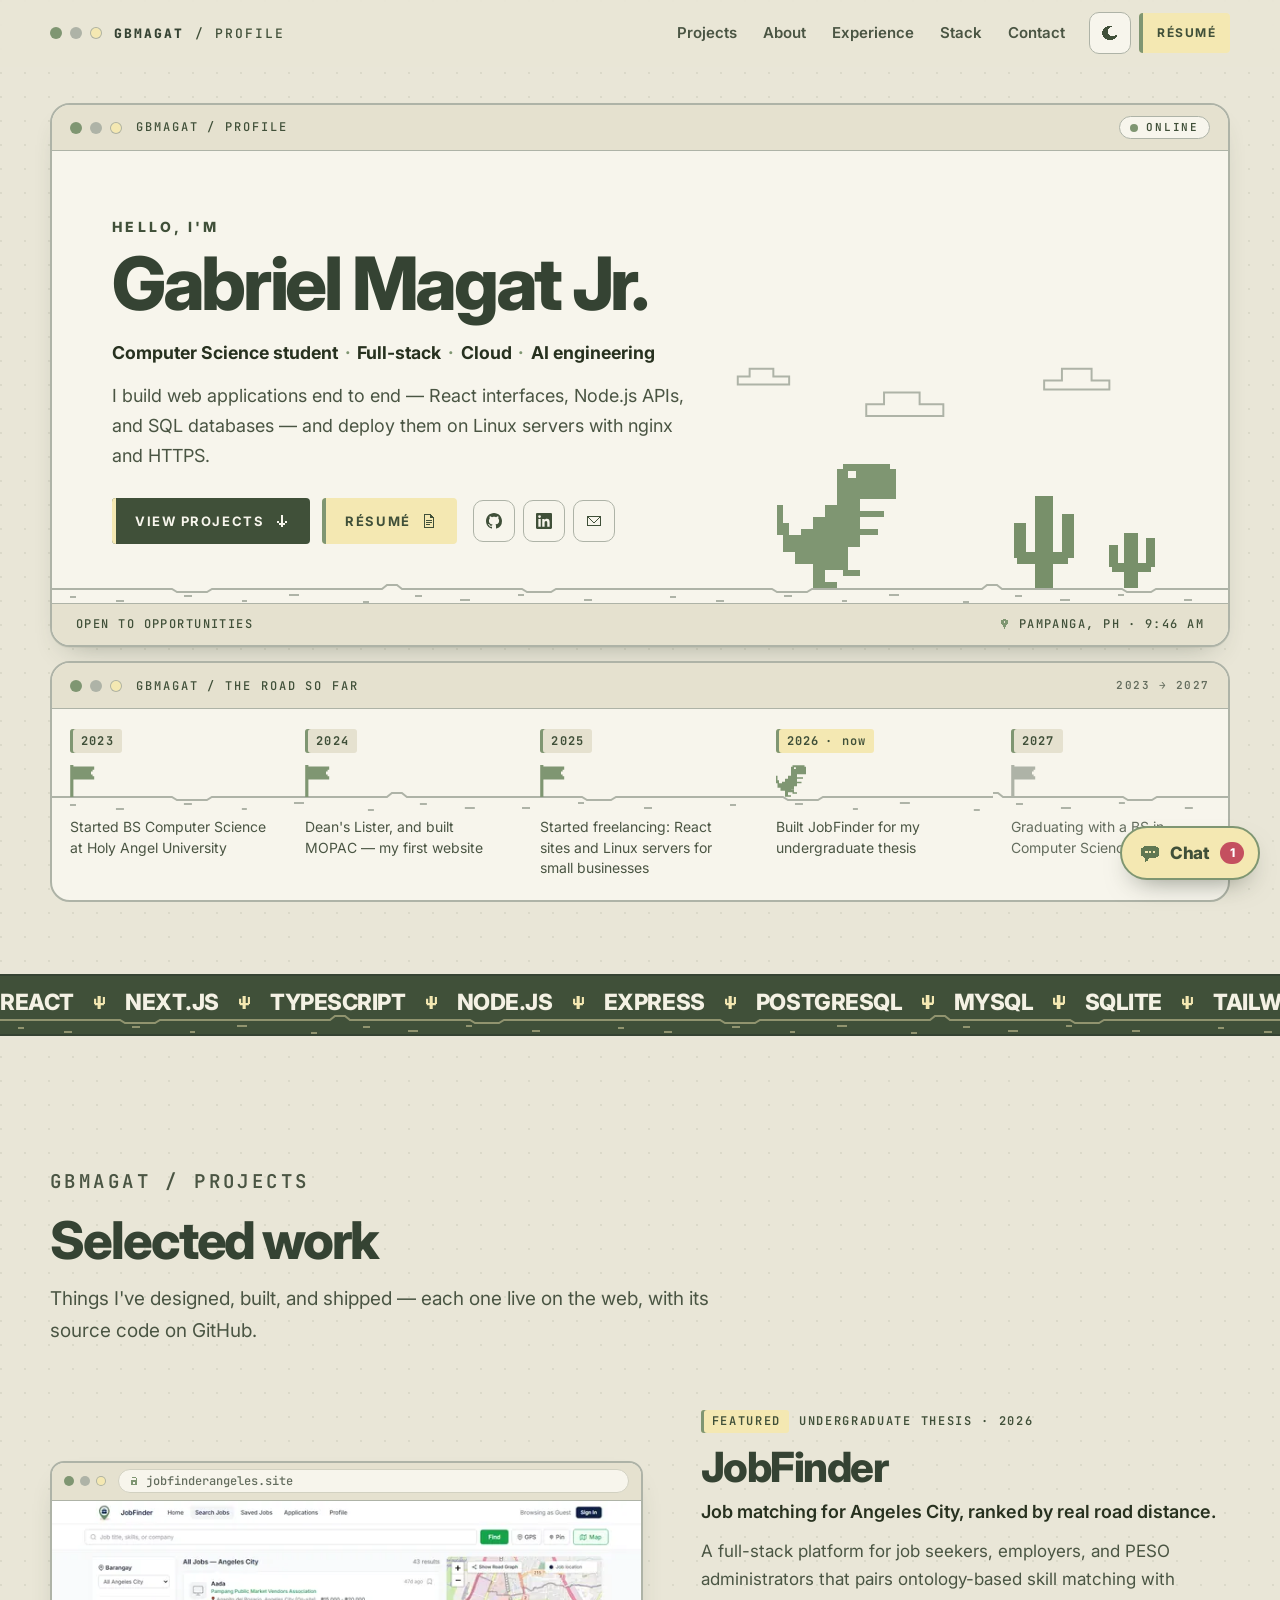
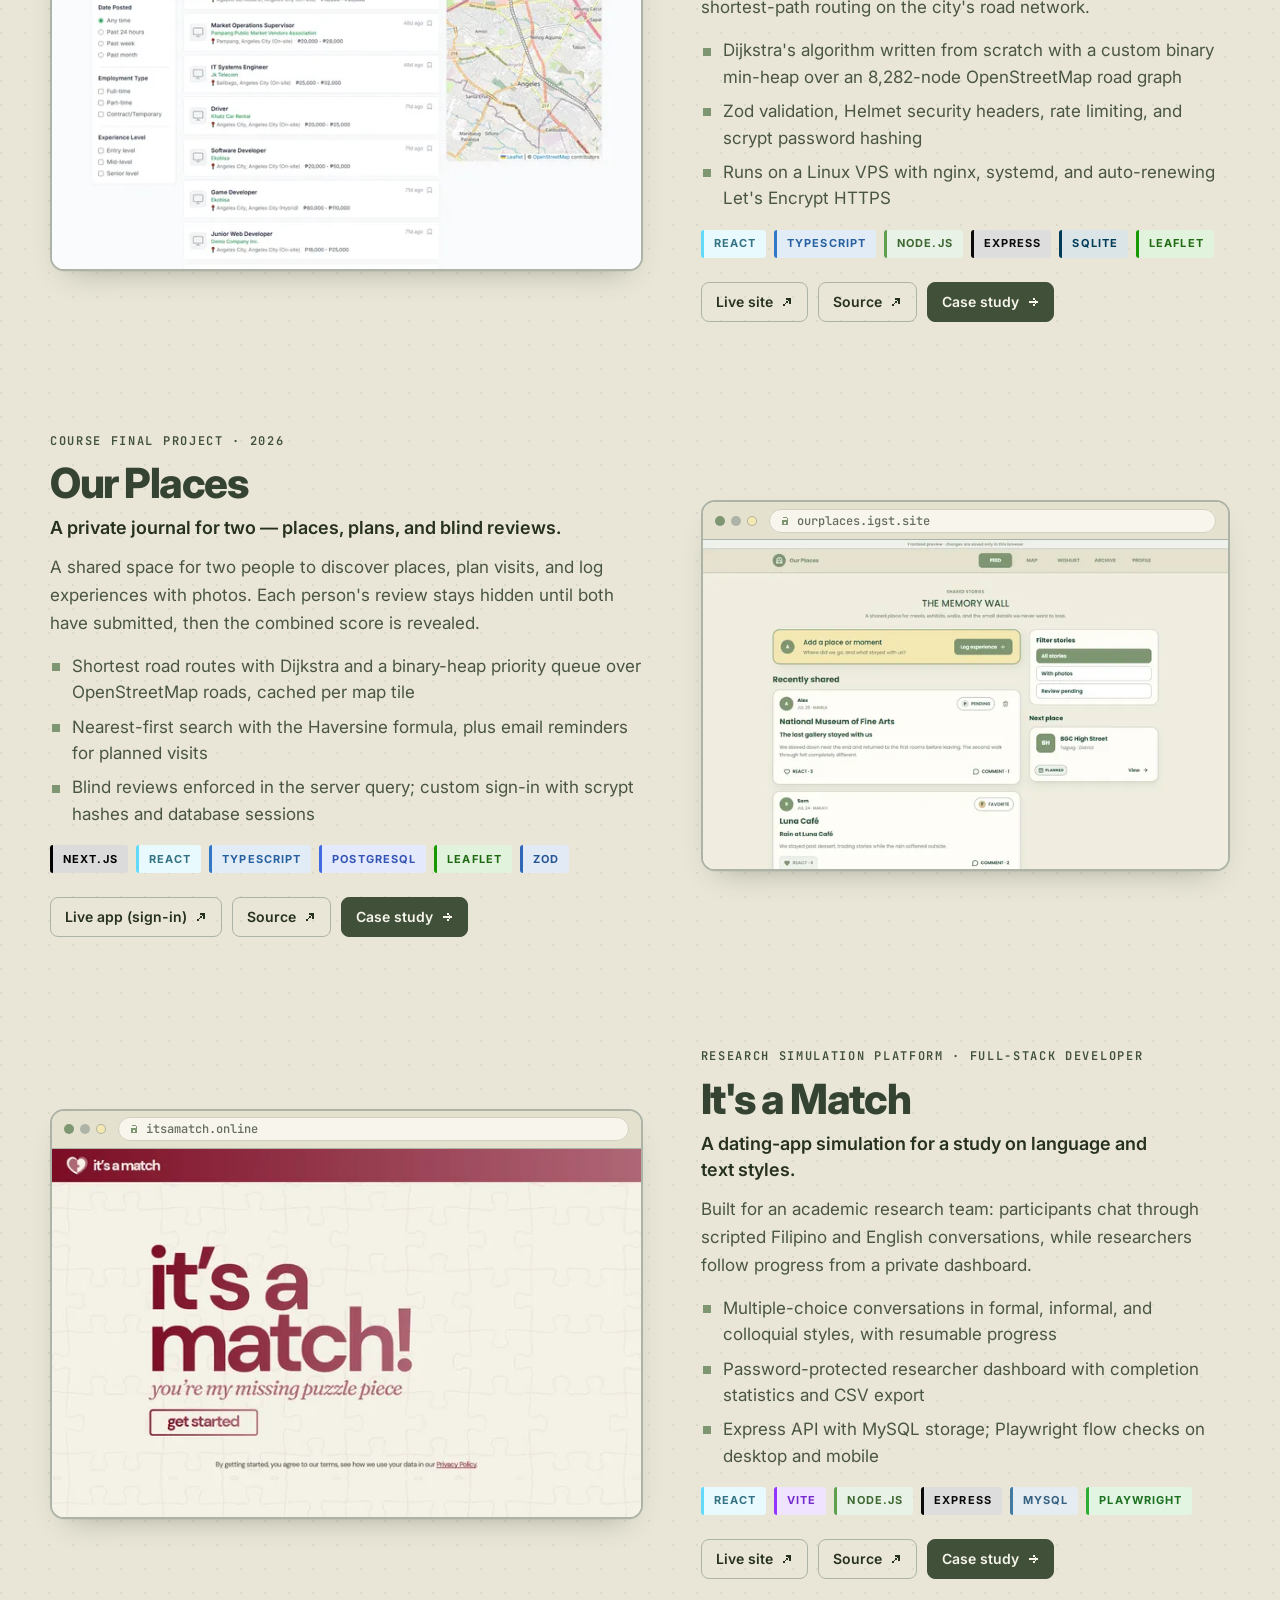
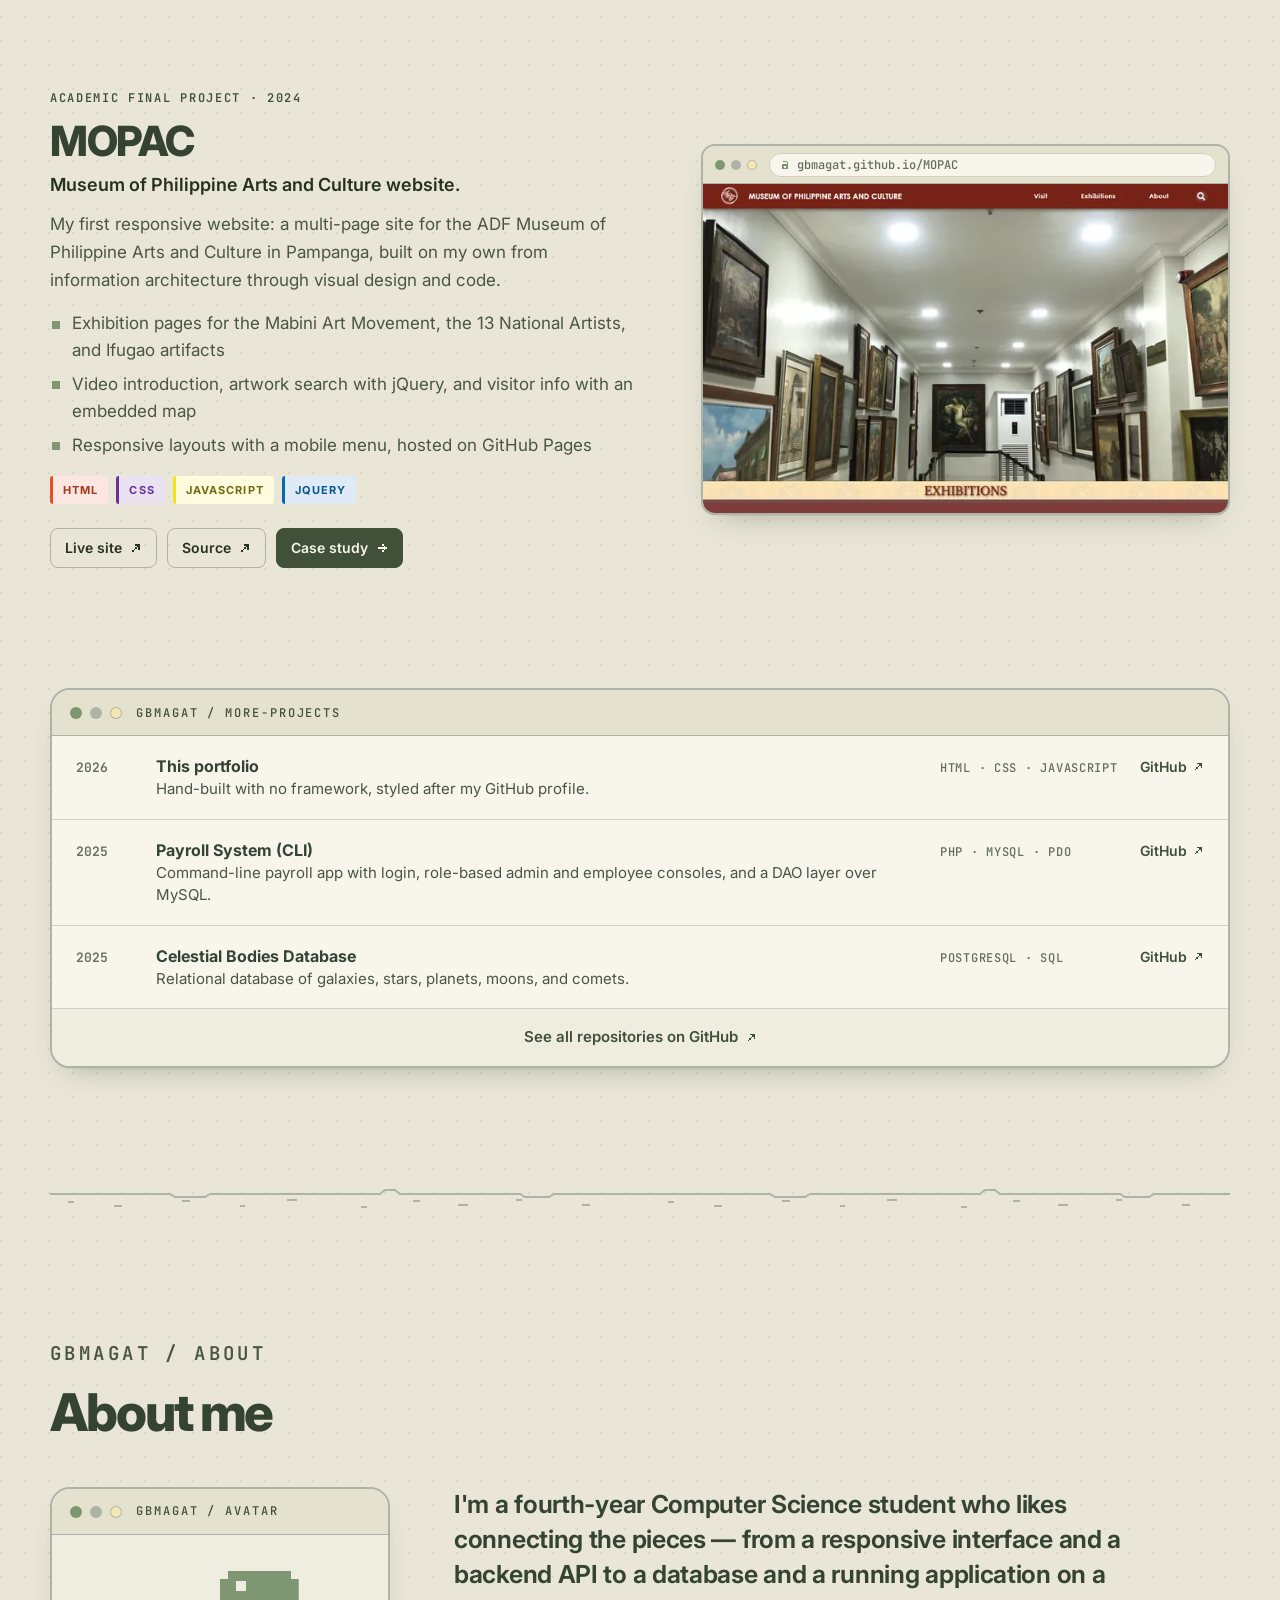
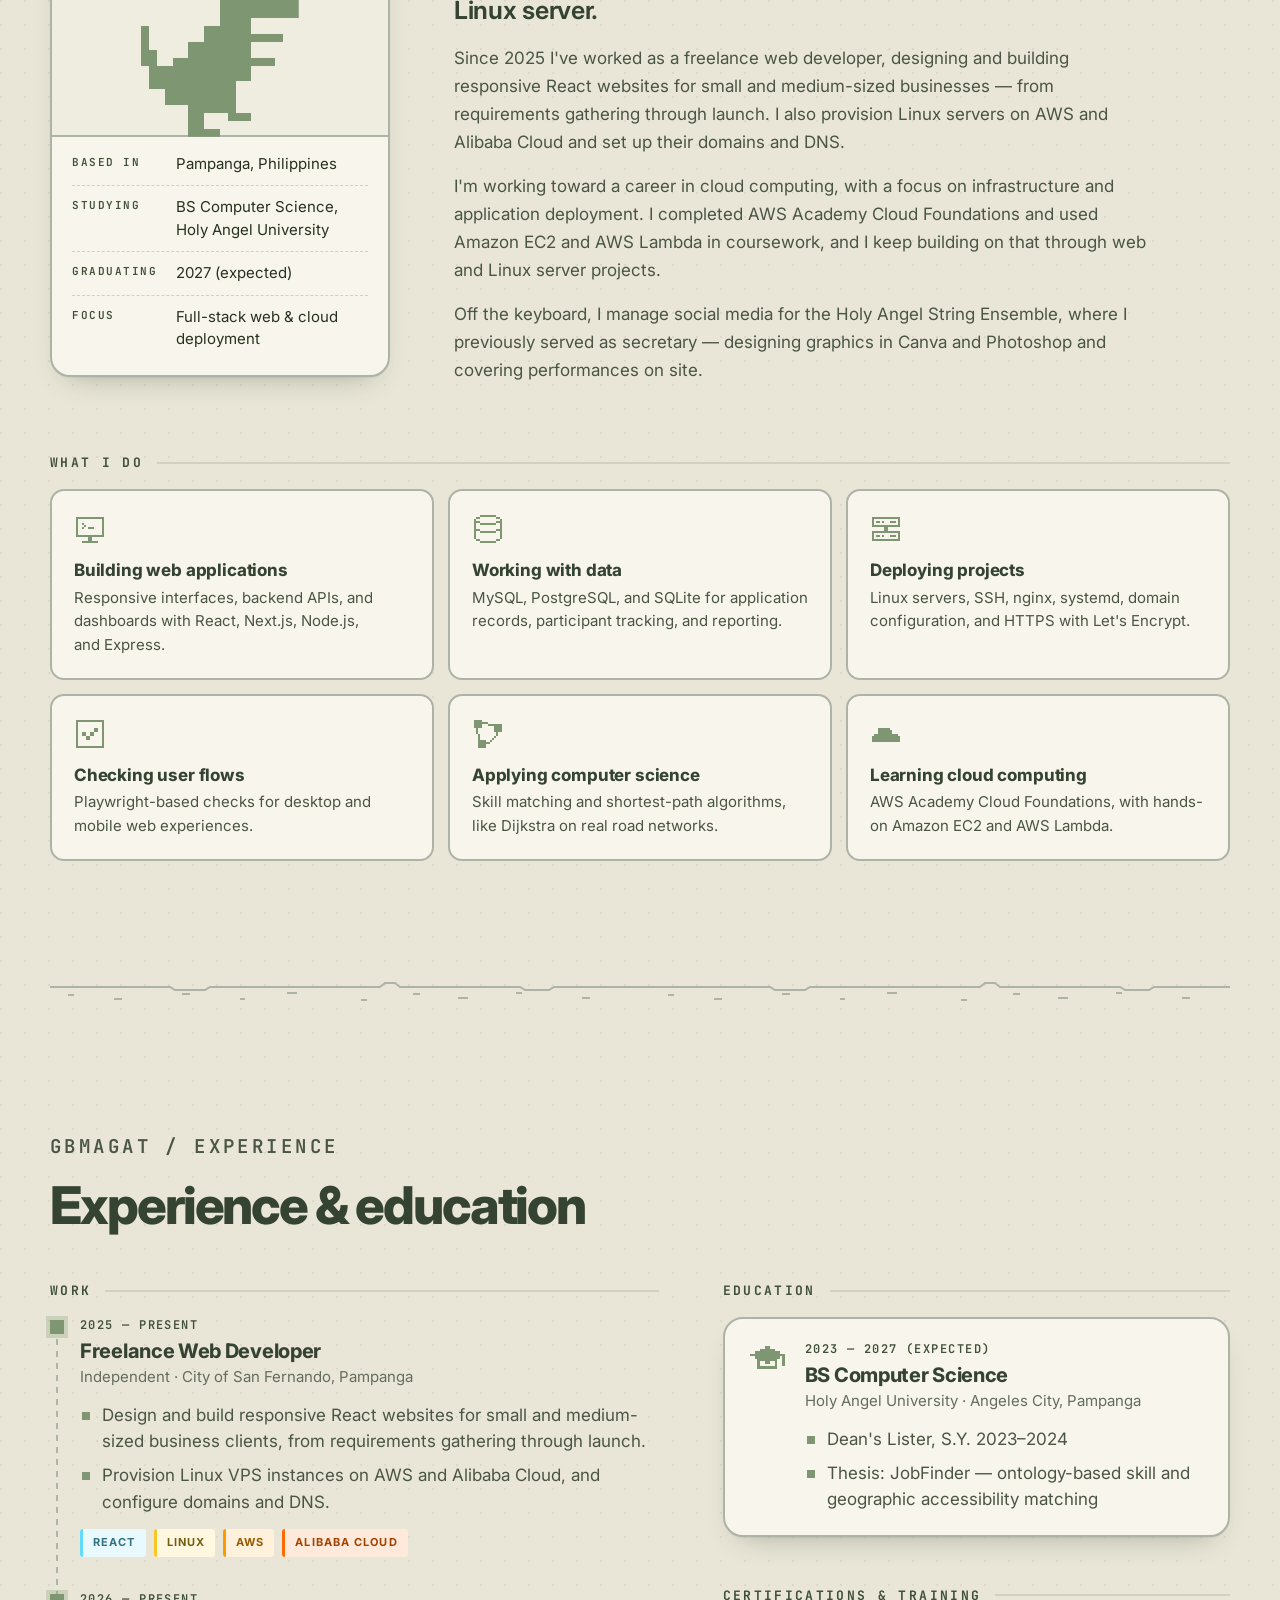
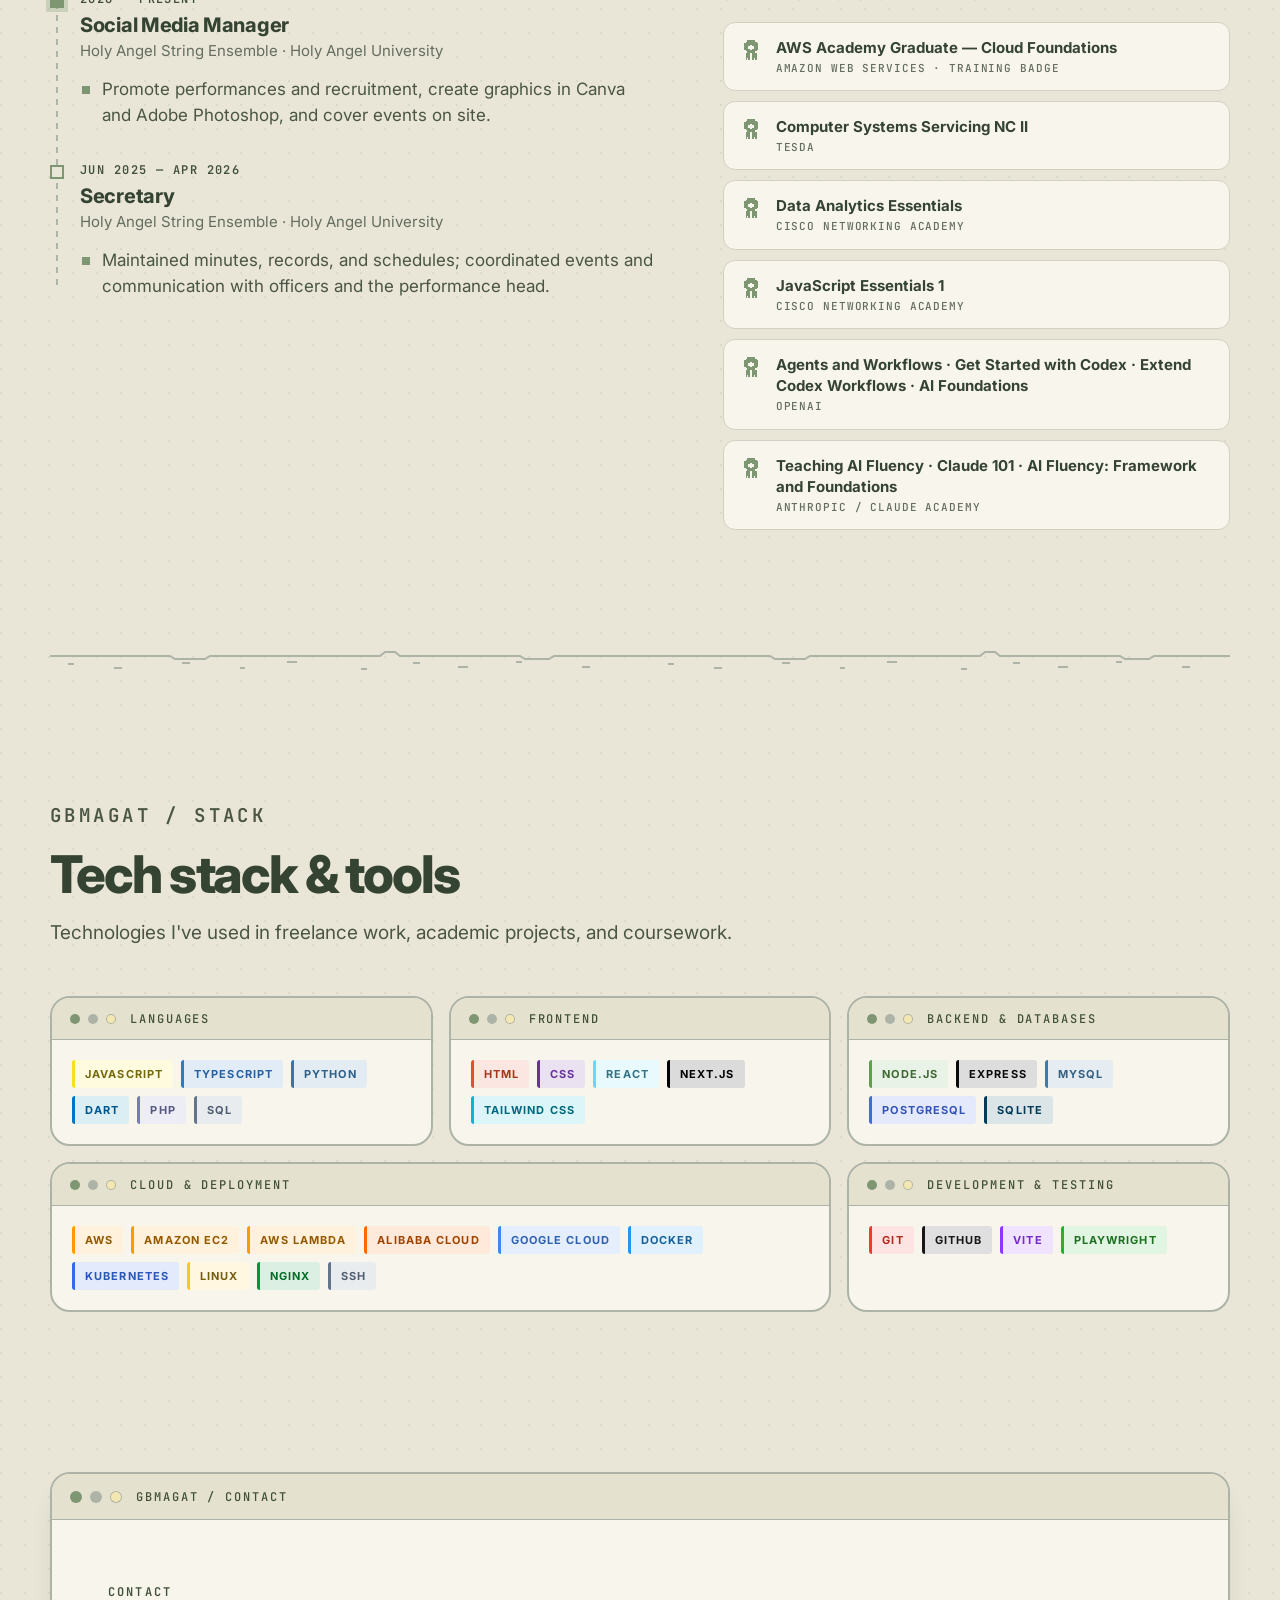
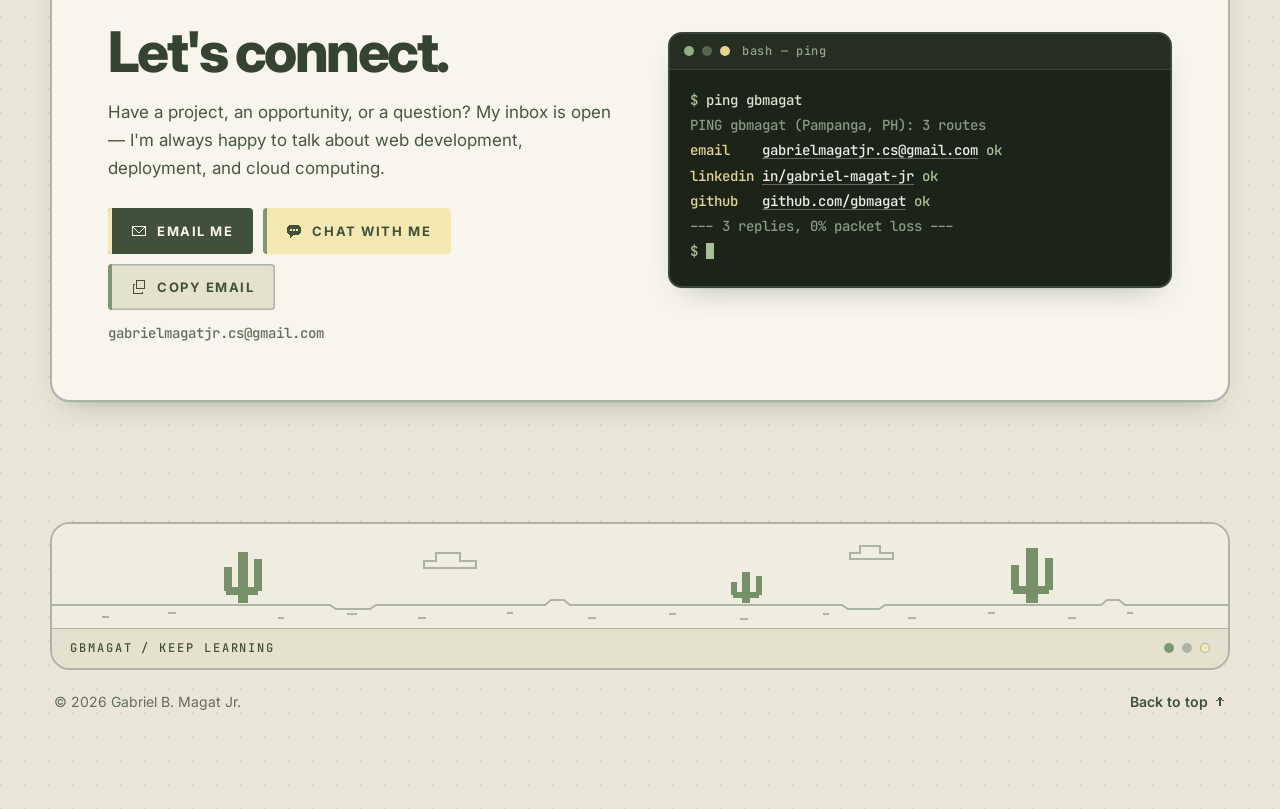
==== index.html @ c102f792 "Polish the hero and fix issues from a site review - Hero tagline on one line, now including AI engin" ====
<!doctype html>
<html lang="en">
<head>
  <meta charset="utf-8">
  <meta name="viewport" content="width=device-width, initial-scale=1, interactive-widget=resizes-content">
  <title>Gabriel Magat Jr. — Full-Stack Developer &amp; CS Student</title>
  <meta name="description" content="Portfolio of Gabriel B. Magat Jr., a Computer Science student at Holy Angel University who builds full-stack web apps with React, Node.js, and SQL, and deploys them on Linux servers.">
  <meta name="author" content="Gabriel B. Magat Jr.">
  <meta name="theme-color" content="#e8e5d5">
  <link rel="canonical" href="https://gbmagat.github.io/PORTFOLIO/">

  <!-- Link previews (LinkedIn, Messenger, X, etc.) -->
  <meta property="og:type" content="website">
  <meta property="og:site_name" content="Gabriel Magat Jr.">
  <meta property="og:title" content="Gabriel Magat Jr. — Full-Stack Developer &amp; CS Student">
  <meta property="og:description" content="Projects, experience, and contact details for Gabriel B. Magat Jr. — full-stack web development and cloud deployment.">
  <meta property="og:url" content="https://gbmagat.github.io/PORTFOLIO/">
  <meta property="og:image" content="https://gbmagat.github.io/PORTFOLIO/assets/img/og-image.png">
  <meta property="og:image:width" content="1200">
  <meta property="og:image:height" content="630">
  <meta property="og:image:alt" content="Gabriel Magat Jr. — a cream browser window with a pixel dinosaur and cacti.">
  <meta name="twitter:card" content="summary_large_image">

  <link rel="icon" href="assets/img/favicon.svg" type="image/svg+xml">
  <link rel="icon" href="assets/img/favicon-32.png" sizes="32x32" type="image/png">
  <link rel="apple-touch-icon" href="assets/img/apple-touch-icon.png">

  <link rel="preconnect" href="https://fonts.googleapis.com">
  <link rel="preconnect" href="https://fonts.gstatic.com" crossorigin>
  <link rel="stylesheet" href="https://fonts.googleapis.com/css2?family=Inter:opsz,wght@14..32,400..800&amp;family=JetBrains+Mono:wght@400..700&amp;display=swap">
  <link rel="stylesheet" href="assets/css/main.css?v=7">

  <!-- Apply the saved (or system) theme before the page paints -->
  <script>
    (function () {
      var t = null;
      try { t = localStorage.getItem('theme'); } catch (e) {}
      if (t !== 'day' && t !== 'night') {
        t = window.matchMedia && matchMedia('(prefers-color-scheme: dark)').matches ? 'night' : 'day';
      }
      document.documentElement.setAttribute('data-theme', t);
      document.documentElement.classList.add('js');
    })();
  </script>
  <script src="assets/js/main.js?v=7" defer></script>

  <script type="application/ld+json">
  {
    "@context": "https://schema.org",
    "@type": "Person",
    "name": "Gabriel B. Magat Jr.",
    "alternateName": "Gabriel Magat Jr.",
    "url": "https://gbmagat.github.io/PORTFOLIO/",
    "email": "mailto:gabrielmagatjr.cs@gmail.com",
    "jobTitle": "Full-Stack Web Developer",
    "description": "Computer Science student building full-stack web applications and deploying them on Linux servers.",
    "address": { "@type": "PostalAddress", "addressRegion": "Pampanga", "addressCountry": "PH" },
    "affiliation": { "@type": "CollegeOrUniversity", "name": "Holy Angel University" },
    "knowsAbout": ["Full-stack web development", "React", "Node.js", "Express", "SQL databases", "Linux server deployment", "Cloud computing"],
    "sameAs": ["https://github.com/gbmagat", "https://www.linkedin.com/in/gabriel-magat-jr/"]
  }
  </script>
</head>
<body>
  <a class="skip-link" href="#main">Skip to content</a>

  <!-- ============ Icon sprite (pixel icons on a 16×16 grid) ============ -->
  <svg class="sprite" xmlns="http://www.w3.org/2000/svg" aria-hidden="true" focusable="false">
    <symbol id="i-sun" viewBox="0 0 16 16"><path d="M6 5h4v1h1v4h-1v1H6v-1H5V6h1Z M7 1h2v2H7Z M7 13h2v2H7Z M1 7h2v2H1Z M13 7h2v2h-2Z M3 3h2v2H3Z M11 3h2v2h-2Z M3 11h2v2H3Z M11 11h2v2h-2Z"/></symbol>
    <symbol id="i-moon" viewBox="0 0 16 16"><path d="M5 1h5v1H5Z M3 2h5v1H3Z M2 3h5v1H2Z M1 4h5v2H1Z M0 6h6v3H0Z M0 9h7v1H0Z M1 10h7v1H1Z M13 10h2v1h-2Z M1 11h14v1H1Z M2 12h12v1H2Z M3 13h10v1H3Z M5 14h6v1H5Z"/></symbol>
    <symbol id="i-menu" viewBox="0 0 16 16"><path d="M2 3h12v2H2Z M2 7h12v2H2Z M2 11h12v2H2Z"/></symbol>
    <symbol id="i-close" viewBox="0 0 16 16"><path d="M3 3h2v2H3Z M5 5h2v2H5Z M7 7h2v2H7Z M9 9h2v2H9Z M11 11h2v2h-2Z M11 3h2v2h-2Z M9 5h2v2H9Z M5 9h2v2H5Z M3 11h2v2H3Z"/></symbol>
    <symbol id="i-arrow-ne" viewBox="0 0 16 16"><path d="M6 3h7v2H6Z M11 5h2v5h-2Z M9 5h2v2H9Z M7 7h2v2H7Z M5 9h2v2H5Z M3 11h2v2H3Z"/></symbol>
    <symbol id="i-arrow-right" viewBox="0 0 16 16"><path d="M2 7h10v2H2Z M8 3h2v2H8Z M10 5h2v2h-2Z M12 7h2v2h-2Z M10 9h2v2h-2Z M8 11h2v2H8Z"/></symbol>
    <symbol id="i-arrow-down" viewBox="0 0 16 16"><path d="M7 2h2v10H7Z M3 8h2v2H3Z M5 10h2v2H5Z M7 12h2v2H7Z M9 10h2v2H9Z M11 8h2v2h-2Z"/></symbol>
    <symbol id="i-arrow-up" viewBox="0 0 16 16"><path d="M7 4h2v10H7Z M3 6h2v2H3Z M5 4h2v2H5Z M7 2h2v2H7Z M9 4h2v2H9Z M11 6h2v2h-2Z"/></symbol>
    <symbol id="i-lock" viewBox="0 0 16 16"><path fill-rule="evenodd" d="M5 2h6v1H5Z M4 3h1v4H4Z M11 3h1v4h-1Z M3 7h10v7H3Z M7 9h2v3H7Z"/></symbol>
    <symbol id="i-copy" viewBox="0 0 16 16"><path fill-rule="evenodd" d="M5 1h9v9H5Z M6 2h7v7H6Z M2 5h2v1H3v8h8v-1h1v2H2Z"/></symbol>
    <symbol id="i-check" viewBox="0 0 16 16"><path d="M2 8h2v2H2Z M4 10h2v2H4Z M6 8h2v2H6Z M8 6h2v2H8Z M10 4h2v2h-2Z M12 2h2v2h-2Z"/></symbol>
    <symbol id="i-file" viewBox="0 0 16 16"><path fill-rule="evenodd" d="M3 1h7v1h1v1h1v1h1v11H3Z M4 2v12h8V5H9V2Z M5 7h6v1H5Z M5 9h6v1H5Z M5 11h4v1H5Z"/></symbol>
    <symbol id="i-pin" viewBox="0 0 16 16"><path fill-rule="evenodd" d="M6 1h4v1h1v1h1v4h-1v2h-1v2H9v2H7v-2H6V9H5V7H4V3h1V2h1Z M7 4h2v2H7Z"/></symbol>
    <symbol id="i-mail" viewBox="0 0 16 16"><path fill-rule="evenodd" d="M1 3h14v10H1Z M2 4h12v8H2Z M2 4h1v1H2Z M3 5h1v1H3Z M4 6h1v1H4Z M5 7h1v1H5Z M6 8h1v1H6Z M7 9h2v1H7Z M9 8h1v1H9Z M10 7h1v1h-1Z M11 6h1v1h-1Z M12 5h1v1h-1Z M13 4h1v1h-1Z"/></symbol>
    <symbol id="i-monitor" viewBox="0 0 16 16"><path fill-rule="evenodd" d="M1 2h14v10H1Z M2 3h12v8H2Z M4 5h1v1H4Z M5 6h1v1H5Z M4 7h1v1H4Z M7 7h3v1H7Z M7 12h2v2H7Z M4 14h8v1H4Z"/></symbol>
    <symbol id="i-database" viewBox="0 0 16 16"><path d="M4 1h8v1H4Z M2 2h2v1H2Z M12 2h2v1h-2Z M1 3h1v10H1Z M14 3h1v10h-1Z M2 4h2v1H2Z M12 4h2v1h-2Z M4 5h8v1H4Z M2 8h2v1H2Z M12 8h2v1h-2Z M4 9h8v1H4Z M2 13h2v1H2Z M12 13h2v1h-2Z M4 14h8v1H4Z"/></symbol>
    <symbol id="i-server" viewBox="0 0 16 16"><path fill-rule="evenodd" d="M1 2h14v5H1Z M2 3h12v3H2Z M3 4h2v1H3Z M6 4h1v1H6Z M10 4h3v1h-3Z M1 9h14v5H1Z M2 10h12v3H2Z M3 11h2v1H3Z M6 11h1v1H6Z M10 11h3v1h-3Z M7 7h2v2H7Z"/></symbol>
    <symbol id="i-checkbox" viewBox="0 0 16 16"><path fill-rule="evenodd" d="M1 1h14v14H1Z M2 2h12v12H2Z M4 7h2v2H4Z M6 9h2v2H6Z M8 7h2v2H8Z M10 5h2v2h-2Z"/></symbol>
    <symbol id="i-graph" viewBox="0 0 16 16"><path d="M1 1h4v4H1Z M11 3h4v4h-4Z M3 11h4v4H3Z M5 2h3v1H5Z M8 3h3v1H8Z M2 5h1v3H2Z M3 8h1v3H3Z M7 12h2v1H7Z M9 11h1v1H9Z M10 10h1v1h-1Z M11 9h1v1h-1Z M12 7h1v2h-1Z"/></symbol>
    <symbol id="i-cloud" viewBox="0 0 16 16"><path d="M4 5h6v1h1v2h3v1h1v3H1V9h1V8h2Z"/></symbol>
    <symbol id="i-music" viewBox="0 0 16 16"><path d="M6 2h8v2H6Z M6 4h1v7H6Z M13 4h1v6h-1Z M3 10h4v3H3Z M10 9h4v3h-4Z"/></symbol>
    <symbol id="i-cap" viewBox="0 0 16 16"><path d="M7 2h2v1H7Z M5 3h6v1H5Z M3 4h10v1H3Z M1 5h14v1H1Z M3 6h10v1H3Z M5 7h6v1H5Z M7 8h2v1H7Z M4 7h1v3h6V7h1v4H4Z M14 5h1v5h-1Z"/></symbol>
    <symbol id="i-award" viewBox="0 0 16 16"><path fill-rule="evenodd" d="M5 1h6v1h1v1h1v5h-1v1h-1v1H5V9H4V8H3V3h1V2h1Z M7 4h2v1h1v2H9v1H7V7H6V5h1Z M4 10h3v5H6v-1H5v1H4Z M9 10h3v5h-1v-1h-1v1H9Z"/></symbol>
    <symbol id="i-chat" viewBox="0 0 16 16"><path fill-rule="evenodd" d="M3 2h10v1h1v1h1v6h-1v1h-1v1H7v1H6v1H5v1H4v-3H3v-1H2v-1H1V4h1V3h1Z M4 6h2v2H4Z M7 6h2v2H7Z M10 6h2v2h-2Z"/></symbol>
    <symbol id="i-github" viewBox="0 0 16 16"><path shape-rendering="geometricPrecision" d="M8 0C3.58 0 0 3.58 0 8c0 3.54 2.29 6.53 5.47 7.59.4.07.55-.17.55-.38 0-.19-.01-.82-.01-1.49-2.01.37-2.53-.49-2.69-.94-.09-.23-.48-.94-.82-1.13-.28-.15-.68-.52-.01-.53.63-.01 1.08.58 1.23.82.72 1.21 1.87.87 2.33.66.07-.52.28-.87.51-1.07-1.78-.2-3.64-.89-3.64-3.95 0-.87.31-1.59.82-2.15-.08-.2-.36-1.02.08-2.12 0 0 .67-.21 2.2.82.64-.18 1.32-.27 2-.27.68 0 1.36.09 2 .27 1.53-1.04 2.2-.82 2.2-.82.44 1.1.16 1.92.08 2.12.51.56.82 1.27.82 2.15 0 3.07-1.87 3.75-3.65 3.95.29.25.54.73.54 1.48 0 1.07-.01 1.93-.01 2.2 0 .21.15.46.55.38A8.01 8.01 0 0 0 16 8c0-4.42-3.58-8-8-8Z"/></symbol>
    <symbol id="i-linkedin" viewBox="0 0 24 24"><path shape-rendering="geometricPrecision" d="M20.45 20.45h-3.55v-5.57c0-1.33-.03-3.04-1.85-3.04-1.85 0-2.14 1.45-2.14 2.94v5.67H9.35V9h3.41v1.56h.05c.48-.9 1.64-1.85 3.37-1.85 3.6 0 4.27 2.37 4.27 5.46v6.28ZM5.34 7.43a2.06 2.06 0 1 1 0-4.13 2.06 2.06 0 0 1 0 4.13ZM7.12 20.45H3.56V9h3.56v11.45ZM22.22 0H1.77C.79 0 0 .77 0 1.73v20.54C0 23.23.79 24 1.77 24h20.45c.98 0 1.78-.77 1.78-1.73V1.73C24 .77 23.2 0 22.22 0Z"/></symbol>
    <!-- Pixel dinosaur from the GitHub profile artwork (80×84 grid) -->
    <symbol id="dino" viewBox="0 0 80 84"><path fill-rule="evenodd" d="M44 0h32v4h4v20H56v8h16v4H56v8h12v4H56v8h-8v8h-8v8H24v-4H12v-8H4V48H0V28h4v12h4v8h8v-4h8v-8h8v-8h8V4h4Z M48 5h5v5h-5Z"/><path d="M24 64h8v16h8v4H24Zm16 0h8v8h8v4H44v-4h-4Z"/></symbol>
  </svg>

  <!-- ============ Header ============ -->
  <header class="site-header">
    <div class="container site-header__inner">
      <a class="brand" href="#profile" aria-label="Gabriel Magat Jr. — back to top">
        <span class="dots" aria-hidden="true"><i></i><i></i><i></i></span>
        <span class="brand__text"><b>gbmagat</b> / <span data-section-label>profile</span></span>
      </a>

      <nav class="nav" id="site-nav" aria-label="Primary">
        <ul>
          <li><a href="#projects">Projects</a></li>
          <li><a href="#about">About</a></li>
          <li><a href="#experience">Experience</a></li>
          <li><a href="#stack">Stack</a></li>
          <li><a href="#contact">Contact</a></li>
          <li class="nav__resume"><a href="resume.html">Résumé</a></li>
        </ul>
      </nav>

      <div class="header-actions">
        <button class="icon-btn theme-toggle" type="button" data-theme-toggle aria-label="Switch to night theme">
          <svg class="icon i-moon" aria-hidden="true"><use href="#i-moon"/></svg>
          <svg class="icon i-sun" aria-hidden="true"><use href="#i-sun"/></svg>
        </button>
        <a class="btn btn--butter btn--sm header-resume" href="resume.html">Résumé</a>
        <button class="icon-btn nav-toggle" type="button" data-nav-toggle aria-expanded="false" aria-controls="site-nav" aria-label="Open menu">
          <svg class="icon i-menu" aria-hidden="true"><use href="#i-menu"/></svg>
          <svg class="icon i-close" aria-hidden="true"><use href="#i-close"/></svg>
        </button>
      </div>
    </div>
  </header>

  <main id="main">
    <!-- ============ Hero ============ -->
    <section class="hero" id="profile" data-label="profile" aria-labelledby="hero-name">
      <div class="container">
        <div class="window hero__window">
          <div class="window__bar">
            <span class="dots" aria-hidden="true"><i></i><i></i><i></i></span>
            <span class="window__title">gbmagat / profile</span>
            <span class="status-pill"><span class="status-dot" aria-hidden="true"></span>Online</span>
          </div>

          <div class="hero__body">
            <div class="hero__text">
              <p class="hero__hello">Hello, I'm</p>
              <h1 class="hero__name" id="hero-name">Gabriel Magat Jr.</h1>
              <!-- One line: the full version shows when it fits; narrow screens get the short version -->
              <p class="hero__role">
                <span class="hero__role-full">Computer Science student <span class="sep" aria-hidden="true">·</span> Full-stack <span class="sep" aria-hidden="true">·</span> Cloud <span class="sep" aria-hidden="true">·</span> AI engineering</span>
                <span class="hero__role-short" aria-hidden="true">CS student <span class="sep">·</span> Full-stack <span class="sep">·</span> Cloud <span class="sep">·</span> AI</span>
              </p>
              <p class="hero__lead">
                I build web applications end to end — React interfaces, Node.js APIs, and SQL databases — and deploy them on Linux servers with nginx and HTTPS.
              </p>
              <div class="hero__actions">
                <a class="btn btn--primary" href="#projects">View projects <svg class="icon" aria-hidden="true"><use href="#i-arrow-down"/></svg></a>
                <a class="btn btn--butter" href="resume.html">Résumé <svg class="icon" aria-hidden="true"><use href="#i-file"/></svg></a>
                <ul class="socials" aria-label="Profiles">
                  <li><a class="icon-btn" href="https://github.com/gbmagat" target="_blank" rel="noopener" aria-label="GitHub (opens in a new tab)"><svg class="icon" aria-hidden="true"><use href="#i-github"/></svg></a></li>
                  <li><a class="icon-btn" href="https://www.linkedin.com/in/gabriel-magat-jr/" target="_blank" rel="noopener" aria-label="LinkedIn (opens in a new tab)"><svg class="icon" aria-hidden="true"><use href="#i-linkedin"/></svg></a></li>
                  <li><a class="icon-btn" href="mailto:gabrielmagatjr.cs@gmail.com" aria-label="Email gabrielmagatjr.cs@gmail.com"><svg class="icon" aria-hidden="true"><use href="#i-mail"/></svg></a></li>
                </ul>
              </div>
            </div>

            <div class="hero__scene">
              <button class="scene" type="button" data-dino aria-label="Say hi to the dinosaur">
                <svg class="scene__svg" viewBox="0 0 480 250" aria-hidden="true" focusable="false">
                  <g class="scene__night">
                    <use class="scene__moon" href="#i-moon" x="424" y="12" width="30" height="30"/>
                    <g class="scene__stars">
                      <rect x="104" y="18" width="3" height="3"/>
                      <rect x="252" y="16" width="3" height="3"/>
                      <rect x="300" y="78" width="3" height="3"/>
                      <rect x="462" y="86" width="3" height="3"/>
                      <rect x="128" y="96" width="3" height="3"/>
                      <rect x="236" y="118" width="3" height="3"/>
                      <rect x="16" y="78" width="3" height="3"/>
                      <rect x="400" y="120" width="3" height="3"/>
                    </g>
                  </g>
                  <g class="scene__clouds" fill="none" stroke-width="2">
                    <path class="cloud cloud--a" d="M150 64h18v-12h36v12h24v12h-78Z"/>
                    <path class="cloud cloud--b" d="M330 40h18v-12h30v12h18v9h-66Z"/>
                    <path class="cloud cloud--c" d="M20 36h12v-8h24v8h16v8H20Z"/>
                  </g>
                  <g class="scene__cacti" shape-rendering="crispEdges" transform="translate(-75 101.5) scale(1.5)">
                    <path d="M264 37h12v62h-12Zm-14 18h8v20h6v8h-12v-4h-2Zm32-6h8v30h-4v4h-10v-8h6Z"/>
                    <path d="M324 62h9v37h-9Zm-10 8h6v12h4v6h-8v-3h-2Zm25-5h6v20h-3v3h-9v-6h6Z"/>
                  </g>
                  <g class="dino">
                    <g transform="translate(60 124) scale(1.5)" shape-rendering="crispEdges">
                      <path class="dino__body" d="M44 0h32v4h4v20H56v8h16v4H56v8h12v4H56v8h-8v8h-8v8H24v-4H12v-8H4V48H0V28h4v12h4v8h8v-4h8v-8h8v-8h8V4h4Z"/>
                      <rect class="dino__eye" x="48" y="5" width="5" height="5"/>
                      <path class="dino__body" d="M24 64h8v16h8v4H24Zm16 0h8v8h8v4H44v-4h-4Z"/>
                    </g>
                  </g>
                </svg>
                <span class="bubble" data-bubble aria-live="polite"></span>
              </button>
            </div>

            <div class="ground hero__ground" aria-hidden="true"></div>
          </div>

          <div class="hero__status">
            <span>Open to opportunities</span>
            <span class="hero__where"><svg class="icon" aria-hidden="true"><use href="#i-pin"/></svg> Pampanga, PH · <span data-local-time>PHT</span></span>
          </div>
        </div>

        <!-- The road so far: milestones on the desert ground. The dino stands on the current year
             (main.js updates is-past / is-now / is-next from today's date). -->
        <div class="window road">
          <div class="window__bar">
            <span class="dots" aria-hidden="true"><i></i><i></i><i></i></span>
            <h2 class="window__title">gbmagat / the road so far</h2>
            <span class="road__range" aria-hidden="true">2023 → 2027</span>
          </div>
          <ol class="road__stops">
            <li class="road__stop is-past" data-road-year="2023">
              <span class="road__year">2023</span>
              <span class="road__marker" aria-hidden="true"></span>
              <span class="road__text">Started BS Computer Science at Holy Angel University</span>
            </li>
            <li class="road__stop is-past" data-road-year="2024">
              <span class="road__year">2024</span>
              <span class="road__marker" aria-hidden="true"></span>
              <span class="road__text">Dean's Lister, and built MOPAC — my first website</span>
            </li>
            <li class="road__stop is-past" data-road-year="2025">
              <span class="road__year">2025</span>
              <span class="road__marker" aria-hidden="true"></span>
              <span class="road__text">Started freelancing: React sites and Linux servers for small businesses</span>
            </li>
            <li class="road__stop is-now" data-road-year="2026">
              <span class="road__year">2026</span>
              <span class="road__marker" aria-hidden="true"></span>
              <span class="road__text">Built JobFinder for my undergraduate thesis</span>
            </li>
            <li class="road__stop is-next" data-road-year="2027">
              <span class="road__year">2027</span>
              <span class="road__marker" aria-hidden="true"></span>
              <span class="road__text">Graduating with a BS in Computer Science</span>
            </li>
          </ol>
        </div>
      </div>
    </section>

    <!-- ============ Divider band: one scrolling row of skills over the desert ground ============
         Decorative (the Stack section lists the same tools). Edit the words here. -->
    <div class="band" aria-hidden="true">
      <div class="band__row" data-marquee="50">
        <ul class="band__track">
          <li>React</li>
          <li>Next.js</li>
          <li>TypeScript</li>
          <li>Node.js</li>
          <li>Express</li>
          <li>PostgreSQL</li>
          <li>MySQL</li>
          <li>SQLite</li>
          <li>Tailwind CSS</li>
          <li>Playwright</li>
          <li>Linux</li>
          <li>Nginx</li>
          <li>AWS</li>
          <li>Docker</li>
        </ul>
      </div>
    </div>

    <!-- ============ Projects ============ -->
    <section class="section" id="projects" data-label="projects" aria-labelledby="projects-title">
      <div class="container">
        <header class="section-head" data-reveal>
          <p class="eyebrow">gbmagat / projects</p>
          <h2 id="projects-title">Selected work</h2>
          <p>Things I've designed, built, and shipped — each one live on the web, with its source code on GitHub.</p>
        </header>

        <div class="projects">
          <!-- JobFinder -->
          <article class="project project--featured" id="jobfinder" data-reveal>
            <button class="project__media browser" type="button" data-open="case-jobfinder" aria-label="Open the JobFinder case study">
              <span class="browser__bar" aria-hidden="true">
                <span class="dots"><i></i><i></i><i></i></span>
                <span class="browser__url"><svg class="icon" aria-hidden="true"><use href="#i-lock"/></svg>jobfinderangeles.site</span>
              </span>
              <img class="browser__shot" src="assets/img/projects/jobfinder-search-1280.webp" srcset="assets/img/projects/jobfinder-search-640.webp 640w, assets/img/projects/jobfinder-search-1280.webp 1280w" sizes="(min-width: 960px) 620px, 100vw" width="1280" height="800" loading="lazy" decoding="async" alt="JobFinder's search page: job listings in Angeles City beside an OpenStreetMap map.">
            </button>
            <div class="project__body">
              <p class="project__kicker"><span class="tag">Featured</span> Undergraduate thesis · 2026</p>
              <h3 class="project__title">JobFinder</h3>
              <p class="project__subtitle">Job matching for Angeles City, ranked by real road distance.</p>
              <p class="project__desc">A full-stack platform for job seekers, employers, and PESO administrators that pairs ontology-based skill matching with shortest-path routing on the city's road network.</p>
              <ul class="points">
                <li>Dijkstra's algorithm written from scratch with a custom binary min-heap over an 8,282-node OpenStreetMap road graph</li>
                <li>Zod validation, Helmet security headers, rate limiting, and scrypt password hashing</li>
                <li>Runs on a Linux VPS with nginx, systemd, and auto-renewing Let's Encrypt HTTPS</li>
              </ul>
              <ul class="badges" aria-label="Built with">
                <li class="badge b-react">React</li>
                <li class="badge b-typescript">TypeScript</li>
                <li class="badge b-node">Node.js</li>
                <li class="badge b-express">Express</li>
                <li class="badge b-sqlite">SQLite</li>
                <li class="badge b-leaflet">Leaflet</li>
              </ul>
              <div class="project__links">
                <a class="link-btn" href="https://jobfinderangeles.site/" target="_blank" rel="noopener">Live site <svg class="icon" aria-hidden="true"><use href="#i-arrow-ne"/></svg></a>
                <a class="link-btn" href="https://github.com/gbmagat/JOBFINDER-THESIS" target="_blank" rel="noopener">Source <svg class="icon" aria-hidden="true"><use href="#i-arrow-ne"/></svg></a>
                <button class="link-btn link-btn--strong" type="button" data-open="case-jobfinder">Case study <svg class="icon" aria-hidden="true"><use href="#i-arrow-right"/></svg></button>
              </div>
            </div>
          </article>

          <!-- Our Places -->
          <article class="project" id="our-places" data-reveal>
            <button class="project__media browser" type="button" data-open="case-ourplaces" aria-label="Open the Our Places case study">
              <span class="browser__bar" aria-hidden="true">
                <span class="dots"><i></i><i></i><i></i></span>
                <span class="browser__url"><svg class="icon" aria-hidden="true"><use href="#i-lock"/></svg>ourplaces.igst.site</span>
              </span>
              <img class="browser__shot" src="assets/img/projects/ourplaces-feed-1280.webp" srcset="assets/img/projects/ourplaces-feed-640.webp 640w, assets/img/projects/ourplaces-feed-1280.webp 1280w" sizes="(min-width: 960px) 620px, 100vw" width="1280" height="800" loading="lazy" decoding="async" alt="Our Places feed page with shared stories, filters, and the next planned place.">
            </button>
            <div class="project__body">
              <p class="project__kicker">Course final project · 2026</p>
              <h3 class="project__title">Our Places</h3>
              <p class="project__subtitle">A private journal for two — places, plans, and blind reviews.</p>
              <p class="project__desc">A shared space for two people to discover places, plan visits, and log experiences with photos. Each person's review stays hidden until both have submitted, then the combined score is revealed.</p>
              <ul class="points">
                <li>Shortest road routes with Dijkstra and a binary-heap priority queue over OpenStreetMap roads, cached per map tile</li>
                <li>Nearest-first search with the Haversine formula, plus email reminders for planned visits</li>
                <li>Blind reviews enforced in the server query; custom sign-in with scrypt hashes and database sessions</li>
              </ul>
              <ul class="badges" aria-label="Built with">
                <li class="badge b-nextjs">Next.js</li>
                <li class="badge b-react">React</li>
                <li class="badge b-typescript">TypeScript</li>
                <li class="badge b-postgresql">PostgreSQL</li>
                <li class="badge b-leaflet">Leaflet</li>
                <li class="badge b-zod">Zod</li>
              </ul>
              <div class="project__links">
                <a class="link-btn" href="https://ourplaces.igst.site/" target="_blank" rel="noopener">Live app (sign-in) <svg class="icon" aria-hidden="true"><use href="#i-arrow-ne"/></svg></a>
                <a class="link-btn" href="https://github.com/gbmagat/HAU-6APSI-FINAL-PROEJCT_MAGAT" target="_blank" rel="noopener">Source <svg class="icon" aria-hidden="true"><use href="#i-arrow-ne"/></svg></a>
                <button class="link-btn link-btn--strong" type="button" data-open="case-ourplaces">Case study <svg class="icon" aria-hidden="true"><use href="#i-arrow-right"/></svg></button>
              </div>
            </div>
          </article>

          <!-- It's a Match -->
          <article class="project" id="its-a-match" data-reveal>
            <button class="project__media browser" type="button" data-open="case-itsamatch" aria-label="Open the It's a Match case study">
              <span class="browser__bar" aria-hidden="true">
                <span class="dots"><i></i><i></i><i></i></span>
                <span class="browser__url"><svg class="icon" aria-hidden="true"><use href="#i-lock"/></svg>itsamatch.online</span>
              </span>
              <img class="browser__shot" src="assets/img/projects/itsamatch-home-1280.webp" srcset="assets/img/projects/itsamatch-home-640.webp 640w, assets/img/projects/itsamatch-home-1280.webp 1280w" sizes="(min-width: 960px) 620px, 100vw" width="1280" height="800" loading="lazy" decoding="async" alt="It's a Match landing page with the headline “it's a match! you're my missing puzzle piece”.">
            </button>
            <div class="project__body">
              <p class="project__kicker">Research simulation platform · Full-stack developer</p>
              <h3 class="project__title">It's a Match</h3>
              <p class="project__subtitle">A dating-app simulation for a study on language and text styles.</p>
              <p class="project__desc">Built for an academic research team: participants chat through scripted Filipino and English conversations, while researchers follow progress from a private dashboard.</p>
              <ul class="points">
                <li>Multiple-choice conversations in formal, informal, and colloquial styles, with resumable progress</li>
                <li>Password-protected researcher dashboard with completion statistics and CSV export</li>
                <li>Express API with MySQL storage; Playwright flow checks on desktop and mobile</li>
              </ul>
              <ul class="badges" aria-label="Built with">
                <li class="badge b-react">React</li>
                <li class="badge b-vite">Vite</li>
                <li class="badge b-node">Node.js</li>
                <li class="badge b-express">Express</li>
                <li class="badge b-mysql">MySQL</li>
                <li class="badge b-playwright">Playwright</li>
              </ul>
              <div class="project__links">
                <a class="link-btn" href="https://itsamatch.online/" target="_blank" rel="noopener">Live site <svg class="icon" aria-hidden="true"><use href="#i-arrow-ne"/></svg></a>
                <a class="link-btn" href="https://github.com/gbmagat/it-s-a-match" target="_blank" rel="noopener">Source <svg class="icon" aria-hidden="true"><use href="#i-arrow-ne"/></svg></a>
                <button class="link-btn link-btn--strong" type="button" data-open="case-itsamatch">Case study <svg class="icon" aria-hidden="true"><use href="#i-arrow-right"/></svg></button>
              </div>
            </div>
          </article>

          <!-- MOPAC -->
          <article class="project" id="mopac" data-reveal>
            <button class="project__media browser" type="button" data-open="case-mopac" aria-label="Open the MOPAC case study">
              <span class="browser__bar" aria-hidden="true">
                <span class="dots"><i></i><i></i><i></i></span>
                <span class="browser__url"><svg class="icon" aria-hidden="true"><use href="#i-lock"/></svg>gbmagat.github.io/MOPAC</span>
              </span>
              <img class="browser__shot" src="assets/img/projects/mopac-exhibitions-1280.webp" srcset="assets/img/projects/mopac-exhibitions-640.webp 640w, assets/img/projects/mopac-exhibitions-1280.webp 1280w" sizes="(min-width: 960px) 620px, 100vw" width="1280" height="800" loading="lazy" decoding="async" alt="MOPAC Exhibitions page showing a gallery hallway lined with framed paintings.">
            </button>
            <div class="project__body">
              <p class="project__kicker">Academic final project · 2024</p>
              <h3 class="project__title">MOPAC</h3>
              <p class="project__subtitle">Museum of Philippine Arts and Culture website.</p>
              <p class="project__desc">My first responsive website: a multi-page site for the ADF Museum of Philippine Arts and Culture in Pampanga, built on my own from information architecture through visual design and code.</p>
              <ul class="points">
                <li>Exhibition pages for the Mabini Art Movement, the 13 National Artists, and Ifugao artifacts</li>
                <li>Video introduction, artwork search with jQuery, and visitor info with an embedded map</li>
                <li>Responsive layouts with a mobile menu, hosted on GitHub Pages</li>
              </ul>
              <ul class="badges" aria-label="Built with">
                <li class="badge b-html">HTML</li>
                <li class="badge b-css">CSS</li>
                <li class="badge b-javascript">JavaScript</li>
                <li class="badge b-jquery">jQuery</li>
              </ul>
              <div class="project__links">
                <a class="link-btn" href="https://gbmagat.github.io/MOPAC/" target="_blank" rel="noopener">Live site <svg class="icon" aria-hidden="true"><use href="#i-arrow-ne"/></svg></a>
                <a class="link-btn" href="https://github.com/gbmagat/MOPAC" target="_blank" rel="noopener">Source <svg class="icon" aria-hidden="true"><use href="#i-arrow-ne"/></svg></a>
                <button class="link-btn link-btn--strong" type="button" data-open="case-mopac">Case study <svg class="icon" aria-hidden="true"><use href="#i-arrow-right"/></svg></button>
              </div>
            </div>
          </article>
        </div>

        <!-- Smaller projects -->
        <div class="window archive" data-reveal>
          <div class="window__bar">
            <span class="dots" aria-hidden="true"><i></i><i></i><i></i></span>
            <h3 class="window__title">gbmagat / more-projects</h3>
          </div>
          <ul class="archive__list">
            <li class="archive__row">
              <span class="archive__year">2026</span>
              <span class="archive__name"><b>This portfolio</b> Hand-built with no framework, styled after my GitHub profile.</span>
              <span class="archive__stack">HTML · CSS · JavaScript</span>
              <a class="archive__link" href="https://github.com/gbmagat/PORTFOLIO" target="_blank" rel="noopener" aria-label="This portfolio on GitHub (opens in a new tab)">GitHub <svg class="icon" aria-hidden="true"><use href="#i-arrow-ne"/></svg></a>
            </li>
            <li class="archive__row">
              <span class="archive__year">2025</span>
              <span class="archive__name"><b>Payroll System (CLI)</b> Command-line payroll app with login, role-based admin and employee consoles, and a DAO layer over MySQL.</span>
              <span class="archive__stack">PHP · MySQL · PDO</span>
              <a class="archive__link" href="https://github.com/gbmagat/DIPROLANG" target="_blank" rel="noopener" aria-label="Payroll System on GitHub (opens in a new tab)">GitHub <svg class="icon" aria-hidden="true"><use href="#i-arrow-ne"/></svg></a>
            </li>
            <li class="archive__row">
              <span class="archive__year">2025</span>
              <span class="archive__name"><b>Celestial Bodies Database</b> Relational database of galaxies, stars, planets, moons, and comets.</span>
              <span class="archive__stack">PostgreSQL · SQL</span>
              <a class="archive__link" href="https://github.com/gbmagat/universe.sql" target="_blank" rel="noopener" aria-label="Celestial Bodies Database on GitHub (opens in a new tab)">GitHub <svg class="icon" aria-hidden="true"><use href="#i-arrow-ne"/></svg></a>
            </li>
          </ul>
          <a class="archive__more" href="https://github.com/gbmagat?tab=repositories" target="_blank" rel="noopener">See all repositories on GitHub <svg class="icon" aria-hidden="true"><use href="#i-arrow-ne"/></svg></a>
        </div>
      </div>
    </section>

    <div class="container"><div class="ground" aria-hidden="true"></div></div>

    <!-- ============ About ============ -->
    <section class="section" id="about" data-label="about" aria-labelledby="about-title">
      <div class="container">
        <header class="section-head" data-reveal>
          <p class="eyebrow">gbmagat / about</p>
          <h2 id="about-title">About me</h2>
        </header>

        <div class="about">
          <aside class="window about__card" data-reveal>
            <div class="window__bar">
              <span class="dots" aria-hidden="true"><i></i><i></i><i></i></span>
              <span class="window__title">gbmagat / avatar</span>
            </div>
            <!-- To use a photo instead: replace the <svg> below with
                 <img src="assets/img/gabriel.webp" alt="Gabriel Magat Jr." width="600" height="600"> -->
            <figure class="about__avatar">
              <svg viewBox="0 0 80 84" role="img" aria-label="Pixel dinosaur avatar"><use href="#dino"/></svg>
            </figure>
            <dl class="facts">
              <div><dt>Based in</dt><dd>Pampanga, Philippines</dd></div>
              <div><dt>Studying</dt><dd>BS Computer Science, Holy Angel University</dd></div>
              <div><dt>Graduating</dt><dd>2027 (expected)</dd></div>
              <div><dt>Focus</dt><dd>Full-stack web &amp; cloud deployment</dd></div>
            </dl>
          </aside>

          <div class="about__text" data-reveal>
            <p class="about__intro">I'm a fourth-year Computer Science student who likes connecting the pieces — from a responsive interface and a backend API to a database and a running application on a Linux server.</p>
            <p>Since 2025 I've worked as a freelance web developer, designing and building responsive React websites for small and medium-sized businesses — from requirements gathering through launch. I also provision Linux servers on AWS and Alibaba Cloud and set up their domains and DNS.</p>
            <p>I'm working toward a career in cloud computing, with a focus on infrastructure and application deployment. I completed AWS Academy Cloud Foundations and used Amazon EC2 and AWS Lambda in coursework, and I keep building on that through web and Linux server projects.</p>
            <p>Off the keyboard, I manage social media for the Holy Angel String Ensemble, where I previously served as secretary — designing graphics in Canva and Photoshop and covering performances on site.</p>
          </div>
        </div>

        <h3 class="subhead" data-reveal>What I do</h3>
        <ul class="caps">
          <li class="cap" data-reveal>
            <svg class="cap__icon" aria-hidden="true"><use href="#i-monitor"/></svg>
            <h4>Building web applications</h4>
            <p>Responsive interfaces, backend APIs, and dashboards with React, Next.js, Node.js, and Express.</p>
          </li>
          <li class="cap" data-reveal>
            <svg class="cap__icon" aria-hidden="true"><use href="#i-database"/></svg>
            <h4>Working with data</h4>
            <p>MySQL, PostgreSQL, and SQLite for application records, participant tracking, and reporting.</p>
          </li>
          <li class="cap" data-reveal>
            <svg class="cap__icon" aria-hidden="true"><use href="#i-server"/></svg>
            <h4>Deploying projects</h4>
            <p>Linux servers, SSH, nginx, systemd, domain configuration, and HTTPS with Let's Encrypt.</p>
          </li>
          <li class="cap" data-reveal>
            <svg class="cap__icon" aria-hidden="true"><use href="#i-checkbox"/></svg>
            <h4>Checking user flows</h4>
            <p>Playwright-based checks for desktop and mobile web experiences.</p>
          </li>
          <li class="cap" data-reveal>
            <svg class="cap__icon" aria-hidden="true"><use href="#i-graph"/></svg>
            <h4>Applying computer science</h4>
            <p>Skill matching and shortest-path algorithms, like Dijkstra on real road networks.</p>
          </li>
          <li class="cap" data-reveal>
            <svg class="cap__icon" aria-hidden="true"><use href="#i-cloud"/></svg>
            <h4>Learning cloud computing</h4>
            <p>AWS Academy Cloud Foundations, with hands-on Amazon EC2 and AWS Lambda.</p>
          </li>
        </ul>
      </div>
    </section>

    <div class="container"><div class="ground" aria-hidden="true"></div></div>

    <!-- ============ Experience ============ -->
    <section class="section" id="experience" data-label="experience" aria-labelledby="experience-title">
      <div class="container">
        <header class="section-head" data-reveal>
          <p class="eyebrow">gbmagat / experience</p>
          <h2 id="experience-title">Experience &amp; education</h2>
        </header>

        <div class="xp">
          <div class="xp__work">
            <h3 class="subhead" data-reveal>Work</h3>
            <ol class="timeline">
              <li class="timeline__item is-current" data-reveal>
                <p class="timeline__date">2025 — Present</p>
                <h4 class="timeline__role">Freelance Web Developer</h4>
                <p class="timeline__org">Independent · City of San Fernando, Pampanga</p>
                <ul class="points">
                  <li>Design and build responsive React websites for small and medium-sized business clients, from requirements gathering through launch.</li>
                  <li>Provision Linux VPS instances on AWS and Alibaba Cloud, and configure domains and DNS.</li>
                </ul>
                <ul class="badges" aria-label="Tools">
                  <li class="badge b-react">React</li>
                  <li class="badge b-linux">Linux</li>
                  <li class="badge b-aws">AWS</li>
                  <li class="badge b-alibaba">Alibaba Cloud</li>
                </ul>
              </li>
              <li class="timeline__item is-current" data-reveal>
                <p class="timeline__date">2026 — Present</p>
                <h4 class="timeline__role">Social Media Manager</h4>
                <p class="timeline__org">Holy Angel String Ensemble · Holy Angel University</p>
                <ul class="points">
                  <li>Promote performances and recruitment, create graphics in Canva and Adobe Photoshop, and cover events on site.</li>
                </ul>
              </li>
              <li class="timeline__item" data-reveal>
                <p class="timeline__date">Jun 2025 — Apr 2026</p>
                <h4 class="timeline__role">Secretary</h4>
                <p class="timeline__org">Holy Angel String Ensemble · Holy Angel University</p>
                <ul class="points">
                  <li>Maintained minutes, records, and schedules; coordinated events and communication with officers and the performance head.</li>
                </ul>
              </li>
            </ol>
          </div>

          <div class="xp__side">
            <h3 class="subhead" data-reveal>Education</h3>
            <article class="window edu" data-reveal>
              <div class="edu__body">
                <svg class="edu__icon" aria-hidden="true"><use href="#i-cap"/></svg>
                <div>
                  <p class="timeline__date">2023 — 2027 (expected)</p>
                  <h4 class="timeline__role">BS Computer Science</h4>
                  <p class="timeline__org">Holy Angel University · Angeles City, Pampanga</p>
                  <ul class="points">
                    <li>Dean's Lister, S.Y. 2023–2024</li>
                    <li>Thesis: JobFinder — ontology-based skill and geographic accessibility matching</li>
                  </ul>
                </div>
              </div>
            </article>

            <h3 class="subhead" data-reveal>Certifications &amp; training</h3>
            <ul class="certs">
              <li class="cert" data-reveal>
                <svg class="cert__icon" aria-hidden="true"><use href="#i-award"/></svg>
                <div><b>AWS Academy Graduate — Cloud Foundations</b><span>Amazon Web Services · Training badge</span></div>
              </li>
              <li class="cert" data-reveal>
                <svg class="cert__icon" aria-hidden="true"><use href="#i-award"/></svg>
                <div><b>Computer Systems Servicing NC II</b><span>TESDA</span></div>
              </li>
              <li class="cert" data-reveal>
                <svg class="cert__icon" aria-hidden="true"><use href="#i-award"/></svg>
                <div><b>Data Analytics Essentials</b><span>Cisco Networking Academy</span></div>
              </li>
              <li class="cert" data-reveal>
                <svg class="cert__icon" aria-hidden="true"><use href="#i-award"/></svg>
                <div><b>JavaScript Essentials 1</b><span>Cisco Networking Academy</span></div>
              </li>
              <li class="cert" data-reveal>
                <svg class="cert__icon" aria-hidden="true"><use href="#i-award"/></svg>
                <div><b>Agents and Workflows · Get Started with Codex · Extend Codex Workflows · AI Foundations</b><span>OpenAI</span></div>
              </li>
              <li class="cert" data-reveal>
                <svg class="cert__icon" aria-hidden="true"><use href="#i-award"/></svg>
                <div><b>Teaching AI Fluency · Claude 101 · AI Fluency: Framework and Foundations</b><span>Anthropic / Claude Academy</span></div>
              </li>
            </ul>
          </div>
        </div>
      </div>
    </section>

    <div class="container"><div class="ground" aria-hidden="true"></div></div>

    <!-- ============ Stack ============ -->
    <section class="section" id="stack" data-label="stack" aria-labelledby="stack-title">
      <div class="container">
        <header class="section-head" data-reveal>
          <p class="eyebrow">gbmagat / stack</p>
          <h2 id="stack-title">Tech stack &amp; tools</h2>
          <p>Technologies I've used in freelance work, academic projects, and coursework.</p>
        </header>

        <div class="stack">
          <div class="window stack__group" data-reveal>
            <div class="window__bar"><span class="dots" aria-hidden="true"><i></i><i></i><i></i></span><h3 class="window__title">Languages</h3></div>
            <ul class="badges">
              <li class="badge b-javascript">JavaScript</li>
              <li class="badge b-typescript">TypeScript</li>
              <li class="badge b-python">Python</li>
              <li class="badge b-dart">Dart</li>
              <li class="badge b-php">PHP</li>
              <li class="badge b-sql">SQL</li>
            </ul>
          </div>
          <div class="window stack__group" data-reveal>
            <div class="window__bar"><span class="dots" aria-hidden="true"><i></i><i></i><i></i></span><h3 class="window__title">Frontend</h3></div>
            <ul class="badges">
              <li class="badge b-html">HTML</li>
              <li class="badge b-css">CSS</li>
              <li class="badge b-react">React</li>
              <li class="badge b-nextjs">Next.js</li>
              <li class="badge b-tailwind">Tailwind CSS</li>
            </ul>
          </div>
          <div class="window stack__group" data-reveal>
            <div class="window__bar"><span class="dots" aria-hidden="true"><i></i><i></i><i></i></span><h3 class="window__title">Backend &amp; databases</h3></div>
            <ul class="badges">
              <li class="badge b-node">Node.js</li>
              <li class="badge b-express">Express</li>
              <li class="badge b-mysql">MySQL</li>
              <li class="badge b-postgresql">PostgreSQL</li>
              <li class="badge b-sqlite">SQLite</li>
            </ul>
          </div>
          <div class="window stack__group stack__group--wide" data-reveal>
            <div class="window__bar"><span class="dots" aria-hidden="true"><i></i><i></i><i></i></span><h3 class="window__title">Cloud &amp; deployment</h3></div>
            <ul class="badges">
              <li class="badge b-aws">AWS</li>
              <li class="badge b-ec2">Amazon EC2</li>
              <li class="badge b-lambda">AWS Lambda</li>
              <li class="badge b-alibaba">Alibaba Cloud</li>
              <li class="badge b-gcp">Google Cloud</li>
              <li class="badge b-docker">Docker</li>
              <li class="badge b-k8s">Kubernetes</li>
              <li class="badge b-linux">Linux</li>
              <li class="badge b-nginx">Nginx</li>
              <li class="badge b-ssh">SSH</li>
            </ul>
          </div>
          <div class="window stack__group" data-reveal>
            <div class="window__bar"><span class="dots" aria-hidden="true"><i></i><i></i><i></i></span><h3 class="window__title">Development &amp; testing</h3></div>
            <ul class="badges">
              <li class="badge b-git">Git</li>
              <li class="badge b-github">GitHub</li>
              <li class="badge b-vite">Vite</li>
              <li class="badge b-playwright">Playwright</li>
            </ul>
          </div>
        </div>
      </div>
    </section>

    <!-- ============ Contact ============ -->
    <section class="section section--contact" id="contact" data-label="contact" aria-labelledby="contact-title">
      <div class="container">
        <div class="window contact" data-reveal>
          <div class="window__bar">
            <span class="dots" aria-hidden="true"><i></i><i></i><i></i></span>
            <span class="window__title">gbmagat / contact</span>
          </div>
          <div class="contact__body">
            <div class="contact__text">
              <p class="eyebrow">Contact</p>
              <h2 id="contact-title">Let's connect.</h2>
              <p>Have a project, an opportunity, or a question? My inbox is open — I'm always happy to talk about web development, deployment, and cloud computing.</p>
              <div class="contact__actions">
                <a class="btn btn--primary" href="mailto:gabrielmagatjr.cs@gmail.com"><svg class="icon" aria-hidden="true"><use href="#i-mail"/></svg> Email me</a>
                <button class="btn btn--butter" type="button" data-chat-open><svg class="icon" aria-hidden="true"><use href="#i-chat"/></svg> Chat with me</button>
                <button class="btn btn--ghost" type="button" data-copy="gabrielmagatjr.cs@gmail.com"><svg class="icon" aria-hidden="true"><use href="#i-copy"/></svg> Copy email</button>
              </div>
              <p class="contact__email">gabrielmagatjr.cs@gmail.com</p>
            </div>

            <div class="terminal" data-terminal role="group" aria-label="Contact links">
              <div class="terminal__bar" aria-hidden="true">
                <span class="dots"><i></i><i></i><i></i></span>
                <span>bash — ping</span>
              </div>
              <div class="terminal__screen">
                <p class="t-line" style="--d:0"><span class="t-prompt">$</span> <span class="t-cmd">ping gbmagat</span></p>
                <p class="t-line t-muted" style="--d:1100">PING gbmagat (Pampanga, PH): 3 routes</p>
                <p class="t-line" style="--d:1500"><span class="t-key">email   </span> <a href="mailto:gabrielmagatjr.cs@gmail.com">gabrielmagatjr.cs@gmail.com</a> <span class="t-ok">ok</span></p>
                <p class="t-line" style="--d:1850"><span class="t-key">linkedin</span> <a href="https://www.linkedin.com/in/gabriel-magat-jr/" target="_blank" rel="noopener">in/gabriel-magat-jr</a> <span class="t-ok">ok</span></p>
                <p class="t-line" style="--d:2200"><span class="t-key">github  </span> <a href="https://github.com/gbmagat" target="_blank" rel="noopener">github.com/gbmagat</a> <span class="t-ok">ok</span></p>
                <p class="t-line t-muted" style="--d:2600">--- 3 replies, 0% packet loss ---</p>
                <p class="t-line" style="--d:2900"><span class="t-prompt">$</span> <span class="t-cursor" aria-hidden="true"></span></p>
              </div>
            </div>
          </div>
        </div>
      </div>
    </section>
  </main>

  <!-- ============ Footer ============ -->
  <footer class="site-footer">
    <div class="container">
      <div class="window footer-window">
        <svg class="footer-scene" viewBox="0 0 1200 104" preserveAspectRatio="xMidYMax slice" aria-hidden="true" focusable="false">
          <g class="scene__cacti" shape-rendering="crispEdges">
            <path d="M198 28h10v51h-10Zm-14 15h8v20h6v8h-12v-4h-2Zm30-8h8v32h-4v4h-10v-8h6Z"/>
            <path d="M702 48h8v31h-8Zm-11 10h6v10h5v6h-9v-3h-2Zm25-6h6v19h-3v3h-9v-6h6Z"/>
            <path d="M986 24h12v55h-12Zm-15 17h8v21h7v8h-13v-4h-2Zm34-7h8v32h-4v4h-11v-8h7Z"/>
          </g>
          <g class="footer-scene__lines" fill="none" stroke-width="2">
            <path d="M0 81h290l6 4h34l6-4h169l6-5h13l6 5h272l6 4h31l6-4h216l6-5h12l6 5h115"/>
            <path d="M62 93h7m59-4h8m102 5h6m63-4h10m61 4h8m81-5h6m75 5h8m73-4h7m64 5h8m75-5h6m79 4h8m72-5h7m73 5h8m51-5h6"/>
            <path class="cloud cloud--a" d="M384 37h12v-8h24v8h16v7h-52Z"/>
            <path class="cloud cloud--b" d="M810 29h10v-7h20v7h13v6h-43Z"/>
          </g>
        </svg>
        <div class="window__bar window__bar--bottom">
          <span class="window__title">gbmagat / keep learning</span>
          <span class="dots" aria-hidden="true"><i></i><i></i><i></i></span>
        </div>
      </div>
      <div class="footer-meta">
        <p>© <span data-year>2026</span> Gabriel B. Magat Jr.</p>
        <a class="to-top" href="#profile">Back to top <svg class="icon" aria-hidden="true"><use href="#i-arrow-up"/></svg></a>
      </div>
    </div>
  </footer>

  <!-- ============ Case studies ============ -->
  <dialog class="case" id="case-jobfinder" aria-labelledby="case-jobfinder-title">
    <div class="case__window">
      <div class="window__bar">
        <span class="dots" aria-hidden="true"><i></i><i></i><i></i></span>
        <span class="window__title">gbmagat / projects / jobfinder</span>
        <button class="icon-btn case__close" type="button" data-close aria-label="Close case study"><svg class="icon" aria-hidden="true"><use href="#i-close"/></svg></button>
      </div>
      <div class="case__scroll">
        <p class="project__kicker">Undergraduate thesis · 2026</p>
        <h2 class="case__title" id="case-jobfinder-title">JobFinder</h2>
        <p class="case__lead">Ontology-based skill and geographic accessibility matching for opportunity recommendation — a job platform for Angeles City, Pampanga.</p>
        <figure class="case__figure">
          <img src="assets/img/projects/jobfinder-hero-1280.webp" srcset="assets/img/projects/jobfinder-hero-640.webp 640w, assets/img/projects/jobfinder-hero-1280.webp 1280w" sizes="(min-width: 960px) 880px, 100vw" width="1280" height="391" loading="lazy" decoding="async" alt="JobFinder home page hero: “Your skills. Your place. Your next job.” over line art of Angeles City.">
          <figcaption>The JobFinder home page.</figcaption>
        </figure>
        <dl class="case__facts">
          <div><dt>Type</dt><dd>Undergraduate thesis</dd></div>
          <div><dt>Users</dt><dd>Job seekers, employers, PESO administrators</dd></div>
          <div><dt>Stack</dt><dd>React, TypeScript, Node.js, Express, SQLite, Leaflet</dd></div>
          <div><dt>Hosting</dt><dd>Linux VPS · nginx · systemd · Docker image</dd></div>
        </dl>
        <h3>Overview</h3>
        <p>JobFinder is a research prototype for job opportunities in Angeles City. Instead of ranking openings by keywords alone, it combines ontology-based skill matching with shortest-path computation on the city's road network — so recommendations reflect both what a person can do and how far they would really travel.</p>
        <h3>What I built</h3>
        <ul class="points">
          <li>A full-stack platform with a React and TypeScript front end, an Express REST API, and an SQLite database.</li>
          <li>Separate tools for job seekers, employers, and PESO administrators.</li>
          <li>Interactive maps with Leaflet and OpenStreetMap data, including a view of the underlying road graph.</li>
        </ul>
        <h3>Under the hood</h3>
        <ul class="points">
          <li>Dijkstra's shortest-path algorithm implemented from scratch with a custom binary min-heap, running over an 8,282-node OpenStreetMap road graph to rank jobs by road travel distance.</li>
          <li>Zod schema validation, Helmet security headers, rate limiting, and scrypt password hashing.</li>
          <li>Deployed on a Linux VPS with nginx and systemd, with automated Let's Encrypt certificate renewal for HTTPS.</li>
          <li>Published as a Docker image so evaluators can run the whole app with one command; container checks covered startup, authentication, uploads, and persistence.</li>
        </ul>
        <figure class="case__figure">
          <img src="assets/img/projects/jobfinder-search-1280.webp" srcset="assets/img/projects/jobfinder-search-640.webp 640w, assets/img/projects/jobfinder-search-1280.webp 1280w" sizes="(min-width: 960px) 880px, 100vw" width="1280" height="800" loading="lazy" decoding="async" alt="JobFinder search results listed beside a map of Angeles City.">
          <figcaption>Search results beside the map, with the road graph one click away.</figcaption>
        </figure>
        <div class="case__links">
          <a class="btn btn--primary" href="https://jobfinderangeles.site/" target="_blank" rel="noopener">Live site <svg class="icon" aria-hidden="true"><use href="#i-arrow-ne"/></svg></a>
          <a class="btn btn--butter" href="https://github.com/gbmagat/JOBFINDER-THESIS" target="_blank" rel="noopener">Source code <svg class="icon" aria-hidden="true"><use href="#i-arrow-ne"/></svg></a>
          <a class="btn btn--ghost" href="https://hub.docker.com/r/gabmagat/jobfinder" target="_blank" rel="noopener">Docker image <svg class="icon" aria-hidden="true"><use href="#i-arrow-ne"/></svg></a>
        </div>
      </div>
    </div>
  </dialog>

  <dialog class="case" id="case-ourplaces" aria-labelledby="case-ourplaces-title">
    <div class="case__window">
      <div class="window__bar">
        <span class="dots" aria-hidden="true"><i></i><i></i><i></i></span>
        <span class="window__title">gbmagat / projects / our-places</span>
        <button class="icon-btn case__close" type="button" data-close aria-label="Close case study"><svg class="icon" aria-hidden="true"><use href="#i-close"/></svg></button>
      </div>
      <div class="case__scroll">
        <p class="project__kicker">Course final project · 2026</p>
        <h2 class="case__title" id="case-ourplaces-title">Our Places</h2>
        <p class="case__lead">A private web app for two people to discover places, plan visits, keep a shared record of what they did together, and review each visit independently.</p>
        <figure class="case__figure">
          <img src="assets/img/projects/ourplaces-feed-1280.webp" srcset="assets/img/projects/ourplaces-feed-640.webp 640w, assets/img/projects/ourplaces-feed-1280.webp 1280w" sizes="(min-width: 960px) 880px, 100vw" width="1280" height="800" loading="lazy" decoding="async" alt="Our Places feed with story filters and the next planned place.">
          <figcaption>The shared feed, with story filters and the next planned place (demo data).</figcaption>
        </figure>
        <dl class="case__facts">
          <div><dt>Type</dt><dd>Course final project</dd></div>
          <div><dt>Stack</dt><dd>Next.js (App Router), React, TypeScript, PostgreSQL</dd></div>
          <div><dt>Maps</dt><dd>Leaflet with OpenStreetMap</dd></div>
          <div><dt>Testing</dt><dd>Vitest with PGlite</dd></div>
        </dl>
        <h3>Overview</h3>
        <p>Our Places covers restaurants, cafés, museums, parks, and anywhere else worth remembering. Each person's review stays hidden from the other until both have submitted — then the combined score is revealed.</p>
        <h3>Features</h3>
        <ul class="points">
          <li>Map and search: saved places sit at their real coordinates, and pressing Enter searches OpenStreetMap for any real place to save in one step.</li>
          <li>Nearest first: after you pin your location, search ranks results by distance using the Haversine formula.</li>
          <li>Planned visits with email reminders, and a four-step experience log with up to six private photos.</li>
          <li>A feed with filters, reactions, and private comments.</li>
        </ul>
        <h3>Under the hood</h3>
        <ul class="points">
          <li>Shortest road routes: the server builds a graph from OpenStreetMap roads (respecting one-way streets) and runs Dijkstra's algorithm with a binary-heap priority queue. Roads are saved per map tile, so later routes in the same area take a fraction of a second.</li>
          <li>Blind reviews are enforced in the server query itself — a partner's review is withheld until both exist.</li>
          <li>Custom email and password sign-in with scrypt hashes and database-backed sessions; every request is validated with Zod and every query is parameterised.</li>
        </ul>
        <h3>Why Next.js instead of a separate Express server?</h3>
        <p>The app is private, so nothing may reach the browser before the server checks who is asking. Running the pages and the API in one process on one origin means the session is checked before a page renders, there is no CORS to configure, and there is a single service to deploy. The business rules still live in plain TypeScript modules with their own tests.</p>
        <figure class="case__figure">
          <img src="assets/img/projects/ourplaces-map-1280.webp" srcset="assets/img/projects/ourplaces-map-640.webp 640w, assets/img/projects/ourplaces-map-1280.webp 1280w" sizes="(min-width: 960px) 880px, 100vw" width="1280" height="800" loading="lazy" decoding="async" alt="Our Places shared map of Metro Manila with saved places and a details panel.">
          <figcaption>Saved places on the shared map, with status filters and Near me (demo data).</figcaption>
        </figure>
        <div class="case__links">
          <a class="btn btn--primary" href="https://ourplaces.igst.site/" target="_blank" rel="noopener">Live app (sign-in) <svg class="icon" aria-hidden="true"><use href="#i-arrow-ne"/></svg></a>
          <a class="btn btn--butter" href="https://github.com/gbmagat/HAU-6APSI-FINAL-PROEJCT_MAGAT" target="_blank" rel="noopener">Source code <svg class="icon" aria-hidden="true"><use href="#i-arrow-ne"/></svg></a>
        </div>
      </div>
    </div>
  </dialog>

  <dialog class="case" id="case-itsamatch" aria-labelledby="case-itsamatch-title">
    <div class="case__window">
      <div class="window__bar">
        <span class="dots" aria-hidden="true"><i></i><i></i><i></i></span>
        <span class="window__title">gbmagat / projects / its-a-match</span>
        <button class="icon-btn case__close" type="button" data-close aria-label="Close case study"><svg class="icon" aria-hidden="true"><use href="#i-close"/></svg></button>
      </div>
      <div class="case__scroll">
        <p class="project__kicker">Research simulation platform · Full-stack developer</p>
        <h2 class="case__title" id="case-itsamatch-title">It's a Match</h2>
        <p class="case__lead">A responsive dating-app simulation developed for an academic research study on language, text styles, and perceived desirability.</p>
        <figure class="case__figure">
          <img src="assets/img/projects/itsamatch-home-1280.webp" srcset="assets/img/projects/itsamatch-home-640.webp 640w, assets/img/projects/itsamatch-home-1280.webp 1280w" sizes="(min-width: 960px) 880px, 100vw" width="1280" height="800" loading="lazy" decoding="async" alt="It's a Match landing page.">
          <figcaption>The participant landing page.</figcaption>
        </figure>
        <dl class="case__facts">
          <div><dt>Role</dt><dd>Full-stack developer</dd></div>
          <div><dt>Type</dt><dd>Research platform</dd></div>
          <div><dt>Stack</dt><dd>React, Vite, Node.js, Express, MySQL</dd></div>
          <div><dt>Testing</dt><dd>Playwright flow checks</dd></div>
        </dl>
        <h3>Overview</h3>
        <p>Participants move through scripted conversations and choose their replies, while the research team follows progress from a private dashboard. The visual designs and conversation scripts were supplied by the research team; I implemented them and built the system around them.</p>
        <h3>What I built</h3>
        <ul class="points">
          <li>Scripted Filipino and English conversations with multiple-choice replies, in three text styles: formal, informal, and colloquial.</li>
          <li>Participant-selected conversation order with resumable progress in the browser.</li>
          <li>An Express API with MySQL storage for participant records and completion tracking.</li>
          <li>A password-protected researcher dashboard with completion statistics and CSV export.</li>
          <li>Responsive desktop and mobile layouts.</li>
        </ul>
        <h3>Quality checks</h3>
        <ul class="points">
          <li>Playwright flow tests at desktop (1366×650) and mobile (390×844) viewport sizes.</li>
          <li>An isolated in-memory database adapter for development checks, so tests never touch the live study.</li>
        </ul>
        <div class="case__links">
          <a class="btn btn--primary" href="https://itsamatch.online/" target="_blank" rel="noopener">Live site <svg class="icon" aria-hidden="true"><use href="#i-arrow-ne"/></svg></a>
          <a class="btn btn--butter" href="https://github.com/gbmagat/it-s-a-match" target="_blank" rel="noopener">Source code <svg class="icon" aria-hidden="true"><use href="#i-arrow-ne"/></svg></a>
        </div>
      </div>
    </div>
  </dialog>

  <dialog class="case" id="case-mopac" aria-labelledby="case-mopac-title">
    <div class="case__window">
      <div class="window__bar">
        <span class="dots" aria-hidden="true"><i></i><i></i><i></i></span>
        <span class="window__title">gbmagat / projects / mopac</span>
        <button class="icon-btn case__close" type="button" data-close aria-label="Close case study"><svg class="icon" aria-hidden="true"><use href="#i-close"/></svg></button>
      </div>
      <div class="case__scroll">
        <p class="project__kicker">Academic final project · 2024</p>
        <h2 class="case__title" id="case-mopac-title">MOPAC</h2>
        <p class="case__lead">A responsive, multi-page website for the ADF Museum of Philippine Arts and Culture in Pampanga — my first website project.</p>
        <figure class="case__figure">
          <img src="assets/img/projects/mopac-exhibitions-1280.webp" srcset="assets/img/projects/mopac-exhibitions-640.webp 640w, assets/img/projects/mopac-exhibitions-1280.webp 1280w" sizes="(min-width: 960px) 880px, 100vw" width="1280" height="800" loading="lazy" decoding="async" alt="MOPAC Exhibitions page with a gallery hallway of framed paintings.">
          <figcaption>The Exhibitions page.</figcaption>
        </figure>
        <dl class="case__facts">
          <div><dt>Role</dt><dd>Solo — structure, design, and build</dd></div>
          <div><dt>Type</dt><dd>Academic final project</dd></div>
          <div><dt>Stack</dt><dd>HTML, CSS, JavaScript, jQuery</dd></div>
          <div><dt>Hosting</dt><dd>GitHub Pages</dd></div>
        </dl>
        <h3>Overview</h3>
        <p>I built MOPAC on my own, handling the information architecture, visual design, and implementation. It brings together museum information, exhibition galleries, artwork highlights, and visitor details.</p>
        <h3>Features</h3>
        <ul class="points">
          <li>A video introduction and featured artwork on the homepage.</li>
          <li>Exhibition pages covering the Mabini Art Movement, the 13 National Artists, and Ifugao artifacts.</li>
          <li>Visitor information with an embedded Google Maps location.</li>
          <li>Homepage search for artwork highlights, powered by jQuery.</li>
          <li>Responsive layouts and a mobile navigation menu.</li>
        </ul>
        <figure class="case__figure">
          <img src="assets/img/projects/mopac-highlights-1280.webp" srcset="assets/img/projects/mopac-highlights-640.webp 640w, assets/img/projects/mopac-highlights-1280.webp 1280w" sizes="(min-width: 960px) 880px, 100vw" width="1280" height="800" loading="lazy" decoding="async" alt="MOPAC Art Highlights section with three featured artwork cards.">
          <figcaption>Art highlights on the homepage.</figcaption>
        </figure>
        <div class="case__links">
          <a class="btn btn--primary" href="https://gbmagat.github.io/MOPAC/" target="_blank" rel="noopener">Live site <svg class="icon" aria-hidden="true"><use href="#i-arrow-ne"/></svg></a>
          <a class="btn btn--butter" href="https://github.com/gbmagat/MOPAC" target="_blank" rel="noopener">Source code <svg class="icon" aria-hidden="true"><use href="#i-arrow-ne"/></svg></a>
        </div>
      </div>
    </div>
  </dialog>

  <div class="toast" role="status" aria-live="polite">
    <svg class="toast__dino" aria-hidden="true"><use href="#dino"/></svg>
    <span data-toast-text></span>
  </div>

  <!-- ============ Chat with Gabriel ============ -->
  <div class="chat" data-chat>
    <section class="window chat__panel" id="chat-panel" role="dialog" aria-modal="false" aria-labelledby="chat-title" hidden>
      <div class="window__bar">
        <span class="dots" aria-hidden="true"><i></i><i></i><i></i></span>
        <h2 class="window__title" id="chat-title">gbmagat / chat</h2>
        <button class="icon-btn chat__close" type="button" data-chat-close aria-label="Close chat"><svg class="icon" aria-hidden="true"><use href="#i-close"/></svg></button>
      </div>
      <div class="chat__who">
        <span class="chat__avatar" aria-hidden="true"><svg><use href="#dino"/></svg></span>
        <span><b>Dino</b> <small>Gabriel's site assistant · passes messages to him</small></span>
      </div>
      <div class="chat__log" role="log" aria-live="polite" data-chat-log></div>
      <div class="chat__chips" data-chat-chips></div>
      <form class="chat__form" data-chat-form>
        <label class="sr-only" for="chat-input">Your message</label>
        <textarea id="chat-input" rows="1" maxlength="2000" placeholder="Type a message…" data-chat-input></textarea>
        <input class="chat__hp" type="checkbox" name="botcheck" tabindex="-1">
        <button class="chat__send" type="submit" aria-label="Send message"><svg class="icon" aria-hidden="true"><use href="#i-arrow-right"/></svg></button>
      </form>
      <p class="chat__note" data-chat-note>Messages reach Gabriel by email.</p>
    </section>

    <button class="chat-launcher" type="button" data-chat-toggle aria-controls="chat-panel" aria-expanded="false">
      <svg class="icon" aria-hidden="true"><use href="#i-chat"/></svg>
      <span>Chat<span class="sr-only"> with Gabriel</span></span>
      <span class="chat-launcher__badge" data-chat-badge>1<span class="sr-only"> new message</span></span>
    </button>
  </div>
</body>
</html>
---- assets/css/main.css ----
/* ==========================================================================
   Gabriel Magat Jr. — Portfolio
   Look and feel: the cream "browser window" desert from github.com/gbmagat
   (sage pixel dinosaur, cacti, clouds, uppercase window titles).

   1  Tokens        7  Projects        13 Case study dialog
   2  Base          8  About           14 Toast
   3  Layout        9  Experience      15 Divider band
   4  Components    10 Stack           16 Chat
   5  Header        11 Contact         17 Motion
   6  Hero          12 Footer
   ========================================================================== */

/* 1 — Tokens ------------------------------------------------------------- */
:root {
  --font-sans: "Inter", system-ui, -apple-system, "Segoe UI", Roboto, Helvetica, Arial, sans-serif;
  --font-mono: "JetBrains Mono", ui-monospace, SFMono-Regular, Menlo, Consolas, monospace;

  --radius-lg: 20px;
  --radius-md: 14px;
  --container: 1180px;
  --gutter: clamp(16px, 4vw, 40px);
  --header-h: 66px;
  --ease-out: cubic-bezier(.22, .8, .3, 1);

  /* Day theme — colours taken from the GitHub profile artwork */
  color-scheme: light;
  --bg: #e9e6d7;
  --bg-dots: rgba(64, 80, 57, .085);
  --surface: #f7f5ec;
  --surface-2: #efede0;
  --bar: #e5e1cf;
  --line: #aeb3a7;
  --line-soft: #d2d1c1;
  --ink: #27311f;
  --ink-2: #4a5543;
  --ink-3: #646d5e;
  --heading: #354333;
  --label: #405039;
  --accent: #7f9672;
  --link: #4d6643;
  --dino-c: #7f9672;
  --cactus-c: #78906a;
  --butter-c: #f4e8b2;
  --butter-ink: #405039;
  --btn-dark: #405039;
  --btn-dark-ink: #f7f5ec;
  --shot-filter: none;
  --shadow-md: 0 1px 0 rgba(53, 67, 51, .06), 0 14px 30px -18px rgba(53, 67, 51, .45);
  --shadow-lg: 0 2px 0 rgba(53, 67, 51, .05), 0 30px 60px -24px rgba(36, 46, 33, .5);
}

[data-theme="night"] {
  color-scheme: dark;
  --bg: #121610;
  --bg-dots: rgba(233, 230, 214, .05);
  --surface: #1a2017;
  --surface-2: #1f261c;
  --bar: #232b20;
  --line: #3b4636;
  --line-soft: #2b3427;
  --ink: #e7e5d7;
  --ink-2: #c4c8b7;
  --ink-3: #9aa290;
  --heading: #f3f1e5;
  --label: #b8cba6;
  --accent: #93ad84;
  --link: #b3cba3;
  --dino-c: #a3bc93;
  --cactus-c: #8aa57b;
  --butter-c: #e6d68f;
  --butter-ink: #29280f;
  --btn-dark: #e9e6d6;
  --btn-dark-ink: #1a2017;
  --shot-filter: brightness(.9);
  --shadow-md: 0 14px 34px -16px rgba(0, 0, 0, .7);
  --shadow-lg: 0 30px 60px -22px rgba(0, 0, 0, .8);
}

/* 2 — Base --------------------------------------------------------------- */
*, *::before, *::after { box-sizing: border-box; }

html {
  -webkit-text-size-adjust: 100%;
  scroll-behavior: smooth;
  scroll-padding-top: calc(var(--header-h) + 16px);
}

html:has(dialog[open]) { overflow: hidden; }

body {
  margin: 0;
  min-height: 100vh;
  font-family: var(--font-sans);
  font-size: 1.0625rem;
  line-height: 1.65;
  font-optical-sizing: auto;
  color: var(--ink);
  background-color: var(--bg);
  background-image: radial-gradient(circle at 1px 1px, var(--bg-dots) 1px, transparent 0);
  background-size: 24px 24px;
  -webkit-font-smoothing: antialiased;
  -moz-osx-font-smoothing: grayscale;
  text-rendering: optimizeLegibility;
  transition: background-color .3s ease, color .3s ease;
}

h1, h2, h3, h4 { margin: 0; color: var(--heading); line-height: 1.1; text-wrap: balance; }
p { margin: 0; text-wrap: pretty; }
a { color: var(--link); text-underline-offset: 3px; }
img, svg { display: block; }
img { max-width: 100%; height: auto; }
button { font: inherit; }
strong, b { font-weight: 700; }

:focus-visible { outline: 3px solid var(--accent); outline-offset: 3px; border-radius: 6px; }
::selection { background: var(--butter-c); color: #2b3626; }

.sprite { position: absolute; width: 0; height: 0; overflow: hidden; }

.sr-only {
  position: absolute;
  width: 1px;
  height: 1px;
  margin: -1px;
  padding: 0;
  overflow: hidden;
  clip: rect(0 0 0 0);
  white-space: nowrap;
  border: 0;
}

.icon { width: 1em; height: 1em; flex: none; fill: currentColor; shape-rendering: crispEdges; }

.skip-link {
  position: absolute;
  left: 12px;
  top: -100px;
  z-index: 300;
  padding: 10px 16px;
  border-radius: 8px;
  background: var(--btn-dark);
  color: var(--btn-dark-ink);
  font-weight: 700;
  text-decoration: none;
}
.skip-link:focus { top: 12px; }

/* 3 — Layout ------------------------------------------------------------- */
.container { width: min(100% - 2 * var(--gutter), var(--container)); margin-inline: auto; }

.section { padding-block: clamp(72px, 10vw, 120px); }

.section-head h2 {
  margin-top: 18px;
  font-size: clamp(2.1rem, 4.6vw, 3.25rem);
  font-weight: 800;
  letter-spacing: -.04em;
  line-height: 1.02;
}
.section-head p {
  margin-top: 16px;
  max-width: 60ch;
  font-size: clamp(1.0625rem, 1.6vw, 1.1875rem);
  color: var(--ink-2);
}

.eyebrow {
  display: inline-flex;
  align-items: center;
  gap: 12px;
  font: 600 .75rem/1 var(--font-mono);
  letter-spacing: .18em;
  text-transform: uppercase;
  color: var(--label);
}

.subhead {
  display: flex;
  align-items: center;
  gap: 14px;
  margin: clamp(48px, 7vw, 72px) 0 20px;
  font: 700 .8125rem/1 var(--font-mono);
  letter-spacing: .18em;
  text-transform: uppercase;
  color: var(--label);
}
.subhead::after { content: ""; flex: 1; height: 2px; background: var(--line-soft); }

/* Pixel ground line with pebbles (same shape as the GitHub artwork) */
.ground {
  height: 20px;
  background: var(--line);
  -webkit-mask: url("data:image/svg+xml;utf8,<svg xmlns='http://www.w3.org/2000/svg' width='600' height='20' viewBox='0 0 600 20'><g fill='none' stroke='black' stroke-width='2'><path d='M0 6h120l5 3h30l5-3h170l5-4h10l5 4h120l5 3h24l5-3h96'/><path d='M18 14h6m40 4h8m60-5h8m50 5h5m42-6h10m64 7h6m46-6h7m38 4h10m48-5h6m60 5h8'/></g></svg>") repeat-x 0 0 / 600px 20px;
          mask: url("data:image/svg+xml;utf8,<svg xmlns='http://www.w3.org/2000/svg' width='600' height='20' viewBox='0 0 600 20'><g fill='none' stroke='black' stroke-width='2'><path d='M0 6h120l5 3h30l5-3h170l5-4h10l5 4h120l5 3h24l5-3h96'/><path d='M18 14h6m40 4h8m60-5h8m50 5h5m42-6h10m64 7h6m46-6h7m38 4h10m48-5h6m60 5h8'/></g></svg>") repeat-x 0 0 / 600px 20px;
}

/* 4 — Components --------------------------------------------------------- */
/* Window: the cream browser frame used across the site */
.window {
  background: var(--surface);
  border: 2px solid var(--line);
  border-radius: var(--radius-lg);
  overflow: hidden;
  box-shadow: var(--shadow-md);
}
.window__bar {
  display: flex;
  align-items: center;
  gap: 14px;
  min-height: 46px;
  padding: 0 18px;
  background: var(--bar);
  border-bottom: 1px solid var(--line);
}
.window__title {
  margin: 0;
  min-width: 0;
  overflow: hidden;
  font: 500 .75rem/1.2 var(--font-mono);
  letter-spacing: .16em;
  text-transform: uppercase;
  white-space: nowrap;
  text-overflow: ellipsis;
  color: var(--label);
}

.dots { display: inline-flex; flex: none; gap: 8px; }
.dots i { width: 12px; height: 12px; border-radius: 50%; background: var(--accent); }
.dots i:nth-child(2) { background: var(--line); }
.dots i:nth-child(3) { background: var(--butter-c); box-shadow: inset 0 0 0 1px var(--line); }

/* Buttons: modelled on the README badges (tinted block + coloured left bar) */
.btn {
  position: relative;
  display: inline-flex;
  align-items: center;
  justify-content: center;
  gap: 10px;
  min-height: 46px;
  padding: 0 20px 0 23px;
  border: 0;
  border-radius: 4px;
  overflow: hidden;
  font: 700 .8125rem/1 var(--font-sans);
  letter-spacing: .12em;
  text-transform: uppercase;
  text-decoration: none;
  white-space: nowrap;
  cursor: pointer;
  transition: transform .2s var(--ease-out), filter .2s ease;
}
.btn::before {
  content: "";
  position: absolute;
  inset: 0 auto 0 0;
  width: 4px;
  background: var(--btn-bar, var(--accent));
  transition: width .25s var(--ease-out);
}
.btn:hover { transform: translateY(-2px); }
.btn:hover::before { width: 8px; }
.btn:active { transform: translateY(0); }
.btn .icon { position: relative; width: 16px; height: 16px; }
.btn--primary { background: var(--btn-dark); color: var(--btn-dark-ink); --btn-bar: var(--butter-c); }
.btn--butter { background: var(--butter-c); color: var(--butter-ink); --btn-bar: var(--accent); }
.btn--ghost { background: var(--bar); color: var(--label); --btn-bar: var(--accent); box-shadow: inset 0 0 0 1.5px var(--line); }
.btn--sm { min-height: 40px; padding: 0 14px 0 18px; font-size: .75rem; }

.icon-btn {
  display: inline-grid;
  place-items: center;
  flex: none;
  width: 42px;
  height: 42px;
  padding: 0;
  border: 1.5px solid var(--line);
  border-radius: 10px;
  background: var(--surface);
  color: var(--label);
  text-decoration: none;
  cursor: pointer;
  transition: transform .2s var(--ease-out), border-color .2s ease, background-color .2s ease;
}
.icon-btn:hover { border-color: var(--accent); transform: translateY(-1px); }
.icon-btn .icon { width: 16px; height: 16px; }

.link-btn {
  display: inline-flex;
  align-items: center;
  gap: 8px;
  min-height: 40px;
  padding: 0 14px;
  border: 1.5px solid var(--line);
  border-radius: 8px;
  background: transparent;
  font: 600 .875rem/1 var(--font-sans);
  color: var(--ink);
  text-decoration: none;
  cursor: pointer;
  transition: background-color .2s ease, border-color .2s ease, transform .2s var(--ease-out);
}
.link-btn:hover { background: var(--surface); border-color: var(--accent); transform: translateY(-1px); }
.link-btn .icon { width: 12px; height: 12px; }
.link-btn--strong { background: var(--btn-dark); border-color: var(--btn-dark); color: var(--btn-dark-ink); }
.link-btn--strong:hover { background: var(--btn-dark); border-color: var(--btn-dark); filter: brightness(1.15); }

.tag {
  padding: 4px 8px 4px 11px;
  border-radius: 3px;
  background: var(--butter-c);
  color: var(--butter-ink);
  box-shadow: inset 3px 0 0 var(--accent);
}

/* Square pixel bullets */
.points { display: grid; gap: 8px; margin: 16px 0 0; padding: 0; list-style: none; }
.points li { position: relative; padding-left: 22px; color: var(--ink-2); line-height: 1.55; }
.points li::before {
  content: "";
  position: absolute;
  left: 2px;
  top: .6em;
  width: 8px;
  height: 8px;
  background: var(--accent);
}

/* Tech badges — same colours as the README badges */
.badges { display: flex; flex-wrap: wrap; gap: 8px; margin: 18px 0 0; padding: 0; list-style: none; }
.badge {
  --c: #64748b; --tint: #e9ecef; --fg: #515d70;
  position: relative;
  display: inline-flex;
  align-items: center;
  height: 28px;
  padding: 0 10px 0 13px;
  border-radius: 3px;
  overflow: hidden;
  background: var(--tint);
  color: var(--fg);
  font: 700 .6875rem/1 var(--font-sans);
  letter-spacing: .1em;
  text-transform: uppercase;
  white-space: nowrap;
}
.badge::before { content: ""; position: absolute; inset: 0 auto 0 0; width: 3px; background: var(--c); }
[data-theme="night"] .badge {
  background: color-mix(in srgb, var(--c-night, var(--c)) 15%, var(--surface));
  color: color-mix(in srgb, var(--c-night, var(--c)) 45%, #f3f1e6);
}
[data-theme="night"] .badge::before { background: var(--c-night, var(--c)); }

.b-javascript { --c: #f7df1e; --tint: #fefbdf; --fg: #74690c; }
.b-typescript { --c: #3178c6; --tint: #e2ecf7; --fg: #2761a0; }
.b-python     { --c: #3776ab; --tint: #e3ecf3; --fg: #2c5f89; }
.b-dart       { --c: #0175c2; --tint: #dbeef4; --fg: #00578f; }
.b-php        { --c: #777bb4; --tint: #ecedf5; --fg: #565982; }
.b-sql,
.b-ssh        { --c: #64748b; --tint: #e9ecef; --fg: #515d70; }
.b-html       { --c: #e34f26; --tint: #fbe6e1; --fg: #a4381b; }
.b-css        { --c: #663399; --tint: #eae2f1; --fg: #663399; --c-night: #9a6fd0; }
.b-react      { --c: #61dafb; --tint: #e9fafe; --fg: #327282; }
.b-nextjs     { --c: #000000; --tint: #dbdbdb; --fg: #000000; --c-night: #e7e5d7; }
.b-tailwind   { --c: #06b6d4; --tint: #dcf5f9; --fg: #01697b; }
.b-node       { --c: #5fa04e; --tint: #e9f2e6; --fg: #3d6832; }
.b-express    { --c: #0a0a0a; --tint: #dddddd; --fg: #0a0a0a; --c-night: #e7e5d7; }
.b-mysql      { --c: #4479a1; --tint: #e5ecf2; --fg: #366181; }
.b-postgresql { --c: #4169e1; --tint: #e4eafb; --fg: #3454b5; }
.b-sqlite     { --c: #003b57; --tint: #dbe4e7; --fg: #003b57; --c-night: #5b9ab8; }
.b-aws,
.b-ec2,
.b-lambda     { --c: #ff9900; --tint: #fff1db; --fg: #955900; }
.b-alibaba    { --c: #ff6a00; --tint: #ffe9da; --fg: #a04300; }
.b-gcp        { --c: #4285f4; --tint: #e5eefd; --fg: #2f60b1; }
.b-docker     { --c: #2496ed; --tint: #e0f0fc; --fg: #166199; }
.b-k8s        { --c: #326ce5; --tint: #e2eafb; --fg: #2857b9; }
.b-linux      { --c: #fcc624; --tint: #fff7e0; --fg: #755d0f; }
.b-nginx      { --c: #009639; --tint: #dbf0e3; --fg: #006c28; }
.b-git        { --c: #f03c2e; --tint: #fde4e2; --fg: #ae2b20; }
.b-github     { --c: #181717; --tint: #dfdfdf; --fg: #181717; --c-night: #e7e5d7; }
.b-vite       { --c: #9135ff; --tint: #f0e3ff; --fg: #752ace; }
.b-playwright { --c: #2ead33; --tint: #e2f4e2; --fg: #1c7020; }
.b-leaflet    { --c: #199900; --tint: #e2f3dd; --fg: #1f6a12; }
.b-zod        { --c: #3068b7; --tint: #e2eaf6; --fg: #275595; }
.b-jquery     { --c: #0769ad; --tint: #deebf6; --fg: #0a578d; }

/* 5 — Header ------------------------------------------------------------- */
.site-header {
  position: sticky;
  top: 0;
  z-index: 60;
  background: color-mix(in srgb, var(--bg) 86%, transparent);
  -webkit-backdrop-filter: saturate(1.3) blur(12px);
          backdrop-filter: saturate(1.3) blur(12px);
  border-bottom: 1px solid transparent;
  transition: border-color .25s ease, background-color .3s ease;
}
.site-header.is-scrolled { border-bottom-color: var(--line-soft); }
.site-header__inner { display: flex; align-items: center; gap: 12px; height: var(--header-h); }

.brand {
  display: inline-flex;
  align-items: center;
  gap: 12px;
  min-width: 0;
  padding: 8px 4px;
  margin-left: -4px;
  font: 500 .8125rem/1 var(--font-mono);
  letter-spacing: .16em;
  text-transform: uppercase;
  color: var(--label);
  text-decoration: none;
}
.brand b { font-weight: 800; color: var(--heading); }
.brand__text { min-width: 0; overflow: hidden; white-space: nowrap; text-overflow: ellipsis; }

.nav { margin-left: auto; }
.nav ul { display: flex; align-items: center; gap: 2px; margin: 0; padding: 0; list-style: none; }
.nav a {
  display: block;
  padding: 10px 12px;
  border-radius: 8px;
  font-size: .9375rem;
  font-weight: 600;
  color: var(--ink-2);
  text-decoration: none;
  transition: color .2s ease, background-color .2s ease;
}
.nav a:hover { color: var(--heading); background: color-mix(in srgb, var(--bar) 85%, transparent); }
.nav a[aria-current="true"] { color: var(--heading); background: var(--bar); box-shadow: inset 0 -2px 0 var(--accent); }
.nav__resume { display: none; }

.header-actions { display: flex; align-items: center; gap: 8px; }
.nav-toggle { display: none; }
.theme-toggle .i-sun,
.nav-toggle .i-close { display: none; }
[data-theme="night"] .theme-toggle .i-sun { display: block; }
[data-theme="night"] .theme-toggle .i-moon { display: none; }
.nav-open .nav-toggle .i-menu { display: none; }
.nav-open .nav-toggle .i-close { display: block; }

@media (max-width: 899px) {
  .header-actions { margin-left: auto; }
  .header-resume { display: none; }
  .nav-toggle { display: inline-grid; }
  .nav {
    position: fixed;
    top: calc(var(--header-h) + 6px);
    left: var(--gutter);
    right: var(--gutter);
    margin: 0;
    padding: 8px;
    background: var(--surface);
    border: 2px solid var(--line);
    border-radius: 16px;
    box-shadow: var(--shadow-lg);
    opacity: 0;
    visibility: hidden;
    transform: translateY(-8px);
    transition: opacity .2s ease, transform .2s var(--ease-out), visibility .2s;
  }
  .nav-open .nav { opacity: 1; visibility: visible; transform: none; }
  .nav ul { flex-direction: column; align-items: stretch; }
  .nav a { padding: 14px 16px; font-size: 1rem; }
  .nav a[aria-current="true"] { box-shadow: inset 3px 0 0 var(--accent); }
  .nav__resume { display: block; }
}

@media (max-width: 440px) {
  .brand .dots { display: none; }
  .brand { font-size: .75rem; letter-spacing: .1em; }
}

/* 6 — Hero --------------------------------------------------------------- */
.hero { padding-top: clamp(16px, 3vw, 36px); }

.status-pill {
  display: inline-flex;
  align-items: center;
  gap: 8px;
  margin-left: auto;
  padding: 5px 10px;
  border: 1px solid var(--line);
  border-radius: 999px;
  background: var(--surface);
  font: 600 .6875rem/1 var(--font-mono);
  letter-spacing: .16em;
  text-transform: uppercase;
  color: var(--label);
}
.status-dot {
  width: 8px;
  height: 8px;
  border-radius: 50%;
  background: var(--accent);
  animation: pulse 2.4s ease-out infinite;
}

.hero__body {
  display: grid;
  grid-template-columns: minmax(0, 1.12fr) minmax(0, .88fr);
  column-gap: 16px;
}
.hero__text {
  container-type: inline-size; /* lets the tagline size itself to this column */
  padding: clamp(36px, 5vw, 64px) 0 clamp(28px, 4vw, 44px) clamp(24px, 5vw, 60px);
}
.hero__hello {
  font-size: .875rem;
  font-weight: 800;
  letter-spacing: .24em;
  text-transform: uppercase;
  color: var(--label);
}
.hero__name {
  margin-top: 10px;
  font-size: clamp(2.65rem, 6.4vw, 4.6rem);
  font-weight: 800;
  letter-spacing: -.045em;
  line-height: .98;
}
/* Tagline: always one line. It scales with the column; narrow columns switch to the short version. */
.hero__role {
  margin-top: 18px;
  font-size: clamp(.9375rem, 3cqi, 1.125rem);
  font-weight: 700;
  white-space: nowrap;
  color: var(--ink);
}
.hero__role .sep { padding: 0 .15em; color: var(--accent); }
.hero__role-short { display: none; }
@container (max-width: 480px) {
  .hero__role { font-size: clamp(.8125rem, 5.2cqi, 1.125rem); }
  .hero__role-full {
    position: absolute;
    width: 1px;
    height: 1px;
    margin: -1px;
    overflow: hidden;
    clip: rect(0 0 0 0);
  }
  .hero__role-short { display: inline; }
}
.hero__lead { margin-top: 14px; max-width: 54ch; font-size: clamp(1rem, 1.5vw, 1.125rem); color: var(--ink-2); }
.hero__lead strong { color: var(--ink); }
.hero__actions { display: flex; flex-wrap: wrap; align-items: center; gap: 12px; margin-top: 28px; }
.socials { display: flex; gap: 8px; margin: 0 0 0 4px; padding: 0; list-style: none; }

.hero__scene { position: relative; z-index: 1; align-self: end; padding-right: clamp(12px, 3vw, 36px); }
.hero__ground { grid-column: 1 / -1; margin-top: -5px; }

.scene {
  position: relative;
  display: block;
  width: 100%;
  margin: 0;
  padding: 0;
  border: 0;
  border-radius: 12px;
  background: none;
  color: inherit;
  cursor: pointer;
  -webkit-tap-highlight-color: transparent;
}
.scene__svg { width: 100%; height: auto; overflow: visible; }
.scene__cacti { fill: var(--cactus-c); }
.dino__body { fill: var(--dino-c); }
.dino__eye { fill: var(--surface); transform-box: fill-box; transform-origin: center; animation: blink 5.5s infinite; }
.cloud { stroke: var(--line); }
.scene__night { display: none; }
[data-theme="night"] .scene__night { display: inline; }
.scene__moon { fill: var(--butter-c); shape-rendering: crispEdges; }
.scene__stars rect { fill: var(--ink-3); animation: twinkle 3.2s ease-in-out infinite; }
.scene__stars rect:nth-child(2n) { animation-delay: -1.1s; }
.scene__stars rect:nth-child(3n) { animation-delay: -2.2s; }
.cloud--a { animation: drift 16s ease-in-out infinite alternate; }
.cloud--b { animation: drift 22s ease-in-out infinite alternate-reverse; }
.cloud--c { animation: drift 28s ease-in-out infinite alternate; }
.dino.is-hopping { animation: hop .62s; }

.bubble {
  position: absolute;
  left: 33%;
  top: 8%;
  padding: 7px 11px;
  border: 2px solid var(--line);
  border-radius: 10px;
  background: var(--surface);
  font: 600 .75rem/1.2 var(--font-mono);
  color: var(--label);
  white-space: nowrap;
  pointer-events: none;
  opacity: 0;
  transform: translateY(6px) scale(.92);
  transform-origin: 12% 100%;
  transition: opacity .2s ease, transform .25s var(--ease-out);
}
.bubble::after {
  content: "";
  position: absolute;
  left: 16px;
  bottom: -7px;
  width: 10px;
  height: 10px;
  background: var(--surface);
  border-right: 2px solid var(--line);
  border-bottom: 2px solid var(--line);
  transform: rotate(45deg);
}
.scene.is-talking .bubble { opacity: 1; transform: none; }

.hero__status {
  display: flex;
  flex-wrap: wrap;
  justify-content: space-between;
  gap: 8px 16px;
  padding: 12px clamp(18px, 3vw, 24px);
  background: var(--bar);
  border-top: 1px solid var(--line);
  font: 500 .75rem/1.4 var(--font-mono);
  letter-spacing: .12em;
  text-transform: uppercase;
  color: var(--label);
}
.hero__where { display: inline-flex; align-items: center; gap: 8px; }
.hero__where .icon { width: 13px; height: 13px; color: var(--accent); }

/* The road so far: milestones standing on the desert ground; the dino marks the current year */
.road { margin-top: 14px; box-shadow: none; }
.road__range {
  margin-left: auto;
  font: 600 .6875rem/1 var(--font-mono);
  letter-spacing: .14em;
  white-space: nowrap;
  color: var(--ink-3);
}
.road__stops {
  --ground-y: 62px;
  display: grid;
  grid-template-columns: repeat(5, minmax(0, 1fr));
  margin: 0;
  padding: 20px 0 22px;
  list-style: none;
}
.road__stop { position: relative; display: flex; flex-direction: column; align-items: flex-start; padding: 0 18px; }
/* Each stop draws its own piece of ground, so the road stays continuous when it scrolls */
.road__stop::before {
  content: "";
  position: absolute;
  left: 0;
  right: 0;
  top: var(--ground-y);
  height: 20px;
  background: var(--line);
  -webkit-mask: url("data:image/svg+xml;utf8,<svg xmlns='http://www.w3.org/2000/svg' width='600' height='20' viewBox='0 0 600 20'><g fill='none' stroke='black' stroke-width='2'><path d='M0 6h120l5 3h30l5-3h170l5-4h10l5 4h120l5 3h24l5-3h96'/><path d='M18 14h6m40 4h8m60-5h8m50 5h5m42-6h10m64 7h6m46-6h7m38 4h10m48-5h6m60 5h8'/></g></svg>") repeat-x 0 0 / 600px 20px;
          mask: url("data:image/svg+xml;utf8,<svg xmlns='http://www.w3.org/2000/svg' width='600' height='20' viewBox='0 0 600 20'><g fill='none' stroke='black' stroke-width='2'><path d='M0 6h120l5 3h30l5-3h170l5-4h10l5 4h120l5 3h24l5-3h96'/><path d='M18 14h6m40 4h8m60-5h8m50 5h5m42-6h10m64 7h6m46-6h7m38 4h10m48-5h6m60 5h8'/></g></svg>") repeat-x 0 0 / 600px 20px;
}
.road__stop:nth-child(2)::before { -webkit-mask-position: -230px 0; mask-position: -230px 0; }
.road__stop:nth-child(3)::before { -webkit-mask-position: -410px 0; mask-position: -410px 0; }
.road__stop:nth-child(4)::before { -webkit-mask-position: -95px 0; mask-position: -95px 0; }
.road__stop:nth-child(5)::before { -webkit-mask-position: -340px 0; mask-position: -340px 0; }
.road__year {
  display: inline-flex;
  align-items: center;
  height: 24px;
  padding: 0 8px 0 11px;
  border-radius: 3px;
  background: var(--bar);
  box-shadow: inset 3px 0 0 var(--accent);
  font: 700 .75rem/1 var(--font-mono);
  letter-spacing: .1em;
  color: var(--label);
}
.is-now .road__year { background: var(--butter-c); color: var(--butter-ink); }
.is-now .road__year::after { content: "\00b7  now"; margin-left: 6px; font-weight: 600; white-space: pre; }
/* Pixel flag for each milestone (pole + notched flag) */
.road__marker {
  position: relative;
  z-index: 1;
  width: 26px;
  height: 32px;
  margin-top: 12px;
  background: var(--accent);
  -webkit-mask: url("data:image/svg+xml;utf8,<svg xmlns='http://www.w3.org/2000/svg' viewBox='0 0 16 20'><path d='M0 0h2v20H0Z M2 1h13v2h-1v1h-1v2h1v1h1v2H2Z'/></svg>") left bottom / contain no-repeat;
          mask: url("data:image/svg+xml;utf8,<svg xmlns='http://www.w3.org/2000/svg' viewBox='0 0 16 20'><path d='M0 0h2v20H0Z M2 1h13v2h-1v1h-1v2h1v1h1v2H2Z'/></svg>") left bottom / contain no-repeat;
}
.is-next .road__marker { background: var(--line); }
/* The dino stands where Gabriel is now */
.is-now .road__marker {
  width: 31px;
  background: var(--dino-c);
  -webkit-mask-image: url("data:image/svg+xml;utf8,<svg xmlns='http://www.w3.org/2000/svg' viewBox='0 0 80 84'><path fill-rule='evenodd' d='M44 0h32v4h4v20H56v8h16v4H56v8h12v4H56v8h-8v8h-8v8H24v-4H12v-8H4V48H0V28h4v12h4v8h8v-4h8v-8h8v-8h8V4h4Z M48 5h5v5h-5Z'/><path d='M24 64h8v16h8v4H24Zm16 0h8v8h8v4H44v-4h-4Z'/></svg>");
          mask-image: url("data:image/svg+xml;utf8,<svg xmlns='http://www.w3.org/2000/svg' viewBox='0 0 80 84'><path fill-rule='evenodd' d='M44 0h32v4h4v20H56v8h16v4H56v8h12v4H56v8h-8v8h-8v8H24v-4H12v-8H4V48H0V28h4v12h4v8h8v-4h8v-8h8v-8h8V4h4Z M48 5h5v5h-5Z'/><path d='M24 64h8v16h8v4H24Zm16 0h8v8h8v4H44v-4h-4Z'/></svg>");
}
.road__text { margin-top: 20px; max-width: 24ch; font-size: .875rem; line-height: 1.45; color: var(--ink-2); }
.is-next .road__text { color: var(--ink-3); }

@media (max-width: 859px) {
  .hero__body { grid-template-columns: 1fr; }
  .hero__text { padding: 32px 24px 8px; }
  .hero__scene { justify-self: end; width: min(100%, 420px); padding: 0 12px 0 0; }
  /* The road scrolls sideways on smaller screens */
  .road__stops {
    grid-template-columns: repeat(5, minmax(168px, 1fr));
    overflow-x: auto;
    overscroll-behavior-x: contain;
    scroll-snap-type: x proximity;
    scrollbar-width: thin;
  }
  .road__stop { scroll-snap-align: start; }
}

@media (max-width: 480px) {
  .hero__text { padding: 28px 20px 4px; }
  .hero__actions .btn { flex: 1 1 auto; }
  .socials { margin-left: 0; }
  .window__bar { padding: 0 14px; gap: 10px; }
  .status-pill { padding: 4px 8px; letter-spacing: .1em; }
  .road__range { display: none; }
}

/* 7 — Projects ----------------------------------------------------------- */
.projects { display: grid; gap: clamp(64px, 9vw, 112px); margin-top: clamp(40px, 6vw, 64px); }

.project {
  display: grid;
  grid-template-columns: minmax(0, 1.12fr) minmax(0, 1fr);
  gap: clamp(28px, 4.5vw, 64px);
  align-items: center;
}
.project:nth-child(even) .project__media { order: 2; }

.browser {
  display: block;
  width: 100%;
  margin: 0;
  padding: 0;
  overflow: hidden;
  border: 2px solid var(--line);
  border-radius: var(--radius-md);
  background: var(--surface);
  box-shadow: var(--shadow-md);
  color: inherit;
  text-align: left;
  cursor: pointer;
  transition: transform .4s var(--ease-out), box-shadow .4s var(--ease-out), border-color .3s ease;
}
.browser:hover { transform: translateY(-6px); box-shadow: var(--shadow-lg); border-color: var(--accent); }
.browser__bar {
  display: flex;
  align-items: center;
  gap: 12px;
  height: 38px;
  padding: 0 12px;
  background: var(--bar);
  border-bottom: 1px solid var(--line);
}
.browser__bar .dots { gap: 6px; }
.browser__bar .dots i { width: 10px; height: 10px; }
.browser__url {
  display: flex;
  flex: 1;
  align-items: center;
  gap: 7px;
  min-width: 0;
  height: 24px;
  padding: 0 10px;
  overflow: hidden;
  border: 1px solid var(--line-soft);
  border-radius: 999px;
  background: var(--surface);
  font: 500 .75rem/1 var(--font-mono);
  color: var(--ink-3);
  white-space: nowrap;
  text-overflow: ellipsis;
}
.browser__url .icon { width: 10px; height: 10px; color: var(--accent); }
.browser__shot {
  width: 100%;
  aspect-ratio: 16 / 10;
  object-fit: cover;
  object-position: top;
  background: var(--surface-2);
  filter: var(--shot-filter);
  transition: transform .7s var(--ease-out);
}
.browser:hover .browser__shot { transform: scale(1.025); }

.project__kicker {
  display: flex;
  flex-wrap: wrap;
  align-items: center;
  gap: 10px;
  font: 600 .75rem/1.3 var(--font-mono);
  letter-spacing: .14em;
  text-transform: uppercase;
  color: var(--label);
}
.project__title { margin-top: 12px; font-size: clamp(1.9rem, 3.4vw, 2.6rem); font-weight: 800; letter-spacing: -.035em; }
.project__subtitle { margin-top: 8px; font-size: 1.125rem; font-weight: 600; line-height: 1.45; color: var(--ink); }
.project__desc { margin-top: 12px; color: var(--ink-2); }
.project__links { display: flex; flex-wrap: wrap; gap: 10px; margin-top: 24px; }

@media (max-width: 959px) {
  .project { grid-template-columns: 1fr; gap: 28px; }
  .project:nth-child(even) .project__media { order: 0; }
}

/* Smaller projects list */
.archive { margin-top: clamp(72px, 10vw, 120px); }
.archive__list { margin: 0; padding: 0; list-style: none; }
.archive__row {
  display: grid;
  grid-template-columns: 60px minmax(0, 1fr) 180px auto;
  gap: 6px 20px;
  align-items: baseline;
  padding: 18px 24px;
  border-bottom: 1px solid var(--line-soft);
  transition: background-color .2s ease;
}
.archive__row:hover { background: var(--surface-2); }
.archive__year { font: 600 .8125rem/1.5 var(--font-mono); color: var(--ink-3); }
.archive__name { font-size: .9375rem; line-height: 1.5; color: var(--ink-2); }
.archive__name b { display: block; font-size: 1rem; color: var(--heading); }
.archive__stack { font: 500 .75rem/1.5 var(--font-mono); letter-spacing: .06em; text-transform: uppercase; color: var(--ink-3); }
.archive__link {
  display: inline-flex;
  align-items: center;
  gap: 6px;
  font-size: .875rem;
  font-weight: 600;
  color: var(--label);
  text-decoration: none;
  white-space: nowrap;
}
.archive__link:hover { text-decoration: underline; }
.archive__link .icon,
.archive__more .icon { width: 11px; height: 11px; }
.archive__more {
  display: flex;
  align-items: center;
  justify-content: center;
  gap: 8px;
  padding: 16px;
  background: var(--surface-2);
  font-size: .9375rem;
  font-weight: 600;
  color: var(--label);
  text-decoration: none;
}
.archive__more:hover { background: var(--bar); }

@media (max-width: 720px) {
  .archive__row { grid-template-columns: 48px minmax(0, 1fr); padding: 16px 18px; }
  .archive__stack,
  .archive__link { grid-column: 2; }
}

/* 8 — About -------------------------------------------------------------- */
.about {
  display: grid;
  grid-template-columns: minmax(260px, 340px) minmax(0, 1fr);
  gap: clamp(28px, 5vw, 64px);
  align-items: start;
  margin-top: clamp(32px, 5vw, 48px);
}
.about__avatar {
  display: flex;
  justify-content: center;
  margin: 0;
  padding: 36px 32px 0;
  background: var(--surface-2);
  border-bottom: 2px solid var(--line);
}
.about__avatar svg { width: 58%; height: auto; margin-bottom: -2px; fill: var(--dino-c); shape-rendering: crispEdges; }
.about__avatar img { width: 100%; height: auto; }
.facts { margin: 0; padding: 6px 20px 14px; }
.facts div {
  display: grid;
  grid-template-columns: 92px minmax(0, 1fr);
  gap: 12px;
  padding: 10px 0;
  border-bottom: 1px dashed var(--line-soft);
}
.facts div:last-child { border-bottom: 0; }
.facts dt { font: 600 .6875rem/1.7 var(--font-mono); letter-spacing: .14em; text-transform: uppercase; color: var(--label); }
.facts dd { margin: 0; font-size: .9375rem; line-height: 1.5; color: var(--ink); }

.about__text { display: grid; gap: 16px; max-width: 64ch; color: var(--ink-2); }
.about__intro {
  font-size: clamp(1.25rem, 2.2vw, 1.55rem);
  font-weight: 650;
  line-height: 1.42;
  letter-spacing: -.012em;
  color: var(--heading);
}

.caps { display: grid; grid-template-columns: repeat(3, minmax(0, 1fr)); gap: 14px; margin: 0; padding: 0; list-style: none; }
.cap {
  padding: 22px;
  background: var(--surface);
  border: 2px solid var(--line);
  border-radius: var(--radius-md);
  transition: transform .3s var(--ease-out), border-color .3s ease;
}
.cap:hover { transform: translateY(-3px); border-color: var(--accent); }
.cap__icon { width: 32px; height: 32px; fill: var(--accent); shape-rendering: crispEdges; }
.cap h4 { margin-top: 16px; font-size: 1.0625rem; font-weight: 750; letter-spacing: -.01em; }
.cap p { margin-top: 6px; font-size: .9375rem; line-height: 1.55; color: var(--ink-2); }

@media (max-width: 899px) {
  .about { grid-template-columns: 1fr; }
  .about__card { max-width: 460px; }
  .caps { grid-template-columns: repeat(2, minmax(0, 1fr)); }
}
@media (max-width: 560px) {
  .caps { grid-template-columns: 1fr; }
}

/* 9 — Experience --------------------------------------------------------- */
.xp { display: grid; grid-template-columns: minmax(0, 1.2fr) minmax(0, 1fr); gap: clamp(32px, 5vw, 72px); }
.xp .subhead { margin-top: clamp(36px, 5vw, 52px); }

.timeline { position: relative; margin: 0; padding: 0 0 0 30px; list-style: none; }
.timeline::before {
  content: "";
  position: absolute;
  left: 6px;
  top: 10px;
  bottom: 10px;
  width: 2px;
  background: repeating-linear-gradient(to bottom, var(--line) 0 6px, transparent 6px 12px);
}
.timeline__item { position: relative; padding-bottom: 34px; }
.timeline__item:last-child { padding-bottom: 0; }
.timeline__item::before {
  content: "";
  position: absolute;
  left: -30px;
  top: 3px;
  width: 14px;
  height: 14px;
  background: var(--bg);
  border: 2px solid var(--accent);
}
.timeline__item.is-current::before { background: var(--accent); box-shadow: 0 0 0 4px color-mix(in srgb, var(--accent) 28%, transparent); }
.timeline__date { font: 600 .75rem/1.4 var(--font-mono); letter-spacing: .12em; text-transform: uppercase; color: var(--label); }
.timeline__role { margin-top: 6px; font-size: 1.25rem; font-weight: 750; letter-spacing: -.015em; }
.timeline__org { margin-top: 3px; font-size: .9375rem; color: var(--ink-3); }
.timeline .points { margin-top: 12px; }
.timeline .badges { margin-top: 14px; }

.edu__body { display: flex; gap: 18px; padding: 22px; }
.edu__body .points { margin-top: 12px; }
.edu__icon { width: 40px; height: 40px; flex: none; fill: var(--accent); shape-rendering: crispEdges; }

.certs { display: grid; gap: 10px; margin: 0; padding: 0; list-style: none; }
.cert {
  display: flex;
  align-items: flex-start;
  gap: 14px;
  padding: 14px 16px;
  background: var(--surface);
  border: 1.5px solid var(--line-soft);
  border-radius: 12px;
}
.cert__icon { width: 22px; height: 22px; flex: none; margin-top: 2px; fill: var(--accent); shape-rendering: crispEdges; }
.cert b { display: block; font-size: .9375rem; line-height: 1.4; color: var(--heading); }
.cert span { display: block; margin-top: 3px; font: 500 .6875rem/1.4 var(--font-mono); letter-spacing: .08em; text-transform: uppercase; color: var(--ink-3); }

@media (max-width: 959px) {
  .xp { grid-template-columns: 1fr; gap: 0; }
}

/* 10 — Stack ------------------------------------------------------------- */
.stack { display: grid; grid-template-columns: repeat(3, minmax(0, 1fr)); gap: 16px; margin-top: clamp(32px, 5vw, 48px); }
.stack__group { box-shadow: none; }
.stack__group--wide { grid-column: span 2; }
.stack__group .window__bar { min-height: 42px; }
.stack__group .dots i { width: 10px; height: 10px; }
.stack__group .badges { margin: 0; padding: 20px; }

@media (max-width: 959px) {
  .stack { grid-template-columns: repeat(2, minmax(0, 1fr)); }
}
@media (max-width: 620px) {
  .stack { grid-template-columns: 1fr; }
  .stack__group--wide { grid-column: auto; }
}

/* 11 — Contact ----------------------------------------------------------- */
.section--contact { padding-top: clamp(24px, 4vw, 40px); }
.contact__body {
  display: grid;
  grid-template-columns: minmax(0, 1fr) minmax(0, 1fr);
  gap: clamp(28px, 5vw, 56px);
  align-items: center;
  padding: clamp(28px, 5vw, 56px);
}
.contact__text h2 { margin-top: 18px; font-size: clamp(2.3rem, 5vw, 3.5rem); font-weight: 800; letter-spacing: -.045em; }
.contact__text > p:not(.eyebrow):not(.contact__email) { margin-top: 14px; max-width: 46ch; font-size: 1.0625rem; color: var(--ink-2); }
.contact__actions { display: flex; flex-wrap: wrap; gap: 10px; margin-top: 26px; }
.contact__email { margin-top: 14px; font: 500 .875rem/1.4 var(--font-mono); color: var(--ink-3); word-break: break-all; }

.terminal {
  overflow: hidden;
  border: 2px solid #3b4636;
  border-radius: var(--radius-md);
  background: #1c2319;
  box-shadow: var(--shadow-md);
  font: 500 .875rem/1.8 var(--font-mono);
  color: #dfe3d0;
}
.terminal__bar {
  display: flex;
  align-items: center;
  gap: 12px;
  height: 36px;
  padding: 0 14px;
  background: #252e21;
  border-bottom: 1px solid #3b4636;
  font-size: .75rem;
  letter-spacing: .06em;
  color: #98a28e;
}
.terminal__bar .dots i { width: 10px; height: 10px; }
.terminal__bar .dots i:nth-child(1) { background: #93ad84; }
.terminal__bar .dots i:nth-child(2) { background: #59644f; }
.terminal__bar .dots i:nth-child(3) { background: #e6d68f; box-shadow: none; }
.terminal__screen { padding: 18px 20px 22px; overflow-x: auto; }
.t-line { margin: 0; white-space: pre; }
.t-prompt, .t-ok { color: #a7c196; }
.t-muted { color: #8d9884; }
.t-key { color: #e6d68f; }
.terminal a { color: #f1efe3; text-decoration: underline; text-decoration-color: rgba(241, 239, 227, .35); text-underline-offset: 3px; }
.terminal a:hover { text-decoration-color: currentColor; }
.terminal a:focus-visible { outline-color: #e6d68f; }
.t-cursor { display: inline-block; width: .6em; height: 1.1em; vertical-align: -.2em; background: #a7c196; animation: blink-cursor 1.1s steps(1) infinite; }

/* Typing effect — only armed when JavaScript runs and motion is allowed */
.terminal.is-armed .t-line { opacity: 0; }
.terminal.is-live .t-line { animation: t-show .01s linear forwards; animation-delay: calc(var(--d) * 1ms); }
.terminal.is-live .t-cmd { display: inline-block; overflow: hidden; vertical-align: bottom; width: 0; animation: t-type .9s steps(12, end) forwards; }

@media (max-width: 899px) {
  .contact__body { grid-template-columns: 1fr; }
}
@media (max-width: 480px) {
  .terminal { font-size: .75rem; }
  .terminal__screen { padding: 14px 14px 18px; }
  .t-line { white-space: pre-wrap; word-break: break-word; }
}

/* 12 — Footer ------------------------------------------------------------ */
.site-footer { padding-bottom: 96px; } /* leaves room for the floating Chat button */
.footer-window { box-shadow: none; }
.footer-scene { width: 100%; height: clamp(84px, 9vw, 104px); background: var(--surface-2); }
.footer-scene__lines { stroke: var(--line); }
.window__bar--bottom { justify-content: space-between; min-height: 40px; border-top: 1px solid var(--line); border-bottom: 0; }
.window__bar--bottom .dots i { width: 10px; height: 10px; }
.footer-meta {
  display: flex;
  flex-wrap: wrap;
  align-items: center;
  justify-content: space-between;
  gap: 8px 20px;
  padding: 20px 4px 0;
  font-size: .875rem;
  color: var(--ink-3);
}
.to-top { display: inline-flex; align-items: center; gap: 6px; font-weight: 600; color: var(--label); text-decoration: none; }
.to-top:hover { text-decoration: underline; }
.to-top .icon { width: 12px; height: 12px; }

/* 13 — Case study dialog ------------------------------------------------- */
.case {
  width: min(920px, calc(100vw - 24px));
  max-width: none;
  max-height: min(92vh, 980px);
  max-height: min(92dvh, 980px);
  margin: auto;
  padding: 0;
  overflow: hidden;
  border: 0;
  background: transparent;
  color: var(--ink);
}
.case[open] { display: flex; animation: case-in .32s var(--ease-out); }
.case::backdrop { background: rgba(18, 22, 16, .62); -webkit-backdrop-filter: blur(3px); backdrop-filter: blur(3px); }
.case__window {
  display: flex;
  flex-direction: column;
  width: 100%;
  min-height: 0;
  overflow: hidden;
  border: 2px solid var(--line);
  border-radius: var(--radius-lg);
  background: var(--surface);
  box-shadow: var(--shadow-lg);
}
.case__close { width: 34px; height: 34px; margin-left: auto; }
.case__close .icon { width: 14px; height: 14px; }
.case__scroll { min-height: 0; overflow: auto; overscroll-behavior: contain; padding: clamp(22px, 4vw, 44px); }
.case__title { margin-top: 10px; font-size: clamp(2rem, 4vw, 2.75rem); font-weight: 800; letter-spacing: -.035em; }
.case__lead { margin-top: 10px; max-width: 62ch; font-size: 1.125rem; color: var(--ink-2); }
.case__figure { margin: 28px 0; }
.case__figure img {
  width: 100%;
  border: 2px solid var(--line);
  border-radius: 12px;
  background: var(--surface-2);
  filter: var(--shot-filter);
}
.case__figure figcaption { margin-top: 8px; font: 500 .75rem/1.5 var(--font-mono); letter-spacing: .04em; color: var(--ink-3); }
.case__facts {
  display: grid;
  grid-template-columns: repeat(4, minmax(0, 1fr));
  gap: 1px;
  margin: 0 0 8px;
  overflow: hidden;
  border: 1.5px solid var(--line-soft);
  border-radius: 12px;
  background: var(--line-soft);
}
.case__facts div { padding: 14px 16px; background: var(--surface-2); }
.case__facts dt { font: 600 .6875rem/1.4 var(--font-mono); letter-spacing: .14em; text-transform: uppercase; color: var(--label); }
.case__facts dd { margin: 4px 0 0; font-size: .9375rem; line-height: 1.45; color: var(--ink); }
.case__scroll h3 { margin-top: 30px; font-size: 1.125rem; font-weight: 750; letter-spacing: -.01em; }
.case__scroll h3 + p { margin-top: 10px; }
.case__scroll h3 + .points { margin-top: 12px; }
.case__scroll > p:not(.project__kicker):not(.case__lead) { color: var(--ink-2); }
.case__links { display: flex; flex-wrap: wrap; gap: 10px; margin-top: 32px; padding-top: 24px; border-top: 1px dashed var(--line); }

@media (max-width: 720px) {
  .case__facts { grid-template-columns: repeat(2, minmax(0, 1fr)); }
}
@media (max-width: 560px) {
  .case { width: 100vw; height: 100vh; height: 100dvh; max-height: none; }
  .case__window { border: 0; border-radius: 0; }
  .case__facts { grid-template-columns: 1fr; }
}

/* 14 — Toast ------------------------------------------------------------- */
.toast {
  position: fixed;
  left: 50%;
  bottom: max(20px, env(safe-area-inset-bottom));
  z-index: 200;
  display: flex;
  align-items: center;
  gap: 10px;
  max-width: calc(100vw - 32px);
  padding: 10px 16px 10px 12px;
  border-radius: 12px;
  background: var(--btn-dark);
  color: var(--btn-dark-ink);
  font: 600 .875rem/1.4 var(--font-sans);
  box-shadow: var(--shadow-lg);
  opacity: 0;
  visibility: hidden;
  transform: translate(-50%, 16px);
  transition: opacity .25s ease, transform .3s var(--ease-out), visibility .25s;
}
.toast.is-visible { opacity: 1; visibility: visible; transform: translate(-50%, 0); }
.toast__dino { width: 22px; height: 23px; flex: none; fill: var(--butter-c); shape-rendering: crispEdges; }
[data-theme="night"] .toast__dino { fill: #5b7350; }
@media (max-width: 720px) {
  .toast { bottom: calc(max(20px, env(safe-area-inset-bottom)) + 66px); } /* sits above the Chat button */
}

/* 15 — Divider band: one scrolling row of skills ------------------------- */
.band {
  --band-bg: #405039;
  --band-ink: #f4f1e4;
  --band-accent: #f4e8b2;
  --band-edge: #354333;
  margin-top: clamp(44px, 6vw, 72px);
  overflow: hidden;
  background: var(--band-bg);
  border-block: 2px solid var(--band-edge);
  color: var(--band-ink);
  -webkit-user-select: none;
          user-select: none;
}
[data-theme="night"] .band {
  --band-bg: #1f261c;
  --band-ink: #e7e5d7;
  --band-accent: #e6d68f;
  --band-edge: #3b4636;
}
.band__row { display: flex; width: max-content; }
.band__track {
  position: relative;
  display: flex;
  flex: none;
  align-items: center;
  margin: 0;
  padding: 12px 0 18px;
  list-style: none;
}
.band__track li {
  display: flex;
  align-items: center;
  gap: clamp(12px, 1.6vw, 20px);
  padding-right: clamp(12px, 1.6vw, 20px);
  font: 800 clamp(1rem, 1.9vw, 1.4rem)/1.25 var(--font-sans);
  letter-spacing: -.02em;
  text-transform: uppercase;
  white-space: nowrap;
}
/* Pixel cactus between words (same shape as the GitHub artwork) */
.band__track li::after {
  content: "";
  flex: none;
  width: .5em;
  height: .6em;
  background: var(--band-accent);
  -webkit-mask: url("data:image/svg+xml;utf8,<svg xmlns='http://www.w3.org/2000/svg' viewBox='0 0 31 37'><path d='M10 0h9v37h-9Z M0 8h6v12h4v6H2v-3H0Z M25 3h6v20h-3v3h-9v-6h6Z'/></svg>") center / contain no-repeat;
          mask: url("data:image/svg+xml;utf8,<svg xmlns='http://www.w3.org/2000/svg' viewBox='0 0 31 37'><path d='M10 0h9v37h-9Z M0 8h6v12h4v6H2v-3H0Z M25 3h6v20h-3v3h-9v-6h6Z'/></svg>") center / contain no-repeat;
}
/* Ground line and pebbles under the words, moving with them */
.band__track::after {
  content: "";
  position: absolute;
  left: 0;
  right: 0;
  bottom: 0;
  height: 20px;
  background: var(--band-accent);
  opacity: .45;
  -webkit-mask: url("data:image/svg+xml;utf8,<svg xmlns='http://www.w3.org/2000/svg' width='600' height='20' viewBox='0 0 600 20'><g fill='none' stroke='black' stroke-width='2'><path d='M0 6h120l5 3h30l5-3h170l5-4h10l5 4h120l5 3h24l5-3h96'/><path d='M18 14h6m40 4h8m60-5h8m50 5h5m42-6h10m64 7h6m46-6h7m38 4h10m48-5h6m60 5h8'/></g></svg>") repeat-x 0 0 / 600px 20px;
          mask: url("data:image/svg+xml;utf8,<svg xmlns='http://www.w3.org/2000/svg' width='600' height='20' viewBox='0 0 600 20'><g fill='none' stroke='black' stroke-width='2'><path d='M0 6h120l5 3h30l5-3h170l5-4h10l5 4h120l5 3h24l5-3h96'/><path d='M18 14h6m40 4h8m60-5h8m50 5h5m42-6h10m64 7h6m46-6h7m38 4h10m48-5h6m60 5h8'/></g></svg>") repeat-x 0 0 / 600px 20px;
}
.band__row.is-ready { animation: marquee var(--marquee-time, 45s) linear infinite; }
.band:hover .band__row { animation-play-state: paused; }

/* 16 — Chat -------------------------------------------------------------- */
.chat-launcher {
  position: fixed;
  right: max(20px, env(safe-area-inset-right));
  bottom: max(20px, env(safe-area-inset-bottom));
  z-index: 150;
  display: inline-flex;
  align-items: center;
  gap: 10px;
  height: 54px;
  padding: 0 14px 0 18px;
  border: 2px solid var(--accent);
  border-radius: 999px;
  background: var(--butter-c);
  color: #405039;
  font: 800 1.0625rem/1 var(--font-sans);
  letter-spacing: -.01em;
  box-shadow: 0 12px 28px -14px rgba(36, 46, 33, .6);
  cursor: pointer;
  transition: transform .2s var(--ease-out), box-shadow .2s ease;
}
.chat-launcher:hover { transform: translateY(-2px); box-shadow: 0 16px 32px -14px rgba(36, 46, 33, .7); }
.chat-launcher .icon { width: 20px; height: 20px; color: #5f7752; }
.chat-launcher__badge {
  display: inline-grid;
  place-items: center;
  min-width: 24px;
  height: 22px;
  padding: 0 7px;
  border-radius: 999px;
  background: #c4505f;
  color: #fff;
  font: 800 .75rem/1 var(--font-sans);
}
.chat-launcher__badge[hidden] { display: none; }

.chat__panel {
  position: fixed;
  right: max(20px, env(safe-area-inset-right));
  bottom: calc(max(20px, env(safe-area-inset-bottom)) + 68px);
  z-index: 150;
  display: flex;
  flex-direction: column;
  width: min(380px, calc(100vw - 32px));
  height: min(580px, calc(100vh - 120px));
  height: min(580px, calc(100dvh - 120px));
  box-shadow: var(--shadow-lg);
  transform-origin: 100% 100%;
  animation: chat-in .28s var(--ease-out);
}
.chat__panel[hidden] { display: none; }
.chat__close { width: 32px; height: 32px; margin-left: auto; }
.chat__close .icon { width: 14px; height: 14px; }
.chat__who {
  display: flex;
  align-items: center;
  gap: 10px;
  padding: 10px 16px;
  background: var(--surface-2);
  border-bottom: 1px solid var(--line-soft);
}
.chat__who b { display: block; font-size: .9375rem; line-height: 1.2; color: var(--heading); }
.chat__who small { display: block; font-size: .75rem; line-height: 1.35; color: var(--ink-3); }
.chat__avatar {
  display: grid;
  place-items: center;
  flex: none;
  width: 36px;
  height: 36px;
  border-radius: 10px;
  background: var(--butter-c);
  box-shadow: inset 0 0 0 1.5px var(--line);
}
.chat__avatar svg { width: 22px; height: 23px; fill: #5f7752; shape-rendering: crispEdges; }
.chat__log {
  display: flex;
  flex: 1;
  flex-direction: column;
  gap: 10px;
  min-height: 0;
  padding: 16px;
  overflow-y: auto;
  overscroll-behavior: contain;
}
.msg {
  max-width: 86%;
  padding: 10px 13px;
  border-radius: 14px;
  font-size: .9375rem;
  line-height: 1.5;
  overflow-wrap: anywhere;
  animation: msg-in .22s var(--ease-out);
}
.msg--bot { align-self: flex-start; background: var(--surface-2); border: 1.5px solid var(--line-soft); border-bottom-left-radius: 4px; color: var(--ink); }
.msg--me { align-self: flex-end; background: var(--btn-dark); color: var(--btn-dark-ink); border-bottom-right-radius: 4px; white-space: pre-wrap; }
.msg a { color: var(--link); font-weight: 600; }
.msg__links { display: flex; flex-wrap: wrap; gap: 6px; margin-top: 10px; }
.msg__link,
.msg a.msg__link {
  display: inline-flex;
  align-items: center;
  min-height: 32px;
  padding: 0 12px;
  border: 1.5px solid var(--line);
  border-radius: 8px;
  background: var(--surface);
  color: var(--label);
  font: 600 .8125rem/1 var(--font-sans);
  text-decoration: none;
  cursor: pointer;
}
.msg__link:hover { border-color: var(--accent); }
.msg a.msg__link--strong { background: var(--btn-dark); border-color: var(--btn-dark); color: var(--btn-dark-ink); }
.typing { display: inline-flex; gap: 4px; padding: 5px 0; }
.typing i { width: 6px; height: 6px; background: var(--ink-3); animation: typing 1s ease-in-out infinite; }
.typing i:nth-child(2) { animation-delay: .15s; }
.typing i:nth-child(3) { animation-delay: .3s; }
.chat__chips { display: flex; flex-wrap: wrap; gap: 6px; padding: 0 16px 12px; }
.chat__chips:empty { display: none; }
.chip {
  min-height: 32px;
  padding: 0 12px;
  border: 1.5px solid var(--accent);
  border-radius: 999px;
  background: var(--surface);
  color: var(--label);
  font: 600 .8125rem/1 var(--font-sans);
  cursor: pointer;
  transition: background-color .2s ease, color .2s ease;
}
.chip:hover { background: var(--butter-c); color: #405039; }
.chat__form {
  display: flex;
  align-items: flex-end;
  gap: 8px;
  padding: 10px 12px 8px;
  background: var(--bar);
  border-top: 1px solid var(--line);
}
.chat__form textarea {
  flex: 1;
  min-width: 0;
  min-height: 42px;
  max-height: 120px;
  padding: 10px 12px;
  overflow-y: hidden;
  resize: none;
  border: 1.5px solid var(--line);
  border-radius: 12px;
  background: var(--surface);
  color: var(--ink);
  font: 400 1rem/1.4 var(--font-sans); /* 16px+ stops iPhones zooming in when the box is tapped */
}
.chat__form textarea::placeholder { color: var(--ink-3); }
.chat__form textarea:focus-visible { outline: 2px solid var(--accent); outline-offset: 1px; }
.chat__send {
  display: grid;
  place-items: center;
  flex: none;
  width: 42px;
  height: 42px;
  border: 0;
  border-radius: 12px;
  background: var(--btn-dark);
  color: var(--btn-dark-ink);
  cursor: pointer;
}
.chat__send .icon { width: 16px; height: 16px; }
.chat__hp { position: absolute; left: -9999px; width: 1px; height: 1px; opacity: 0; }
.chat__note { margin: 0; padding: 0 14px 10px; background: var(--bar); font: 500 .6875rem/1.4 var(--font-mono); letter-spacing: .03em; color: var(--ink-3); }

/* Keep the Chat button out of the way of the open mobile menu */
.nav-open .chat-launcher { display: none; }

@media (max-width: 560px) {
  .chat__panel { inset: 0; width: 100%; height: 100%; height: 100dvh; border: 0; border-radius: 0; }
  .chat-open .chat-launcher { display: none; }
  html.chat-open { overflow: hidden; }
  .chat-launcher { height: 50px; padding: 0 12px 0 16px; }
}

@media print {
  .chat, .toast, .skip-link { display: none !important; }
  /* Sections that haven't faded in yet must still print */
  .reveal-ready [data-reveal] { opacity: 1 !important; transform: none !important; }
  /* The contact terminal prints fully typed out */
  .terminal.is-armed .t-line { opacity: 1 !important; animation: none !important; }
  .terminal .t-cmd { width: auto !important; animation: none !important; }
}

/* 17 — Motion ------------------------------------------------------------ */
.reveal-ready [data-reveal] {
  opacity: 0;
  transform: translateY(18px);
  transition: opacity .7s var(--ease-out), transform .7s var(--ease-out);
  transition-delay: calc(var(--i, 0) * 70ms);
}
.reveal-ready [data-reveal].is-visible { opacity: 1; transform: none; }

@keyframes pulse {
  0% { box-shadow: 0 0 0 0 rgba(127, 150, 114, .55); }
  70% { box-shadow: 0 0 0 8px rgba(127, 150, 114, 0); }
  100% { box-shadow: 0 0 0 0 rgba(127, 150, 114, 0); }
}
@keyframes blink { 0%, 93%, 100% { transform: scaleY(1); } 96% { transform: scaleY(.1); } }
@keyframes drift { from { transform: translateX(-12px); } to { transform: translateX(12px); } }
@keyframes twinkle { 0%, 100% { opacity: .3; } 50% { opacity: 1; } }
@keyframes hop {
  0% { transform: translateY(0); animation-timing-function: cubic-bezier(.15, .65, .35, 1); }
  45% { transform: translateY(-52px); animation-timing-function: cubic-bezier(.65, 0, .85, .35); }
  100% { transform: translateY(0); }
}
@keyframes blink-cursor { 50% { opacity: 0; } }
@keyframes t-show { to { opacity: 1; } }
@keyframes t-type { to { width: 12ch; } }
@keyframes case-in { from { opacity: 0; transform: translateY(14px) scale(.985); } }
@keyframes marquee { to { transform: translateX(-50%); } }
@keyframes chat-in { from { opacity: 0; transform: translateY(12px) scale(.97); } }
@keyframes msg-in { from { opacity: 0; transform: translateY(6px); } }
@keyframes typing { 0%, 100% { transform: translateY(0); opacity: .45; } 50% { transform: translateY(-3px); opacity: 1; } }

@media (prefers-reduced-motion: reduce) {
  html { scroll-behavior: auto; }
  *, *::before, *::after {
    animation-duration: .01ms !important;
    animation-iteration-count: 1 !important;
    transition-duration: .01ms !important;
    transition-delay: 0s !important;
  }
}
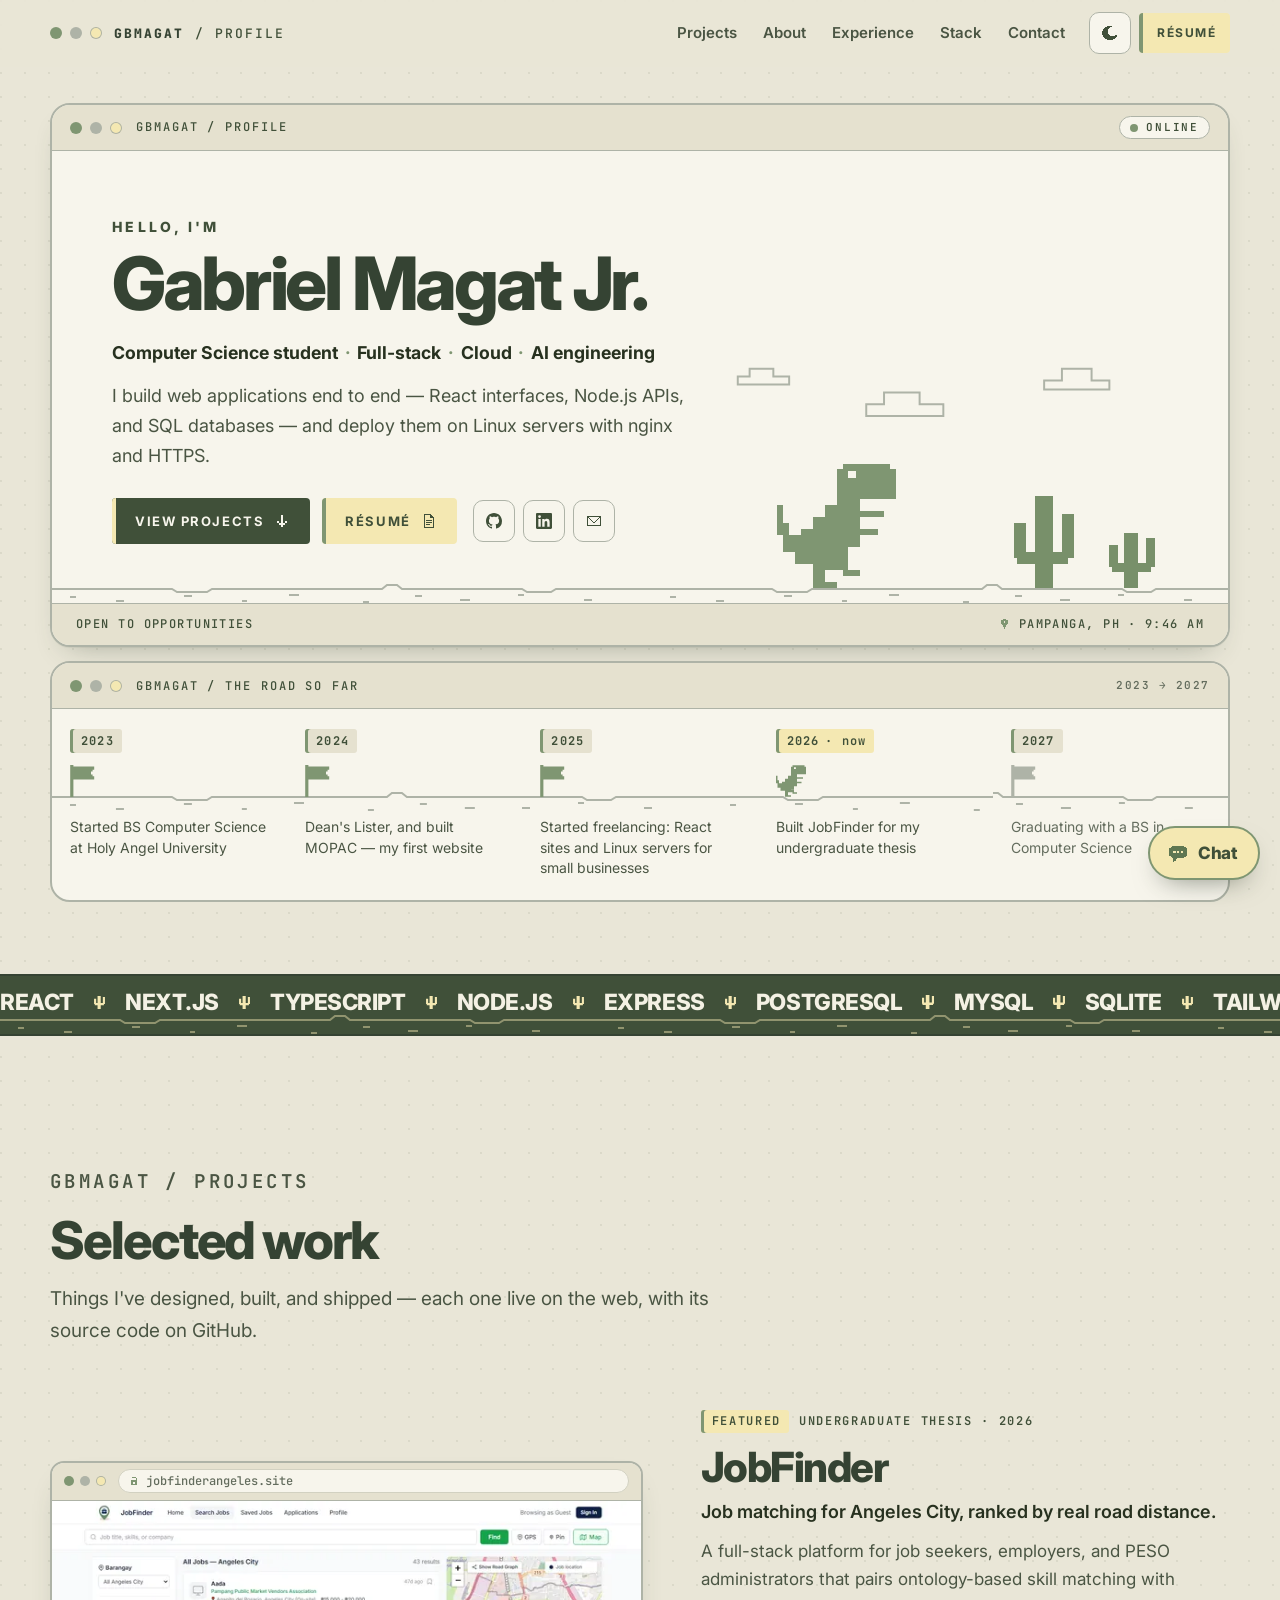
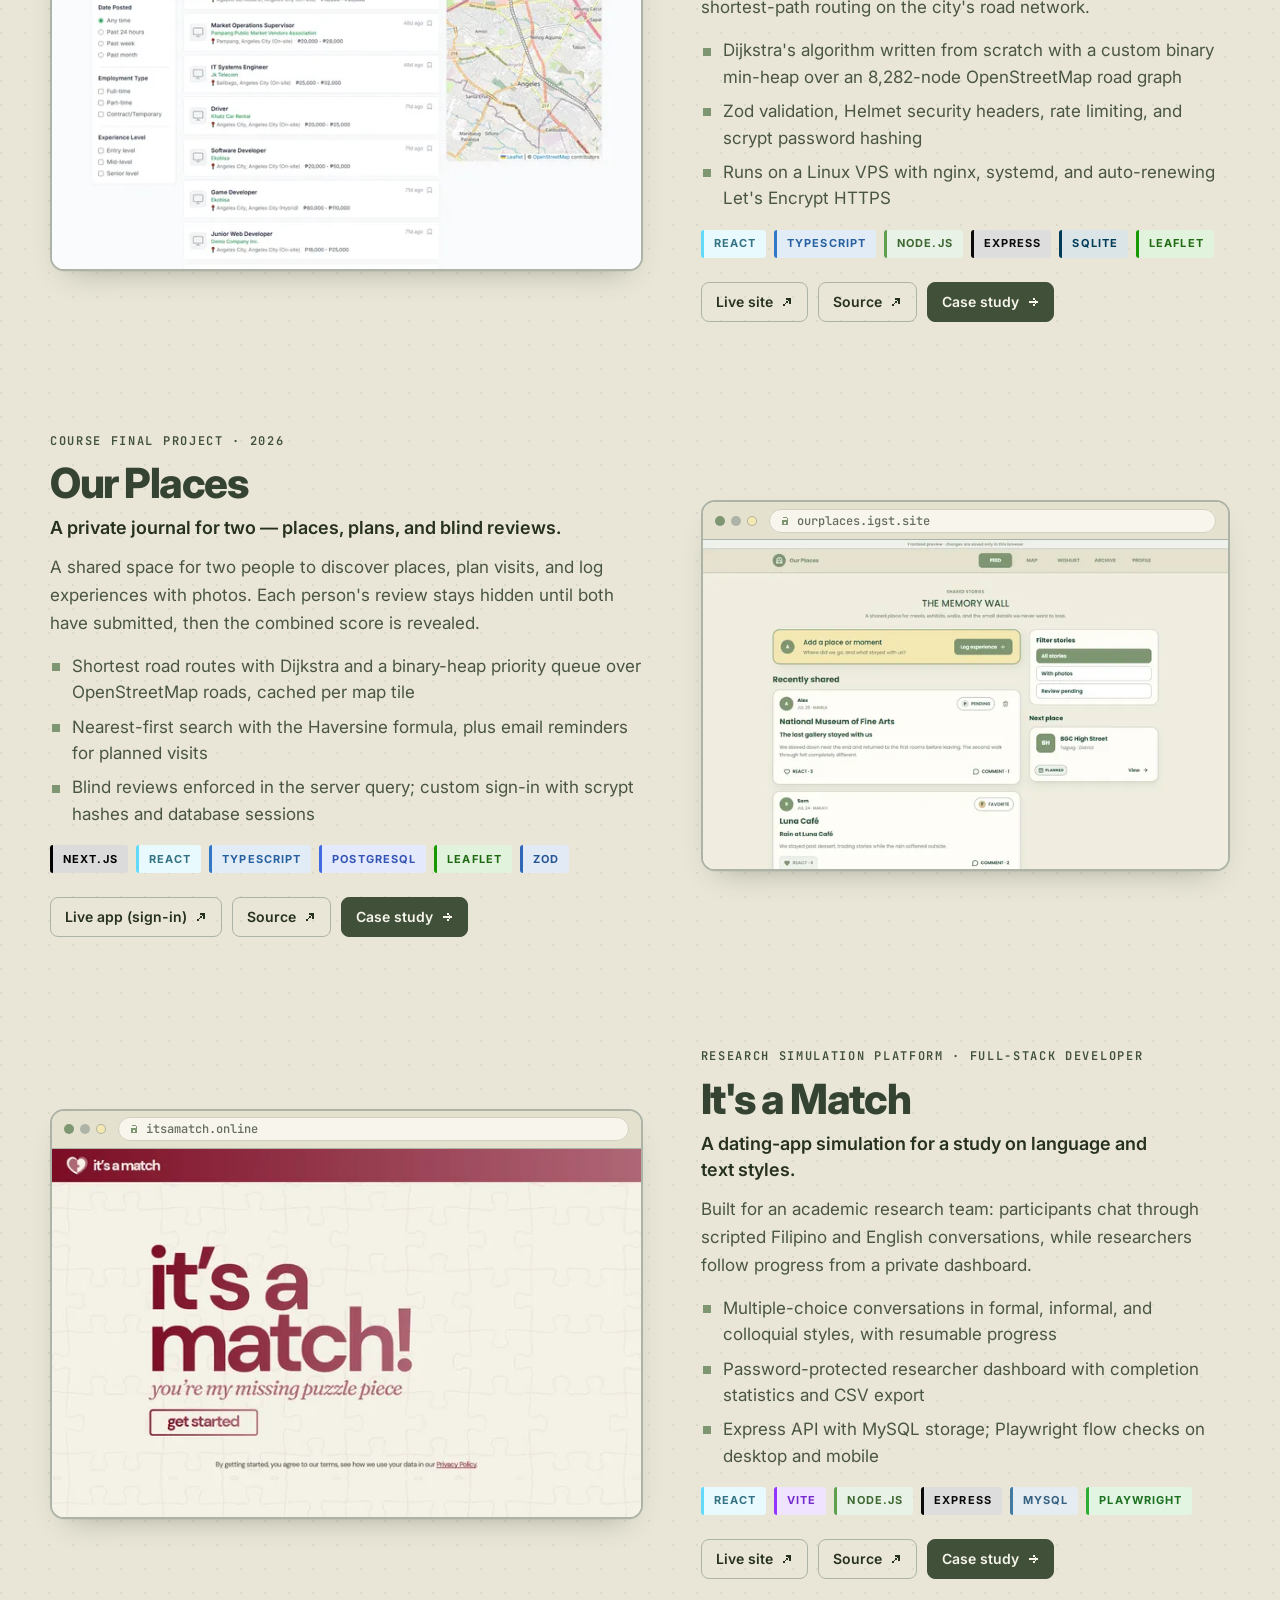
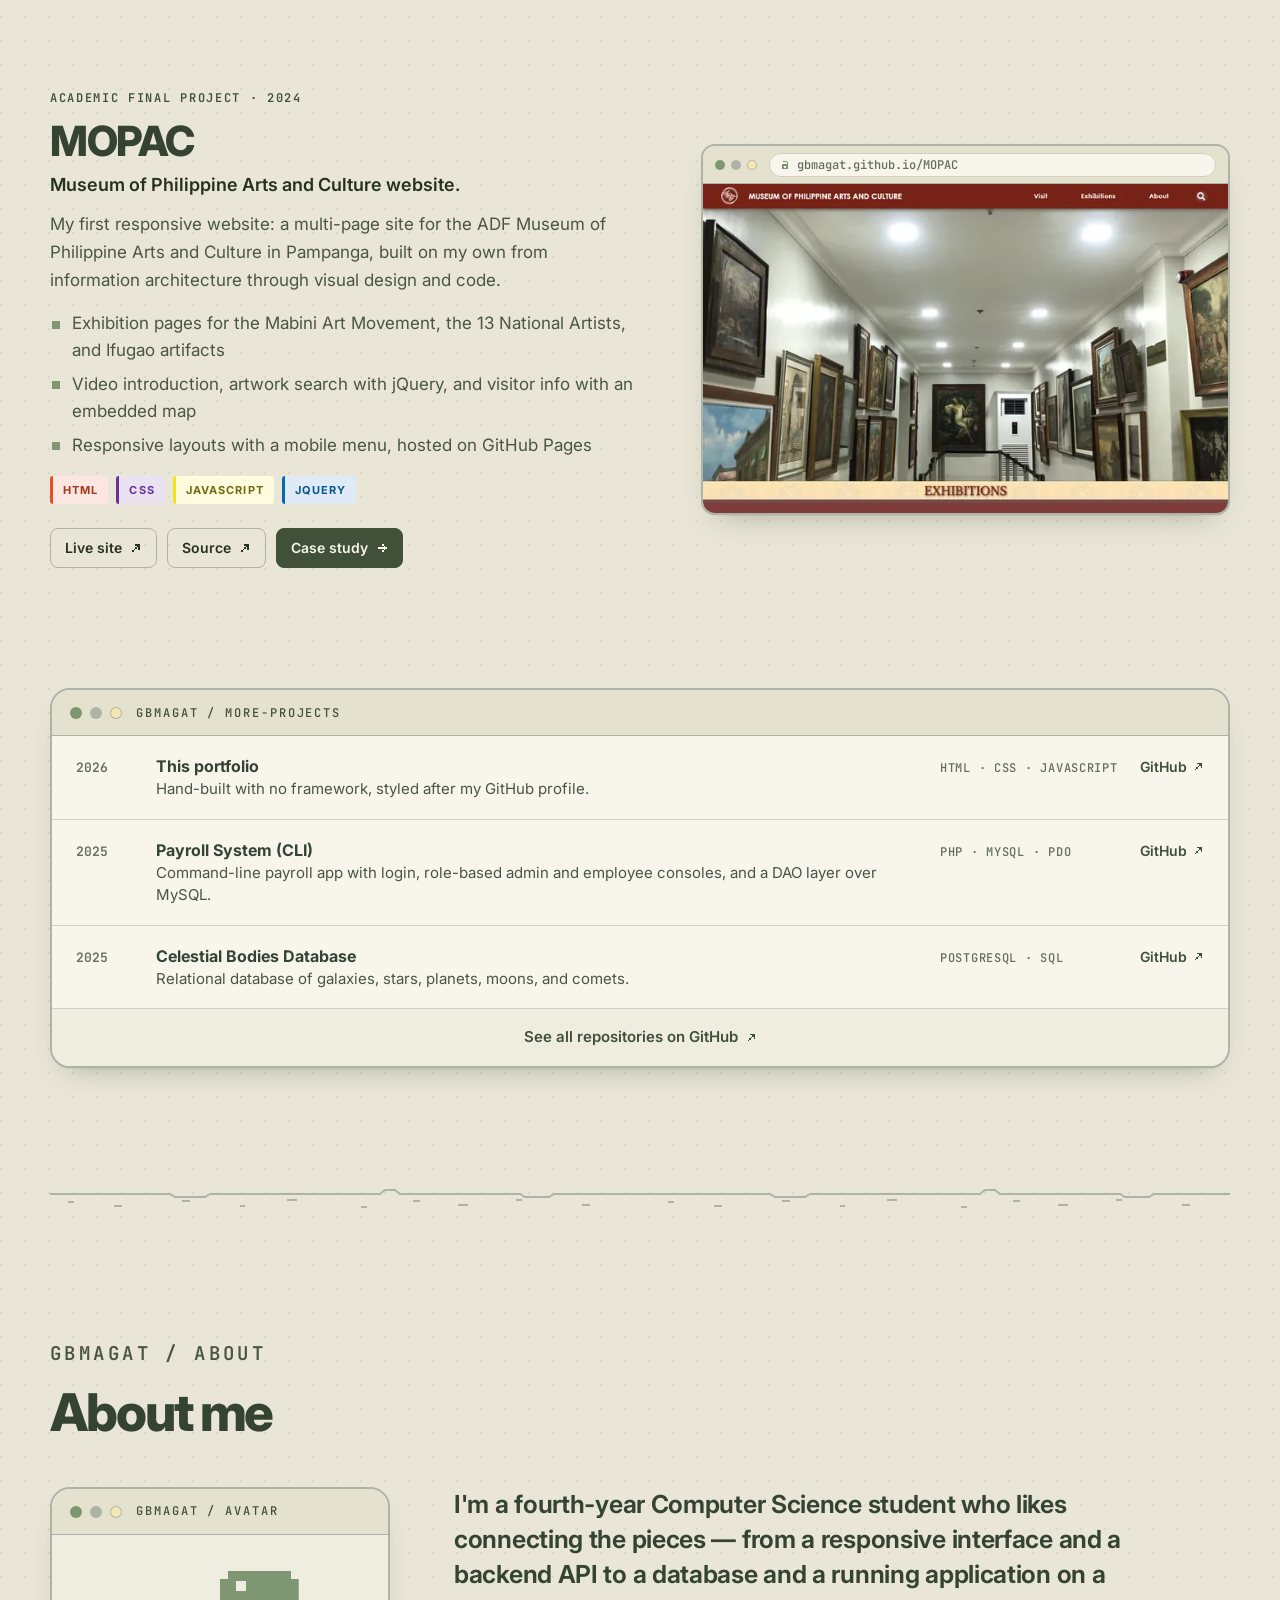
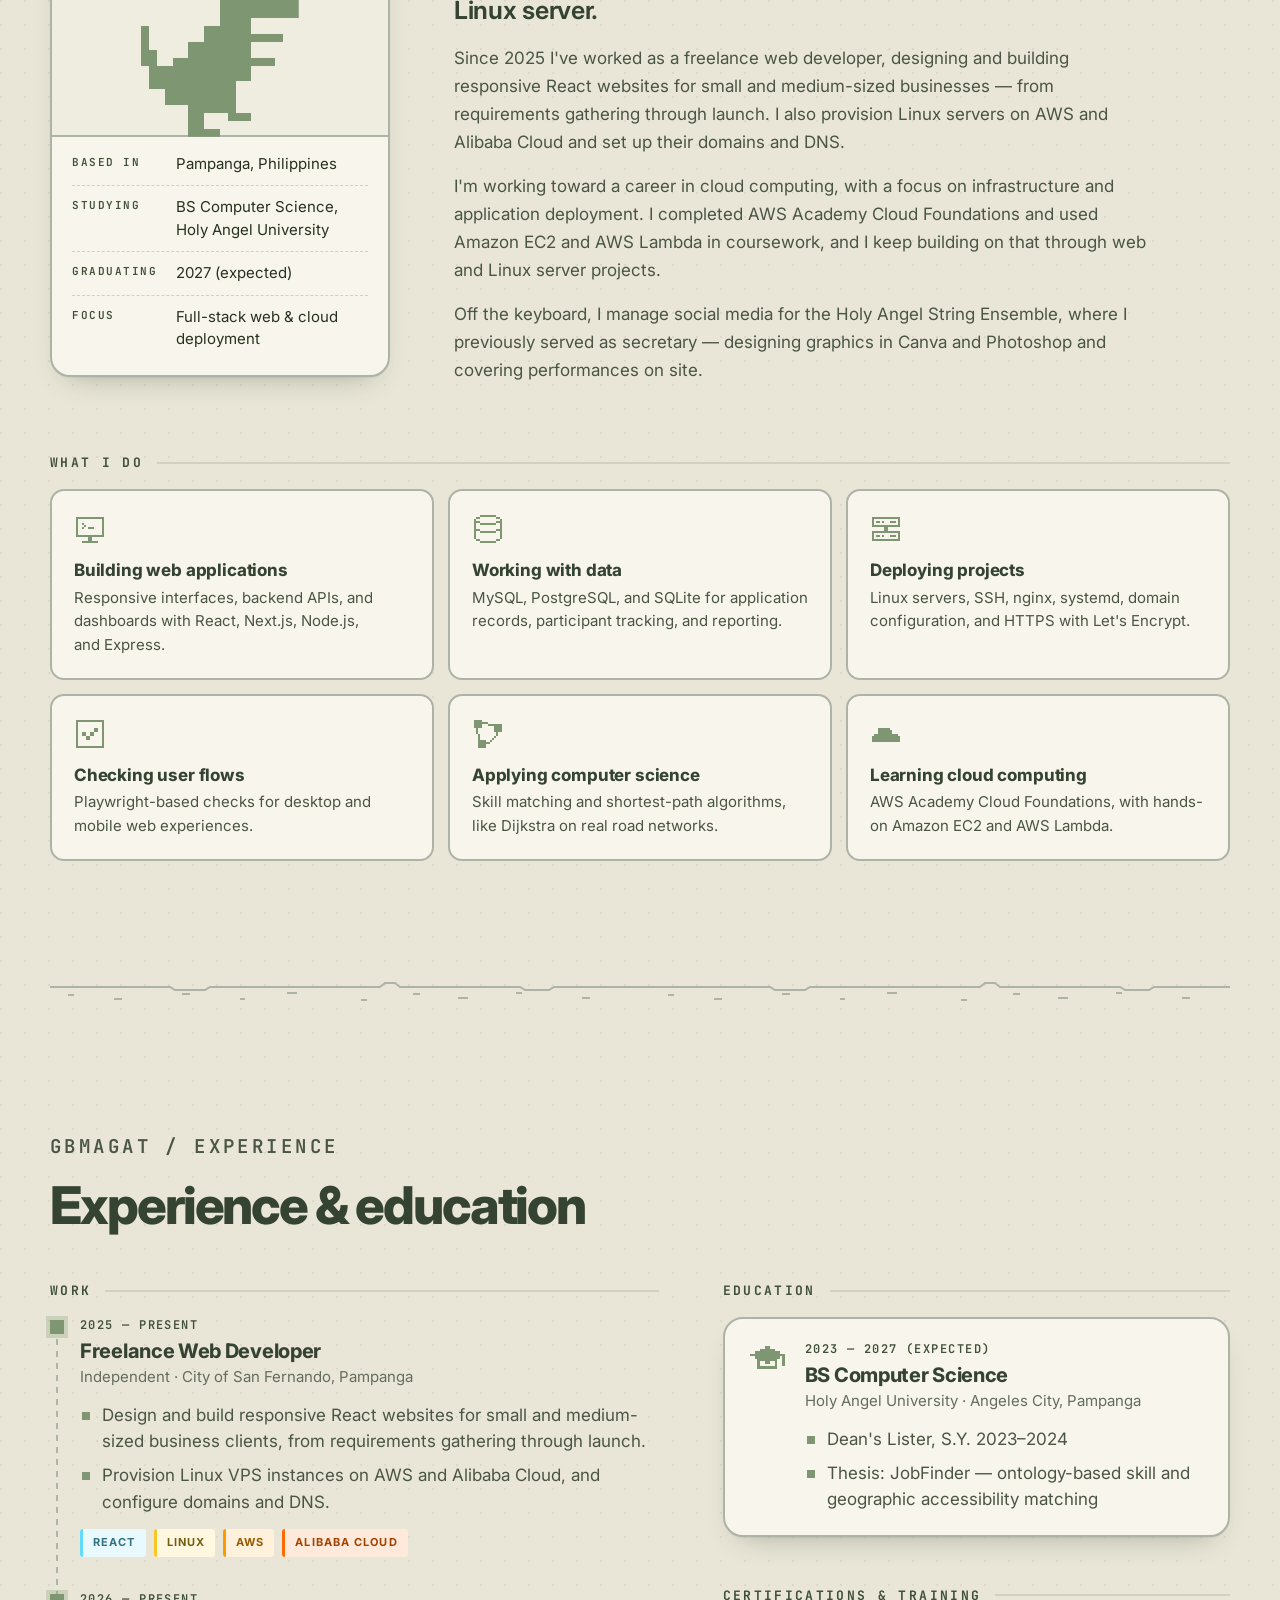
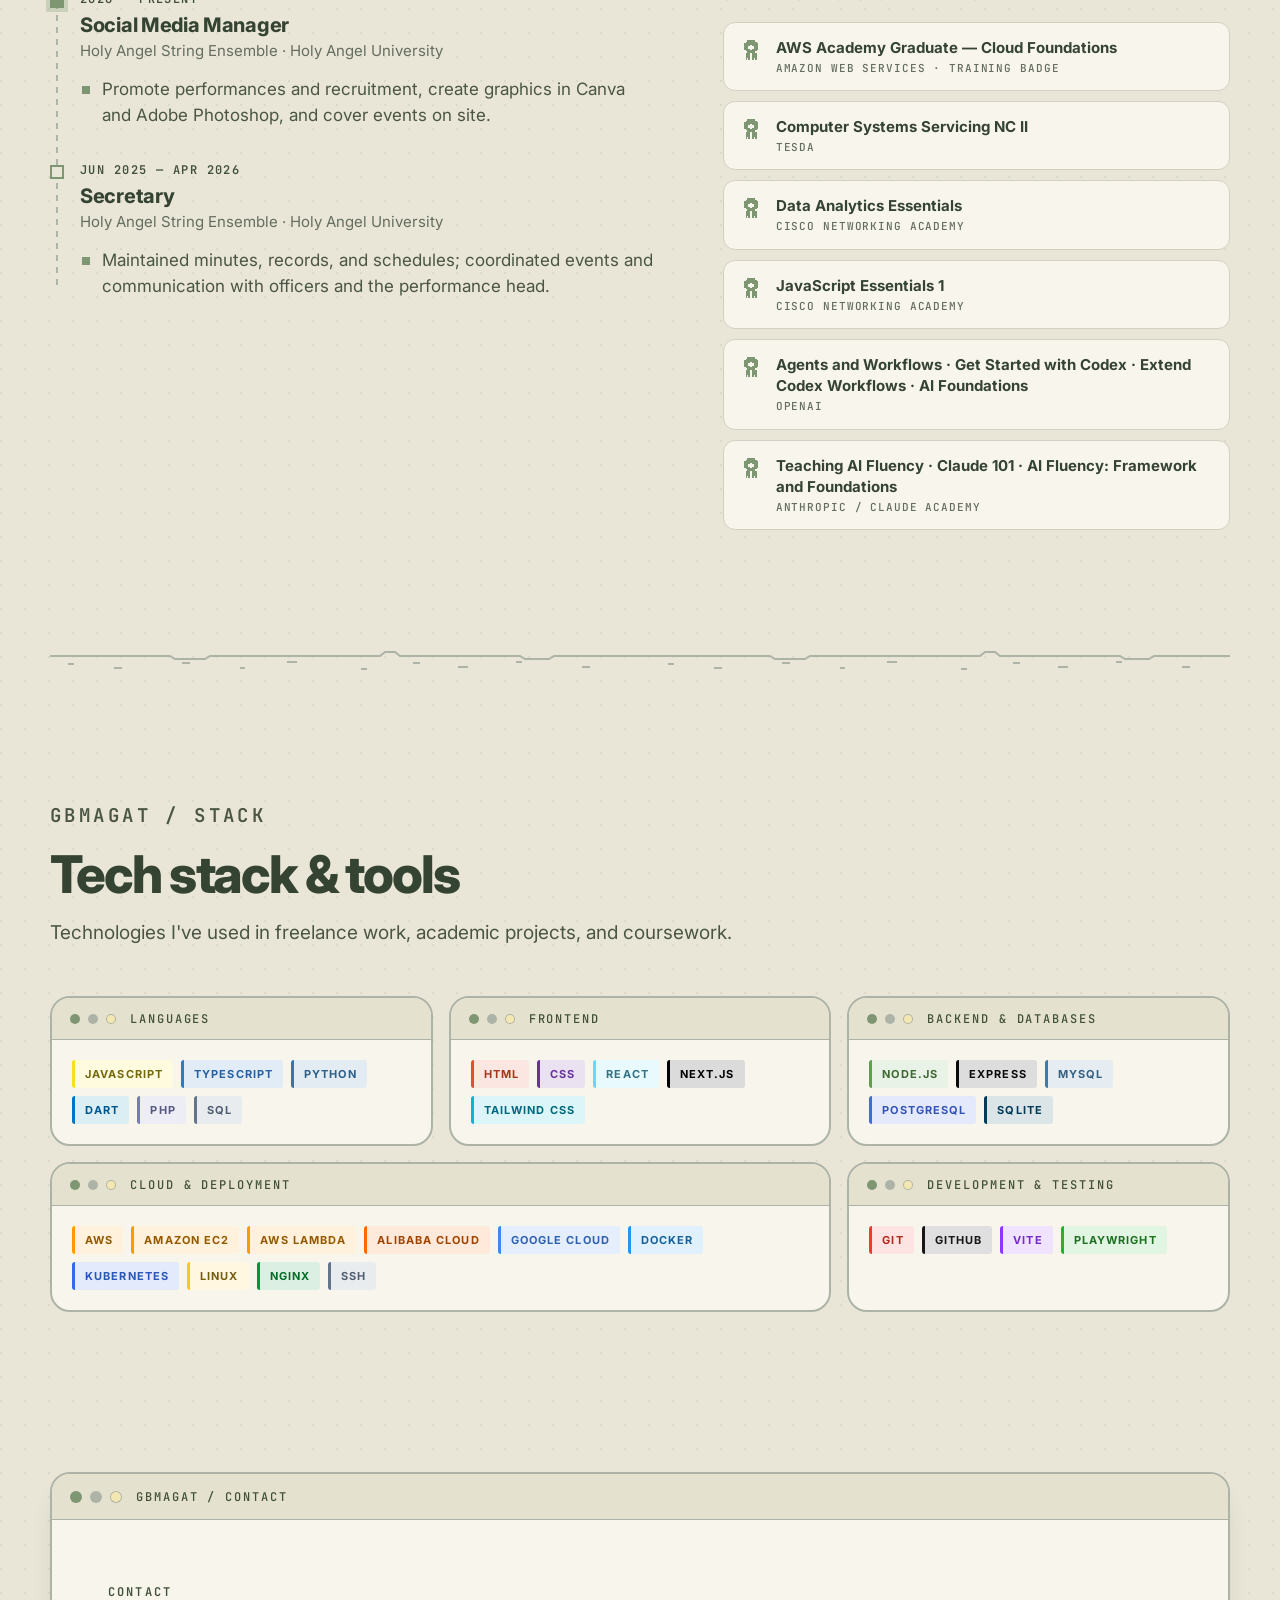
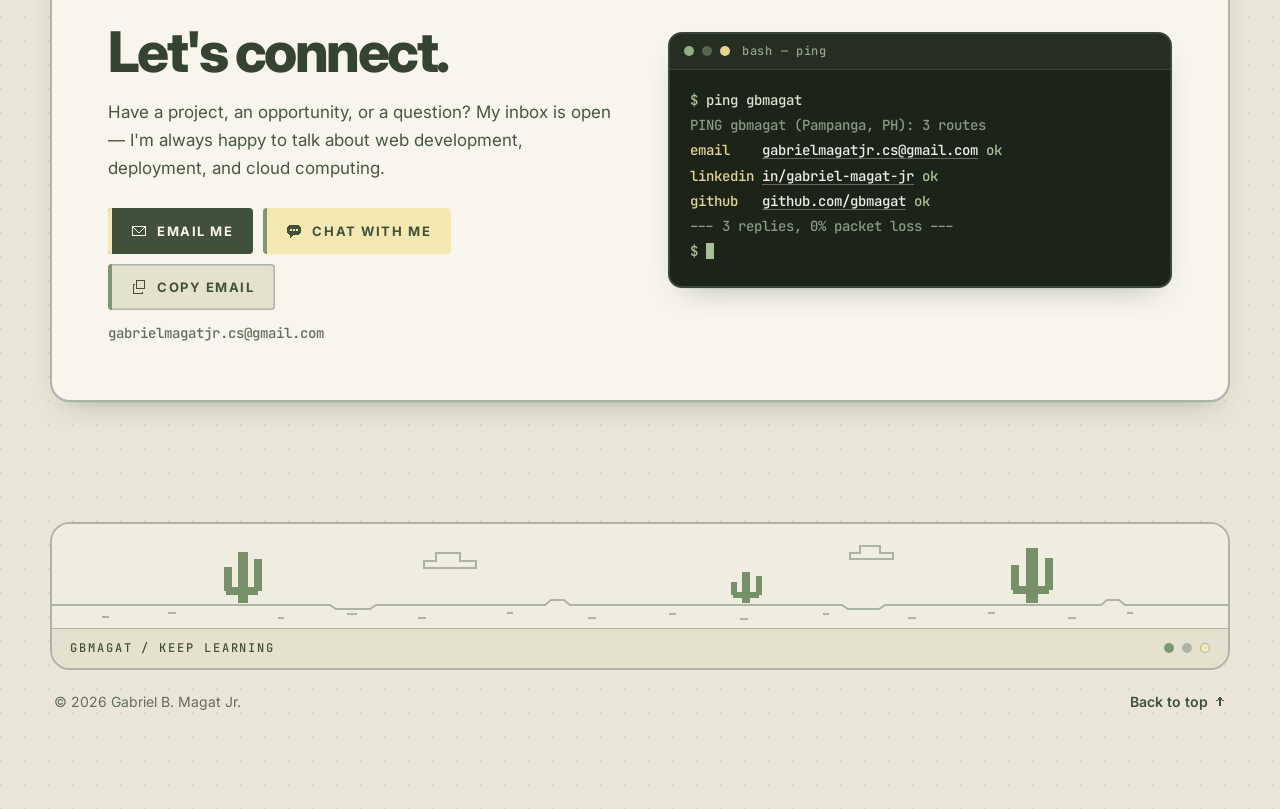
==== commit a58ac064: "Remove the unread badge from the chat button The "1" looked like a real message was waiting. Without" ====
--- a/index.html
+++ b/index.html
@@ -7,15 +7,15 @@
   <meta name="description" content="Portfolio of Gabriel B. Magat Jr., a Computer Science student at Holy Angel University who builds full-stack web apps with React, Node.js, and SQL, and deploys them on Linux servers.">
   <meta name="author" content="Gabriel B. Magat Jr.">
   <meta name="theme-color" content="#e8e5d5">
-  <link rel="canonical" href="https://gbmagat.github.io/PORTFOLIO/">
+  <link rel="canonical" href="https://gabrielmagat.dev/">
 
   <!-- Link previews (LinkedIn, Messenger, X, etc.) -->
   <meta property="og:type" content="website">
   <meta property="og:site_name" content="Gabriel Magat Jr.">
   <meta property="og:title" content="Gabriel Magat Jr. — Full-Stack Developer &amp; CS Student">
   <meta property="og:description" content="Projects, experience, and contact details for Gabriel B. Magat Jr. — full-stack web development and cloud deployment.">
-  <meta property="og:url" content="https://gbmagat.github.io/PORTFOLIO/">
-  <meta property="og:image" content="https://gbmagat.github.io/PORTFOLIO/assets/img/og-image.png">
+  <meta property="og:url" content="https://gabrielmagat.dev/">
+  <meta property="og:image" content="https://gabrielmagat.dev/assets/img/og-image.png">
   <meta property="og:image:width" content="1200">
   <meta property="og:image:height" content="630">
   <meta property="og:image:alt" content="Gabriel Magat Jr. — a cream browser window with a pixel dinosaur and cacti.">
@@ -28,7 +28,7 @@
   <link rel="preconnect" href="https://fonts.googleapis.com">
   <link rel="preconnect" href="https://fonts.gstatic.com" crossorigin>
   <link rel="stylesheet" href="https://fonts.googleapis.com/css2?family=Inter:opsz,wght@14..32,400..800&amp;family=JetBrains+Mono:wght@400..700&amp;display=swap">
-  <link rel="stylesheet" href="assets/css/main.css?v=7">
+  <link rel="stylesheet" href="assets/css/main.css?v=8">
 
   <!-- Apply the saved (or system) theme before the page paints -->
   <script>
@@ -42,7 +42,7 @@
       document.documentElement.classList.add('js');
     })();
   </script>
-  <script src="assets/js/main.js?v=7" defer></script>
+  <script src="assets/js/main.js?v=8" defer></script>
 
   <script type="application/ld+json">
   {
@@ -50,7 +50,7 @@
     "@type": "Person",
     "name": "Gabriel B. Magat Jr.",
     "alternateName": "Gabriel Magat Jr.",
-    "url": "https://gbmagat.github.io/PORTFOLIO/",
+    "url": "https://gabrielmagat.dev/",
     "email": "mailto:gabrielmagatjr.cs@gmail.com",
     "jobTitle": "Full-Stack Web Developer",
     "description": "Computer Science student building full-stack web applications and deploying them on Linux servers.",
@@ -981,7 +981,6 @@
     <button class="chat-launcher" type="button" data-chat-toggle aria-controls="chat-panel" aria-expanded="false">
       <svg class="icon" aria-hidden="true"><use href="#i-chat"/></svg>
       <span>Chat<span class="sr-only"> with Gabriel</span></span>
-      <span class="chat-launcher__badge" data-chat-badge>1<span class="sr-only"> new message</span></span>
     </button>
   </div>
 </body>
--- a/assets/css/main.css
+++ b/assets/css/main.css
@@ -1245,7 +1245,7 @@
   align-items: center;
   gap: 10px;
   height: 54px;
-  padding: 0 14px 0 18px;
+  padding: 0 20px 0 18px;
   border: 2px solid var(--accent);
   border-radius: 999px;
   background: var(--butter-c);
@@ -1258,18 +1258,6 @@
 }
 .chat-launcher:hover { transform: translateY(-2px); box-shadow: 0 16px 32px -14px rgba(36, 46, 33, .7); }
 .chat-launcher .icon { width: 20px; height: 20px; color: #5f7752; }
-.chat-launcher__badge {
-  display: inline-grid;
-  place-items: center;
-  min-width: 24px;
-  height: 22px;
-  padding: 0 7px;
-  border-radius: 999px;
-  background: #c4505f;
-  color: #fff;
-  font: 800 .75rem/1 var(--font-sans);
-}
-.chat-launcher__badge[hidden] { display: none; }
 
 .chat__panel {
   position: fixed;
@@ -1413,7 +1401,7 @@
   .chat__panel { inset: 0; width: 100%; height: 100%; height: 100dvh; border: 0; border-radius: 0; }
   .chat-open .chat-launcher { display: none; }
   html.chat-open { overflow: hidden; }
-  .chat-launcher { height: 50px; padding: 0 12px 0 16px; }
+  .chat-launcher { height: 50px; padding: 0 18px 0 16px; }
 }
 
 @media print {
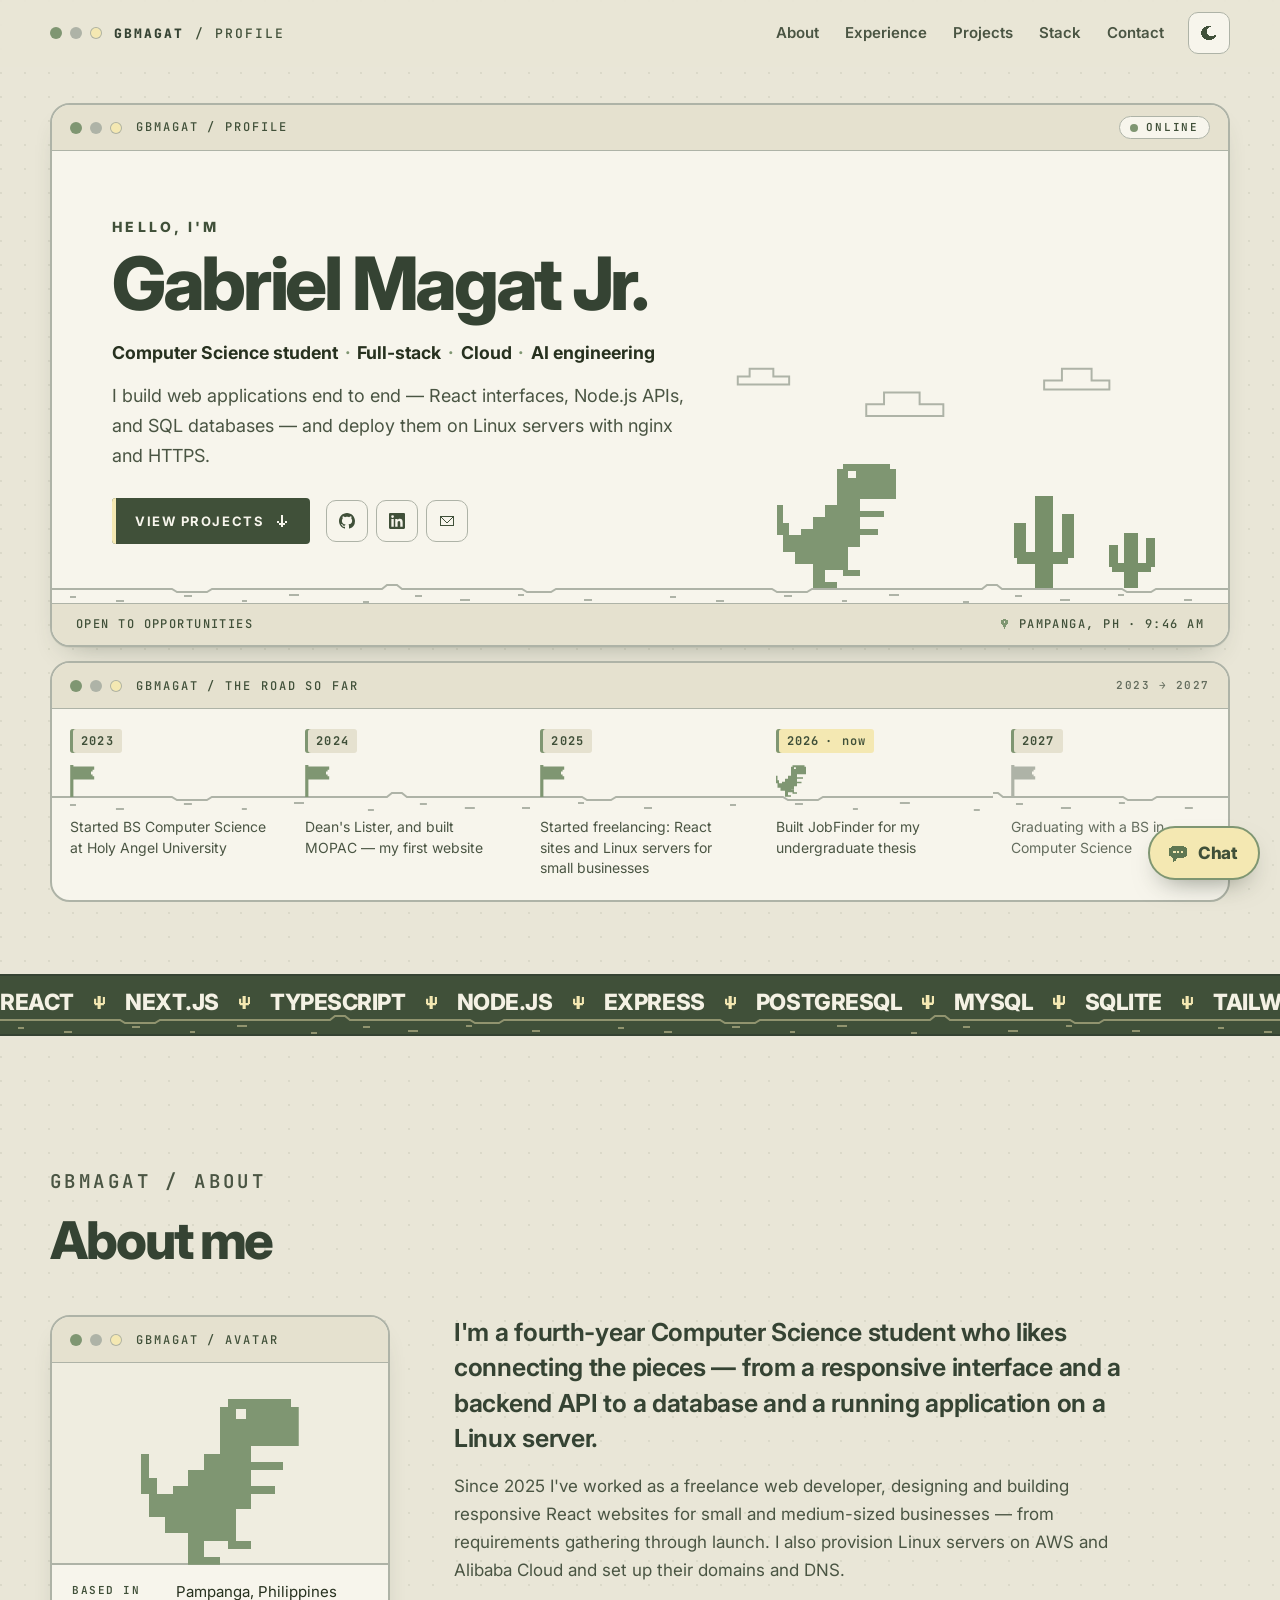
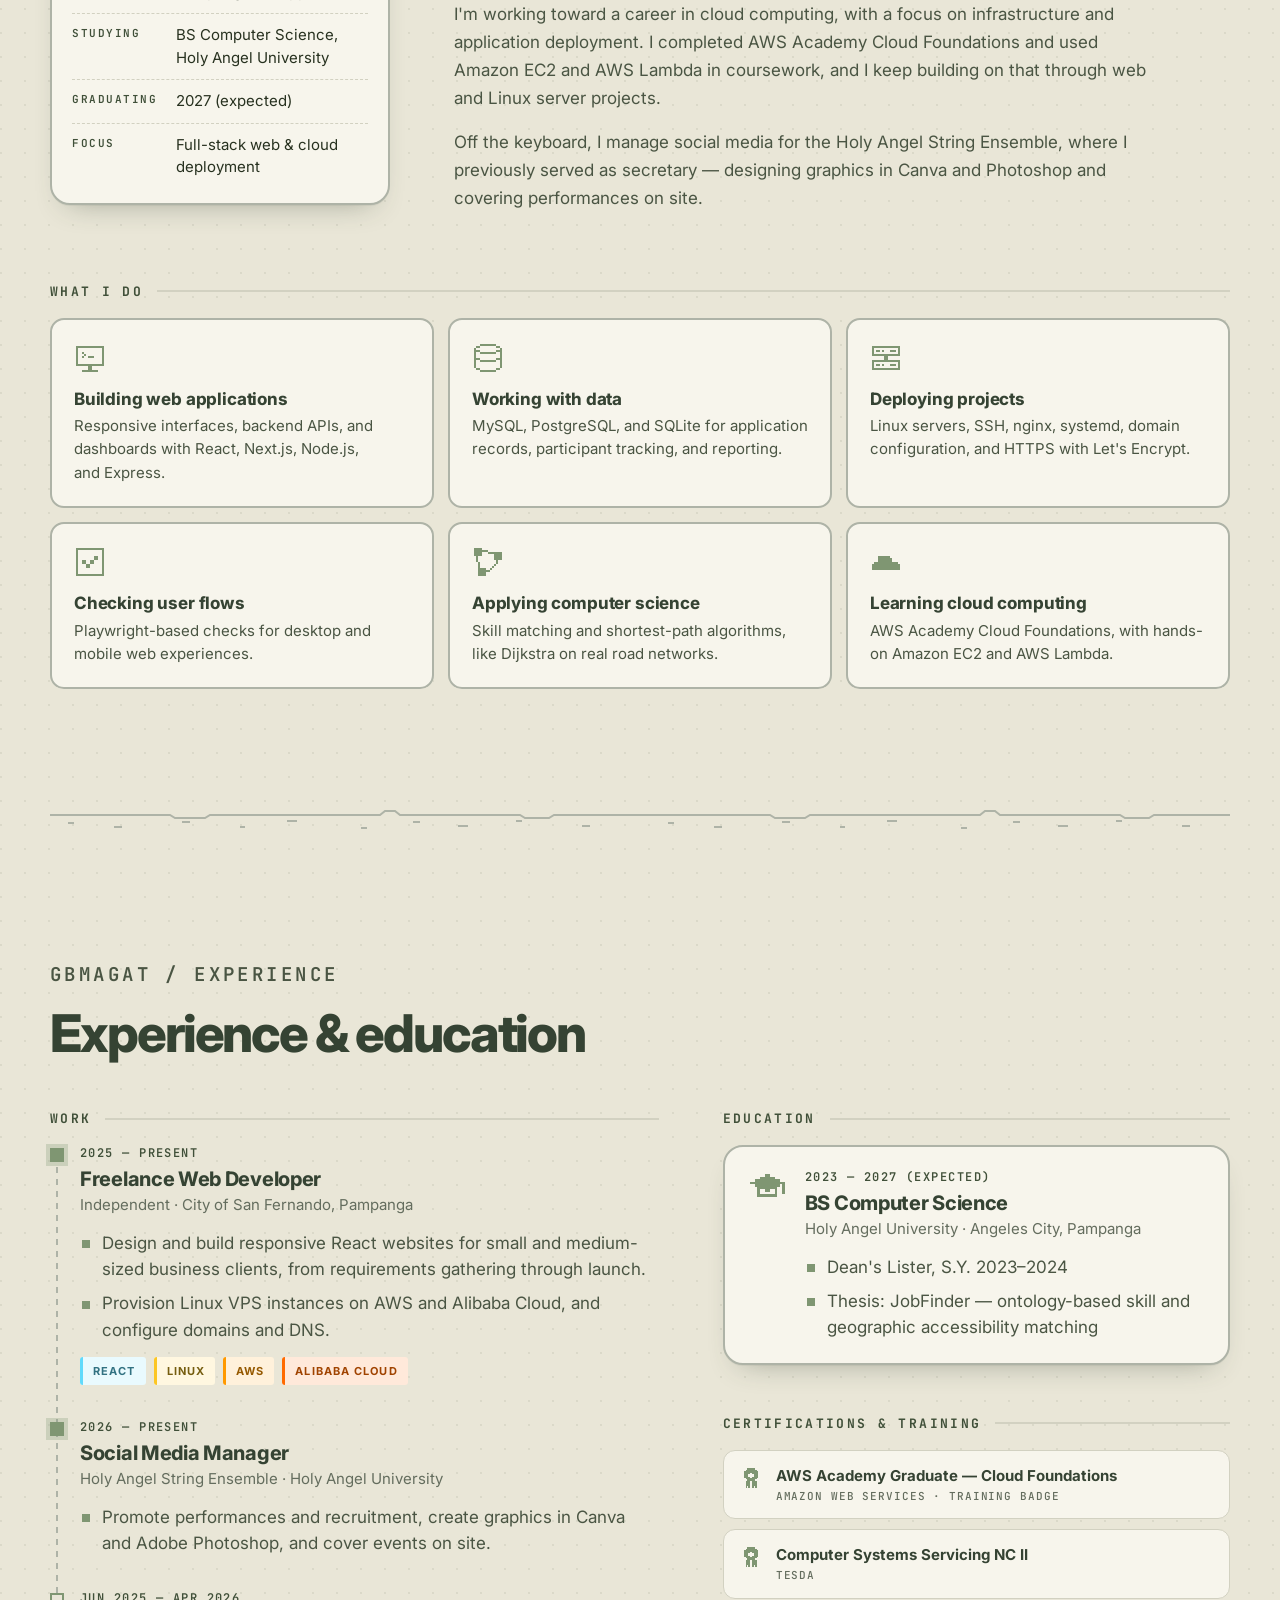
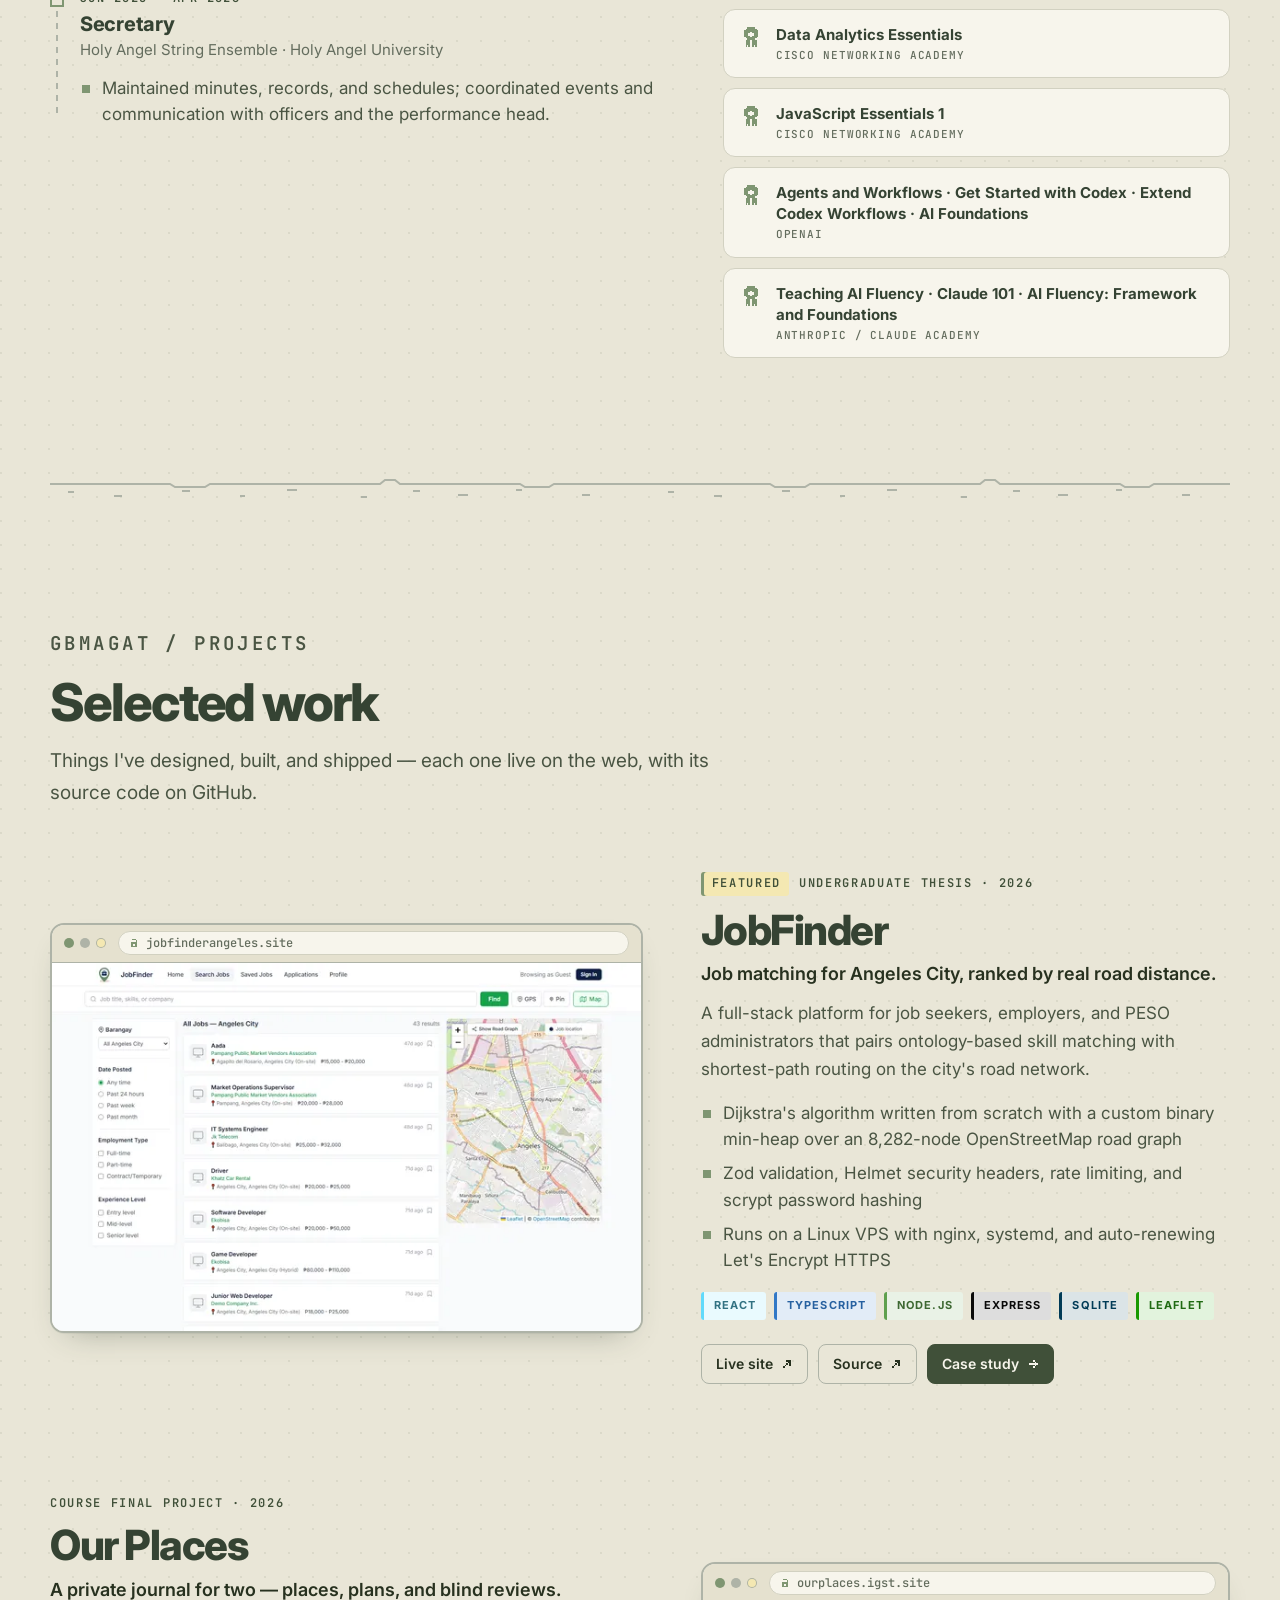
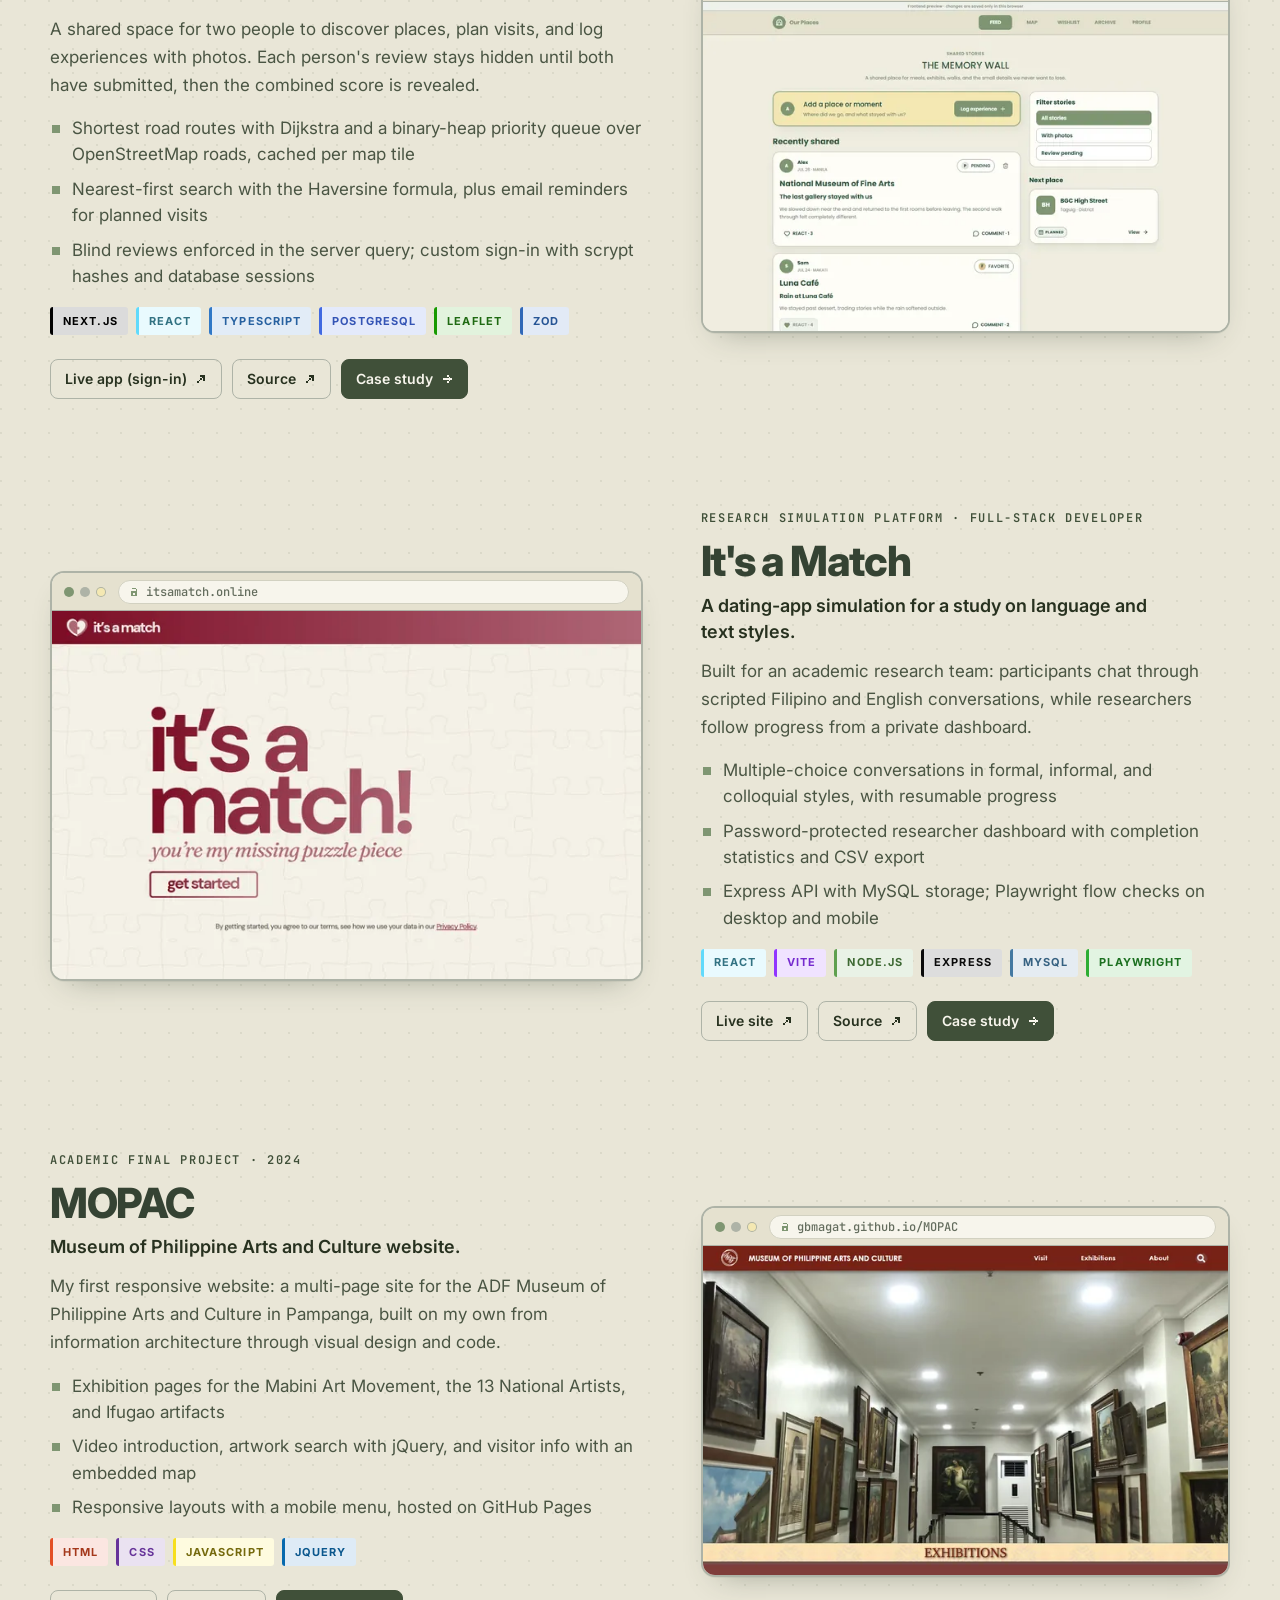
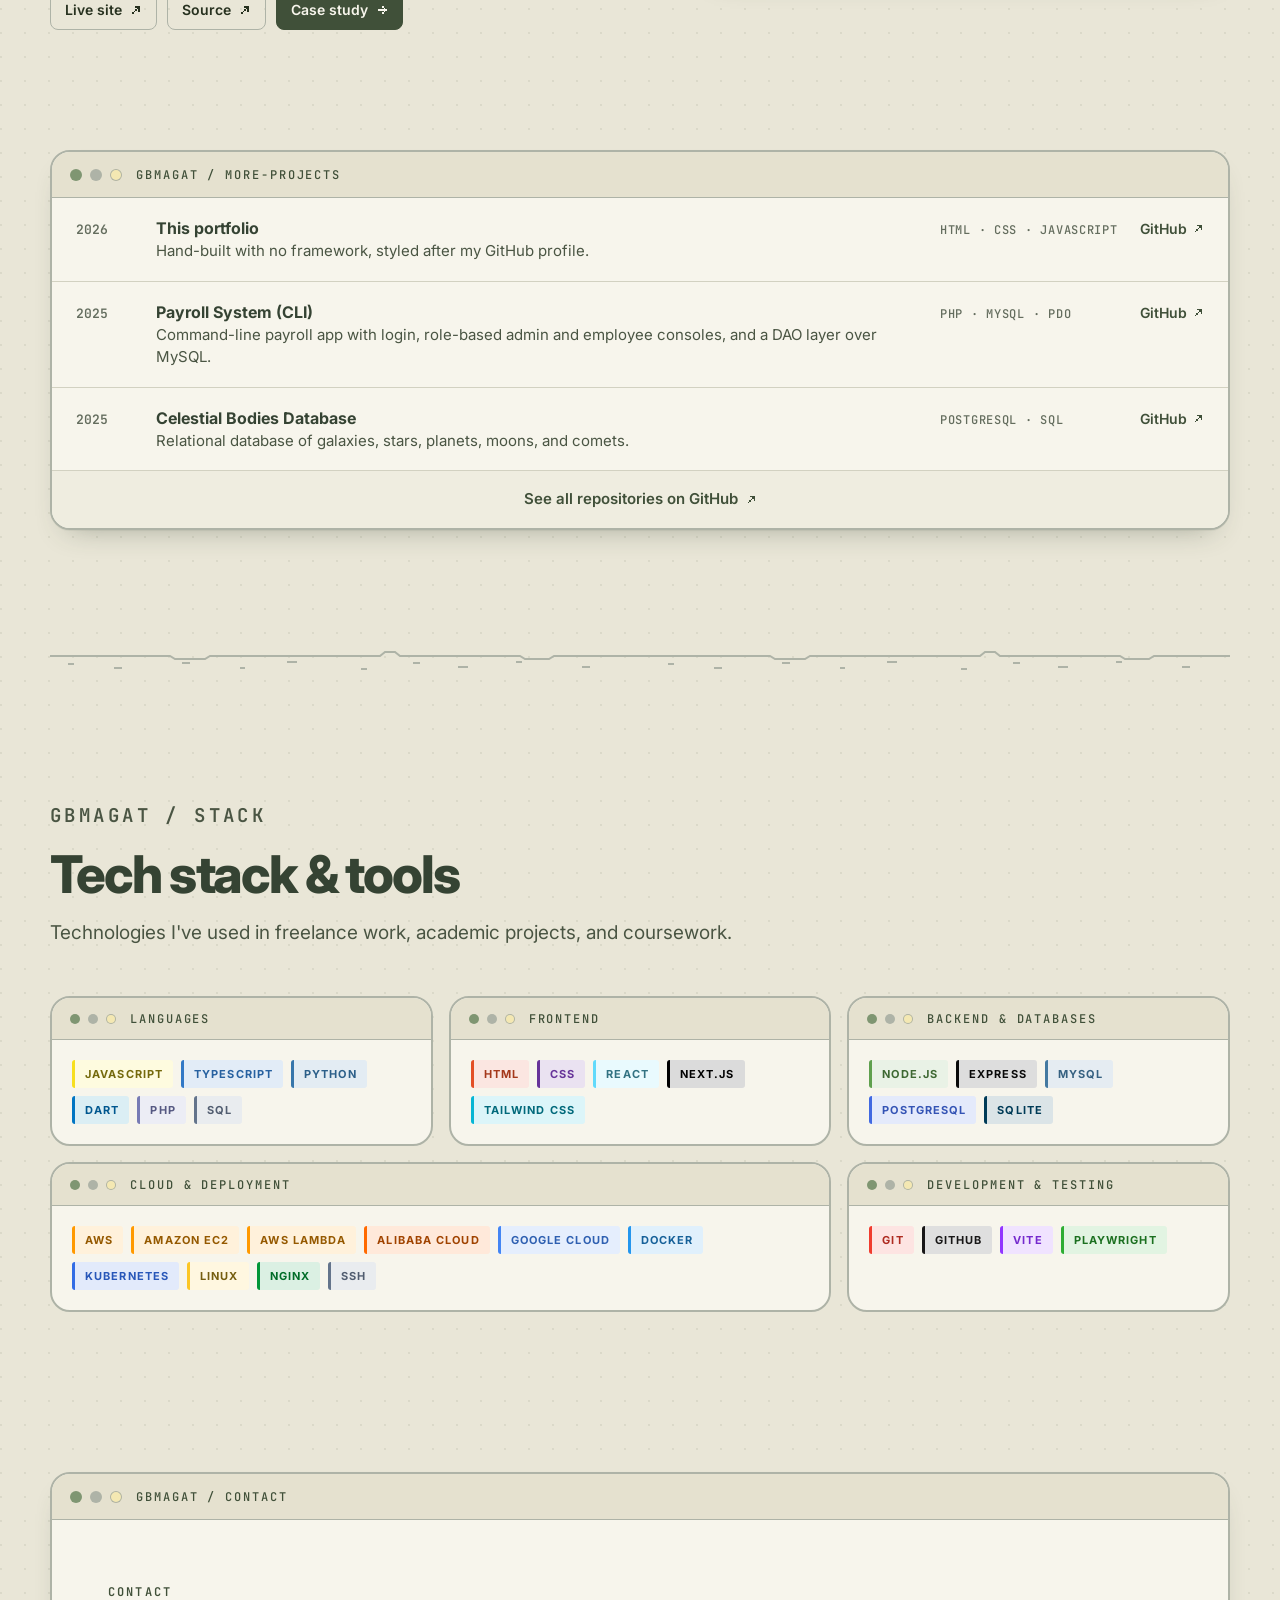
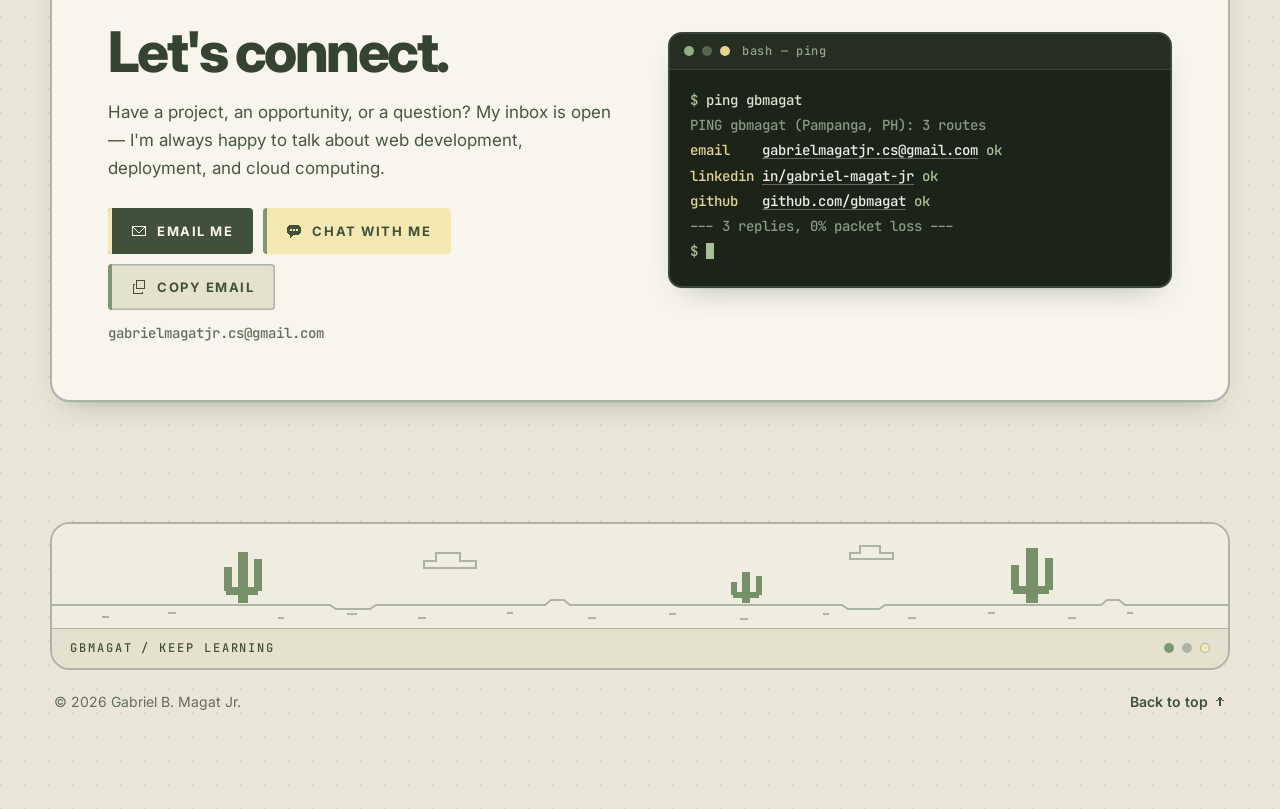
==== commit 379336f3: "Remove the résumé page and reorder the sections The résumé page, its buttons and its chat option are" ====
--- a/index.html
+++ b/index.html
@@ -28,7 +28,7 @@
   <link rel="preconnect" href="https://fonts.googleapis.com">
   <link rel="preconnect" href="https://fonts.gstatic.com" crossorigin>
   <link rel="stylesheet" href="https://fonts.googleapis.com/css2?family=Inter:opsz,wght@14..32,400..800&amp;family=JetBrains+Mono:wght@400..700&amp;display=swap">
-  <link rel="stylesheet" href="assets/css/main.css?v=8">
+  <link rel="stylesheet" href="assets/css/main.css?v=10">
 
   <!-- Apply the saved (or system) theme before the page paints -->
   <script>
@@ -42,7 +42,7 @@
       document.documentElement.classList.add('js');
     })();
   </script>
-  <script src="assets/js/main.js?v=8" defer></script>
+  <script src="assets/js/main.js?v=10" defer></script>
 
   <script type="application/ld+json">
   {
@@ -76,9 +76,7 @@
     <symbol id="i-arrow-up" viewBox="0 0 16 16"><path d="M7 4h2v10H7Z M3 6h2v2H3Z M5 4h2v2H5Z M7 2h2v2H7Z M9 4h2v2H9Z M11 6h2v2h-2Z"/></symbol>
     <symbol id="i-lock" viewBox="0 0 16 16"><path fill-rule="evenodd" d="M5 2h6v1H5Z M4 3h1v4H4Z M11 3h1v4h-1Z M3 7h10v7H3Z M7 9h2v3H7Z"/></symbol>
     <symbol id="i-copy" viewBox="0 0 16 16"><path fill-rule="evenodd" d="M5 1h9v9H5Z M6 2h7v7H6Z M2 5h2v1H3v8h8v-1h1v2H2Z"/></symbol>
-    <symbol id="i-check" viewBox="0 0 16 16"><path d="M2 8h2v2H2Z M4 10h2v2H4Z M6 8h2v2H6Z M8 6h2v2H8Z M10 4h2v2h-2Z M12 2h2v2h-2Z"/></symbol>
-    <symbol id="i-file" viewBox="0 0 16 16"><path fill-rule="evenodd" d="M3 1h7v1h1v1h1v1h1v11H3Z M4 2v12h8V5H9V2Z M5 7h6v1H5Z M5 9h6v1H5Z M5 11h4v1H5Z"/></symbol>
-    <symbol id="i-pin" viewBox="0 0 16 16"><path fill-rule="evenodd" d="M6 1h4v1h1v1h1v4h-1v2h-1v2H9v2H7v-2H6V9H5V7H4V3h1V2h1Z M7 4h2v2H7Z"/></symbol>
+    <symbol id="i-check" viewBox="0 0 16 16"><path d="M2 8h2v2H2Z M4 10h2v2H4Z M6 8h2v2H6Z M8 6h2v2H8Z M10 4h2v2h-2Z M12 2h2v2h-2Z"/></symbol>    <symbol id="i-pin" viewBox="0 0 16 16"><path fill-rule="evenodd" d="M6 1h4v1h1v1h1v4h-1v2h-1v2H9v2H7v-2H6V9H5V7H4V3h1V2h1Z M7 4h2v2H7Z"/></symbol>
     <symbol id="i-mail" viewBox="0 0 16 16"><path fill-rule="evenodd" d="M1 3h14v10H1Z M2 4h12v8H2Z M2 4h1v1H2Z M3 5h1v1H3Z M4 6h1v1H4Z M5 7h1v1H5Z M6 8h1v1H6Z M7 9h2v1H7Z M9 8h1v1H9Z M10 7h1v1h-1Z M11 6h1v1h-1Z M12 5h1v1h-1Z M13 4h1v1h-1Z"/></symbol>
     <symbol id="i-monitor" viewBox="0 0 16 16"><path fill-rule="evenodd" d="M1 2h14v10H1Z M2 3h12v8H2Z M4 5h1v1H4Z M5 6h1v1H5Z M4 7h1v1H4Z M7 7h3v1H7Z M7 12h2v2H7Z M4 14h8v1H4Z"/></symbol>
     <symbol id="i-database" viewBox="0 0 16 16"><path d="M4 1h8v1H4Z M2 2h2v1H2Z M12 2h2v1h-2Z M1 3h1v10H1Z M14 3h1v10h-1Z M2 4h2v1H2Z M12 4h2v1h-2Z M4 5h8v1H4Z M2 8h2v1H2Z M12 8h2v1h-2Z M4 9h8v1H4Z M2 13h2v1H2Z M12 13h2v1h-2Z M4 14h8v1H4Z"/></symbol>
@@ -106,12 +104,11 @@
 
       <nav class="nav" id="site-nav" aria-label="Primary">
         <ul>
-          <li><a href="#projects">Projects</a></li>
           <li><a href="#about">About</a></li>
           <li><a href="#experience">Experience</a></li>
+          <li><a href="#projects">Projects</a></li>
           <li><a href="#stack">Stack</a></li>
           <li><a href="#contact">Contact</a></li>
-          <li class="nav__resume"><a href="resume.html">Résumé</a></li>
         </ul>
       </nav>
 
@@ -120,7 +117,6 @@
           <svg class="icon i-moon" aria-hidden="true"><use href="#i-moon"/></svg>
           <svg class="icon i-sun" aria-hidden="true"><use href="#i-sun"/></svg>
         </button>
-        <a class="btn btn--butter btn--sm header-resume" href="resume.html">Résumé</a>
         <button class="icon-btn nav-toggle" type="button" data-nav-toggle aria-expanded="false" aria-controls="site-nav" aria-label="Open menu">
           <svg class="icon i-menu" aria-hidden="true"><use href="#i-menu"/></svg>
           <svg class="icon i-close" aria-hidden="true"><use href="#i-close"/></svg>
@@ -154,7 +150,6 @@
               </p>
               <div class="hero__actions">
                 <a class="btn btn--primary" href="#projects">View projects <svg class="icon" aria-hidden="true"><use href="#i-arrow-down"/></svg></a>
-                <a class="btn btn--butter" href="resume.html">Résumé <svg class="icon" aria-hidden="true"><use href="#i-file"/></svg></a>
                 <ul class="socials" aria-label="Profiles">
                   <li><a class="icon-btn" href="https://github.com/gbmagat" target="_blank" rel="noopener" aria-label="GitHub (opens in a new tab)"><svg class="icon" aria-hidden="true"><use href="#i-github"/></svg></a></li>
                   <li><a class="icon-btn" href="https://www.linkedin.com/in/gabriel-magat-jr/" target="_blank" rel="noopener" aria-label="LinkedIn (opens in a new tab)"><svg class="icon" aria-hidden="true"><use href="#i-linkedin"/></svg></a></li>
@@ -271,188 +266,6 @@
       </div>
     </div>
 
-    <!-- ============ Projects ============ -->
-    <section class="section" id="projects" data-label="projects" aria-labelledby="projects-title">
-      <div class="container">
-        <header class="section-head" data-reveal>
-          <p class="eyebrow">gbmagat / projects</p>
-          <h2 id="projects-title">Selected work</h2>
-          <p>Things I've designed, built, and shipped — each one live on the web, with its source code on GitHub.</p>
-        </header>
-
-        <div class="projects">
-          <!-- JobFinder -->
-          <article class="project project--featured" id="jobfinder" data-reveal>
-            <button class="project__media browser" type="button" data-open="case-jobfinder" aria-label="Open the JobFinder case study">
-              <span class="browser__bar" aria-hidden="true">
-                <span class="dots"><i></i><i></i><i></i></span>
-                <span class="browser__url"><svg class="icon" aria-hidden="true"><use href="#i-lock"/></svg>jobfinderangeles.site</span>
-              </span>
-              <img class="browser__shot" src="assets/img/projects/jobfinder-search-1280.webp" srcset="assets/img/projects/jobfinder-search-640.webp 640w, assets/img/projects/jobfinder-search-1280.webp 1280w" sizes="(min-width: 960px) 620px, 100vw" width="1280" height="800" loading="lazy" decoding="async" alt="JobFinder's search page: job listings in Angeles City beside an OpenStreetMap map.">
-            </button>
-            <div class="project__body">
-              <p class="project__kicker"><span class="tag">Featured</span> Undergraduate thesis · 2026</p>
-              <h3 class="project__title">JobFinder</h3>
-              <p class="project__subtitle">Job matching for Angeles City, ranked by real road distance.</p>
-              <p class="project__desc">A full-stack platform for job seekers, employers, and PESO administrators that pairs ontology-based skill matching with shortest-path routing on the city's road network.</p>
-              <ul class="points">
-                <li>Dijkstra's algorithm written from scratch with a custom binary min-heap over an 8,282-node OpenStreetMap road graph</li>
-                <li>Zod validation, Helmet security headers, rate limiting, and scrypt password hashing</li>
-                <li>Runs on a Linux VPS with nginx, systemd, and auto-renewing Let's Encrypt HTTPS</li>
-              </ul>
-              <ul class="badges" aria-label="Built with">
-                <li class="badge b-react">React</li>
-                <li class="badge b-typescript">TypeScript</li>
-                <li class="badge b-node">Node.js</li>
-                <li class="badge b-express">Express</li>
-                <li class="badge b-sqlite">SQLite</li>
-                <li class="badge b-leaflet">Leaflet</li>
-              </ul>
-              <div class="project__links">
-                <a class="link-btn" href="https://jobfinderangeles.site/" target="_blank" rel="noopener">Live site <svg class="icon" aria-hidden="true"><use href="#i-arrow-ne"/></svg></a>
-                <a class="link-btn" href="https://github.com/gbmagat/JOBFINDER-THESIS" target="_blank" rel="noopener">Source <svg class="icon" aria-hidden="true"><use href="#i-arrow-ne"/></svg></a>
-                <button class="link-btn link-btn--strong" type="button" data-open="case-jobfinder">Case study <svg class="icon" aria-hidden="true"><use href="#i-arrow-right"/></svg></button>
-              </div>
-            </div>
-          </article>
-
-          <!-- Our Places -->
-          <article class="project" id="our-places" data-reveal>
-            <button class="project__media browser" type="button" data-open="case-ourplaces" aria-label="Open the Our Places case study">
-              <span class="browser__bar" aria-hidden="true">
-                <span class="dots"><i></i><i></i><i></i></span>
-                <span class="browser__url"><svg class="icon" aria-hidden="true"><use href="#i-lock"/></svg>ourplaces.igst.site</span>
-              </span>
-              <img class="browser__shot" src="assets/img/projects/ourplaces-feed-1280.webp" srcset="assets/img/projects/ourplaces-feed-640.webp 640w, assets/img/projects/ourplaces-feed-1280.webp 1280w" sizes="(min-width: 960px) 620px, 100vw" width="1280" height="800" loading="lazy" decoding="async" alt="Our Places feed page with shared stories, filters, and the next planned place.">
-            </button>
-            <div class="project__body">
-              <p class="project__kicker">Course final project · 2026</p>
-              <h3 class="project__title">Our Places</h3>
-              <p class="project__subtitle">A private journal for two — places, plans, and blind reviews.</p>
-              <p class="project__desc">A shared space for two people to discover places, plan visits, and log experiences with photos. Each person's review stays hidden until both have submitted, then the combined score is revealed.</p>
-              <ul class="points">
-                <li>Shortest road routes with Dijkstra and a binary-heap priority queue over OpenStreetMap roads, cached per map tile</li>
-                <li>Nearest-first search with the Haversine formula, plus email reminders for planned visits</li>
-                <li>Blind reviews enforced in the server query; custom sign-in with scrypt hashes and database sessions</li>
-              </ul>
-              <ul class="badges" aria-label="Built with">
-                <li class="badge b-nextjs">Next.js</li>
-                <li class="badge b-react">React</li>
-                <li class="badge b-typescript">TypeScript</li>
-                <li class="badge b-postgresql">PostgreSQL</li>
-                <li class="badge b-leaflet">Leaflet</li>
-                <li class="badge b-zod">Zod</li>
-              </ul>
-              <div class="project__links">
-                <a class="link-btn" href="https://ourplaces.igst.site/" target="_blank" rel="noopener">Live app (sign-in) <svg class="icon" aria-hidden="true"><use href="#i-arrow-ne"/></svg></a>
-                <a class="link-btn" href="https://github.com/gbmagat/HAU-6APSI-FINAL-PROEJCT_MAGAT" target="_blank" rel="noopener">Source <svg class="icon" aria-hidden="true"><use href="#i-arrow-ne"/></svg></a>
-                <button class="link-btn link-btn--strong" type="button" data-open="case-ourplaces">Case study <svg class="icon" aria-hidden="true"><use href="#i-arrow-right"/></svg></button>
-              </div>
-            </div>
-          </article>
-
-          <!-- It's a Match -->
-          <article class="project" id="its-a-match" data-reveal>
-            <button class="project__media browser" type="button" data-open="case-itsamatch" aria-label="Open the It's a Match case study">
-              <span class="browser__bar" aria-hidden="true">
-                <span class="dots"><i></i><i></i><i></i></span>
-                <span class="browser__url"><svg class="icon" aria-hidden="true"><use href="#i-lock"/></svg>itsamatch.online</span>
-              </span>
-              <img class="browser__shot" src="assets/img/projects/itsamatch-home-1280.webp" srcset="assets/img/projects/itsamatch-home-640.webp 640w, assets/img/projects/itsamatch-home-1280.webp 1280w" sizes="(min-width: 960px) 620px, 100vw" width="1280" height="800" loading="lazy" decoding="async" alt="It's a Match landing page with the headline “it's a match! you're my missing puzzle piece”.">
-            </button>
-            <div class="project__body">
-              <p class="project__kicker">Research simulation platform · Full-stack developer</p>
-              <h3 class="project__title">It's a Match</h3>
-              <p class="project__subtitle">A dating-app simulation for a study on language and text styles.</p>
-              <p class="project__desc">Built for an academic research team: participants chat through scripted Filipino and English conversations, while researchers follow progress from a private dashboard.</p>
-              <ul class="points">
-                <li>Multiple-choice conversations in formal, informal, and colloquial styles, with resumable progress</li>
-                <li>Password-protected researcher dashboard with completion statistics and CSV export</li>
-                <li>Express API with MySQL storage; Playwright flow checks on desktop and mobile</li>
-              </ul>
-              <ul class="badges" aria-label="Built with">
-                <li class="badge b-react">React</li>
-                <li class="badge b-vite">Vite</li>
-                <li class="badge b-node">Node.js</li>
-                <li class="badge b-express">Express</li>
-                <li class="badge b-mysql">MySQL</li>
-                <li class="badge b-playwright">Playwright</li>
-              </ul>
-              <div class="project__links">
-                <a class="link-btn" href="https://itsamatch.online/" target="_blank" rel="noopener">Live site <svg class="icon" aria-hidden="true"><use href="#i-arrow-ne"/></svg></a>
-                <a class="link-btn" href="https://github.com/gbmagat/it-s-a-match" target="_blank" rel="noopener">Source <svg class="icon" aria-hidden="true"><use href="#i-arrow-ne"/></svg></a>
-                <button class="link-btn link-btn--strong" type="button" data-open="case-itsamatch">Case study <svg class="icon" aria-hidden="true"><use href="#i-arrow-right"/></svg></button>
-              </div>
-            </div>
-          </article>
-
-          <!-- MOPAC -->
-          <article class="project" id="mopac" data-reveal>
-            <button class="project__media browser" type="button" data-open="case-mopac" aria-label="Open the MOPAC case study">
-              <span class="browser__bar" aria-hidden="true">
-                <span class="dots"><i></i><i></i><i></i></span>
-                <span class="browser__url"><svg class="icon" aria-hidden="true"><use href="#i-lock"/></svg>gbmagat.github.io/MOPAC</span>
-              </span>
-              <img class="browser__shot" src="assets/img/projects/mopac-exhibitions-1280.webp" srcset="assets/img/projects/mopac-exhibitions-640.webp 640w, assets/img/projects/mopac-exhibitions-1280.webp 1280w" sizes="(min-width: 960px) 620px, 100vw" width="1280" height="800" loading="lazy" decoding="async" alt="MOPAC Exhibitions page showing a gallery hallway lined with framed paintings.">
-            </button>
-            <div class="project__body">
-              <p class="project__kicker">Academic final project · 2024</p>
-              <h3 class="project__title">MOPAC</h3>
-              <p class="project__subtitle">Museum of Philippine Arts and Culture website.</p>
-              <p class="project__desc">My first responsive website: a multi-page site for the ADF Museum of Philippine Arts and Culture in Pampanga, built on my own from information architecture through visual design and code.</p>
-              <ul class="points">
-                <li>Exhibition pages for the Mabini Art Movement, the 13 National Artists, and Ifugao artifacts</li>
-                <li>Video introduction, artwork search with jQuery, and visitor info with an embedded map</li>
-                <li>Responsive layouts with a mobile menu, hosted on GitHub Pages</li>
-              </ul>
-              <ul class="badges" aria-label="Built with">
-                <li class="badge b-html">HTML</li>
-                <li class="badge b-css">CSS</li>
-                <li class="badge b-javascript">JavaScript</li>
-                <li class="badge b-jquery">jQuery</li>
-              </ul>
-              <div class="project__links">
-                <a class="link-btn" href="https://gbmagat.github.io/MOPAC/" target="_blank" rel="noopener">Live site <svg class="icon" aria-hidden="true"><use href="#i-arrow-ne"/></svg></a>
-                <a class="link-btn" href="https://github.com/gbmagat/MOPAC" target="_blank" rel="noopener">Source <svg class="icon" aria-hidden="true"><use href="#i-arrow-ne"/></svg></a>
-                <button class="link-btn link-btn--strong" type="button" data-open="case-mopac">Case study <svg class="icon" aria-hidden="true"><use href="#i-arrow-right"/></svg></button>
-              </div>
-            </div>
-          </article>
-        </div>
-
-        <!-- Smaller projects -->
-        <div class="window archive" data-reveal>
-          <div class="window__bar">
-            <span class="dots" aria-hidden="true"><i></i><i></i><i></i></span>
-            <h3 class="window__title">gbmagat / more-projects</h3>
-          </div>
-          <ul class="archive__list">
-            <li class="archive__row">
-              <span class="archive__year">2026</span>
-              <span class="archive__name"><b>This portfolio</b> Hand-built with no framework, styled after my GitHub profile.</span>
-              <span class="archive__stack">HTML · CSS · JavaScript</span>
-              <a class="archive__link" href="https://github.com/gbmagat/PORTFOLIO" target="_blank" rel="noopener" aria-label="This portfolio on GitHub (opens in a new tab)">GitHub <svg class="icon" aria-hidden="true"><use href="#i-arrow-ne"/></svg></a>
-            </li>
-            <li class="archive__row">
-              <span class="archive__year">2025</span>
-              <span class="archive__name"><b>Payroll System (CLI)</b> Command-line payroll app with login, role-based admin and employee consoles, and a DAO layer over MySQL.</span>
-              <span class="archive__stack">PHP · MySQL · PDO</span>
-              <a class="archive__link" href="https://github.com/gbmagat/DIPROLANG" target="_blank" rel="noopener" aria-label="Payroll System on GitHub (opens in a new tab)">GitHub <svg class="icon" aria-hidden="true"><use href="#i-arrow-ne"/></svg></a>
-            </li>
-            <li class="archive__row">
-              <span class="archive__year">2025</span>
-              <span class="archive__name"><b>Celestial Bodies Database</b> Relational database of galaxies, stars, planets, moons, and comets.</span>
-              <span class="archive__stack">PostgreSQL · SQL</span>
-              <a class="archive__link" href="https://github.com/gbmagat/universe.sql" target="_blank" rel="noopener" aria-label="Celestial Bodies Database on GitHub (opens in a new tab)">GitHub <svg class="icon" aria-hidden="true"><use href="#i-arrow-ne"/></svg></a>
-            </li>
-          </ul>
-          <a class="archive__more" href="https://github.com/gbmagat?tab=repositories" target="_blank" rel="noopener">See all repositories on GitHub <svg class="icon" aria-hidden="true"><use href="#i-arrow-ne"/></svg></a>
-        </div>
-      </div>
-    </section>
-
-    <div class="container"><div class="ground" aria-hidden="true"></div></div>
-
     <!-- ============ About ============ -->
     <section class="section" id="about" data-label="about" aria-labelledby="about-title">
       <div class="container">
@@ -617,6 +430,188 @@
               </li>
             </ul>
           </div>
+        </div>
+      </div>
+    </section>
+
+    <div class="container"><div class="ground" aria-hidden="true"></div></div>
+
+    <!-- ============ Projects ============ -->
+    <section class="section" id="projects" data-label="projects" aria-labelledby="projects-title">
+      <div class="container">
+        <header class="section-head" data-reveal>
+          <p class="eyebrow">gbmagat / projects</p>
+          <h2 id="projects-title">Selected work</h2>
+          <p>Things I've designed, built, and shipped — each one live on the web, with its source code on GitHub.</p>
+        </header>
+
+        <div class="projects">
+          <!-- JobFinder -->
+          <article class="project project--featured" id="jobfinder" data-reveal>
+            <button class="project__media browser" type="button" data-open="case-jobfinder" aria-label="Open the JobFinder case study">
+              <span class="browser__bar" aria-hidden="true">
+                <span class="dots"><i></i><i></i><i></i></span>
+                <span class="browser__url"><svg class="icon" aria-hidden="true"><use href="#i-lock"/></svg>jobfinderangeles.site</span>
+              </span>
+              <img class="browser__shot" src="assets/img/projects/jobfinder-search-1280.webp" srcset="assets/img/projects/jobfinder-search-640.webp 640w, assets/img/projects/jobfinder-search-1280.webp 1280w" sizes="(min-width: 960px) 620px, 100vw" width="1280" height="800" loading="lazy" decoding="async" alt="JobFinder's search page: job listings in Angeles City beside an OpenStreetMap map.">
+            </button>
+            <div class="project__body">
+              <p class="project__kicker"><span class="tag">Featured</span> Undergraduate thesis · 2026</p>
+              <h3 class="project__title">JobFinder</h3>
+              <p class="project__subtitle">Job matching for Angeles City, ranked by real road distance.</p>
+              <p class="project__desc">A full-stack platform for job seekers, employers, and PESO administrators that pairs ontology-based skill matching with shortest-path routing on the city's road network.</p>
+              <ul class="points">
+                <li>Dijkstra's algorithm written from scratch with a custom binary min-heap over an 8,282-node OpenStreetMap road graph</li>
+                <li>Zod validation, Helmet security headers, rate limiting, and scrypt password hashing</li>
+                <li>Runs on a Linux VPS with nginx, systemd, and auto-renewing Let's Encrypt HTTPS</li>
+              </ul>
+              <ul class="badges" aria-label="Built with">
+                <li class="badge b-react">React</li>
+                <li class="badge b-typescript">TypeScript</li>
+                <li class="badge b-node">Node.js</li>
+                <li class="badge b-express">Express</li>
+                <li class="badge b-sqlite">SQLite</li>
+                <li class="badge b-leaflet">Leaflet</li>
+              </ul>
+              <div class="project__links">
+                <a class="link-btn" href="https://jobfinderangeles.site/" target="_blank" rel="noopener">Live site <svg class="icon" aria-hidden="true"><use href="#i-arrow-ne"/></svg></a>
+                <a class="link-btn" href="https://github.com/gbmagat/JOBFINDER-THESIS" target="_blank" rel="noopener">Source <svg class="icon" aria-hidden="true"><use href="#i-arrow-ne"/></svg></a>
+                <button class="link-btn link-btn--strong" type="button" data-open="case-jobfinder">Case study <svg class="icon" aria-hidden="true"><use href="#i-arrow-right"/></svg></button>
+              </div>
+            </div>
+          </article>
+
+          <!-- Our Places -->
+          <article class="project" id="our-places" data-reveal>
+            <button class="project__media browser" type="button" data-open="case-ourplaces" aria-label="Open the Our Places case study">
+              <span class="browser__bar" aria-hidden="true">
+                <span class="dots"><i></i><i></i><i></i></span>
+                <span class="browser__url"><svg class="icon" aria-hidden="true"><use href="#i-lock"/></svg>ourplaces.igst.site</span>
+              </span>
+              <img class="browser__shot" src="assets/img/projects/ourplaces-feed-1280.webp" srcset="assets/img/projects/ourplaces-feed-640.webp 640w, assets/img/projects/ourplaces-feed-1280.webp 1280w" sizes="(min-width: 960px) 620px, 100vw" width="1280" height="800" loading="lazy" decoding="async" alt="Our Places feed page with shared stories, filters, and the next planned place.">
+            </button>
+            <div class="project__body">
+              <p class="project__kicker">Course final project · 2026</p>
+              <h3 class="project__title">Our Places</h3>
+              <p class="project__subtitle">A private journal for two — places, plans, and blind reviews.</p>
+              <p class="project__desc">A shared space for two people to discover places, plan visits, and log experiences with photos. Each person's review stays hidden until both have submitted, then the combined score is revealed.</p>
+              <ul class="points">
+                <li>Shortest road routes with Dijkstra and a binary-heap priority queue over OpenStreetMap roads, cached per map tile</li>
+                <li>Nearest-first search with the Haversine formula, plus email reminders for planned visits</li>
+                <li>Blind reviews enforced in the server query; custom sign-in with scrypt hashes and database sessions</li>
+              </ul>
+              <ul class="badges" aria-label="Built with">
+                <li class="badge b-nextjs">Next.js</li>
+                <li class="badge b-react">React</li>
+                <li class="badge b-typescript">TypeScript</li>
+                <li class="badge b-postgresql">PostgreSQL</li>
+                <li class="badge b-leaflet">Leaflet</li>
+                <li class="badge b-zod">Zod</li>
+              </ul>
+              <div class="project__links">
+                <a class="link-btn" href="https://ourplaces.igst.site/" target="_blank" rel="noopener">Live app (sign-in) <svg class="icon" aria-hidden="true"><use href="#i-arrow-ne"/></svg></a>
+                <a class="link-btn" href="https://github.com/gbmagat/HAU-6APSI-FINAL-PROEJCT_MAGAT" target="_blank" rel="noopener">Source <svg class="icon" aria-hidden="true"><use href="#i-arrow-ne"/></svg></a>
+                <button class="link-btn link-btn--strong" type="button" data-open="case-ourplaces">Case study <svg class="icon" aria-hidden="true"><use href="#i-arrow-right"/></svg></button>
+              </div>
+            </div>
+          </article>
+
+          <!-- It's a Match -->
+          <article class="project" id="its-a-match" data-reveal>
+            <button class="project__media browser" type="button" data-open="case-itsamatch" aria-label="Open the It's a Match case study">
+              <span class="browser__bar" aria-hidden="true">
+                <span class="dots"><i></i><i></i><i></i></span>
+                <span class="browser__url"><svg class="icon" aria-hidden="true"><use href="#i-lock"/></svg>itsamatch.online</span>
+              </span>
+              <img class="browser__shot" src="assets/img/projects/itsamatch-home-1280.webp" srcset="assets/img/projects/itsamatch-home-640.webp 640w, assets/img/projects/itsamatch-home-1280.webp 1280w" sizes="(min-width: 960px) 620px, 100vw" width="1280" height="800" loading="lazy" decoding="async" alt="It's a Match landing page with the headline “it's a match! you're my missing puzzle piece”.">
+            </button>
+            <div class="project__body">
+              <p class="project__kicker">Research simulation platform · Full-stack developer</p>
+              <h3 class="project__title">It's a Match</h3>
+              <p class="project__subtitle">A dating-app simulation for a study on language and text styles.</p>
+              <p class="project__desc">Built for an academic research team: participants chat through scripted Filipino and English conversations, while researchers follow progress from a private dashboard.</p>
+              <ul class="points">
+                <li>Multiple-choice conversations in formal, informal, and colloquial styles, with resumable progress</li>
+                <li>Password-protected researcher dashboard with completion statistics and CSV export</li>
+                <li>Express API with MySQL storage; Playwright flow checks on desktop and mobile</li>
+              </ul>
+              <ul class="badges" aria-label="Built with">
+                <li class="badge b-react">React</li>
+                <li class="badge b-vite">Vite</li>
+                <li class="badge b-node">Node.js</li>
+                <li class="badge b-express">Express</li>
+                <li class="badge b-mysql">MySQL</li>
+                <li class="badge b-playwright">Playwright</li>
+              </ul>
+              <div class="project__links">
+                <a class="link-btn" href="https://itsamatch.online/" target="_blank" rel="noopener">Live site <svg class="icon" aria-hidden="true"><use href="#i-arrow-ne"/></svg></a>
+                <a class="link-btn" href="https://github.com/gbmagat/it-s-a-match" target="_blank" rel="noopener">Source <svg class="icon" aria-hidden="true"><use href="#i-arrow-ne"/></svg></a>
+                <button class="link-btn link-btn--strong" type="button" data-open="case-itsamatch">Case study <svg class="icon" aria-hidden="true"><use href="#i-arrow-right"/></svg></button>
+              </div>
+            </div>
+          </article>
+
+          <!-- MOPAC -->
+          <article class="project" id="mopac" data-reveal>
+            <button class="project__media browser" type="button" data-open="case-mopac" aria-label="Open the MOPAC case study">
+              <span class="browser__bar" aria-hidden="true">
+                <span class="dots"><i></i><i></i><i></i></span>
+                <span class="browser__url"><svg class="icon" aria-hidden="true"><use href="#i-lock"/></svg>gbmagat.github.io/MOPAC</span>
+              </span>
+              <img class="browser__shot" src="assets/img/projects/mopac-exhibitions-1280.webp" srcset="assets/img/projects/mopac-exhibitions-640.webp 640w, assets/img/projects/mopac-exhibitions-1280.webp 1280w" sizes="(min-width: 960px) 620px, 100vw" width="1280" height="800" loading="lazy" decoding="async" alt="MOPAC Exhibitions page showing a gallery hallway lined with framed paintings.">
+            </button>
+            <div class="project__body">
+              <p class="project__kicker">Academic final project · 2024</p>
+              <h3 class="project__title">MOPAC</h3>
+              <p class="project__subtitle">Museum of Philippine Arts and Culture website.</p>
+              <p class="project__desc">My first responsive website: a multi-page site for the ADF Museum of Philippine Arts and Culture in Pampanga, built on my own from information architecture through visual design and code.</p>
+              <ul class="points">
+                <li>Exhibition pages for the Mabini Art Movement, the 13 National Artists, and Ifugao artifacts</li>
+                <li>Video introduction, artwork search with jQuery, and visitor info with an embedded map</li>
+                <li>Responsive layouts with a mobile menu, hosted on GitHub Pages</li>
+              </ul>
+              <ul class="badges" aria-label="Built with">
+                <li class="badge b-html">HTML</li>
+                <li class="badge b-css">CSS</li>
+                <li class="badge b-javascript">JavaScript</li>
+                <li class="badge b-jquery">jQuery</li>
+              </ul>
+              <div class="project__links">
+                <a class="link-btn" href="https://gbmagat.github.io/MOPAC/" target="_blank" rel="noopener">Live site <svg class="icon" aria-hidden="true"><use href="#i-arrow-ne"/></svg></a>
+                <a class="link-btn" href="https://github.com/gbmagat/MOPAC" target="_blank" rel="noopener">Source <svg class="icon" aria-hidden="true"><use href="#i-arrow-ne"/></svg></a>
+                <button class="link-btn link-btn--strong" type="button" data-open="case-mopac">Case study <svg class="icon" aria-hidden="true"><use href="#i-arrow-right"/></svg></button>
+              </div>
+            </div>
+          </article>
+        </div>
+
+        <!-- Smaller projects -->
+        <div class="window archive" data-reveal>
+          <div class="window__bar">
+            <span class="dots" aria-hidden="true"><i></i><i></i><i></i></span>
+            <h3 class="window__title">gbmagat / more-projects</h3>
+          </div>
+          <ul class="archive__list">
+            <li class="archive__row">
+              <span class="archive__year">2026</span>
+              <span class="archive__name"><b>This portfolio</b> Hand-built with no framework, styled after my GitHub profile.</span>
+              <span class="archive__stack">HTML · CSS · JavaScript</span>
+              <a class="archive__link" href="https://github.com/gbmagat/PORTFOLIO" target="_blank" rel="noopener" aria-label="This portfolio on GitHub (opens in a new tab)">GitHub <svg class="icon" aria-hidden="true"><use href="#i-arrow-ne"/></svg></a>
+            </li>
+            <li class="archive__row">
+              <span class="archive__year">2025</span>
+              <span class="archive__name"><b>Payroll System (CLI)</b> Command-line payroll app with login, role-based admin and employee consoles, and a DAO layer over MySQL.</span>
+              <span class="archive__stack">PHP · MySQL · PDO</span>
+              <a class="archive__link" href="https://github.com/gbmagat/DIPROLANG" target="_blank" rel="noopener" aria-label="Payroll System on GitHub (opens in a new tab)">GitHub <svg class="icon" aria-hidden="true"><use href="#i-arrow-ne"/></svg></a>
+            </li>
+            <li class="archive__row">
+              <span class="archive__year">2025</span>
+              <span class="archive__name"><b>Celestial Bodies Database</b> Relational database of galaxies, stars, planets, moons, and comets.</span>
+              <span class="archive__stack">PostgreSQL · SQL</span>
+              <a class="archive__link" href="https://github.com/gbmagat/universe.sql" target="_blank" rel="noopener" aria-label="Celestial Bodies Database on GitHub (opens in a new tab)">GitHub <svg class="icon" aria-hidden="true"><use href="#i-arrow-ne"/></svg></a>
+            </li>
+          </ul>
+          <a class="archive__more" href="https://github.com/gbmagat?tab=repositories" target="_blank" rel="noopener">See all repositories on GitHub <svg class="icon" aria-hidden="true"><use href="#i-arrow-ne"/></svg></a>
         </div>
       </div>
     </section>
--- a/assets/css/main.css
+++ b/assets/css/main.css
@@ -429,7 +429,6 @@
 }
 .nav a:hover { color: var(--heading); background: color-mix(in srgb, var(--bar) 85%, transparent); }
 .nav a[aria-current="true"] { color: var(--heading); background: var(--bar); box-shadow: inset 0 -2px 0 var(--accent); }
-.nav__resume { display: none; }
 
 .header-actions { display: flex; align-items: center; gap: 8px; }
 .nav-toggle { display: none; }
@@ -442,7 +441,6 @@
 
 @media (max-width: 899px) {
   .header-actions { margin-left: auto; }
-  .header-resume { display: none; }
   .nav-toggle { display: inline-grid; }
   .nav {
     position: fixed;
@@ -464,7 +462,6 @@
   .nav ul { flex-direction: column; align-items: stretch; }
   .nav a { padding: 14px 16px; font-size: 1rem; }
   .nav a[aria-current="true"] { box-shadow: inset 3px 0 0 var(--accent); }
-  .nav__resume { display: block; }
 }
 
 @media (max-width: 440px) {
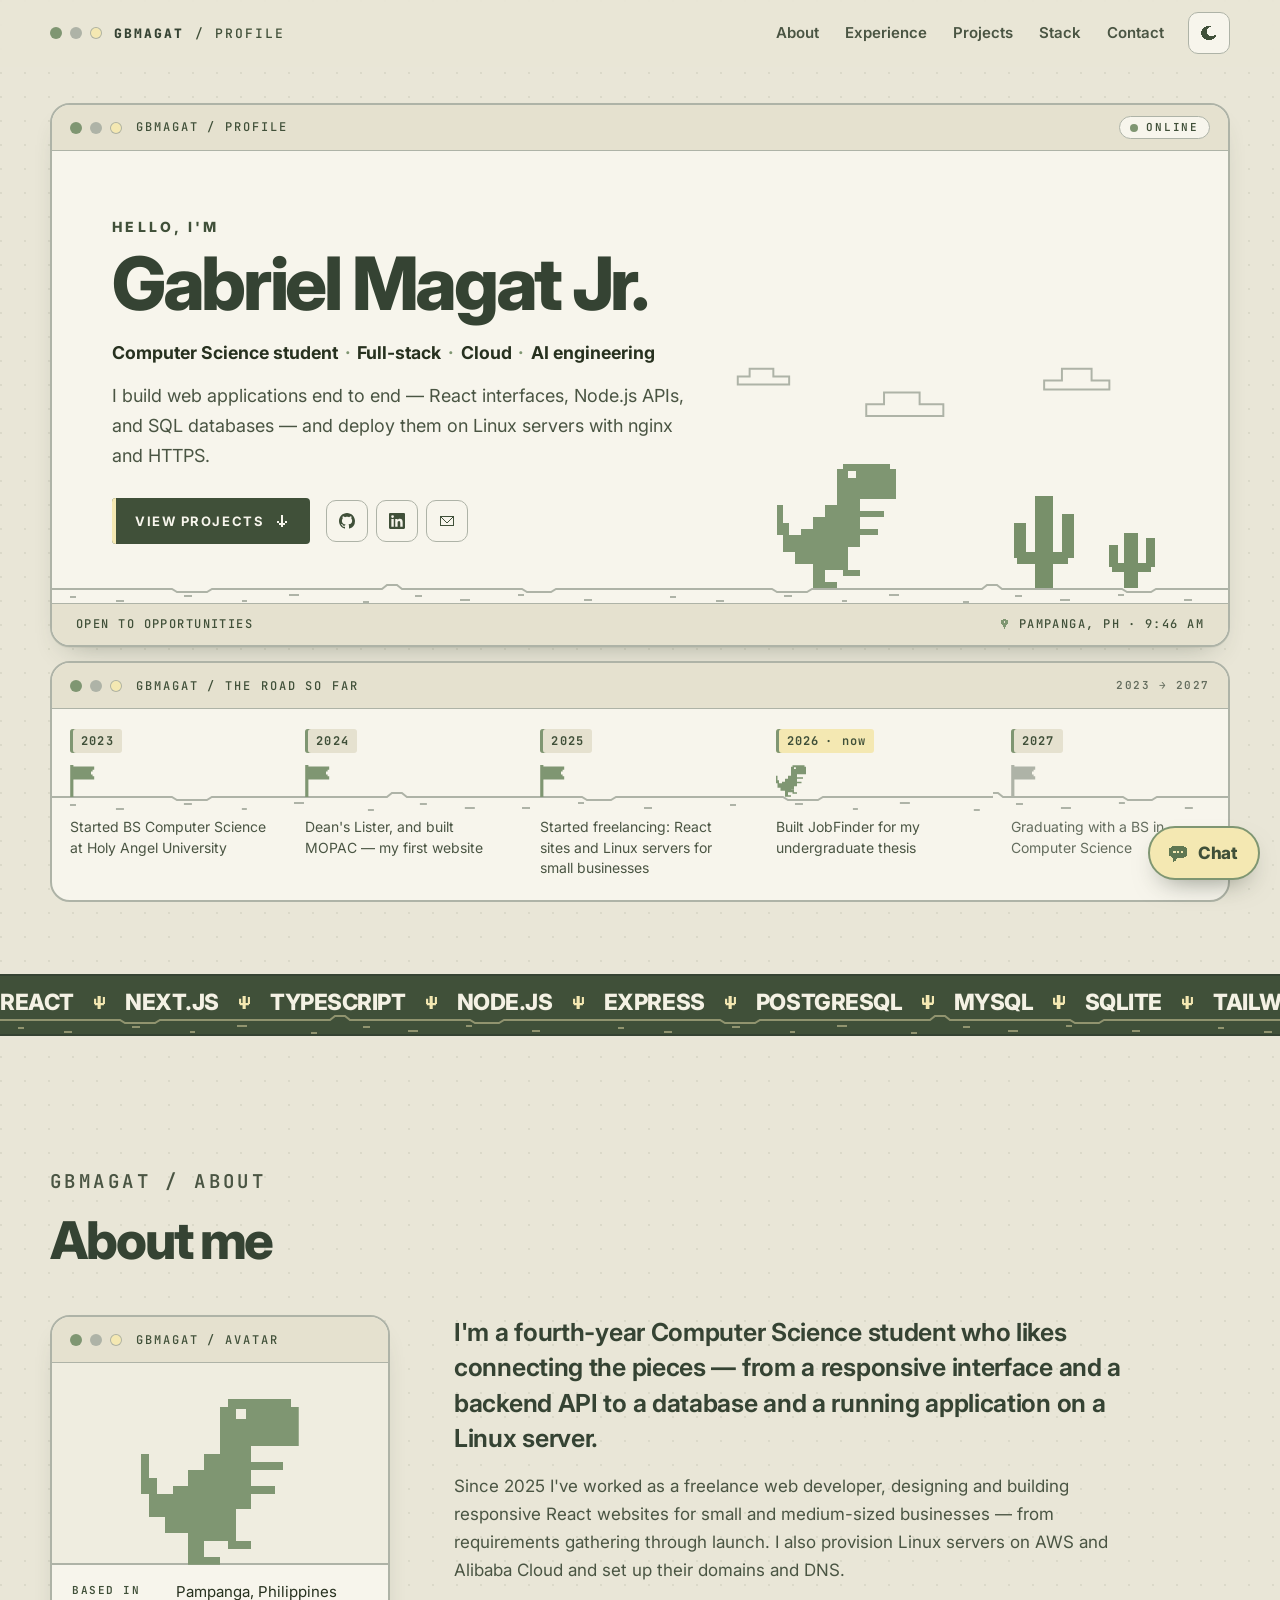
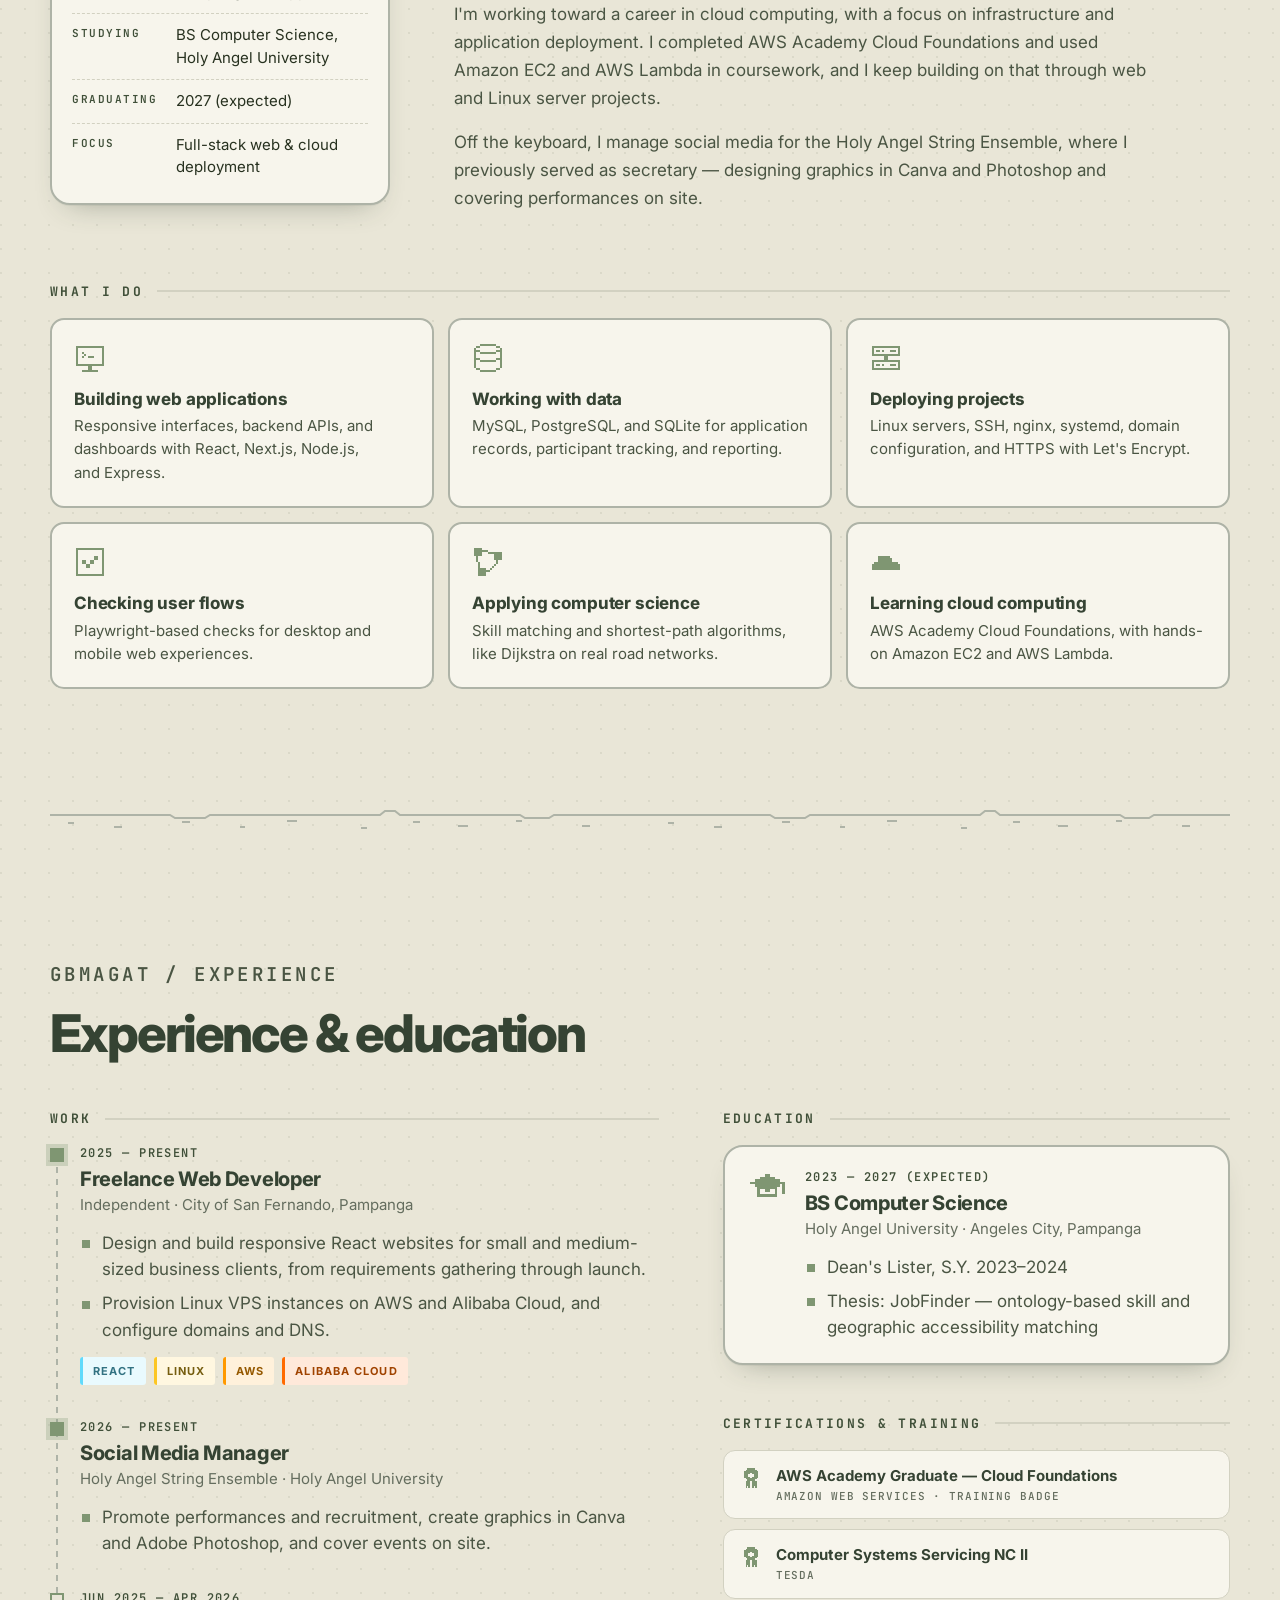
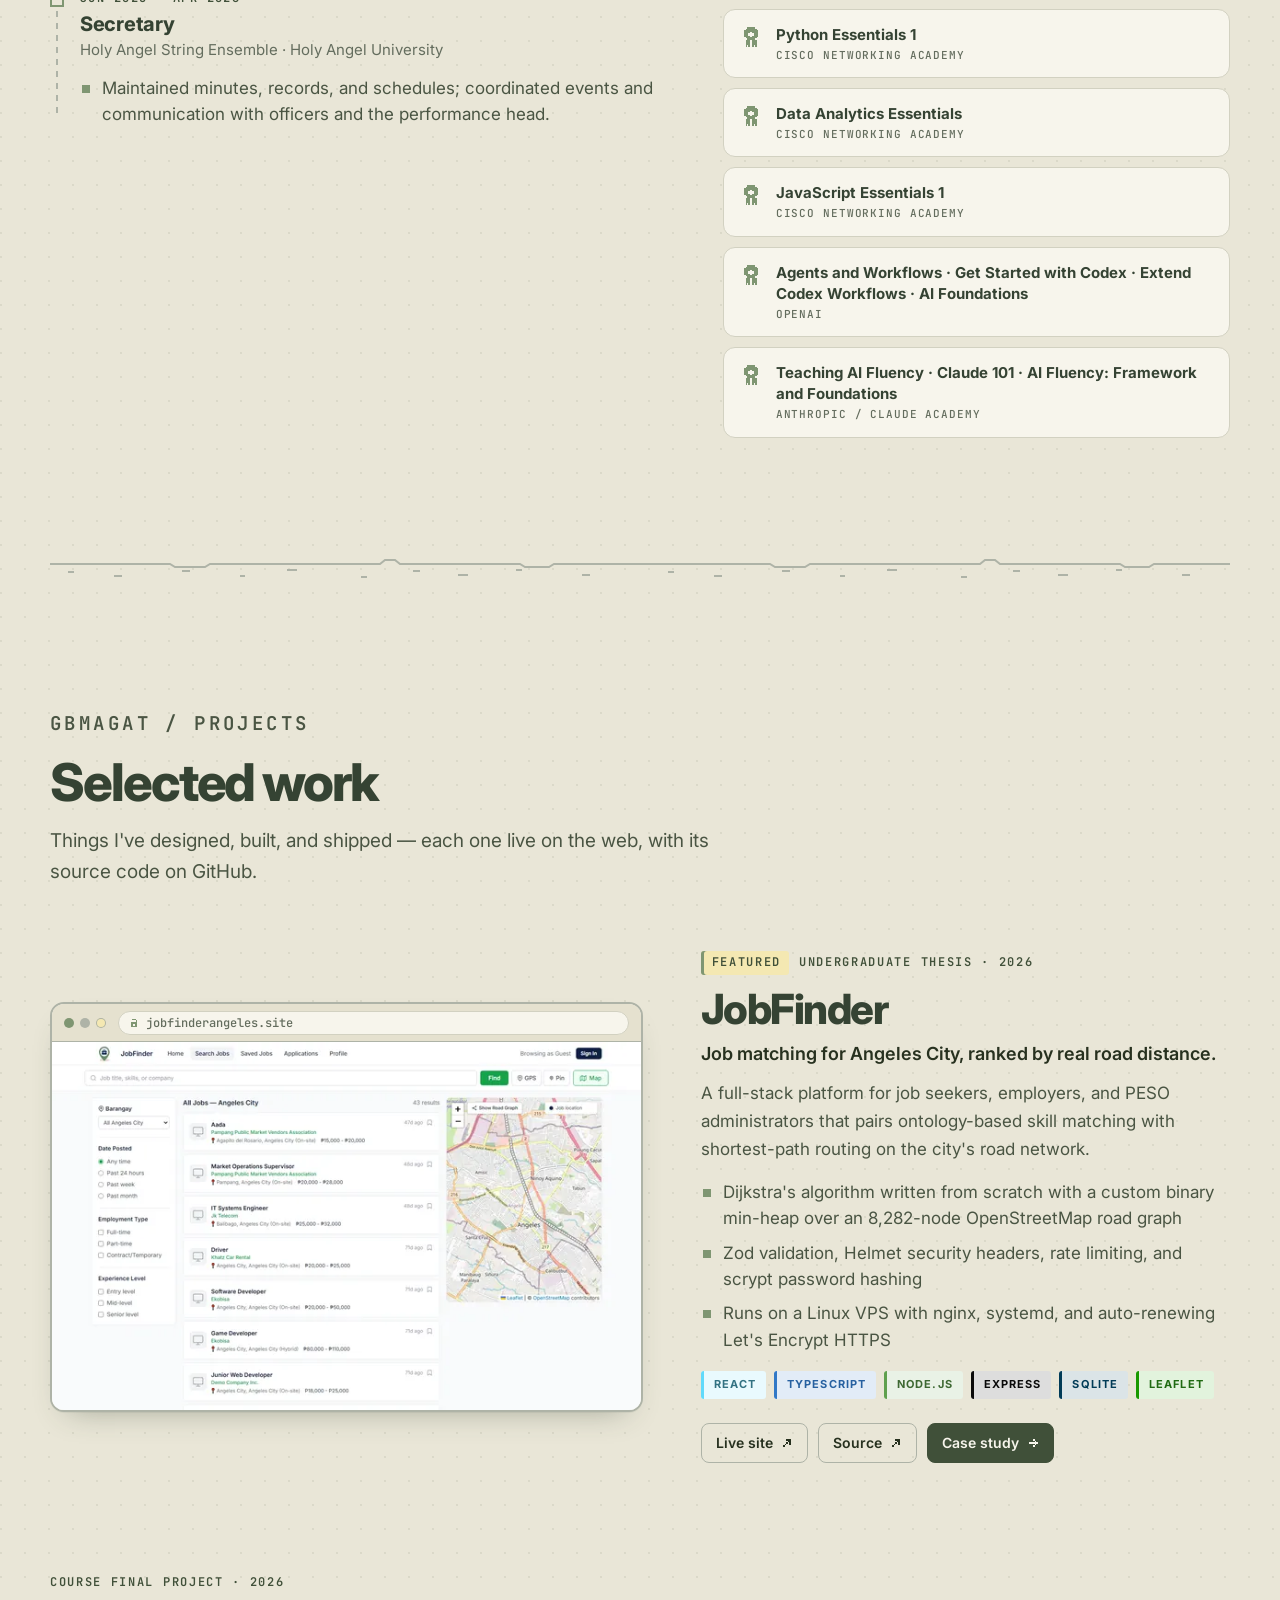
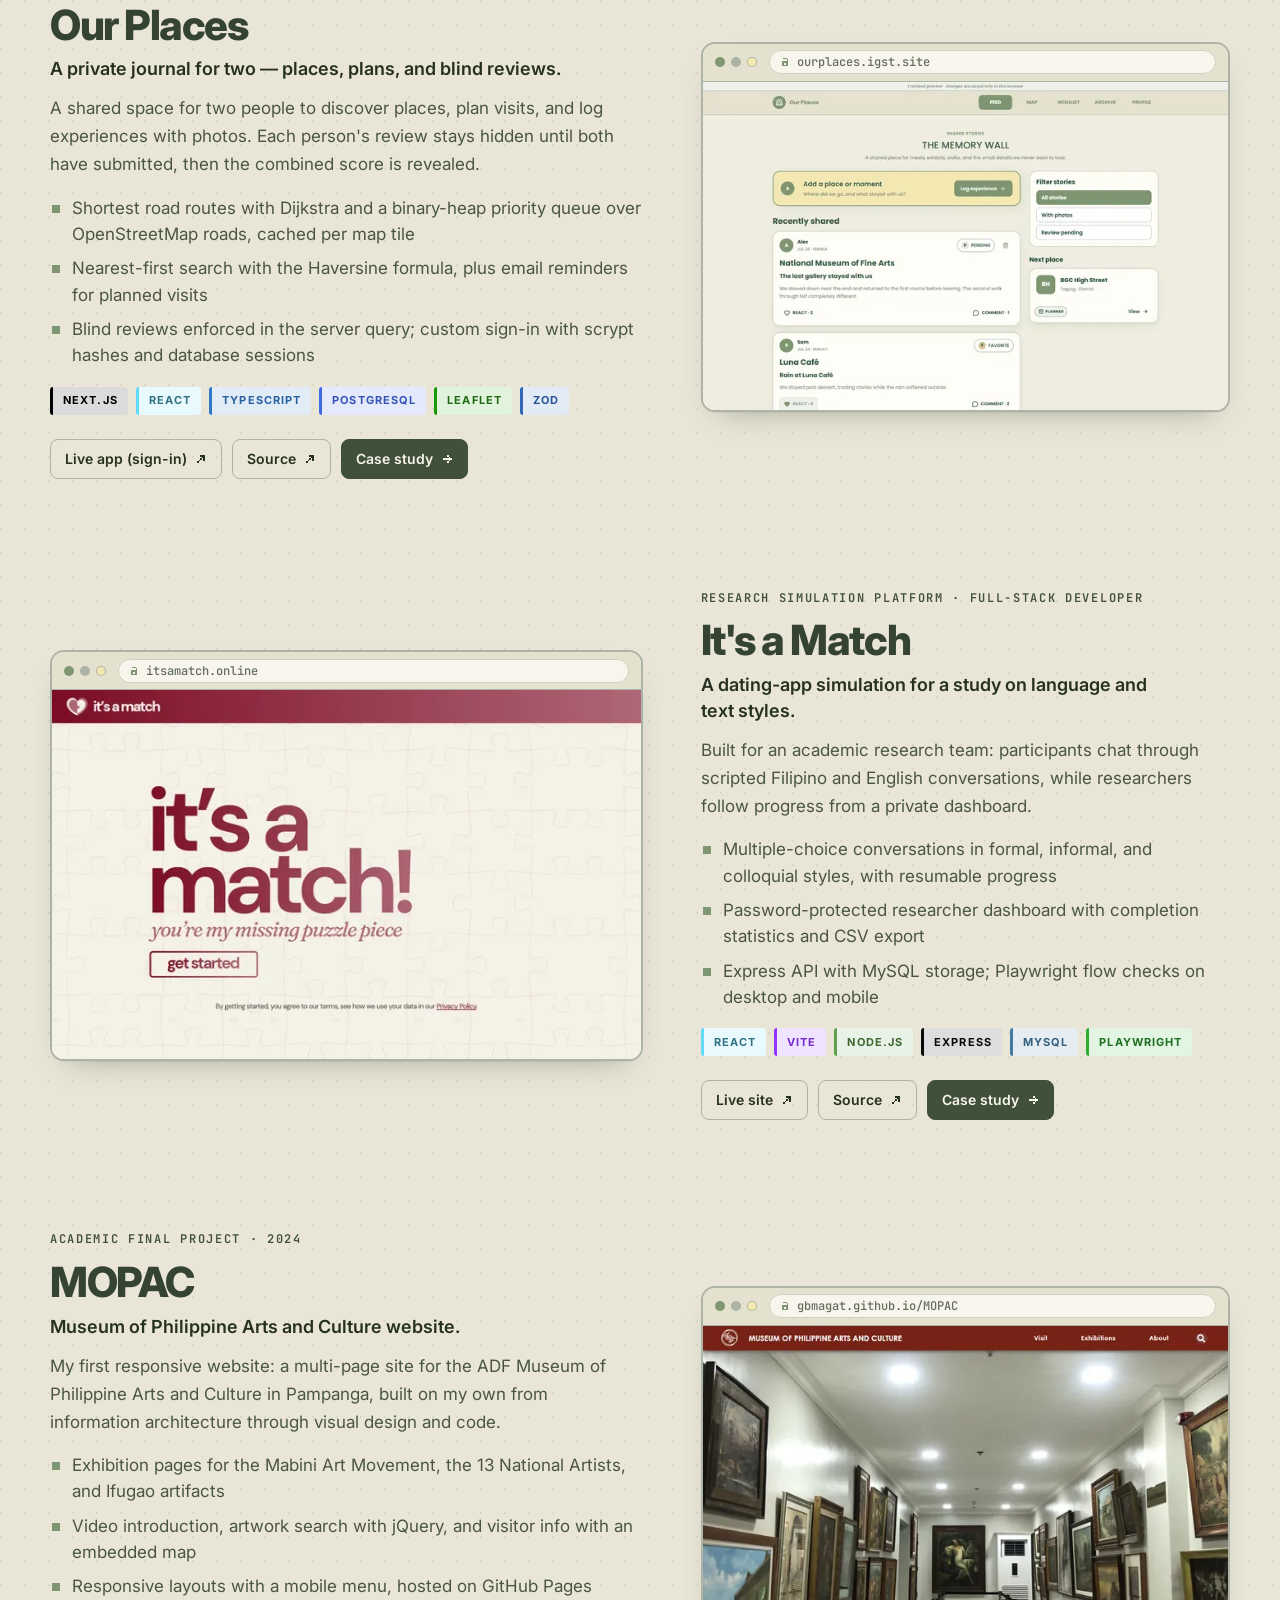
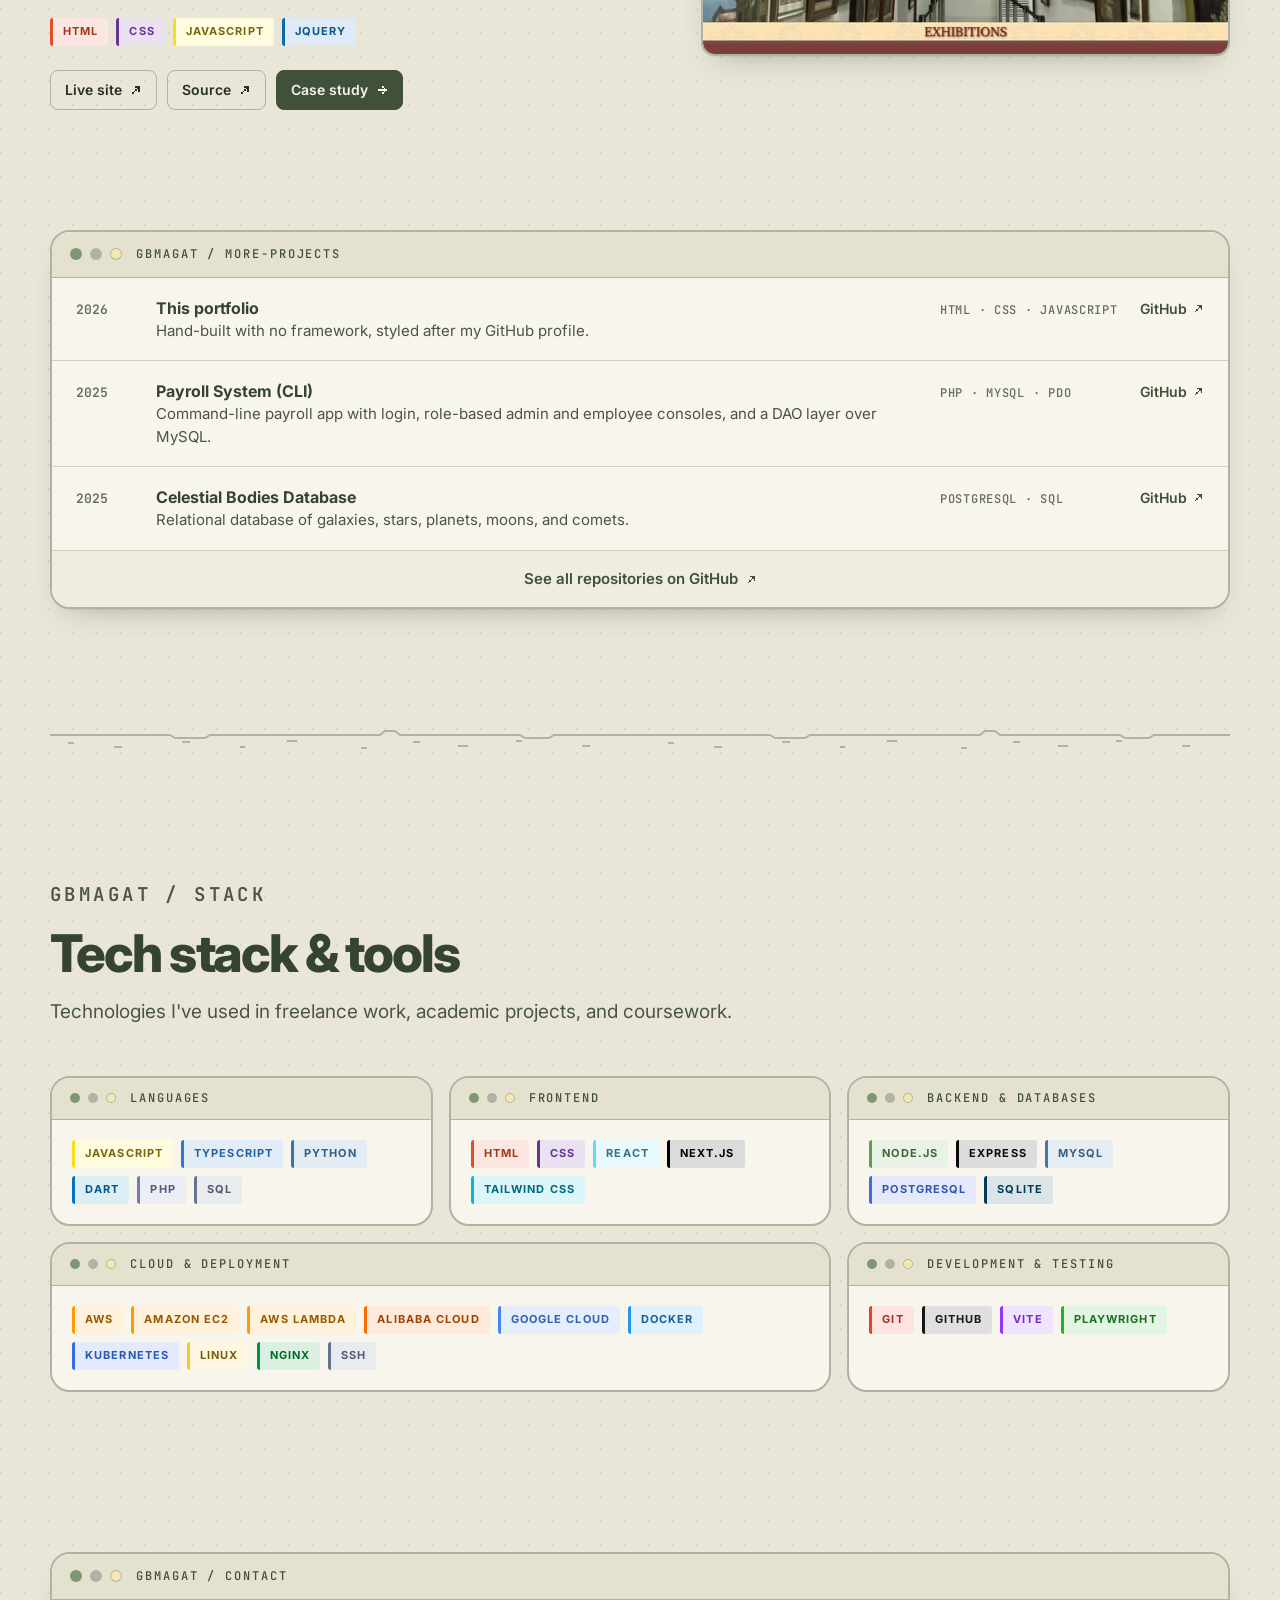
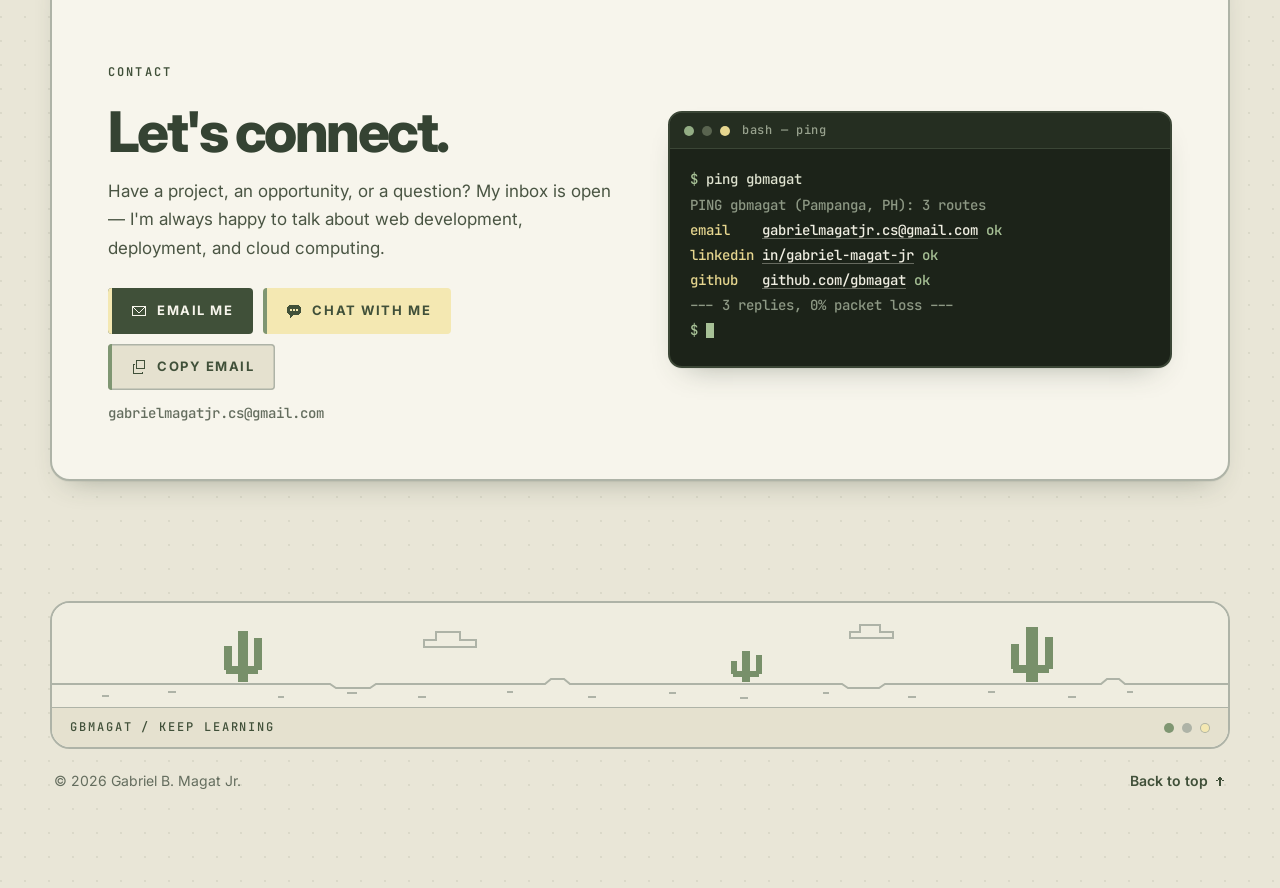
==== commit 1fc06c2d: "Add Python Essentials 1 to certifications" ====
--- a/index.html
+++ b/index.html
@@ -411,6 +411,10 @@
               <li class="cert" data-reveal>
                 <svg class="cert__icon" aria-hidden="true"><use href="#i-award"/></svg>
                 <div><b>Computer Systems Servicing NC II</b><span>TESDA</span></div>
+              </li>
+              <li class="cert" data-reveal>
+                <svg class="cert__icon" aria-hidden="true"><use href="#i-award"/></svg>
+                <div><b>Python Essentials 1</b><span>Cisco Networking Academy</span></div>
               </li>
               <li class="cert" data-reveal>
                 <svg class="cert__icon" aria-hidden="true"><use href="#i-award"/></svg>
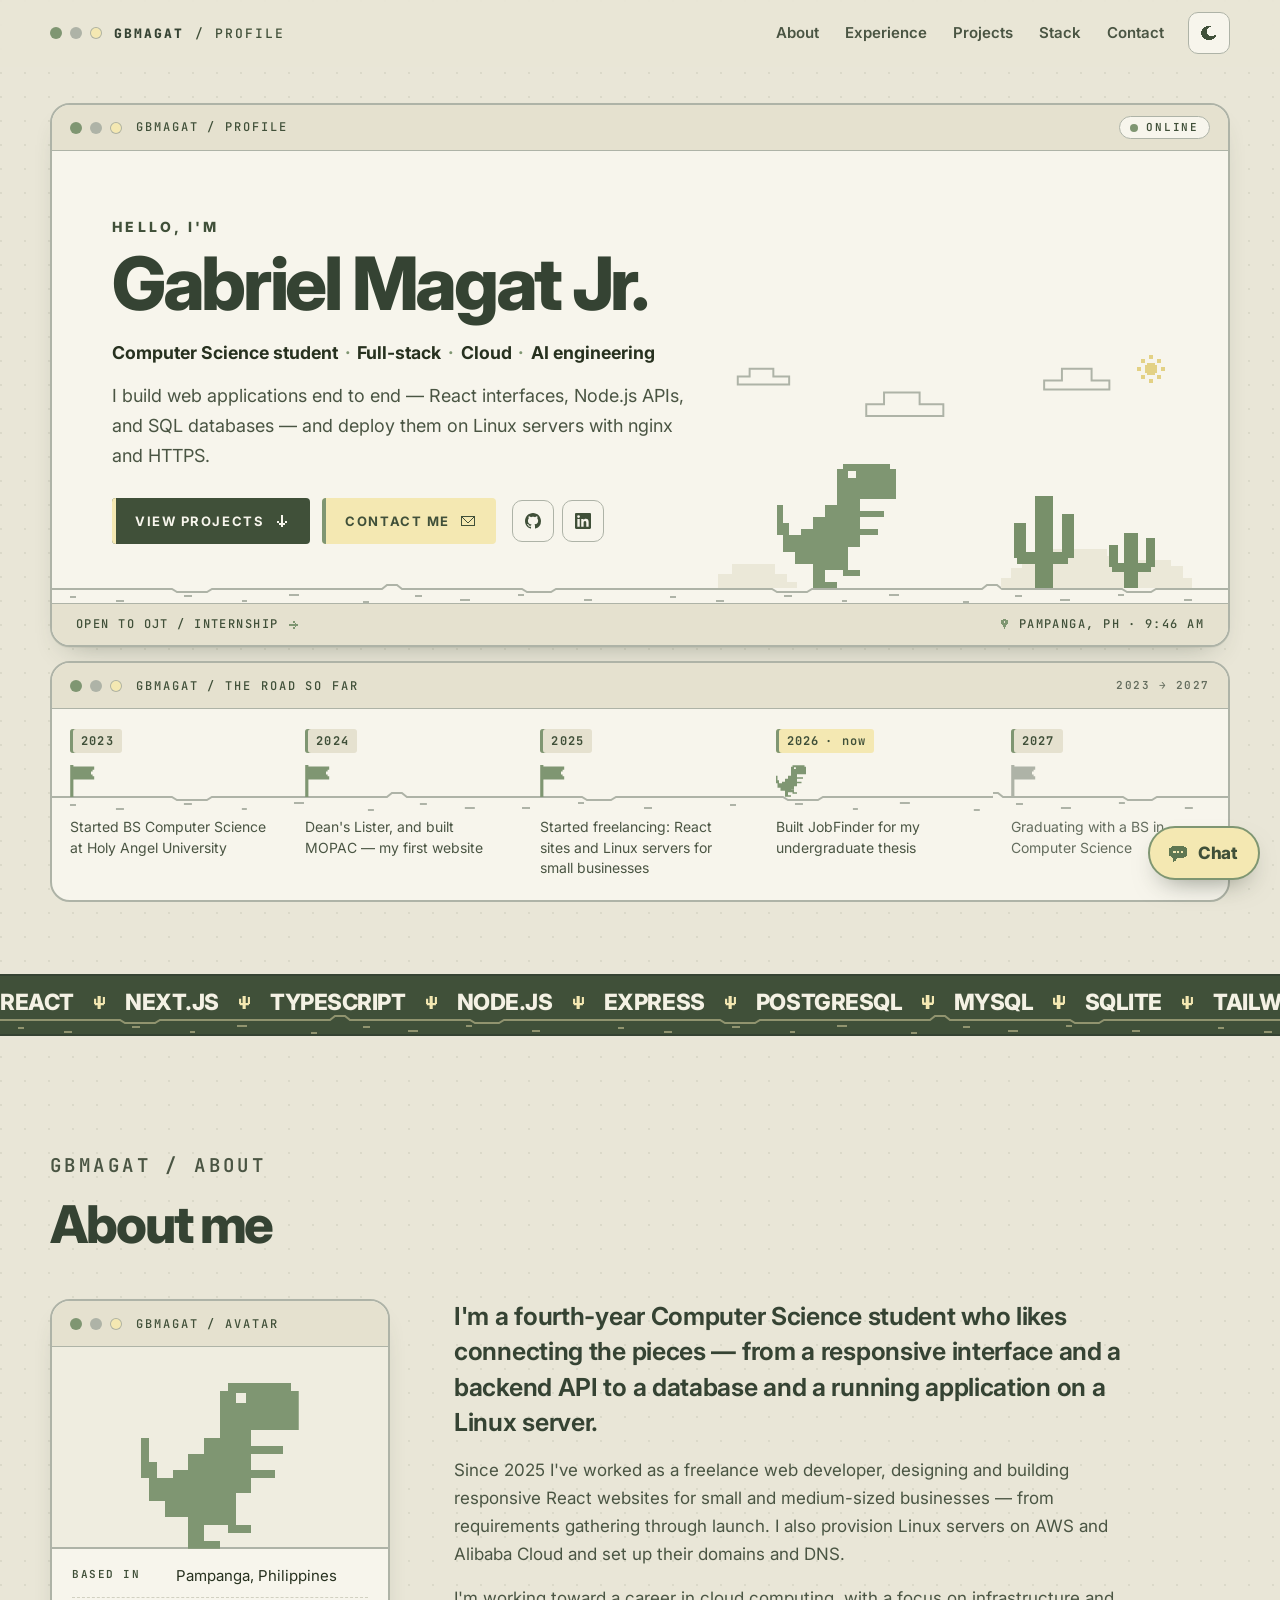
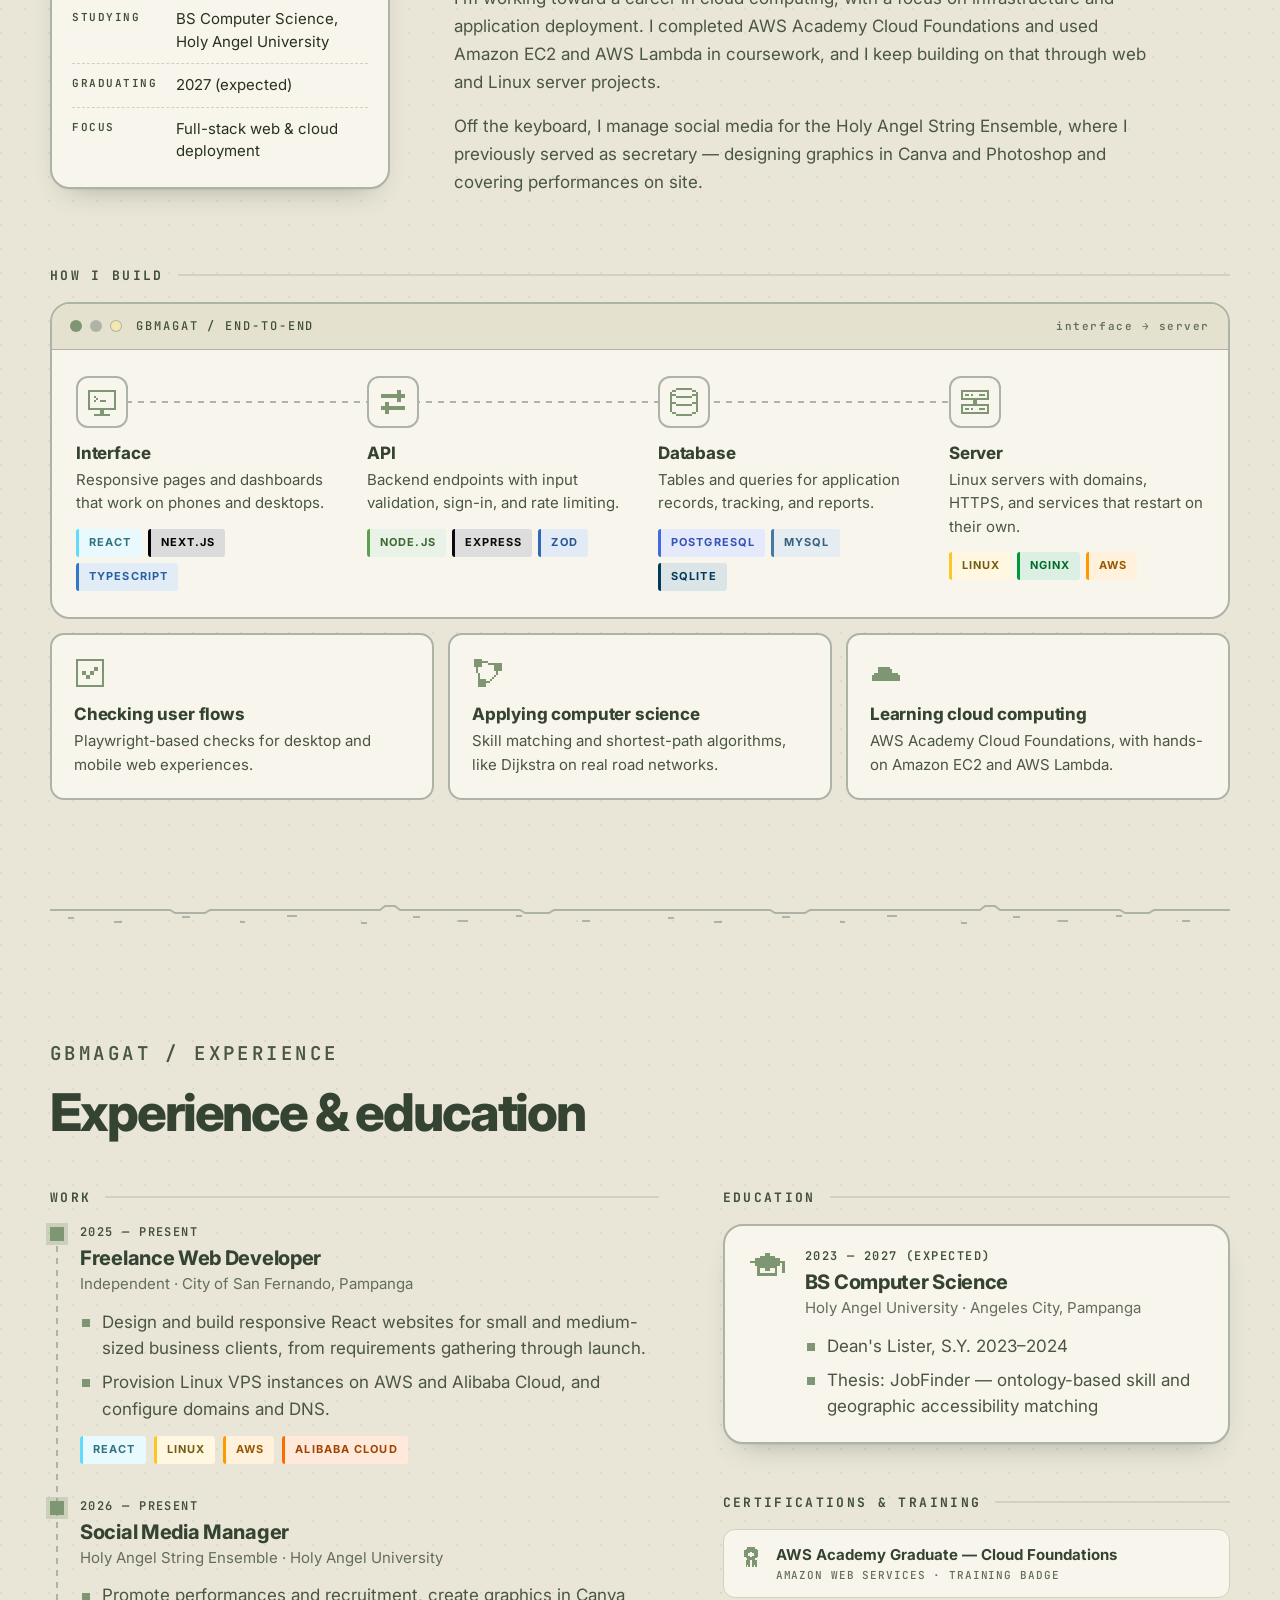
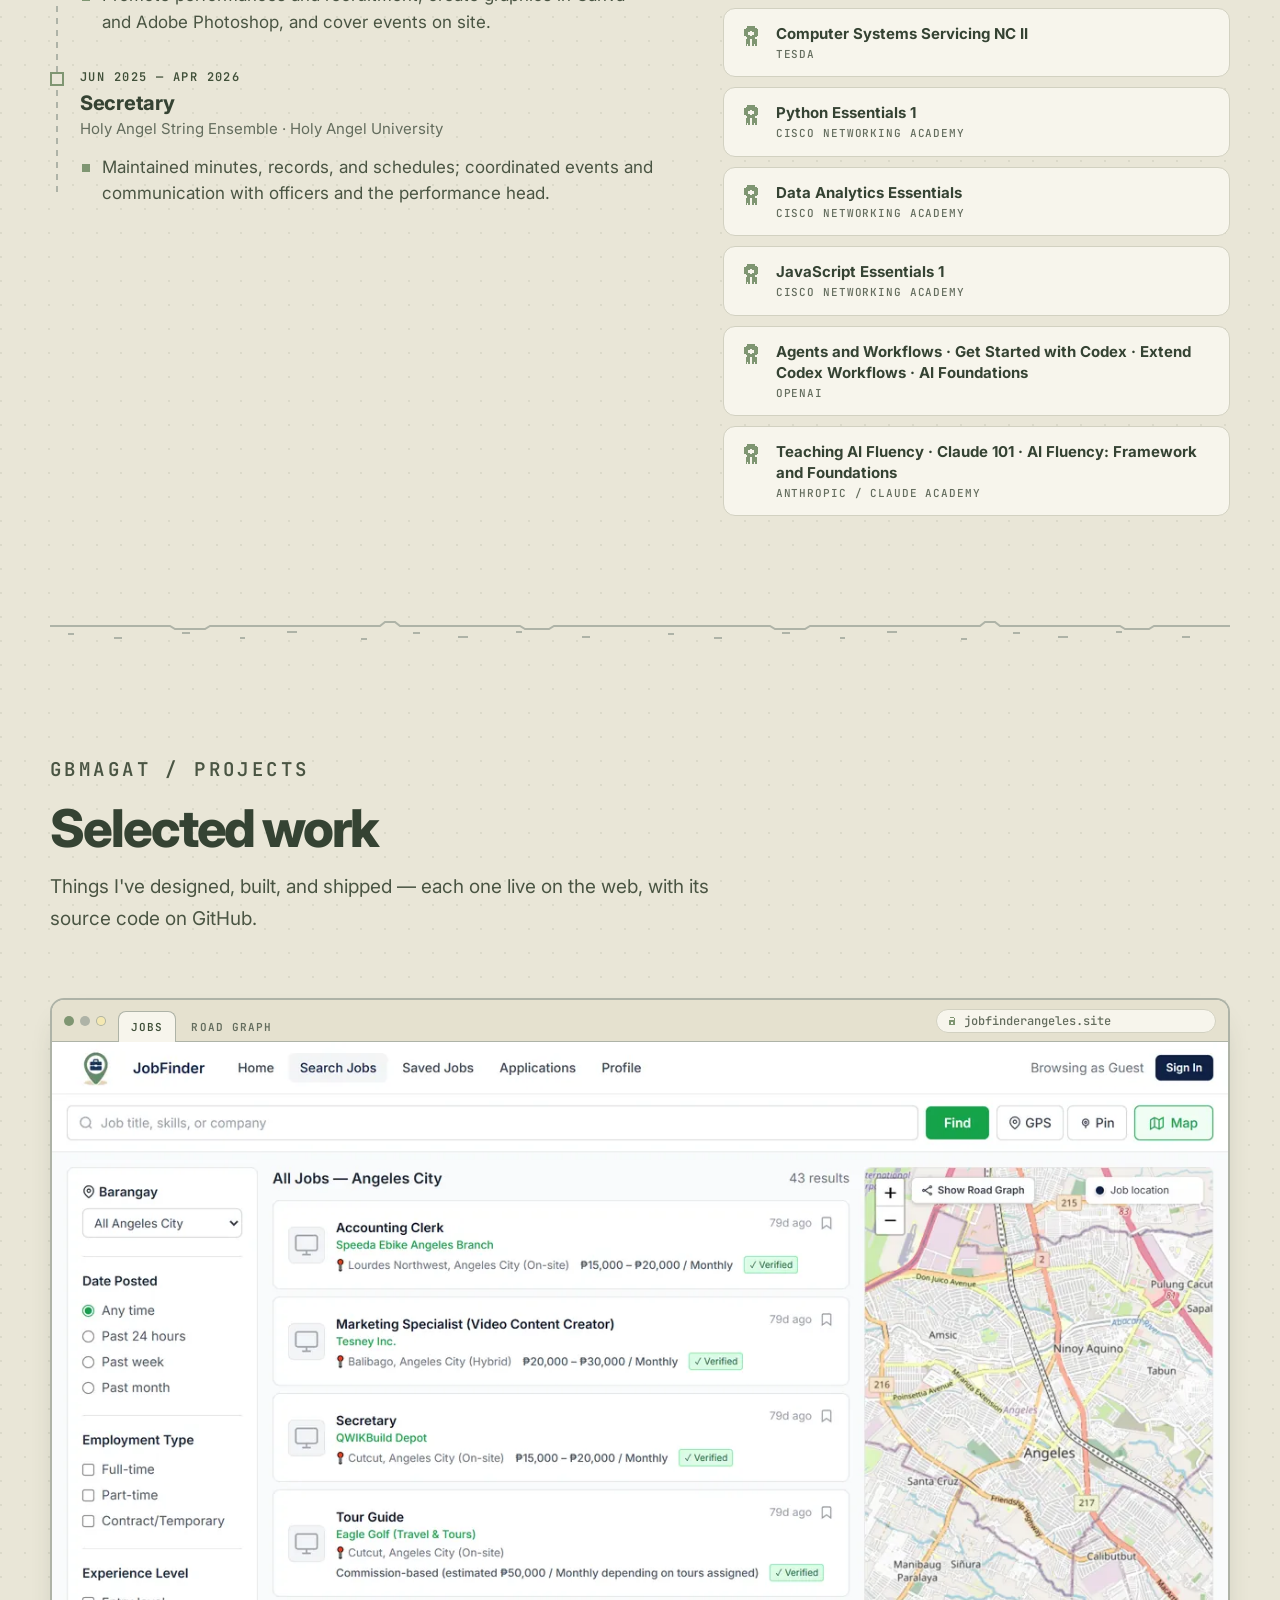
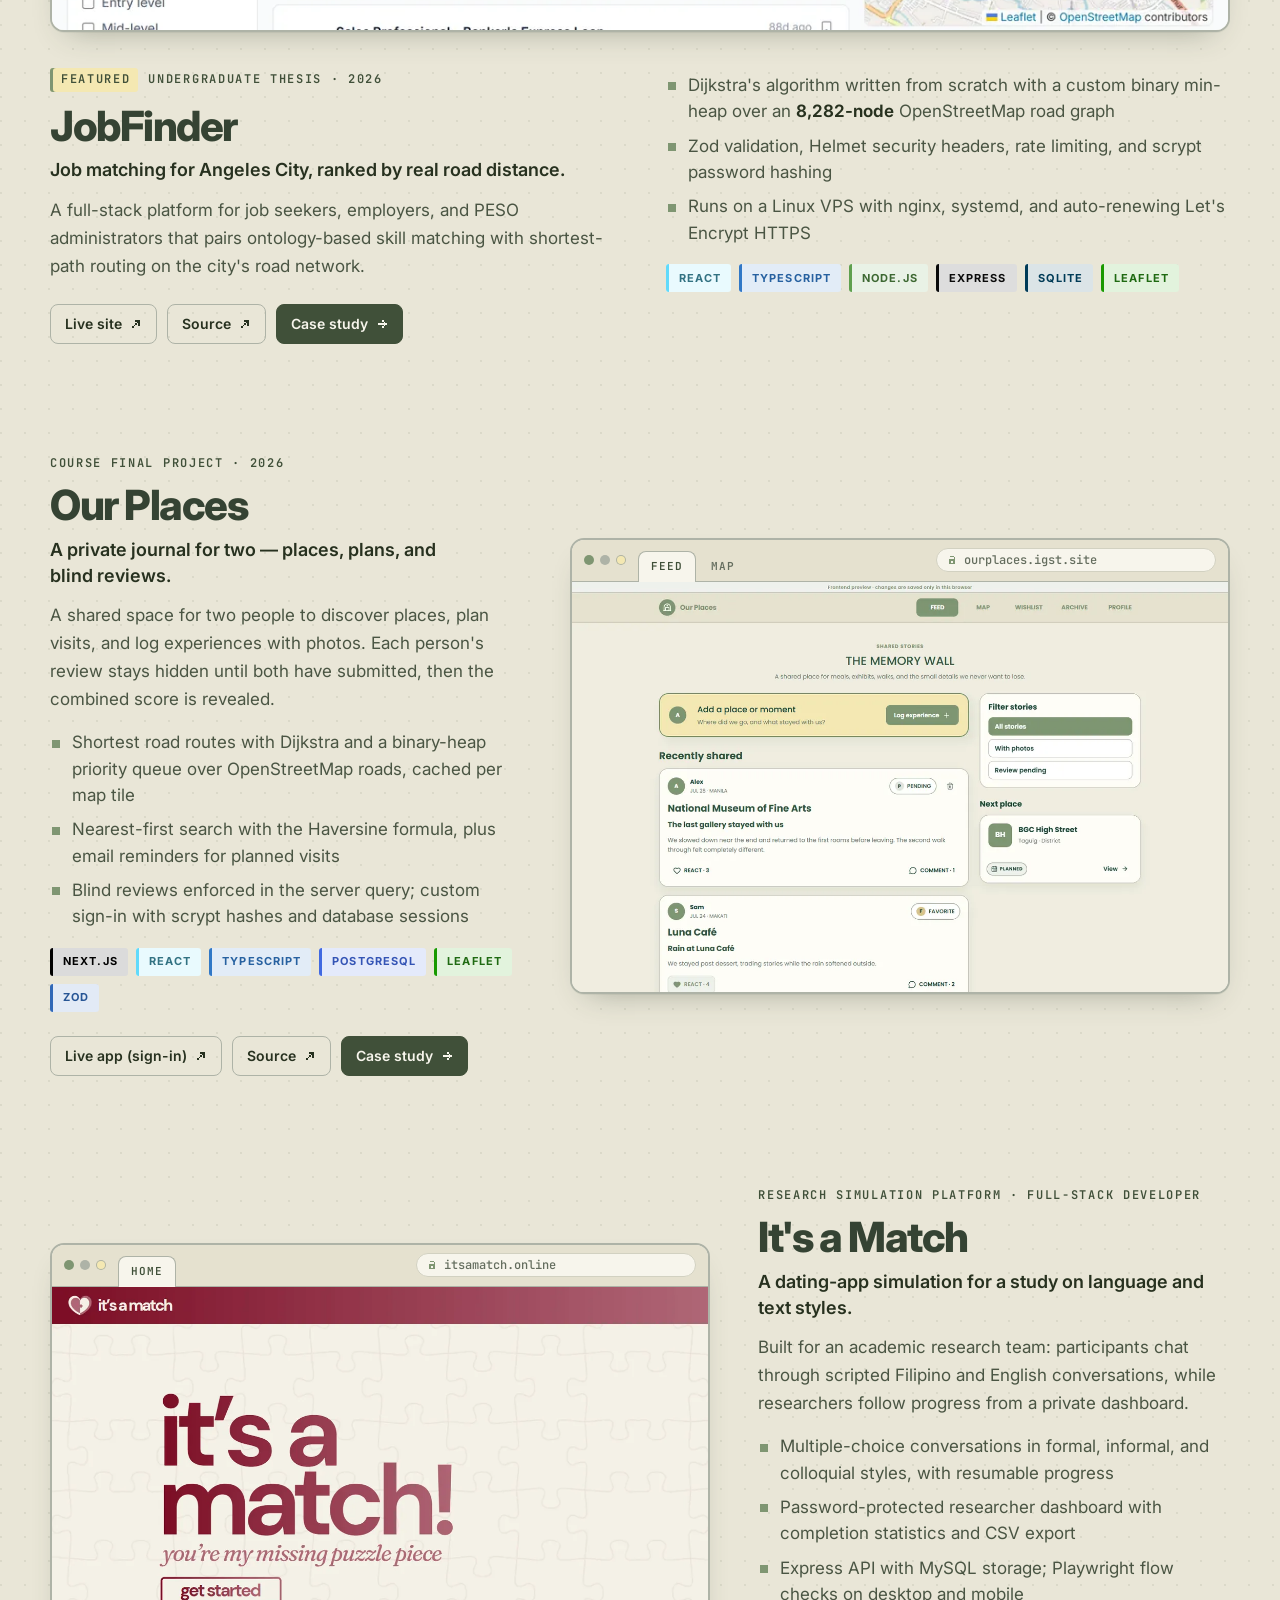
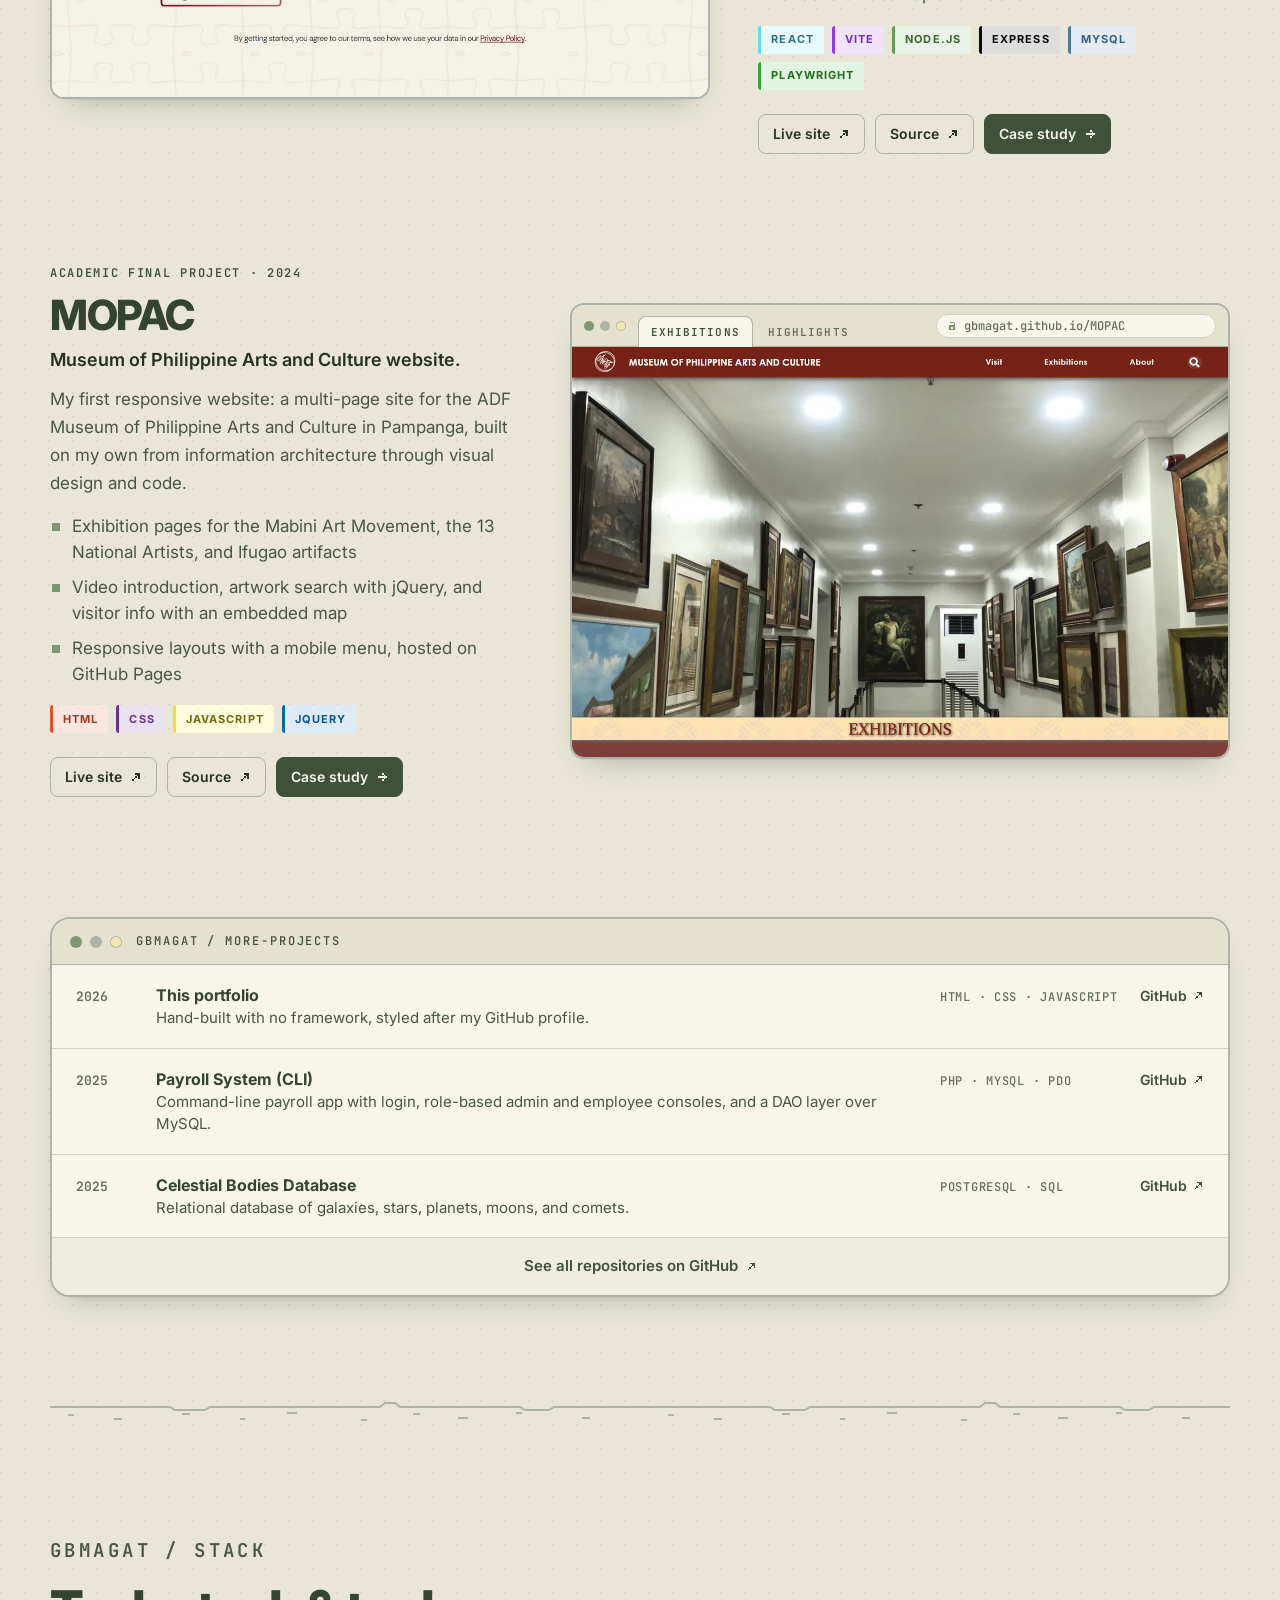
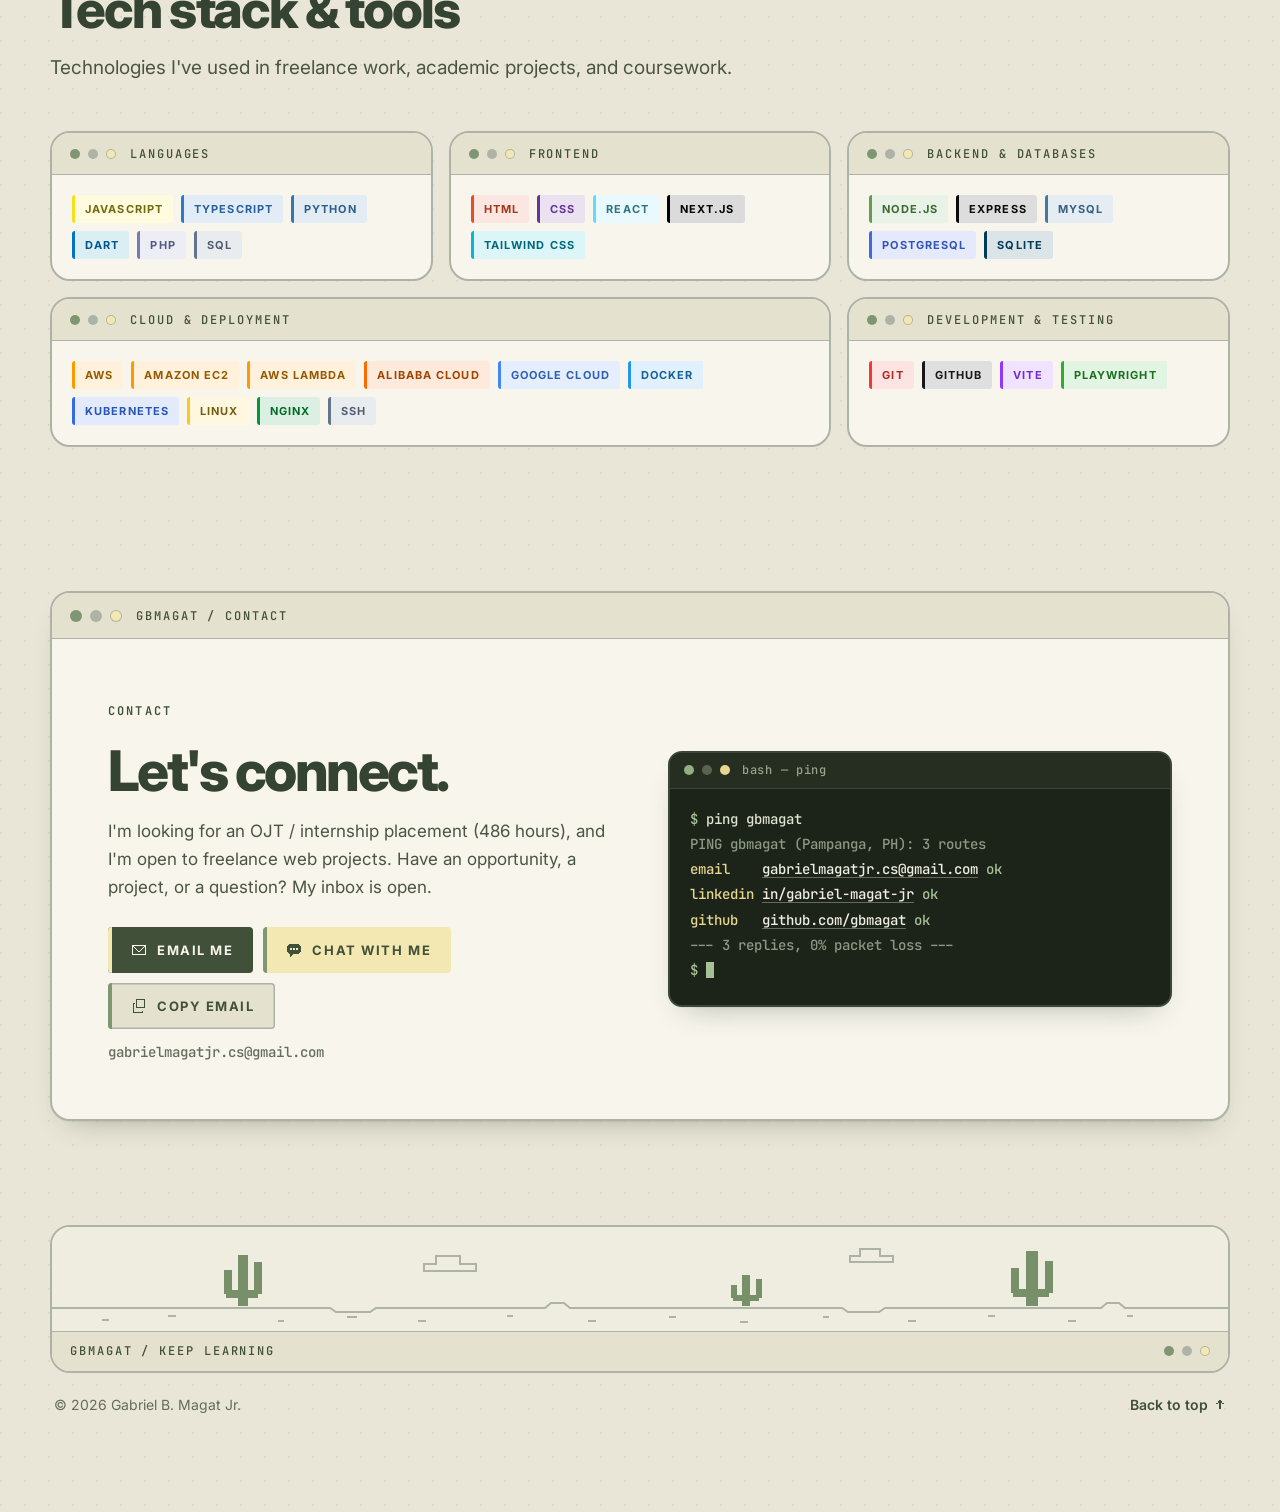
==== commit f0cc0a36: "Refresh the design: project showcase, build pipeline, livelier hero - Projects: larger screenshots i" ====
--- a/index.html
+++ b/index.html
@@ -28,7 +28,7 @@
   <link rel="preconnect" href="https://fonts.googleapis.com">
   <link rel="preconnect" href="https://fonts.gstatic.com" crossorigin>
   <link rel="stylesheet" href="https://fonts.googleapis.com/css2?family=Inter:opsz,wght@14..32,400..800&amp;family=JetBrains+Mono:wght@400..700&amp;display=swap">
-  <link rel="stylesheet" href="assets/css/main.css?v=10">
+  <link rel="stylesheet" href="assets/css/main.css?v=11">
 
   <!-- Apply the saved (or system) theme before the page paints -->
   <script>
@@ -42,7 +42,7 @@
       document.documentElement.classList.add('js');
     })();
   </script>
-  <script src="assets/js/main.js?v=10" defer></script>
+  <script src="assets/js/main.js?v=11" defer></script>
 
   <script type="application/ld+json">
   {
@@ -84,6 +84,7 @@
     <symbol id="i-checkbox" viewBox="0 0 16 16"><path fill-rule="evenodd" d="M1 1h14v14H1Z M2 2h12v12H2Z M4 7h2v2H4Z M6 9h2v2H6Z M8 7h2v2H8Z M10 5h2v2h-2Z"/></symbol>
     <symbol id="i-graph" viewBox="0 0 16 16"><path d="M1 1h4v4H1Z M11 3h4v4h-4Z M3 11h4v4H3Z M5 2h3v1H5Z M8 3h3v1H8Z M2 5h1v3H2Z M3 8h1v3H3Z M7 12h2v1H7Z M9 11h1v1H9Z M10 10h1v1h-1Z M11 9h1v1h-1Z M12 7h1v2h-1Z"/></symbol>
     <symbol id="i-cloud" viewBox="0 0 16 16"><path d="M4 5h6v1h1v2h3v1h1v3H1V9h1V8h2Z"/></symbol>
+    <symbol id="i-api" viewBox="0 0 16 16"><path d="M2 4h10v2H2Z M10 2h2v2h-2Z M12 4h2v2h-2Z M10 6h2v2h-2Z M4 10h10v2H4Z M4 8h2v2H4Z M2 10h2v2H2Z M4 12h2v2H4Z"/></symbol>
     <symbol id="i-music" viewBox="0 0 16 16"><path d="M6 2h8v2H6Z M6 4h1v7H6Z M13 4h1v6h-1Z M3 10h4v3H3Z M10 9h4v3h-4Z"/></symbol>
     <symbol id="i-cap" viewBox="0 0 16 16"><path d="M7 2h2v1H7Z M5 3h6v1H5Z M3 4h10v1H3Z M1 5h14v1H1Z M3 6h10v1H3Z M5 7h6v1H5Z M7 8h2v1H7Z M4 7h1v3h6V7h1v4H4Z M14 5h1v5h-1Z"/></symbol>
     <symbol id="i-award" viewBox="0 0 16 16"><path fill-rule="evenodd" d="M5 1h6v1h1v1h1v5h-1v1h-1v1H5V9H4V8H3V3h1V2h1Z M7 4h2v1h1v2H9v1H7V7H6V5h1Z M4 10h3v5H6v-1H5v1H4Z M9 10h3v5h-1v-1h-1v1H9Z"/></symbol>
@@ -122,6 +123,15 @@
           <svg class="icon i-close" aria-hidden="true"><use href="#i-close"/></svg>
         </button>
       </div>
+    </div>
+    <!-- Scroll progress: a tiny dino walks along the header's bottom edge as the page scrolls (main.js) -->
+    <div class="progress" data-progress aria-hidden="true">
+      <span class="progress__line"></span>
+      <svg class="progress__dino" viewBox="0 0 80 84" focusable="false">
+        <path fill-rule="evenodd" d="M44 0h32v4h4v20H56v8h16v4H56v8h12v4H56v8h-8v8h-8v8H24v-4H12v-8H4V48H0V28h4v12h4v8h8v-4h8v-8h8v-8h8V4h4Z M48 5h5v5h-5Z"/>
+        <path class="progress__legs progress__legs--a" d="M24 64h8v16h8v4H24Zm16 0h8v8h8v4H44v-4h-4Z"/>
+        <path class="progress__legs progress__legs--b" d="M24 64h8v8h8v4H28v-4h-4Zm16 0h8v16h8v4H40Z"/>
+      </svg>
     </div>
   </header>
 
@@ -150,10 +160,10 @@
               </p>
               <div class="hero__actions">
                 <a class="btn btn--primary" href="#projects">View projects <svg class="icon" aria-hidden="true"><use href="#i-arrow-down"/></svg></a>
+                <a class="btn btn--butter" href="#contact">Contact me <svg class="icon" aria-hidden="true"><use href="#i-mail"/></svg></a>
                 <ul class="socials" aria-label="Profiles">
                   <li><a class="icon-btn" href="https://github.com/gbmagat" target="_blank" rel="noopener" aria-label="GitHub (opens in a new tab)"><svg class="icon" aria-hidden="true"><use href="#i-github"/></svg></a></li>
                   <li><a class="icon-btn" href="https://www.linkedin.com/in/gabriel-magat-jr/" target="_blank" rel="noopener" aria-label="LinkedIn (opens in a new tab)"><svg class="icon" aria-hidden="true"><use href="#i-linkedin"/></svg></a></li>
-                  <li><a class="icon-btn" href="mailto:gabrielmagatjr.cs@gmail.com" aria-label="Email gabrielmagatjr.cs@gmail.com"><svg class="icon" aria-hidden="true"><use href="#i-mail"/></svg></a></li>
                 </ul>
               </div>
             </div>
@@ -161,6 +171,7 @@
             <div class="hero__scene">
               <button class="scene" type="button" data-dino aria-label="Say hi to the dinosaur">
                 <svg class="scene__svg" viewBox="0 0 480 250" aria-hidden="true" focusable="false">
+                  <use class="scene__sun" href="#i-sun" x="422" y="12" width="32" height="32"/>
                   <g class="scene__night">
                     <use class="scene__moon" href="#i-moon" x="424" y="12" width="30" height="30"/>
                     <g class="scene__stars">
@@ -174,19 +185,29 @@
                       <rect x="400" y="120" width="3" height="3"/>
                     </g>
                   </g>
-                  <g class="scene__clouds" fill="none" stroke-width="2">
-                    <path class="cloud cloud--a" d="M150 64h18v-12h36v12h24v12h-78Z"/>
-                    <path class="cloud cloud--b" d="M330 40h18v-12h30v12h18v9h-66Z"/>
-                    <path class="cloud cloud--c" d="M20 36h12v-8h24v8h16v8H20Z"/>
+                  <!-- Three layers shift a little with the pointer (main.js): far mesas, clouds, then cacti -->
+                  <g class="layer layer--far">
+                    <path class="scene__mesa" d="M286 250v-10h10v-10h12v-12h14v-8h72v8h10v10h14v-6h40v6h12v12h10v10Z"/>
+                    <path class="scene__mesa" d="M0 250v-14h14v-10h44v10h12v8h10v6Z"/>
                   </g>
-                  <g class="scene__cacti" shape-rendering="crispEdges" transform="translate(-75 101.5) scale(1.5)">
-                    <path d="M264 37h12v62h-12Zm-14 18h8v20h6v8h-12v-4h-2Zm32-6h8v30h-4v4h-10v-8h6Z"/>
-                    <path d="M324 62h9v37h-9Zm-10 8h6v12h4v6h-8v-3h-2Zm25-5h6v20h-3v3h-9v-6h6Z"/>
+                  <g class="layer layer--mid">
+                    <g class="scene__clouds" fill="none" stroke-width="2">
+                      <path class="cloud cloud--a" d="M150 64h18v-12h36v12h24v12h-78Z"/>
+                      <path class="cloud cloud--b" d="M330 40h18v-12h30v12h18v9h-66Z"/>
+                      <path class="cloud cloud--c" d="M20 36h12v-8h24v8h16v8H20Z"/>
+                    </g>
+                  </g>
+                  <g class="layer layer--near">
+                    <g class="scene__cacti" shape-rendering="crispEdges" transform="translate(-75 101.5) scale(1.5)">
+                      <path d="M264 37h12v62h-12Zm-14 18h8v20h6v8h-12v-4h-2Zm32-6h8v30h-4v4h-10v-8h6Z"/>
+                      <path d="M324 62h9v37h-9Zm-10 8h6v12h4v6h-8v-3h-2Zm25-5h6v20h-3v3h-9v-6h6Z"/>
+                    </g>
                   </g>
                   <g class="dino">
                     <g transform="translate(60 124) scale(1.5)" shape-rendering="crispEdges">
                       <path class="dino__body" d="M44 0h32v4h4v20H56v8h16v4H56v8h12v4H56v8h-8v8h-8v8H24v-4H12v-8H4V48H0V28h4v12h4v8h8v-4h8v-8h8v-8h8V4h4Z"/>
-                      <rect class="dino__eye" x="48" y="5" width="5" height="5"/>
+                      <!-- The eye follows the pointer by a pixel or two (main.js) -->
+                      <g class="dino__look"><rect class="dino__eye" x="48" y="5" width="5" height="5"/></g>
                       <path class="dino__body" d="M24 64h8v16h8v4H24Zm16 0h8v8h8v4H44v-4h-4Z"/>
                     </g>
                   </g>
@@ -199,7 +220,7 @@
           </div>
 
           <div class="hero__status">
-            <span>Open to opportunities</span>
+            <a class="hero__open" href="#contact">Open to OJT / internship <svg class="icon" aria-hidden="true"><use href="#i-arrow-right"/></svg></a>
             <span class="hero__where"><svg class="icon" aria-hidden="true"><use href="#i-pin"/></svg> Pampanga, PH · <span data-local-time>PHT</span></span>
           </div>
         </div>
@@ -301,23 +322,58 @@
           </div>
         </div>
 
-        <h3 class="subhead" data-reveal>What I do</h3>
+        <h3 class="subhead" data-reveal>How I build</h3>
+        <!-- One request's path through the stack. The moving dot is decorative (CSS). -->
+        <div class="window pipe" data-reveal>
+          <div class="window__bar">
+            <span class="dots" aria-hidden="true"><i></i><i></i><i></i></span>
+            <span class="window__title">gbmagat / end-to-end</span>
+            <span class="road__range" aria-hidden="true">interface → server</span>
+          </div>
+          <ol class="pipe__steps">
+            <li class="pipe__step">
+              <span class="pipe__node" aria-hidden="true"><svg class="pipe__icon"><use href="#i-monitor"/></svg></span>
+              <h4>Interface</h4>
+              <p>Responsive pages and dashboards that work on phones and desktops.</p>
+              <ul class="badges" aria-label="Tools">
+                <li class="badge b-react">React</li>
+                <li class="badge b-nextjs">Next.js</li>
+                <li class="badge b-typescript">TypeScript</li>
+              </ul>
+            </li>
+            <li class="pipe__step">
+              <span class="pipe__node" aria-hidden="true"><svg class="pipe__icon"><use href="#i-api"/></svg></span>
+              <h4>API</h4>
+              <p>Backend endpoints with input validation, sign-in, and rate limiting.</p>
+              <ul class="badges" aria-label="Tools">
+                <li class="badge b-node">Node.js</li>
+                <li class="badge b-express">Express</li>
+                <li class="badge b-zod">Zod</li>
+              </ul>
+            </li>
+            <li class="pipe__step">
+              <span class="pipe__node" aria-hidden="true"><svg class="pipe__icon"><use href="#i-database"/></svg></span>
+              <h4>Database</h4>
+              <p>Tables and queries for application records, tracking, and reports.</p>
+              <ul class="badges" aria-label="Tools">
+                <li class="badge b-postgresql">PostgreSQL</li>
+                <li class="badge b-mysql">MySQL</li>
+                <li class="badge b-sqlite">SQLite</li>
+              </ul>
+            </li>
+            <li class="pipe__step">
+              <span class="pipe__node" aria-hidden="true"><svg class="pipe__icon"><use href="#i-server"/></svg></span>
+              <h4>Server</h4>
+              <p>Linux servers with domains, HTTPS, and services that restart on their own.</p>
+              <ul class="badges" aria-label="Tools">
+                <li class="badge b-linux">Linux</li>
+                <li class="badge b-nginx">Nginx</li>
+                <li class="badge b-aws">AWS</li>
+              </ul>
+            </li>
+          </ol>
+        </div>
         <ul class="caps">
-          <li class="cap" data-reveal>
-            <svg class="cap__icon" aria-hidden="true"><use href="#i-monitor"/></svg>
-            <h4>Building web applications</h4>
-            <p>Responsive interfaces, backend APIs, and dashboards with React, Next.js, Node.js, and Express.</p>
-          </li>
-          <li class="cap" data-reveal>
-            <svg class="cap__icon" aria-hidden="true"><use href="#i-database"/></svg>
-            <h4>Working with data</h4>
-            <p>MySQL, PostgreSQL, and SQLite for application records, participant tracking, and reporting.</p>
-          </li>
-          <li class="cap" data-reveal>
-            <svg class="cap__icon" aria-hidden="true"><use href="#i-server"/></svg>
-            <h4>Deploying projects</h4>
-            <p>Linux servers, SSH, nginx, systemd, domain configuration, and HTTPS with Let's Encrypt.</p>
-          </li>
           <li class="cap" data-reveal>
             <svg class="cap__icon" aria-hidden="true"><use href="#i-checkbox"/></svg>
             <h4>Checking user flows</h4>
@@ -452,48 +508,67 @@
         <div class="projects">
           <!-- JobFinder -->
           <article class="project project--featured" id="jobfinder" data-reveal>
-            <button class="project__media browser" type="button" data-open="case-jobfinder" aria-label="Open the JobFinder case study">
-              <span class="browser__bar" aria-hidden="true">
-                <span class="dots"><i></i><i></i><i></i></span>
-                <span class="browser__url"><svg class="icon" aria-hidden="true"><use href="#i-lock"/></svg>jobfinderangeles.site</span>
-              </span>
-              <img class="browser__shot" src="assets/img/projects/jobfinder-search-1280.webp" srcset="assets/img/projects/jobfinder-search-640.webp 640w, assets/img/projects/jobfinder-search-1280.webp 1280w" sizes="(min-width: 960px) 620px, 100vw" width="1280" height="800" loading="lazy" decoding="async" alt="JobFinder's search page: job listings in Angeles City beside an OpenStreetMap map.">
-            </button>
+            <!-- Browser frame: the tabs switch screenshots (main.js); the picture opens the case study -->
+            <div class="project__media browser" data-shots>
+              <div class="browser__bar">
+                <span class="dots" aria-hidden="true"><i></i><i></i><i></i></span>
+                <div class="browser__tabs" role="group" aria-label="JobFinder screenshots">
+                  <button class="browser__tab" type="button" aria-pressed="true">Jobs</button>
+                  <button class="browser__tab" type="button" aria-pressed="false" data-src="assets/img/projects/jobfinder-roadgraph-1280.webp" data-srcset="assets/img/projects/jobfinder-roadgraph-640.webp 640w, assets/img/projects/jobfinder-roadgraph-1280.webp 1280w, assets/img/projects/jobfinder-roadgraph-1920.webp 1920w">Road graph</button>
+                </div>
+                <span class="browser__url" aria-hidden="true"><svg class="icon" aria-hidden="true"><use href="#i-lock"/></svg>jobfinderangeles.site</span>
+              </div>
+              <button class="browser__view" type="button" data-open="case-jobfinder" aria-label="Open the JobFinder case study">
+                <img class="browser__shot is-active" src="assets/img/projects/jobfinder-jobs-1280.webp" srcset="assets/img/projects/jobfinder-jobs-640.webp 640w, assets/img/projects/jobfinder-jobs-1280.webp 1280w, assets/img/projects/jobfinder-jobs-1920.webp 1920w" sizes="(min-width: 1260px) 1176px, calc(100vw - 36px)" width="1280" height="800" loading="lazy" decoding="async" alt="JobFinder's job list for Angeles City beside an OpenStreetMap map.">
+                <span class="browser__cta" aria-hidden="true">Case study <svg class="icon" aria-hidden="true"><use href="#i-arrow-right"/></svg></span>
+              </button>
+            </div>
             <div class="project__body">
-              <p class="project__kicker"><span class="tag">Featured</span> Undergraduate thesis · 2026</p>
-              <h3 class="project__title">JobFinder</h3>
-              <p class="project__subtitle">Job matching for Angeles City, ranked by real road distance.</p>
-              <p class="project__desc">A full-stack platform for job seekers, employers, and PESO administrators that pairs ontology-based skill matching with shortest-path routing on the city's road network.</p>
-              <ul class="points">
-                <li>Dijkstra's algorithm written from scratch with a custom binary min-heap over an 8,282-node OpenStreetMap road graph</li>
-                <li>Zod validation, Helmet security headers, rate limiting, and scrypt password hashing</li>
-                <li>Runs on a Linux VPS with nginx, systemd, and auto-renewing Let's Encrypt HTTPS</li>
-              </ul>
-              <ul class="badges" aria-label="Built with">
-                <li class="badge b-react">React</li>
-                <li class="badge b-typescript">TypeScript</li>
-                <li class="badge b-node">Node.js</li>
-                <li class="badge b-express">Express</li>
-                <li class="badge b-sqlite">SQLite</li>
-                <li class="badge b-leaflet">Leaflet</li>
-              </ul>
-              <div class="project__links">
-                <a class="link-btn" href="https://jobfinderangeles.site/" target="_blank" rel="noopener">Live site <svg class="icon" aria-hidden="true"><use href="#i-arrow-ne"/></svg></a>
-                <a class="link-btn" href="https://github.com/gbmagat/JOBFINDER-THESIS" target="_blank" rel="noopener">Source <svg class="icon" aria-hidden="true"><use href="#i-arrow-ne"/></svg></a>
-                <button class="link-btn link-btn--strong" type="button" data-open="case-jobfinder">Case study <svg class="icon" aria-hidden="true"><use href="#i-arrow-right"/></svg></button>
+              <div class="project__intro">
+                <p class="project__kicker"><span class="tag">Featured</span> Undergraduate thesis · 2026</p>
+                <h3 class="project__title">JobFinder</h3>
+                <p class="project__subtitle">Job matching for Angeles City, ranked by real road distance.</p>
+                <p class="project__desc">A full-stack platform for job seekers, employers, and PESO administrators that pairs ontology-based skill matching with shortest-path routing on the city's road network.</p>
+                <div class="project__links">
+                  <a class="link-btn" href="https://jobfinderangeles.site/" target="_blank" rel="noopener">Live site <svg class="icon" aria-hidden="true"><use href="#i-arrow-ne"/></svg></a>
+                  <a class="link-btn" href="https://github.com/gbmagat/JOBFINDER-THESIS" target="_blank" rel="noopener">Source <svg class="icon" aria-hidden="true"><use href="#i-arrow-ne"/></svg></a>
+                  <button class="link-btn link-btn--strong" type="button" data-open="case-jobfinder">Case study <svg class="icon" aria-hidden="true"><use href="#i-arrow-right"/></svg></button>
+                </div>
+              </div>
+              <div class="project__detail">
+                <ul class="points">
+                  <li>Dijkstra's algorithm written from scratch with a custom binary min-heap over an <b>8,282-node</b> OpenStreetMap road graph</li>
+                  <li>Zod validation, Helmet security headers, rate limiting, and scrypt password hashing</li>
+                  <li>Runs on a Linux VPS with nginx, systemd, and auto-renewing Let's Encrypt HTTPS</li>
+                </ul>
+                <ul class="badges" aria-label="Built with">
+                  <li class="badge b-react">React</li>
+                  <li class="badge b-typescript">TypeScript</li>
+                  <li class="badge b-node">Node.js</li>
+                  <li class="badge b-express">Express</li>
+                  <li class="badge b-sqlite">SQLite</li>
+                  <li class="badge b-leaflet">Leaflet</li>
+                </ul>
               </div>
             </div>
           </article>
 
           <!-- Our Places -->
           <article class="project" id="our-places" data-reveal>
-            <button class="project__media browser" type="button" data-open="case-ourplaces" aria-label="Open the Our Places case study">
-              <span class="browser__bar" aria-hidden="true">
-                <span class="dots"><i></i><i></i><i></i></span>
-                <span class="browser__url"><svg class="icon" aria-hidden="true"><use href="#i-lock"/></svg>ourplaces.igst.site</span>
-              </span>
-              <img class="browser__shot" src="assets/img/projects/ourplaces-feed-1280.webp" srcset="assets/img/projects/ourplaces-feed-640.webp 640w, assets/img/projects/ourplaces-feed-1280.webp 1280w" sizes="(min-width: 960px) 620px, 100vw" width="1280" height="800" loading="lazy" decoding="async" alt="Our Places feed page with shared stories, filters, and the next planned place.">
-            </button>
+            <div class="project__media browser" data-shots>
+              <div class="browser__bar">
+                <span class="dots" aria-hidden="true"><i></i><i></i><i></i></span>
+                <div class="browser__tabs" role="group" aria-label="Our Places screenshots">
+                  <button class="browser__tab" type="button" aria-pressed="true">Feed</button>
+                  <button class="browser__tab" type="button" aria-pressed="false" data-src="assets/img/projects/ourplaces-map-1280.webp" data-srcset="assets/img/projects/ourplaces-map-640.webp 640w, assets/img/projects/ourplaces-map-1280.webp 1280w">Map</button>
+                </div>
+                <span class="browser__url" aria-hidden="true"><svg class="icon" aria-hidden="true"><use href="#i-lock"/></svg>ourplaces.igst.site</span>
+              </div>
+              <button class="browser__view" type="button" data-open="case-ourplaces" aria-label="Open the Our Places case study">
+                <img class="browser__shot is-active" src="assets/img/projects/ourplaces-feed-1280.webp" srcset="assets/img/projects/ourplaces-feed-640.webp 640w, assets/img/projects/ourplaces-feed-1280.webp 1280w" sizes="(min-width: 960px) 660px, calc(100vw - 36px)" width="1280" height="800" loading="lazy" decoding="async" alt="Our Places feed page with shared stories, filters, and the next planned place.">
+                <span class="browser__cta" aria-hidden="true">Case study <svg class="icon" aria-hidden="true"><use href="#i-arrow-right"/></svg></span>
+              </button>
+            </div>
             <div class="project__body">
               <p class="project__kicker">Course final project · 2026</p>
               <h3 class="project__title">Our Places</h3>
@@ -522,13 +597,19 @@
 
           <!-- It's a Match -->
           <article class="project" id="its-a-match" data-reveal>
-            <button class="project__media browser" type="button" data-open="case-itsamatch" aria-label="Open the It's a Match case study">
-              <span class="browser__bar" aria-hidden="true">
-                <span class="dots"><i></i><i></i><i></i></span>
-                <span class="browser__url"><svg class="icon" aria-hidden="true"><use href="#i-lock"/></svg>itsamatch.online</span>
-              </span>
-              <img class="browser__shot" src="assets/img/projects/itsamatch-home-1280.webp" srcset="assets/img/projects/itsamatch-home-640.webp 640w, assets/img/projects/itsamatch-home-1280.webp 1280w" sizes="(min-width: 960px) 620px, 100vw" width="1280" height="800" loading="lazy" decoding="async" alt="It's a Match landing page with the headline “it's a match! you're my missing puzzle piece”.">
-            </button>
+            <div class="project__media browser">
+              <div class="browser__bar">
+                <span class="dots" aria-hidden="true"><i></i><i></i><i></i></span>
+                <div class="browser__tabs" aria-hidden="true">
+                  <span class="browser__tab" aria-current="true">Home</span>
+                </div>
+                <span class="browser__url" aria-hidden="true"><svg class="icon" aria-hidden="true"><use href="#i-lock"/></svg>itsamatch.online</span>
+              </div>
+              <button class="browser__view" type="button" data-open="case-itsamatch" aria-label="Open the It's a Match case study">
+                <img class="browser__shot is-active" src="assets/img/projects/itsamatch-home-1280.webp" srcset="assets/img/projects/itsamatch-home-640.webp 640w, assets/img/projects/itsamatch-home-1280.webp 1280w" sizes="(min-width: 960px) 660px, calc(100vw - 36px)" width="1280" height="800" loading="lazy" decoding="async" alt="It's a Match landing page with the headline “it's a match! you're my missing puzzle piece”.">
+                <span class="browser__cta" aria-hidden="true">Case study <svg class="icon" aria-hidden="true"><use href="#i-arrow-right"/></svg></span>
+              </button>
+            </div>
             <div class="project__body">
               <p class="project__kicker">Research simulation platform · Full-stack developer</p>
               <h3 class="project__title">It's a Match</h3>
@@ -557,13 +638,20 @@
 
           <!-- MOPAC -->
           <article class="project" id="mopac" data-reveal>
-            <button class="project__media browser" type="button" data-open="case-mopac" aria-label="Open the MOPAC case study">
-              <span class="browser__bar" aria-hidden="true">
-                <span class="dots"><i></i><i></i><i></i></span>
-                <span class="browser__url"><svg class="icon" aria-hidden="true"><use href="#i-lock"/></svg>gbmagat.github.io/MOPAC</span>
-              </span>
-              <img class="browser__shot" src="assets/img/projects/mopac-exhibitions-1280.webp" srcset="assets/img/projects/mopac-exhibitions-640.webp 640w, assets/img/projects/mopac-exhibitions-1280.webp 1280w" sizes="(min-width: 960px) 620px, 100vw" width="1280" height="800" loading="lazy" decoding="async" alt="MOPAC Exhibitions page showing a gallery hallway lined with framed paintings.">
-            </button>
+            <div class="project__media browser" data-shots>
+              <div class="browser__bar">
+                <span class="dots" aria-hidden="true"><i></i><i></i><i></i></span>
+                <div class="browser__tabs" role="group" aria-label="MOPAC screenshots">
+                  <button class="browser__tab" type="button" aria-pressed="true">Exhibitions</button>
+                  <button class="browser__tab" type="button" aria-pressed="false" data-src="assets/img/projects/mopac-highlights-1280.webp" data-srcset="assets/img/projects/mopac-highlights-640.webp 640w, assets/img/projects/mopac-highlights-1280.webp 1280w">Highlights</button>
+                </div>
+                <span class="browser__url" aria-hidden="true"><svg class="icon" aria-hidden="true"><use href="#i-lock"/></svg>gbmagat.github.io/MOPAC</span>
+              </div>
+              <button class="browser__view" type="button" data-open="case-mopac" aria-label="Open the MOPAC case study">
+                <img class="browser__shot is-active" src="assets/img/projects/mopac-exhibitions-1280.webp" srcset="assets/img/projects/mopac-exhibitions-640.webp 640w, assets/img/projects/mopac-exhibitions-1280.webp 1280w" sizes="(min-width: 960px) 660px, calc(100vw - 36px)" width="1280" height="800" loading="lazy" decoding="async" alt="MOPAC Exhibitions page showing a gallery hallway lined with framed paintings.">
+                <span class="browser__cta" aria-hidden="true">Case study <svg class="icon" aria-hidden="true"><use href="#i-arrow-right"/></svg></span>
+              </button>
+            </div>
             <div class="project__body">
               <p class="project__kicker">Academic final project · 2024</p>
               <h3 class="project__title">MOPAC</h3>
@@ -703,7 +791,7 @@
             <div class="contact__text">
               <p class="eyebrow">Contact</p>
               <h2 id="contact-title">Let's connect.</h2>
-              <p>Have a project, an opportunity, or a question? My inbox is open — I'm always happy to talk about web development, deployment, and cloud computing.</p>
+              <p>I'm looking for an OJT / internship placement (486 hours), and I'm open to freelance web projects. Have an opportunity, a project, or a question? My inbox is open.</p>
               <div class="contact__actions">
                 <a class="btn btn--primary" href="mailto:gabrielmagatjr.cs@gmail.com"><svg class="icon" aria-hidden="true"><use href="#i-mail"/></svg> Email me</a>
                 <button class="btn btn--butter" type="button" data-chat-open><svg class="icon" aria-hidden="true"><use href="#i-chat"/></svg> Chat with me</button>
--- a/assets/css/main.css
+++ b/assets/css/main.css
@@ -46,6 +46,9 @@
   --btn-dark: #405039;
   --btn-dark-ink: #f7f5ec;
   --shot-filter: none;
+  --sun-c: #e3d184;
+  --mesa-c: #ebe8d8;
+  --press: rgba(53, 67, 51, .24);
   --shadow-md: 0 1px 0 rgba(53, 67, 51, .06), 0 14px 30px -18px rgba(53, 67, 51, .45);
   --shadow-lg: 0 2px 0 rgba(53, 67, 51, .05), 0 30px 60px -24px rgba(36, 46, 33, .5);
 }
@@ -73,6 +76,8 @@
   --btn-dark: #e9e6d6;
   --btn-dark-ink: #1a2017;
   --shot-filter: brightness(.9);
+  --mesa-c: #212a1e;
+  --press: rgba(0, 0, 0, .6);
   --shadow-md: 0 14px 34px -16px rgba(0, 0, 0, .7);
   --shadow-lg: 0 30px 60px -22px rgba(0, 0, 0, .8);
 }
@@ -149,7 +154,7 @@
 /* 3 — Layout ------------------------------------------------------------- */
 .container { width: min(100% - 2 * var(--gutter), var(--container)); margin-inline: auto; }
 
-.section { padding-block: clamp(72px, 10vw, 120px); }
+.section { padding-block: clamp(64px, 8.5vw, 104px); }
 
 .section-head h2 {
   margin-top: 18px;
@@ -248,7 +253,7 @@
   text-decoration: none;
   white-space: nowrap;
   cursor: pointer;
-  transition: transform .2s var(--ease-out), filter .2s ease;
+  transition: transform .2s var(--ease-out), box-shadow .2s var(--ease-out), filter .2s ease;
 }
 .btn::before {
   content: "";
@@ -258,13 +263,16 @@
   background: var(--btn-bar, var(--accent));
   transition: width .25s var(--ease-out);
 }
-.btn:hover { transform: translateY(-2px); }
+/* Hover lifts the button off a hard pixel shadow; pressing pushes it back down */
+.btn:hover { transform: translate(-1px, -2px); box-shadow: 3px 4px 0 var(--press); }
 .btn:hover::before { width: 8px; }
-.btn:active { transform: translateY(0); }
+.btn:active { transform: translate(1px, 1px); box-shadow: 0 0 0 var(--press); }
 .btn .icon { position: relative; width: 16px; height: 16px; }
 .btn--primary { background: var(--btn-dark); color: var(--btn-dark-ink); --btn-bar: var(--butter-c); }
 .btn--butter { background: var(--butter-c); color: var(--butter-ink); --btn-bar: var(--accent); }
 .btn--ghost { background: var(--bar); color: var(--label); --btn-bar: var(--accent); box-shadow: inset 0 0 0 1.5px var(--line); }
+.btn--ghost:hover { box-shadow: inset 0 0 0 1.5px var(--line), 3px 4px 0 var(--press); }
+.btn--ghost:active { box-shadow: inset 0 0 0 1.5px var(--line); }
 .btn--sm { min-height: 40px; padding: 0 14px 0 18px; font-size: .75rem; }
 
 .icon-btn {
@@ -280,9 +288,10 @@
   color: var(--label);
   text-decoration: none;
   cursor: pointer;
-  transition: transform .2s var(--ease-out), border-color .2s ease, background-color .2s ease;
-}
-.icon-btn:hover { border-color: var(--accent); transform: translateY(-1px); }
+  transition: transform .2s var(--ease-out), box-shadow .2s var(--ease-out), border-color .2s ease, background-color .2s ease;
+}
+.icon-btn:hover { border-color: var(--accent); transform: translate(-1px, -2px); box-shadow: 2px 3px 0 var(--press); }
+.icon-btn:active { transform: translate(1px, 1px); box-shadow: 0 0 0 var(--press); }
 .icon-btn .icon { width: 16px; height: 16px; }
 
 .link-btn {
@@ -298,12 +307,20 @@
   color: var(--ink);
   text-decoration: none;
   cursor: pointer;
-  transition: background-color .2s ease, border-color .2s ease, transform .2s var(--ease-out);
-}
-.link-btn:hover { background: var(--surface); border-color: var(--accent); transform: translateY(-1px); }
-.link-btn .icon { width: 12px; height: 12px; }
+  transition: background-color .2s ease, border-color .2s ease, transform .2s var(--ease-out), box-shadow .2s var(--ease-out);
+}
+.link-btn:hover { background: var(--surface); border-color: var(--accent); transform: translate(-1px, -2px); box-shadow: 2px 3px 0 var(--press); }
+.link-btn:active { transform: translate(1px, 1px); box-shadow: 0 0 0 var(--press); }
+.link-btn .icon { width: 12px; height: 12px; transition: transform .2s var(--ease-out); }
+.link-btn:hover .icon { transform: translate(2px, -2px); } /* the arrow leans the way it points */
 .link-btn--strong { background: var(--btn-dark); border-color: var(--btn-dark); color: var(--btn-dark-ink); }
 .link-btn--strong:hover { background: var(--btn-dark); border-color: var(--btn-dark); filter: brightness(1.15); }
+.link-btn--strong:hover .icon { transform: translateX(3px); }
+
+/* Window dots give a small wave when the pointer enters a window */
+.window:hover > .window__bar .dots i { animation: dot-pop .45s var(--ease-out) backwards; }
+.window:hover > .window__bar .dots i:nth-child(2) { animation-delay: .07s; }
+.window:hover > .window__bar .dots i:nth-child(3) { animation-delay: .14s; }
 
 .tag {
   padding: 4px 8px 4px 11px;
@@ -325,6 +342,7 @@
   height: 8px;
   background: var(--accent);
 }
+.points b { font-weight: 650; color: var(--ink); }
 
 /* Tech badges — same colours as the README badges */
 .badges { display: flex; flex-wrap: wrap; gap: 8px; margin: 18px 0 0; padding: 0; list-style: none; }
@@ -399,6 +417,40 @@
 .site-header.is-scrolled { border-bottom-color: var(--line-soft); }
 .site-header__inner { display: flex; align-items: center; gap: 12px; height: var(--header-h); }
 
+/* Scroll progress: a tiny dino walks along the header's bottom edge (--progress is set by main.js) */
+.progress {
+  position: absolute;
+  left: 0;
+  right: 0;
+  bottom: -1px;
+  height: 2px;
+  pointer-events: none;
+  opacity: 0;
+  transition: opacity .3s ease;
+}
+.site-header.is-scrolled .progress { opacity: 1; }
+.progress__line {
+  position: absolute;
+  left: 0;
+  top: 0;
+  width: calc(var(--progress, 0) * (100% - 18px) + 6px);
+  height: 2px;
+  background: var(--accent);
+}
+.progress__dino {
+  position: absolute;
+  left: calc(var(--progress, 0) * (100% - 18px));
+  bottom: 2px;
+  width: 16px;
+  height: 17px;
+  fill: var(--dino-c);
+  shape-rendering: crispEdges;
+}
+.progress.is-reversed .progress__dino { transform: scaleX(-1); } /* faces back when scrolling up */
+.progress__legs--b { visibility: hidden; }
+.progress.is-walking .progress__legs--a { animation: step-a .26s steps(1) infinite; }
+.progress.is-walking .progress__legs--b { animation: step-b .26s steps(1) infinite; }
+
 .brand {
   display: inline-flex;
   align-items: center;
@@ -574,6 +626,16 @@
 .cloud--a { animation: drift 16s ease-in-out infinite alternate; }
 .cloud--b { animation: drift 22s ease-in-out infinite alternate-reverse; }
 .cloud--c { animation: drift 28s ease-in-out infinite alternate; }
+.scene__sun { fill: var(--sun-c); shape-rendering: crispEdges; }
+[data-theme="night"] .scene__sun { display: none; }
+.scene__mesa { fill: var(--mesa-c); shape-rendering: crispEdges; }
+/* Depth: the layers follow the pointer at different speeds (--px / --py are set by main.js) */
+.layer { transition: transform .5s var(--ease-out); }
+.layer--far { transform: translateX(calc(var(--px, 0) * -5px)); }
+.layer--mid { transform: translate(calc(var(--px, 0) * -11px), calc(var(--py, 0) * -4px)); }
+.layer--near { transform: translateX(calc(var(--px, 0) * -18px)); }
+/* The eye moves a whole pixel at a time, so it stays crisp (--ex / --ey are set by main.js) */
+.dino__look { transform: translate(calc(var(--ex, 0) * 1px), calc(var(--ey, 0) * 1px)); }
 .dino.is-hopping { animation: hop .62s; }
 
 .bubble {
@@ -620,6 +682,10 @@
   text-transform: uppercase;
   color: var(--label);
 }
+.hero__open { display: inline-flex; align-items: center; gap: 8px; color: inherit; text-decoration: none; }
+.hero__open .icon { width: 12px; height: 12px; color: var(--accent); transition: transform .2s var(--ease-out); }
+.hero__open:hover { color: var(--heading); text-decoration: underline; text-underline-offset: 4px; }
+.hero__open:hover .icon { transform: translateX(3px); }
 .hero__where { display: inline-flex; align-items: center; gap: 8px; }
 .hero__where .icon { width: 13px; height: 13px; color: var(--accent); }
 
@@ -722,42 +788,83 @@
 
 .project {
   display: grid;
-  grid-template-columns: minmax(0, 1.12fr) minmax(0, 1fr);
-  gap: clamp(28px, 4.5vw, 64px);
-  align-items: center;
-}
+  grid-template-columns: minmax(0, 1.4fr) minmax(0, 1fr);
+  gap: clamp(28px, 4vw, 48px);
+  align-items: center;
+}
+/* Every other project puts the picture on the right (the wide column moves with it) */
+.project:nth-child(even) { grid-template-columns: minmax(0, 1fr) minmax(0, 1.4fr); }
 .project:nth-child(even) .project__media { order: 2; }
-
+.project__body { display: flex; flex-direction: column; }
+/* The featured project wraps its text in two groups; in a single column they flow like the others */
+.project__intro,
+.project__detail { display: contents; }
+.project__links { order: 10; }
+
+/* Featured project: full-width screenshot, text in two columns underneath */
+@media (min-width: 960px) {
+  .project--featured { grid-template-columns: minmax(0, 1fr); row-gap: clamp(24px, 3vw, 36px); }
+  .project--featured .browser__shot { aspect-ratio: 2 / 1; }
+  .project--featured .project__body {
+    display: grid;
+    grid-template-columns: minmax(0, 1fr) minmax(0, 1fr);
+    gap: clamp(28px, 4vw, 56px);
+    align-items: start;
+  }
+  .project--featured .project__intro,
+  .project--featured .project__detail { display: block; }
+  .project--featured .project__detail .points { margin-top: 4px; }
+}
+
+/* Browser frame: the tabs switch screenshots, and the picture opens the case study */
 .browser {
-  display: block;
-  width: 100%;
-  margin: 0;
-  padding: 0;
   overflow: hidden;
   border: 2px solid var(--line);
   border-radius: var(--radius-md);
   background: var(--surface);
   box-shadow: var(--shadow-md);
-  color: inherit;
-  text-align: left;
-  cursor: pointer;
   transition: transform .4s var(--ease-out), box-shadow .4s var(--ease-out), border-color .3s ease;
 }
-.browser:hover { transform: translateY(-6px); box-shadow: var(--shadow-lg); border-color: var(--accent); }
+.browser:hover,
+.browser:focus-within { transform: translateY(-4px); box-shadow: var(--shadow-lg); border-color: var(--accent); }
 .browser__bar {
   display: flex;
-  align-items: center;
+  align-items: flex-end;
   gap: 12px;
-  height: 38px;
+  height: 42px;
   padding: 0 12px;
   background: var(--bar);
   border-bottom: 1px solid var(--line);
 }
-.browser__bar .dots { gap: 6px; }
+.browser__bar .dots { align-self: center; gap: 6px; }
 .browser__bar .dots i { width: 10px; height: 10px; }
+.browser__tabs { display: flex; gap: 2px; min-width: 0; margin-bottom: -1px; }
+.browser__tab {
+  display: inline-flex;
+  align-items: center;
+  height: 31px;
+  padding: 0 12px;
+  border: 1px solid transparent;
+  border-bottom: 0;
+  border-radius: 8px 8px 0 0;
+  background: none;
+  font: 600 .6875rem/1 var(--font-mono);
+  letter-spacing: .1em;
+  text-transform: uppercase;
+  white-space: nowrap;
+  color: var(--ink-3);
+  transition: color .2s ease, background-color .2s ease;
+}
+button.browser__tab { cursor: pointer; }
+button.browser__tab:hover { color: var(--label); background: color-mix(in srgb, var(--surface) 60%, transparent); }
+.browser__tab[aria-pressed="true"],
+.browser__tab[aria-current] { background: var(--surface); border-color: var(--line); color: var(--label); }
+html:not(.js) .browser__tab[data-src] { display: none; }
 .browser__url {
   display: flex;
-  flex: 1;
+  flex: 0 1 280px;
+  align-self: center;
+  margin-left: auto;
   align-items: center;
   gap: 7px;
   min-width: 0;
@@ -773,16 +880,59 @@
   text-overflow: ellipsis;
 }
 .browser__url .icon { width: 10px; height: 10px; color: var(--accent); }
+.browser__view {
+  position: relative;
+  display: grid;
+  width: 100%;
+  margin: 0;
+  padding: 0;
+  overflow: hidden;
+  border: 0;
+  background: var(--surface-2);
+  color: inherit;
+  cursor: pointer;
+}
+.browser__view:focus-visible { outline-offset: -5px; border-radius: 0; }
+/* Screenshots are stacked; the active one fades in */
 .browser__shot {
+  grid-area: 1 / 1;
   width: 100%;
   aspect-ratio: 16 / 10;
   object-fit: cover;
   object-position: top;
-  background: var(--surface-2);
   filter: var(--shot-filter);
-  transition: transform .7s var(--ease-out);
-}
-.browser:hover .browser__shot { transform: scale(1.025); }
+  opacity: 0;
+  transition: opacity .35s ease, transform .7s var(--ease-out);
+}
+.browser__shot.is-active { opacity: 1; }
+.browser__view:hover .browser__shot { transform: scale(1.02); }
+/* "Case study" chip: appears on hover or keyboard focus, and always shows on touch screens */
+.browser__cta {
+  position: absolute;
+  right: 14px;
+  bottom: 14px;
+  display: inline-flex;
+  align-items: center;
+  gap: 8px;
+  padding: 10px 12px 10px 16px;
+  border-radius: 4px;
+  background: var(--btn-dark);
+  box-shadow: inset 4px 0 0 var(--butter-c), 0 10px 24px -12px rgba(18, 22, 16, .7);
+  color: var(--btn-dark-ink);
+  font: 700 .75rem/1 var(--font-sans);
+  letter-spacing: .12em;
+  text-transform: uppercase;
+  opacity: 0;
+  transform: translateY(8px);
+  transition: opacity .25s ease, transform .3s var(--ease-out);
+}
+[data-theme="night"] .browser__cta { box-shadow: inset 4px 0 0 var(--accent), 0 10px 24px -12px rgba(0, 0, 0, .8); }
+.browser__cta .icon { width: 12px; height: 12px; }
+.browser__view:hover .browser__cta,
+.browser__view:focus-visible .browser__cta { opacity: 1; transform: none; }
+@media (hover: none) {
+  .browser__cta { opacity: 1; transform: none; }
+}
 
 .project__kicker {
   display: flex;
@@ -800,8 +950,12 @@
 .project__links { display: flex; flex-wrap: wrap; gap: 10px; margin-top: 24px; }
 
 @media (max-width: 959px) {
-  .project { grid-template-columns: 1fr; gap: 28px; }
+  .project,
+  .project:nth-child(even) { grid-template-columns: minmax(0, 1fr); gap: 28px; }
   .project:nth-child(even) .project__media { order: 0; }
+}
+@media (max-width: 480px) {
+  .browser__url { display: none; } /* leaves the row to the tabs */
 }
 
 /* Smaller projects list */
@@ -833,7 +987,9 @@
 }
 .archive__link:hover { text-decoration: underline; }
 .archive__link .icon,
-.archive__more .icon { width: 11px; height: 11px; }
+.archive__more .icon { width: 11px; height: 11px; transition: transform .2s var(--ease-out); }
+.archive__link:hover .icon,
+.archive__more:hover .icon { transform: translate(2px, -2px); }
 .archive__more {
   display: flex;
   align-items: center;
@@ -893,15 +1049,67 @@
   color: var(--heading);
 }
 
-.caps { display: grid; grid-template-columns: repeat(3, minmax(0, 1fr)); gap: 14px; margin: 0; padding: 0; list-style: none; }
+/* How I build: one request's path through the stack */
+.pipe { box-shadow: none; }
+.pipe__steps {
+  --node: 52px;
+  --pad: 26px;
+  position: relative;
+  display: grid;
+  grid-template-columns: repeat(4, minmax(0, 1fr));
+  margin: 0;
+  padding: var(--pad) 6px;
+  list-style: none;
+}
+.pipe__step { padding: 0 18px; }
+.pipe__node {
+  position: relative;
+  z-index: 1;
+  display: grid;
+  place-items: center;
+  width: var(--node);
+  height: var(--node);
+  border: 2px solid var(--line);
+  border-radius: 12px;
+  background: var(--surface);
+  transition: border-color .3s ease, transform .3s var(--ease-out);
+}
+.pipe__step:hover .pipe__node { border-color: var(--accent); transform: translateY(-3px); }
+.pipe__icon { width: 32px; height: 32px; fill: var(--accent); shape-rendering: crispEdges; }
+.pipe__step h4 { margin-top: 16px; font-size: 1.0625rem; font-weight: 750; letter-spacing: -.01em; }
+.pipe__step p { margin-top: 6px; font-size: .9375rem; line-height: 1.55; color: var(--ink-2); }
+.pipe__step .badges { margin-top: 14px; gap: 6px; }
+/* The wire between the stages, with a packet travelling along it */
+.pipe__steps::before {
+  content: "";
+  position: absolute;
+  left: calc(24px + var(--node) / 2); /* centre of the first icon … */
+  width: calc((100% - 12px) * .75);   /* … to the centre of the last one, three columns on */
+  top: calc(var(--pad) + var(--node) / 2 - 1px);
+  height: 2px;
+  background: repeating-linear-gradient(to right, var(--line) 0 6px, transparent 6px 12px);
+}
+.pipe__steps::after {
+  content: "";
+  position: absolute;
+  left: calc(19px + var(--node) / 2);
+  top: calc(var(--pad) + var(--node) / 2 - 5px);
+  width: 10px;
+  height: 10px;
+  background: var(--butter-c);
+  box-shadow: 0 0 0 2px var(--accent);
+  animation: packet 8s linear infinite;
+}
+
+.caps { display: grid; grid-template-columns: repeat(3, minmax(0, 1fr)); gap: 14px; margin: 14px 0 0; padding: 0; list-style: none; }
 .cap {
   padding: 22px;
   background: var(--surface);
   border: 2px solid var(--line);
   border-radius: var(--radius-md);
-  transition: transform .3s var(--ease-out), border-color .3s ease;
-}
-.cap:hover { transform: translateY(-3px); border-color: var(--accent); }
+  transition: transform .3s var(--ease-out), border-color .3s ease, box-shadow .3s var(--ease-out);
+}
+.cap:hover { transform: translate(-2px, -3px); border-color: var(--accent); box-shadow: 4px 5px 0 var(--press); }
 .cap__icon { width: 32px; height: 32px; fill: var(--accent); shape-rendering: crispEdges; }
 .cap h4 { margin-top: 16px; font-size: 1.0625rem; font-weight: 750; letter-spacing: -.01em; }
 .cap p { margin-top: 6px; font-size: .9375rem; line-height: 1.55; color: var(--ink-2); }
@@ -910,9 +1118,30 @@
   .about { grid-template-columns: 1fr; }
   .about__card { max-width: 460px; }
   .caps { grid-template-columns: repeat(2, minmax(0, 1fr)); }
+  /* Two by two: the wire would no longer connect the stages in order */
+  .pipe__steps { grid-template-columns: repeat(2, minmax(0, 1fr)); row-gap: 28px; }
+  .pipe__steps::before,
+  .pipe__steps::after { display: none; }
 }
 @media (max-width: 560px) {
   .caps { grid-template-columns: 1fr; }
+  /* One column: icon on the left, and the wire runs down through the icons */
+  .pipe__steps { --node: 44px; --pad: 22px; grid-template-columns: 1fr; row-gap: 24px; padding-inline: 0; }
+  .pipe__step { display: grid; grid-template-columns: var(--node) minmax(0, 1fr); column-gap: 14px; padding: 0 16px; }
+  .pipe__node { grid-row: span 3; }
+  .pipe__icon { width: 24px; height: 24px; }
+  .pipe__step h4 { margin-top: 2px; }
+  .pipe__step .badges { margin-top: 10px; }
+  .pipe__steps::before {
+    display: block;
+    left: calc(16px + var(--node) / 2 - 1px);
+    right: auto;
+    top: var(--pad);
+    bottom: var(--pad);
+    width: 2px;
+    height: auto;
+    background: repeating-linear-gradient(to bottom, var(--line) 0 6px, transparent 6px 12px);
+  }
 }
 
 /* 9 — Experience --------------------------------------------------------- */
@@ -961,7 +1190,9 @@
   background: var(--surface);
   border: 1.5px solid var(--line-soft);
   border-radius: 12px;
-}
+  transition: border-color .25s ease, transform .25s var(--ease-out);
+}
+.cert:hover { border-color: var(--accent); transform: translateX(4px); }
 .cert__icon { width: 22px; height: 22px; flex: none; margin-top: 2px; fill: var(--accent); shape-rendering: crispEdges; }
 .cert b { display: block; font-size: .9375rem; line-height: 1.4; color: var(--heading); }
 .cert span { display: block; margin-top: 3px; font: 500 .6875rem/1.4 var(--font-mono); letter-spacing: .08em; text-transform: uppercase; color: var(--ink-3); }
@@ -1068,7 +1299,8 @@
 }
 .to-top { display: inline-flex; align-items: center; gap: 6px; font-weight: 600; color: var(--label); text-decoration: none; }
 .to-top:hover { text-decoration: underline; }
-.to-top .icon { width: 12px; height: 12px; }
+.to-top .icon { width: 12px; height: 12px; transition: transform .2s var(--ease-out); }
+.to-top:hover .icon { transform: translateY(-3px); }
 
 /* 13 — Case study dialog ------------------------------------------------- */
 .case {
@@ -1438,6 +1670,21 @@
 @keyframes case-in { from { opacity: 0; transform: translateY(14px) scale(.985); } }
 @keyframes marquee { to { transform: translateX(-50%); } }
 @keyframes chat-in { from { opacity: 0; transform: translateY(12px) scale(.97); } }
+@keyframes step-a { 50%, 100% { visibility: hidden; } }
+@keyframes step-b { 50%, 100% { visibility: visible; } }
+@keyframes packet { from { left: 45px; } to { left: calc(45px + (100% - 12px) * .75); } }
+@keyframes dot-pop { 40% { transform: scale(1.4); } }
+@keyframes theme-spread {
+  from { clip-path: circle(0 at var(--vt-x, 100%) var(--vt-y, 0)); }
+  to { clip-path: circle(150vmax at var(--vt-x, 100%) var(--vt-y, 0)); }
+}
+
+/* Theme switch: the new theme spreads out from the toggle button (browsers with view transitions) */
+::view-transition-old(root),
+::view-transition-new(root) { animation: none; mix-blend-mode: normal; }
+::view-transition-new(root) { animation: theme-spread .6s cubic-bezier(.22, .8, .3, 1); }
+.theme-switching,
+.theme-switching * { transition: none !important; }
 @keyframes msg-in { from { opacity: 0; transform: translateY(6px); } }
 @keyframes typing { 0%, 100% { transform: translateY(0); opacity: .45; } 50% { transform: translateY(-3px); opacity: 1; } }
 
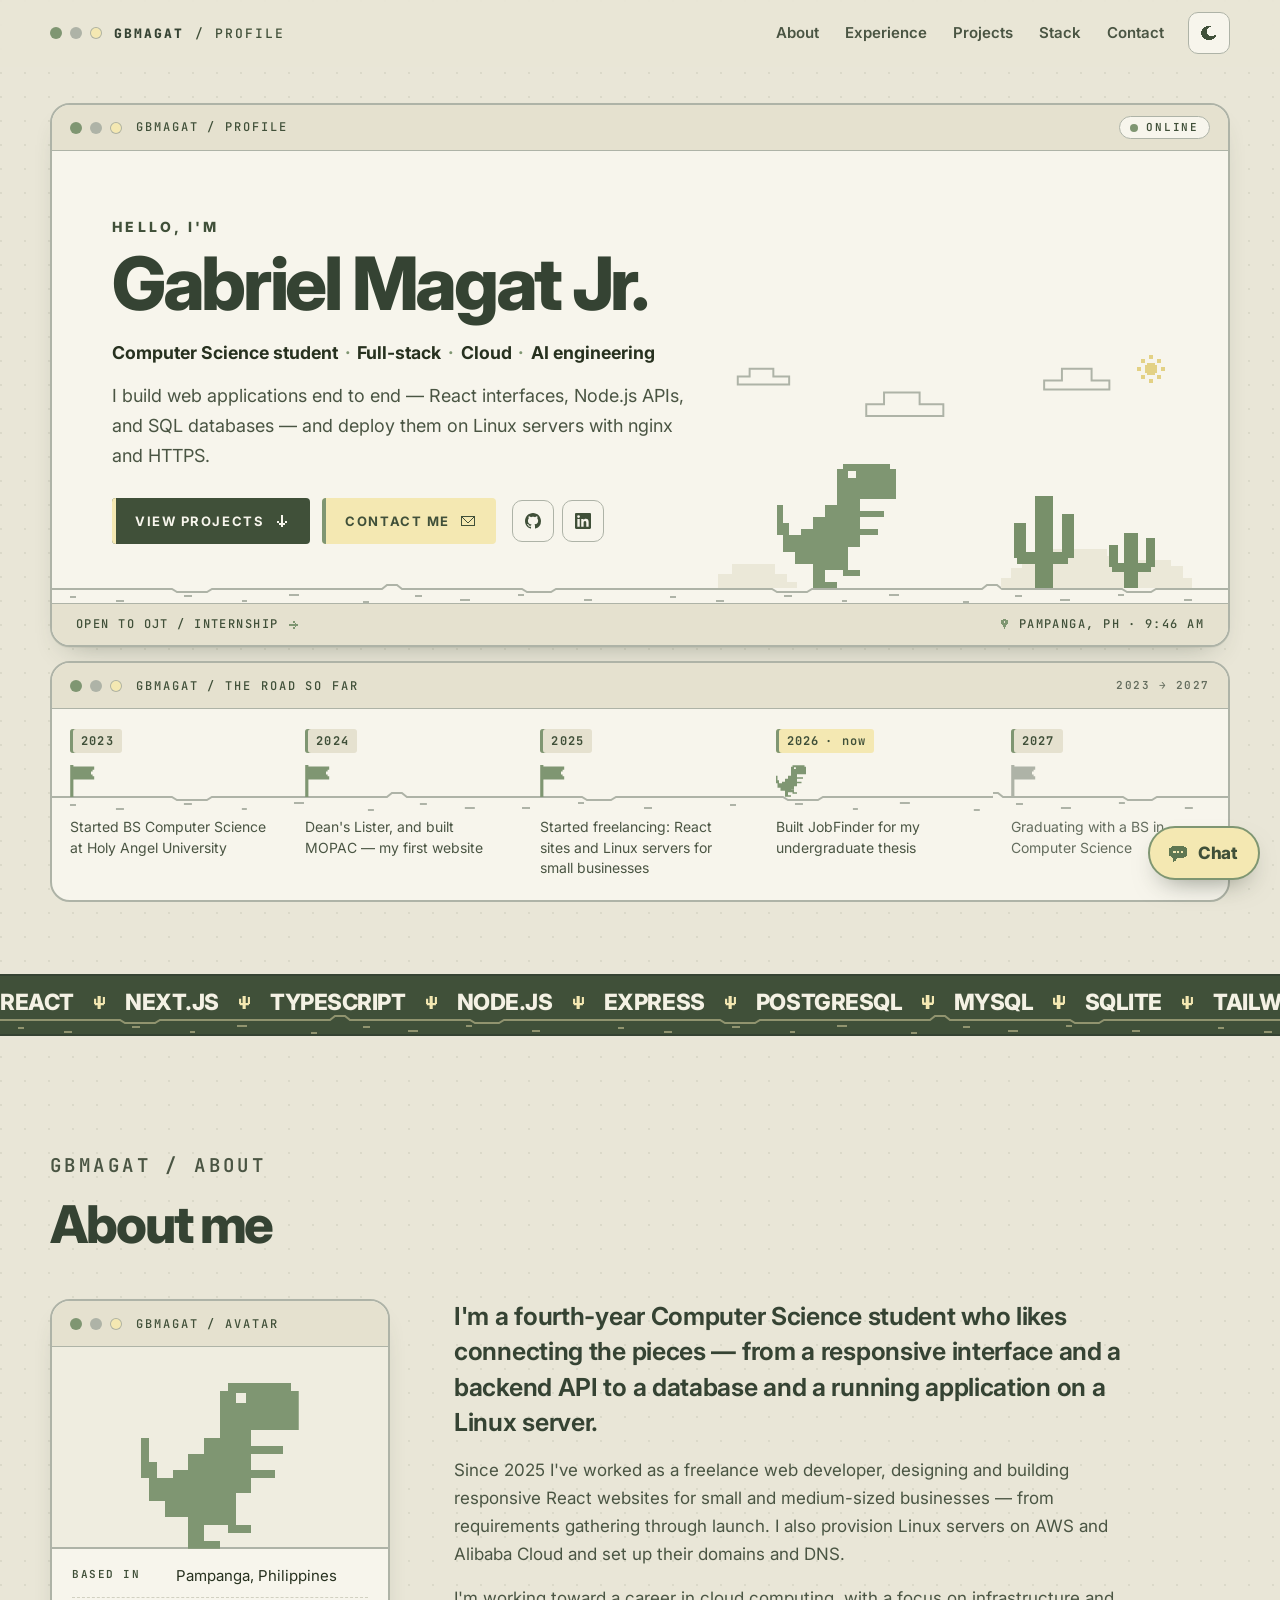
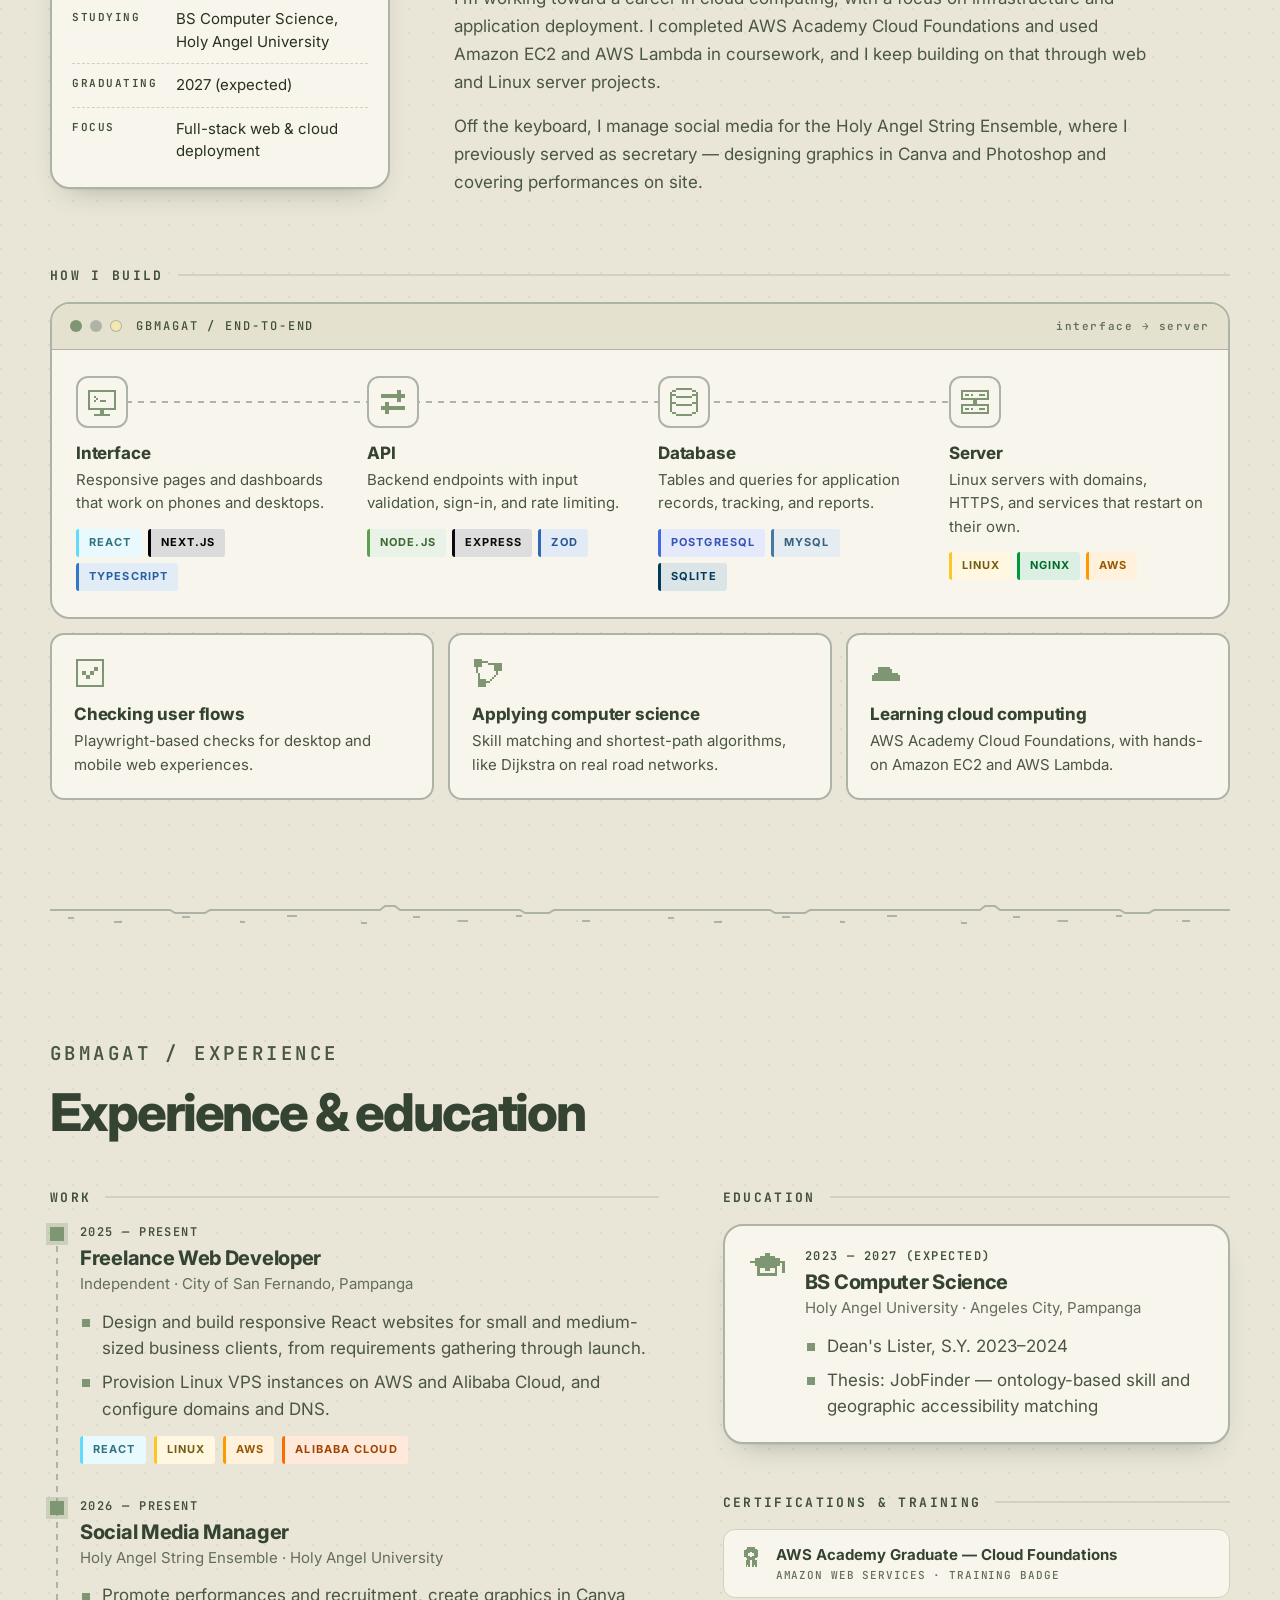
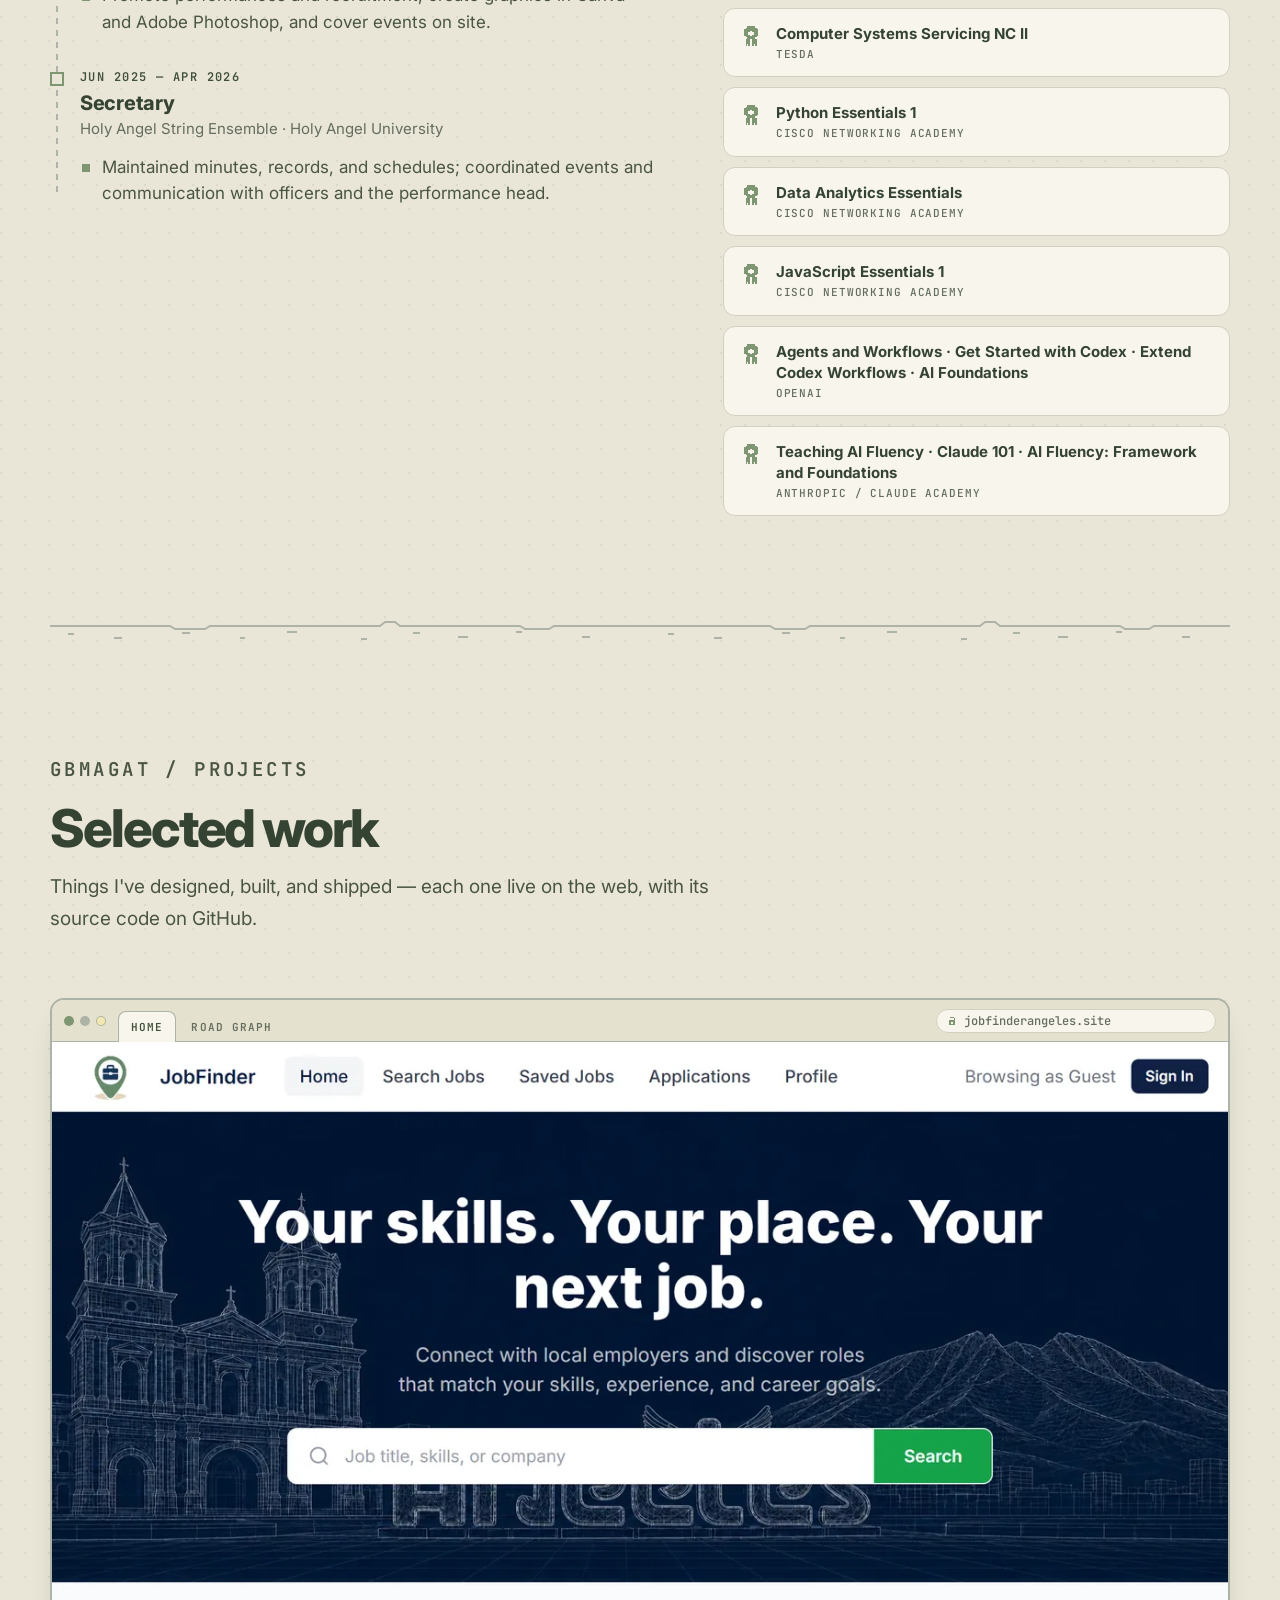
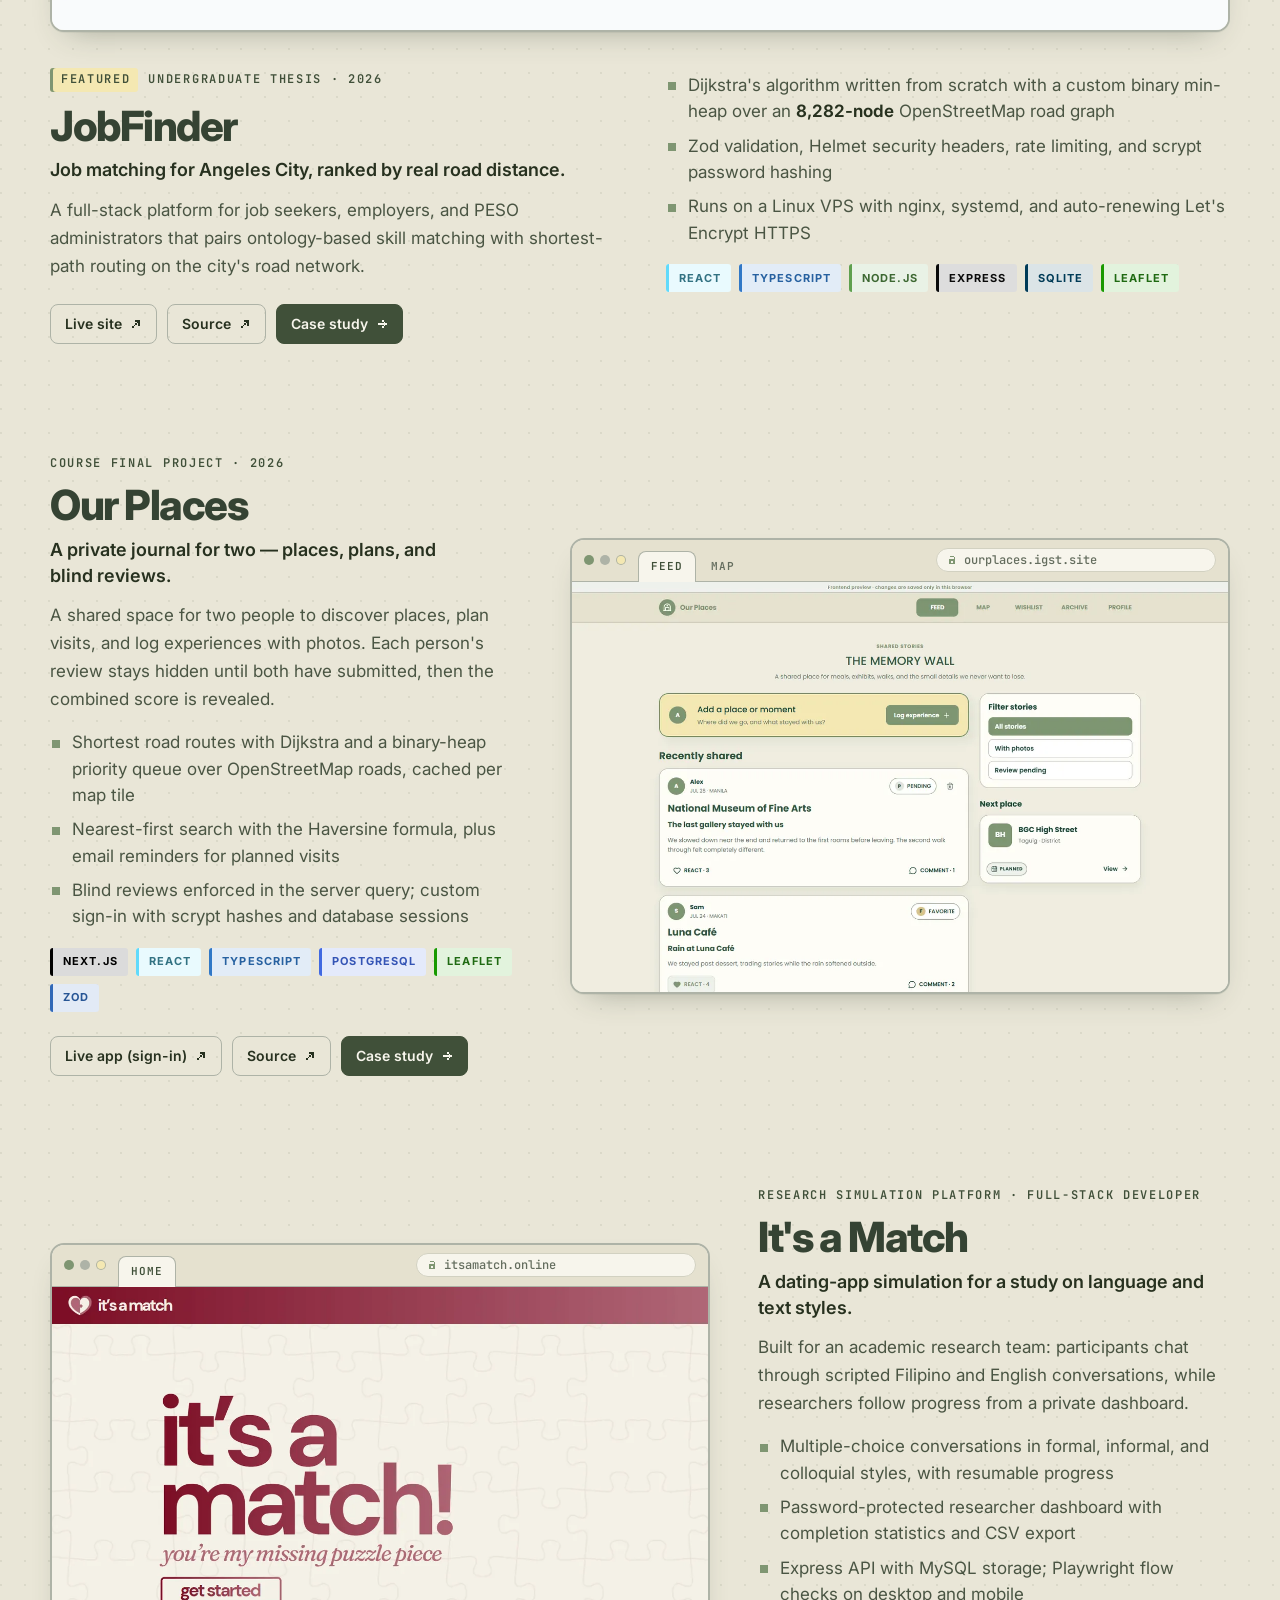
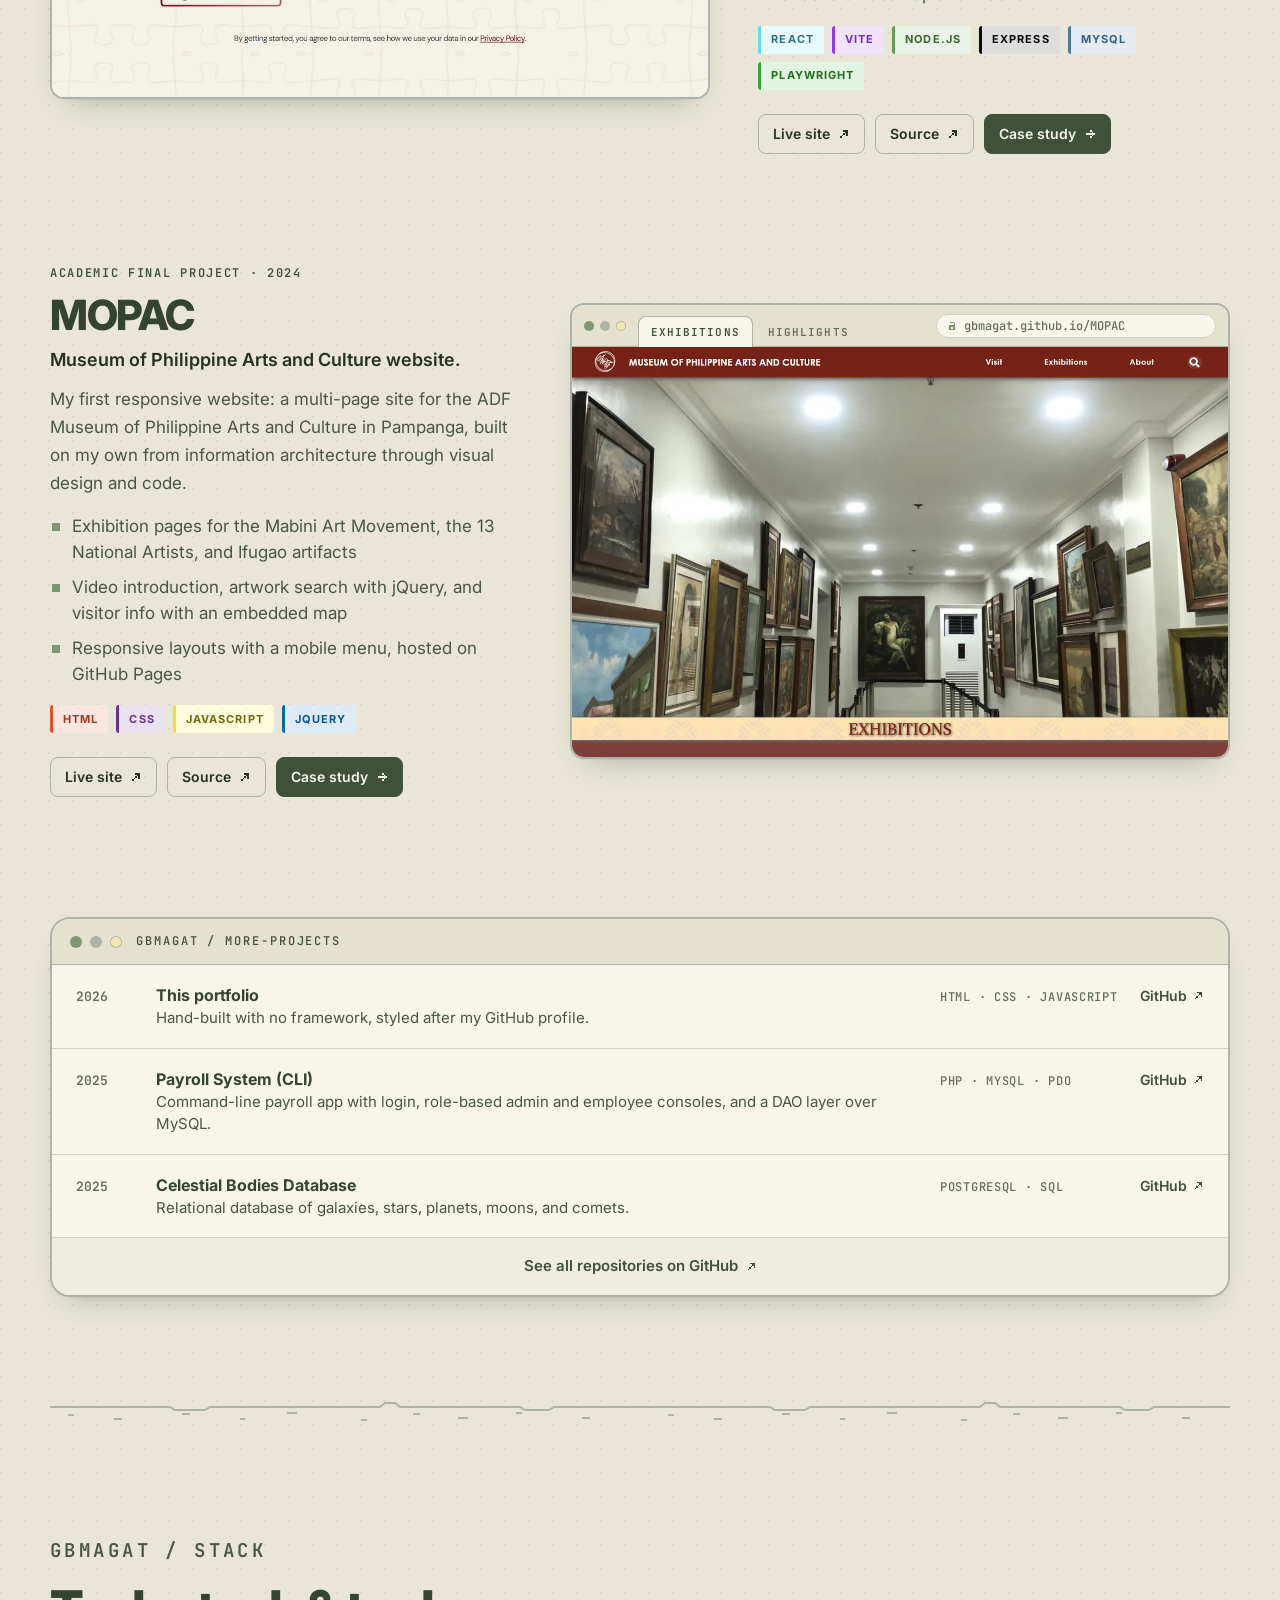
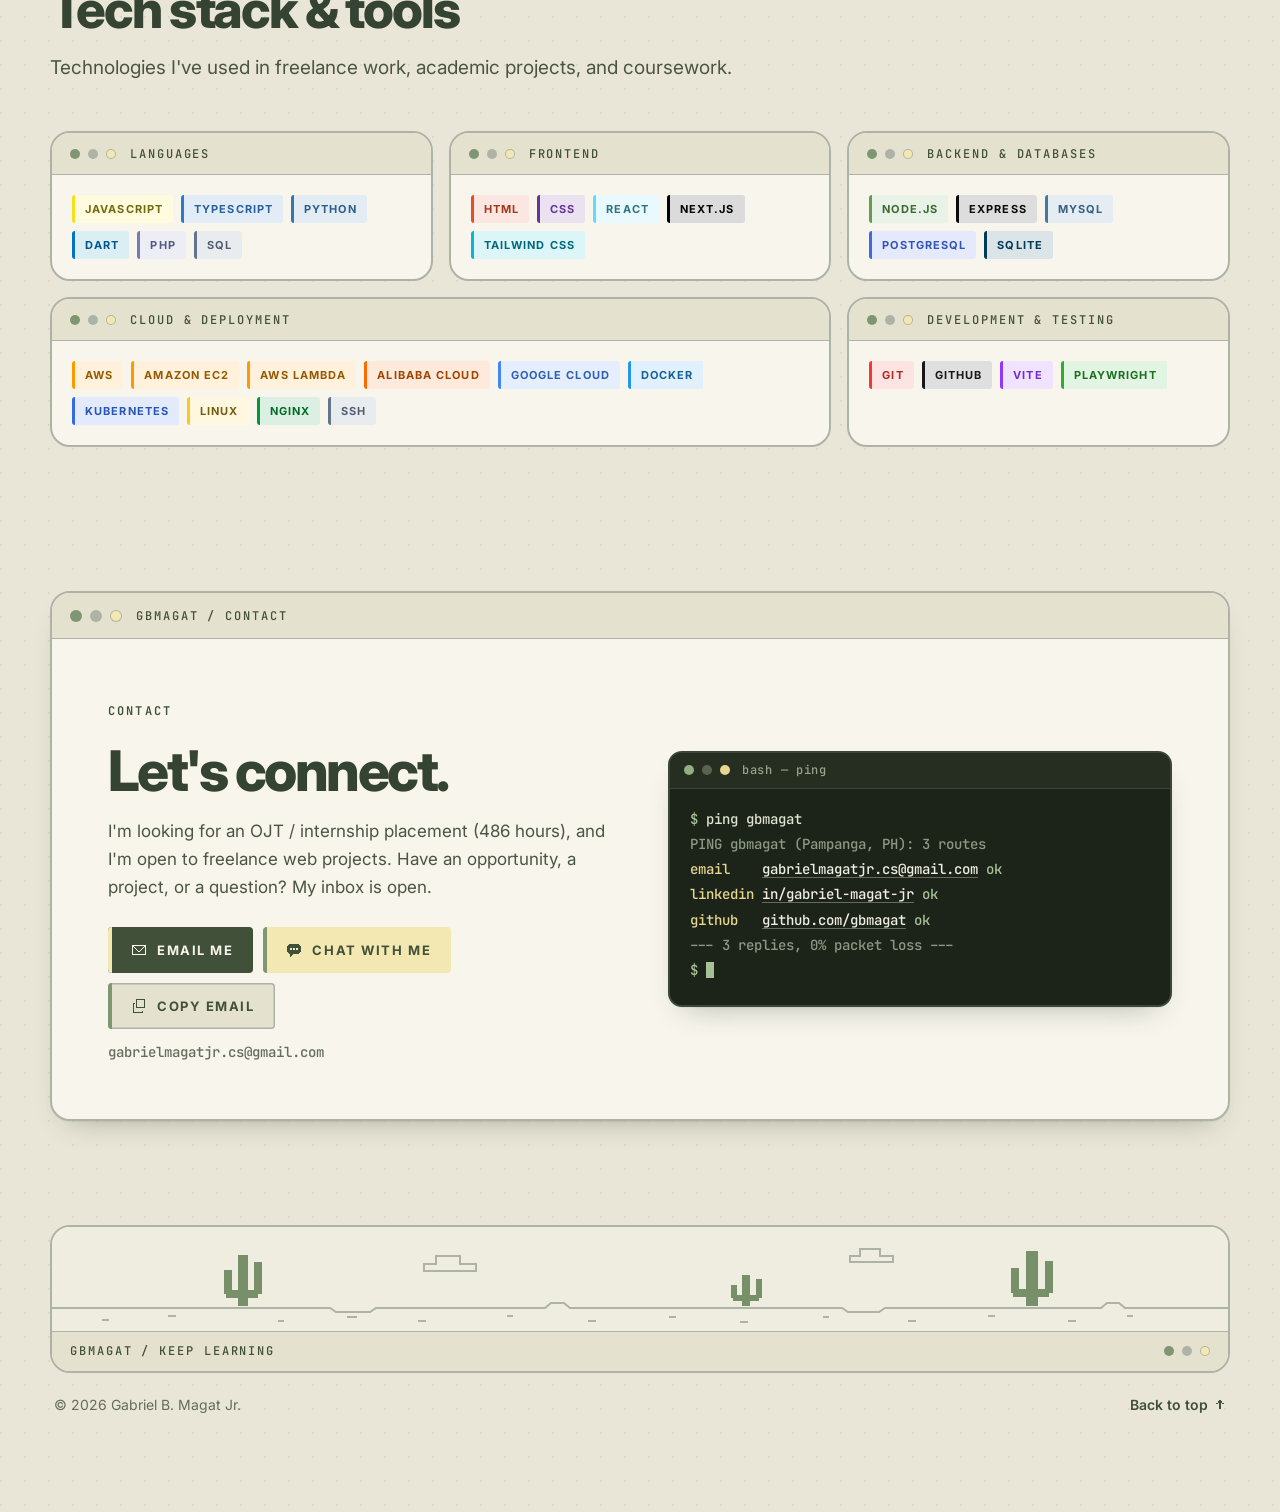
==== commit e6045f41: "Show JobFinder's home page in the project showcase The first tab is now Home, a capture of the live " ====
--- a/index.html
+++ b/index.html
@@ -513,13 +513,13 @@
               <div class="browser__bar">
                 <span class="dots" aria-hidden="true"><i></i><i></i><i></i></span>
                 <div class="browser__tabs" role="group" aria-label="JobFinder screenshots">
-                  <button class="browser__tab" type="button" aria-pressed="true">Jobs</button>
+                  <button class="browser__tab" type="button" aria-pressed="true">Home</button>
                   <button class="browser__tab" type="button" aria-pressed="false" data-src="assets/img/projects/jobfinder-roadgraph-1280.webp" data-srcset="assets/img/projects/jobfinder-roadgraph-640.webp 640w, assets/img/projects/jobfinder-roadgraph-1280.webp 1280w, assets/img/projects/jobfinder-roadgraph-1920.webp 1920w">Road graph</button>
                 </div>
                 <span class="browser__url" aria-hidden="true"><svg class="icon" aria-hidden="true"><use href="#i-lock"/></svg>jobfinderangeles.site</span>
               </div>
               <button class="browser__view" type="button" data-open="case-jobfinder" aria-label="Open the JobFinder case study">
-                <img class="browser__shot is-active" src="assets/img/projects/jobfinder-jobs-1280.webp" srcset="assets/img/projects/jobfinder-jobs-640.webp 640w, assets/img/projects/jobfinder-jobs-1280.webp 1280w, assets/img/projects/jobfinder-jobs-1920.webp 1920w" sizes="(min-width: 1260px) 1176px, calc(100vw - 36px)" width="1280" height="800" loading="lazy" decoding="async" alt="JobFinder's job list for Angeles City beside an OpenStreetMap map.">
+                <img class="browser__shot is-active" src="assets/img/projects/jobfinder-home-1280.webp" srcset="assets/img/projects/jobfinder-home-640.webp 640w, assets/img/projects/jobfinder-home-1280.webp 1280w, assets/img/projects/jobfinder-home-1920.webp 1920w" sizes="(min-width: 1260px) 1176px, calc(100vw - 36px)" width="1280" height="640" loading="lazy" decoding="async" alt="JobFinder's home page: the headline “Your skills. Your place. Your next job.” and a job search bar over line art of Angeles City.">
                 <span class="browser__cta" aria-hidden="true">Case study <svg class="icon" aria-hidden="true"><use href="#i-arrow-right"/></svg></span>
               </button>
             </div>
